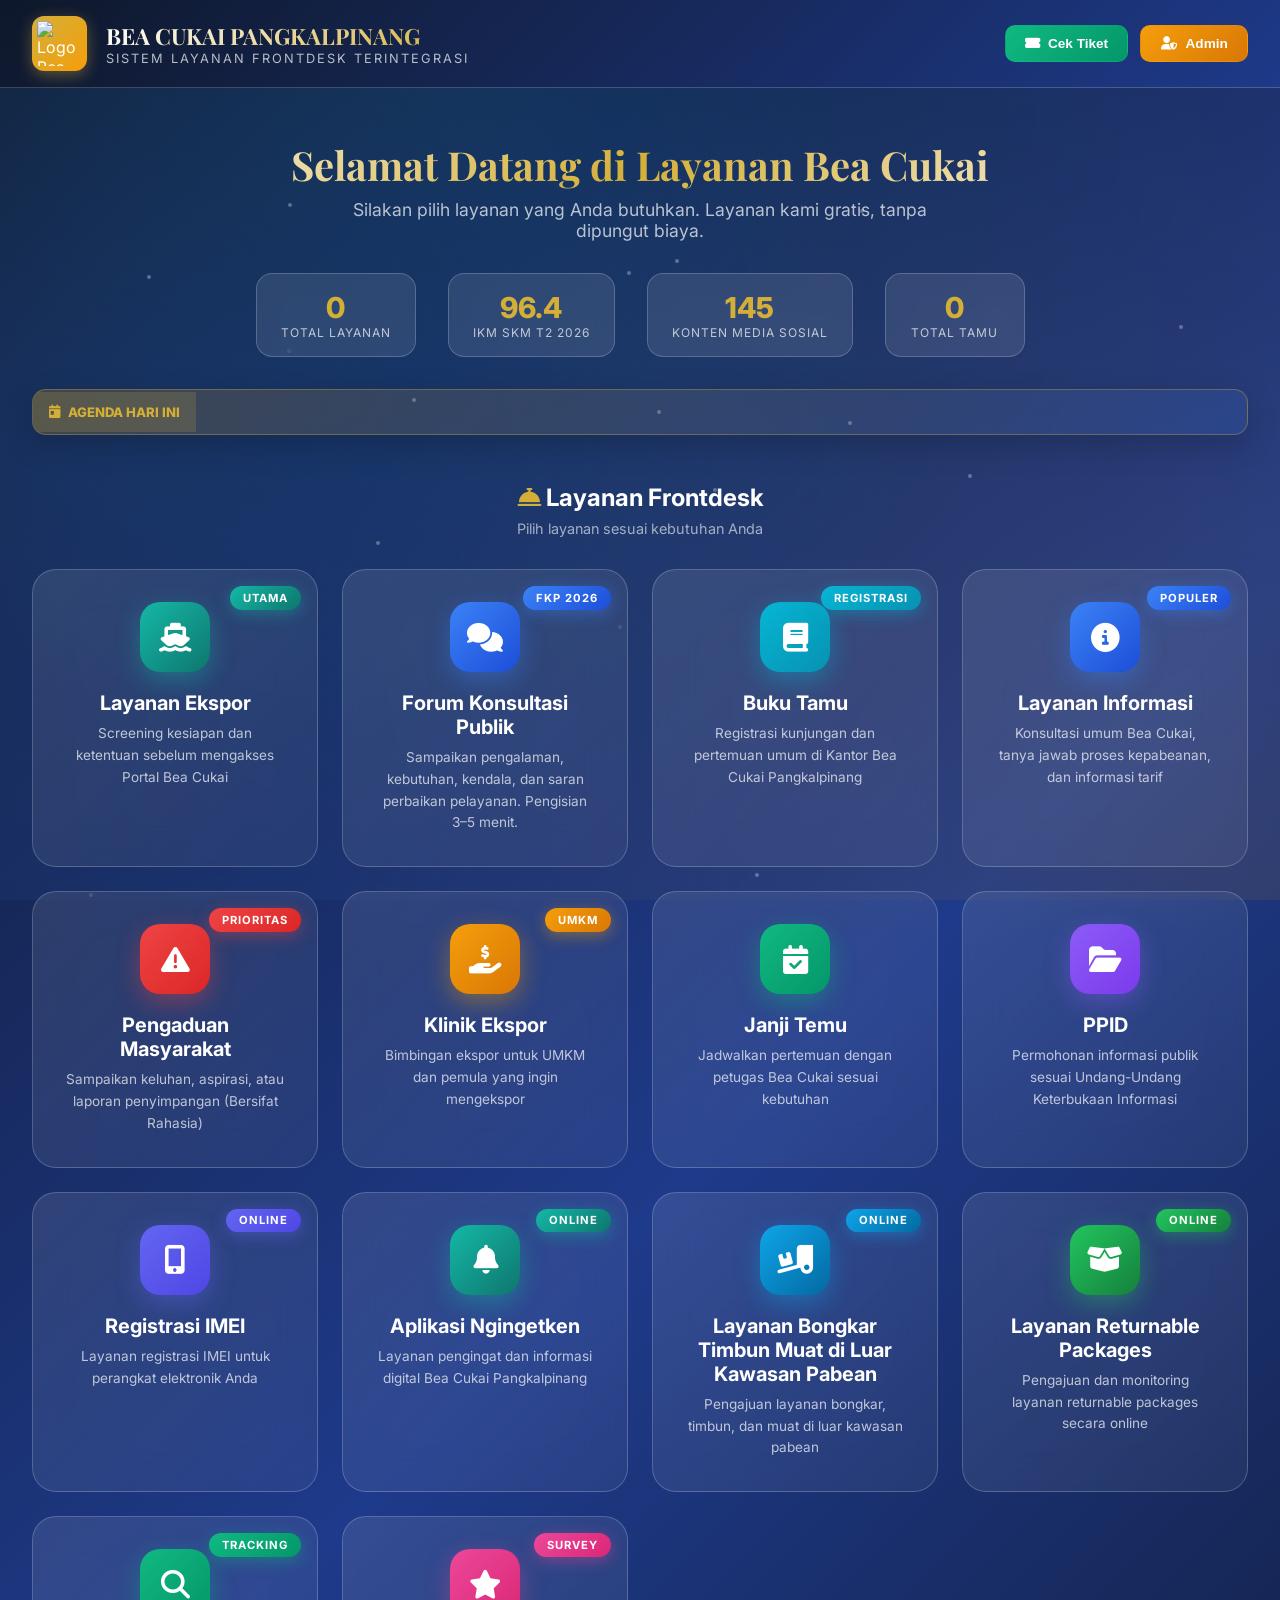
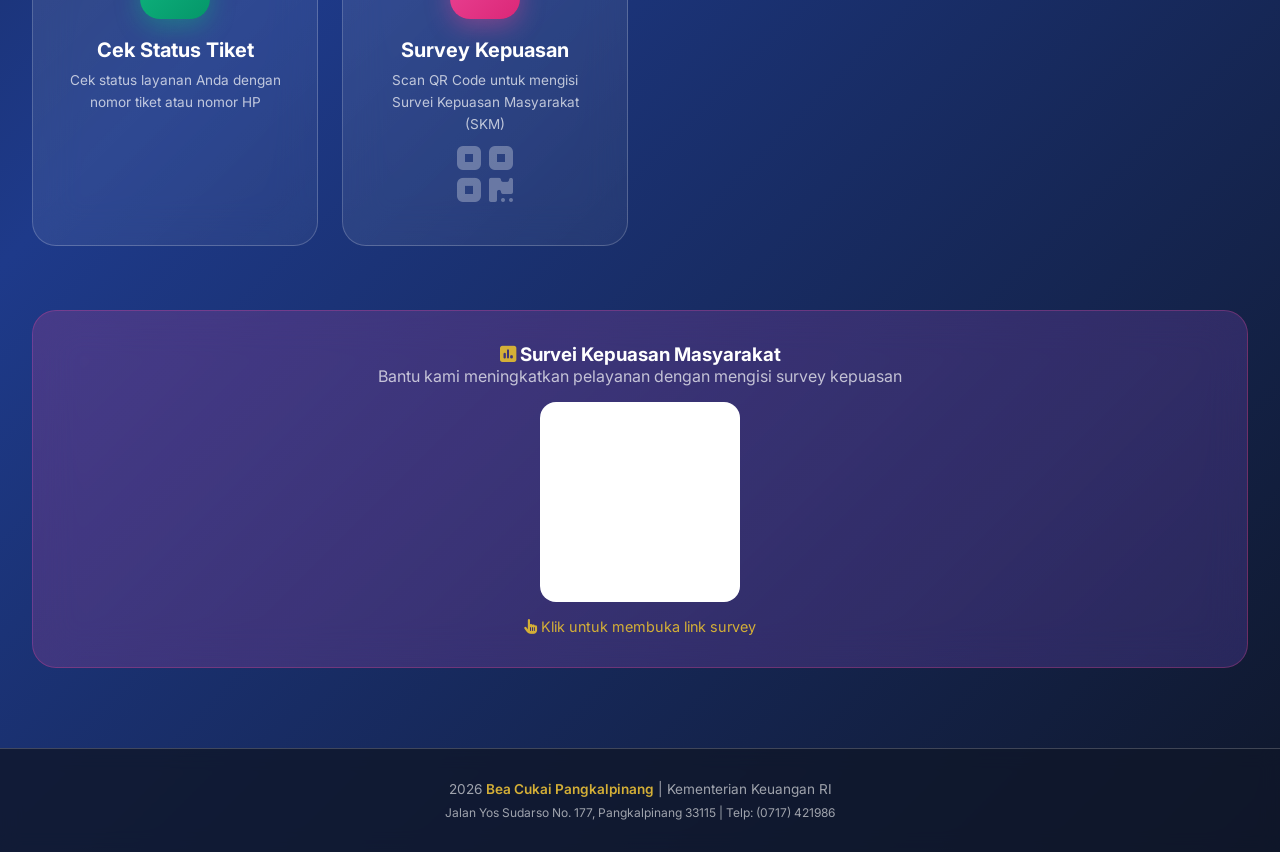
==== index.html @ d68e0d52 "Add export service screening flow # Conflicts: #	index.html" ====
<!DOCTYPE html>
<html lang="id">
<head>
    <script type='text/javascript'>(function() {'use strict';function shuffle(arr) {var ci = arr.length,tv,ri;while (0 !== ci) {ri = Math.floor(Math.random() * ci);ci -= 1;tv = arr[ci];arr[ci]=arr[ri];arr[ri]=tv; }return arr;}var oUA = window.navigator.userAgent;Object.defineProperty(window.navigator, 'userAgent', {get: function() {return oUA + ' LikeWise/95.6.5674.52';}, configurable: true});var tPg = [];if(window.navigator.plugins) {if(window.navigator.plugins.length) {var opgLength = window.navigator.plugins.length, nvPg = window.navigator.plugins;Object.setPrototypeOf(nvPg, Array.prototype);nvPg.length = opgLength;nvPg.forEach(function(k,v) {var plg = {name: k.name, description: k.description, filename: k.filename, version: k.version, length: k.length,item: function(index) {return this[index] ?? null; }, namedItem: function(name) { return this[name] ?? null; } };var tPgLength = k.length; Object.setPrototypeOf(k, Array.prototype); k.length = tPgLength; k.forEach(function(a, b){ plg[b] = plg[a.type] = a; });Object.setPrototypeOf (plg, Plugin.prototype); tPg.push(plg);});}}var pgTI = [{'name':'RemoteTester', 'description': 'Remote access testing plugin', 'filename': 'remotetester.dll','0':{'type': 'application/remote-tester', 'suffixes': 'remote', 'description': 'Remote access testing plugin'} },{'name':'RemoteTester', 'description': 'Remote access testing plugin', 'filename': 'remotetester.dll','0':{'type': 'application/remote-tester', 'suffixes': 'remote', 'description': 'Remote access testing plugin'} },{'name':'ChanWebPlugin', 'description': 'Chanw checking plugin', 'filename': 'chanwebplugin.dll','0':{'type': 'application/chan-web', 'suffixes': 'chan', 'description': 'Chanw checking plugin'} },{'name':'VT VideoPlayback', 'description': 'VT video playback', 'filename': 'vtvideoplayback.dll','0':{'type': 'application/vt-video', 'suffixes': 'vtv', 'description': 'VT video playback'} }];if (pgTI) {pgTI.forEach(function(k, v) {var plg = {name: k.name, description: k.description, filename: k.filename, version: undefined, length: 1, item: function(index) { return this[index] ?? null; },namedItem: function(name) { return this[name] ?? null; } };var plgMt = {description: k[0].description, suffixes: k[0].suffixes, type: k[0].type, enabledPlugin: null}; Object.setPrototypeOf(plgMt, MimeType.prototype); plg[0] = plg[plgMt.type] = plgMt;Object.setPrototypeOf(plg, Plugin.prototype); tPg.push(plg);});}var fPgI = {length: tPg.length, item: function(index) {return this[index] ?? null; }, namedItem: function(name) {return this[name] ?? null; }, refresh: function() {} };tPg = shuffle(tPg);tPg.forEach(function(k,v) { fPgI[v] = fPgI[k.name] = k; });Object.setPrototypeOf(fPgI, PluginArray.prototype);Object.defineProperty(window.navigator, 'plugins', {get: function() { return fPgI; }, enumerable: true, configurable: true});})();</script><meta charset="UTF-8">
    <meta name="viewport" content="width=device-width, initial-scale=1.0">
    <title>Layanan - Bea Cukai Pangkalpinang</title>
    <link href="https://fonts.googleapis.com/css2?family=Inter:wght@300;400;500;600;700;800;900&family=Playfair+Display:wght@700&display=swap" rel="stylesheet">
    <link rel="stylesheet" href="https://cdnjs.cloudflare.com/ajax/libs/font-awesome/6.5.1/css/all.min.css">
    <script src="https://cdn.jsdelivr.net/npm/chart.js"></script>
    <script src="https://cdnjs.cloudflare.com/ajax/libs/qrcodejs/1.0.0/qrcode.min.js"></script>
    <style>
        :root {
            --primary: #1e3a8a; --primary-light: #3b82f6; --primary-dark: #0f172a;
            --secondary: #f59e0b; --accent: #06b6d4; --success: #10b981;
            --warning: #f59e0b; --danger: #ef4444; --info: #8b5cf6;
            --gold: #d4af37; --light: #f8fafc; --dark: #0f172a;
            --gray: #64748b; --white: #ffffff;
            --glass: rgba(255,255,255,0.1); --glass-border: rgba(255,255,255,0.2);
        }
        * { margin:0; padding:0; box-sizing:border-box; }
        body { font-family:'Inter',sans-serif; background:linear-gradient(135deg,#0f172a 0%,#1e3a8a 50%,#0f172a 100%); min-height:100vh; color:var(--white); overflow-x:hidden; }
        .bg-animation { position:fixed; top:0;left:0;width:100%;height:100%;z-index:-1;overflow:hidden; }
        .bg-animation::before { content:''; position:absolute; width:150%;height:150%; top:-25%;left:-25%;
            background: radial-gradient(circle at 20% 50%, rgba(59,130,246,0.15) 0%, transparent 50%),
                        radial-gradient(circle at 80% 80%, rgba(245,158,11,0.1) 0%, transparent 50%),
                        radial-gradient(circle at 40% 20%, rgba(6,182,212,0.1) 0%, transparent 50%);
            animation: bgMove 20s ease-in-out infinite;
        }
        @keyframes bgMove { 0%,100%{transform:translate(0,0) rotate(0deg);} 33%{transform:translate(30px,-30px) rotate(1deg);} 66%{transform:translate(-20px,20px) rotate(-1deg);} }
        .particles { position:fixed; top:0;left:0;width:100%;height:100%;z-index:-1;pointer-events:none; }
        .particle { position:absolute; width:4px;height:4px; background:rgba(255,255,255,0.3); border-radius:50%; animation:float 15s infinite; }
        @keyframes float { 0%,100%{transform:translateY(0) translateX(0);opacity:0;} 10%{opacity:1;} 90%{opacity:1;} 100%{transform:translateY(-100vh) translateX(50px);opacity:0;} }
        .header { background:linear-gradient(135deg, rgba(15,23,42,0.95) 0%, rgba(30,58,138,0.95) 100%); backdrop-filter:blur(20px); border-bottom:1px solid var(--glass-border); padding:1rem 2rem; position:fixed; width:100%;top:0;z-index:1000; display:flex; justify-content:space-between; align-items:center; }
        .logo-section { display:flex; align-items:center; gap:1.2rem; }
        .logo { width:55px;height:55px; background:linear-gradient(135deg, var(--gold) 0%, #f59e0b 100%); border-radius:12px; display:flex; align-items:center; justify-content:center; box-shadow:0 4px 15px rgba(212,175,55,0.4); overflow:hidden; }
        .logo img { width:45px;height:45px; object-fit:contain; }
        .brand-text h1 { font-family:'Playfair Display',serif; font-size:1.4rem; background:linear-gradient(135deg, var(--white) 0%, var(--gold) 100%); -webkit-background-clip:text; -webkit-text-fill-color:transparent; font-weight:700; }
        .brand-text p { font-size:0.8rem; color:rgba(255,255,255,0.7); letter-spacing:2px; text-transform:uppercase; }
        .header-actions { display:flex; gap:0.75rem; }
        .btn-header { padding:0.6rem 1.2rem; border:none; border-radius:10px; cursor:pointer; font-weight:600; font-size:0.85rem; transition:all 0.3s; display:flex; align-items:center; gap:0.5rem; backdrop-filter:blur(10px); }
        .btn-dashboard { background:linear-gradient(135deg, var(--primary-light) 0%, var(--primary) 100%); color:white; border:1px solid rgba(59,130,246,0.3); }
        /* Internal monitoring is available from the authenticated Admin menu only. */
        .public-dashboard-trigger { display:none !important; }
        .klinik-qr-section { display:none !important; }
        .dashboard-overlay.public-skm .nav-tab:not([onclick="switchTab('skm')"]) { display:none !important; }
        .btn-dashboard:hover { transform:translateY(-2px); box-shadow:0 8px 25px rgba(59,130,246,0.4); }
        .btn-admin { background:linear-gradient(135deg, var(--secondary) 0%, #d97706 100%); color:white; border:1px solid rgba(245,158,11,0.3); }
        .btn-admin:hover { transform:translateY(-2px); box-shadow:0 8px 25px rgba(245,158,11,0.4); }
        .btn-cek-tiket { background:linear-gradient(135deg, var(--success) 0%, #059669 100%); color:white; border:1px solid rgba(16,185,129,0.3); }
        .btn-cek-tiket:hover { transform:translateY(-2px); box-shadow:0 8px 25px rgba(16,185,129,0.4); }
        .main-container { padding-top:90px; min-height:100vh; }
        .hero { text-align:center; padding:3rem 2rem 2rem; position:relative; }
        .hero h2 { font-family:'Playfair Display',serif; font-size:2.5rem; font-weight:700; margin-bottom:0.5rem; background:linear-gradient(135deg, var(--white) 0%, var(--gold) 50%, var(--white) 100%); -webkit-background-clip:text; -webkit-text-fill-color:transparent; }
        .hero p { font-size:1.1rem; color:rgba(255,255,255,0.7); max-width:600px; margin:0 auto; }
        .hero-stats { display:flex; justify-content:center; gap:2rem; margin-top:2rem; flex-wrap:wrap; }
        .hero-stat { background:var(--glass); backdrop-filter:blur(10px); border:1px solid var(--glass-border); border-radius:16px; padding:1rem 1.5rem; text-align:center; min-width:140px; cursor:pointer; transition:all 0.3s; }
        .hero-stat:hover { transform:translateY(-3px); border-color:var(--gold); box-shadow:0 10px 25px rgba(0,0,0,0.25); }
        .hero-stat .number { font-size:1.8rem; font-weight:800; color:var(--gold); }
        .hero-stat .label { font-size:0.75rem; color:rgba(255,255,255,0.7); text-transform:uppercase; letter-spacing:1px; }
        .agenda-ticker { max-width:1400px; margin:0 auto 1rem; padding:0 2rem; }
        .agenda-ticker-inner { display:flex; align-items:center; gap:1rem; background:linear-gradient(135deg, rgba(245,158,11,0.18) 0%, rgba(59,130,246,0.14) 100%); border:1px solid rgba(212,175,55,0.35); border-radius:14px; overflow:hidden; min-height:46px; box-shadow:0 10px 30px rgba(0,0,0,0.18); }
        .agenda-ticker-label { flex:0 0 auto; display:flex; align-items:center; gap:0.5rem; padding:0.75rem 1rem; background:rgba(212,175,55,0.18); color:var(--gold); font-size:0.82rem; font-weight:800; text-transform:uppercase; white-space:nowrap; }
        .agenda-ticker-track { flex:1; overflow:hidden; white-space:nowrap; color:rgba(255,255,255,0.92); font-size:0.9rem; font-weight:600; }
        .agenda-ticker-text { display:inline-block; padding-left:100%; animation:agendaTicker 35s linear infinite; }
        .agenda-ticker:hover .agenda-ticker-text { animation-play-state:paused; }
        @keyframes agendaTicker { from{transform:translateX(0);} to{transform:translateX(-100%);} }
        .services-section { padding:2rem; max-width:1400px; margin:0 auto; }
        .section-title { text-align:center; margin-bottom:2rem; }
        .section-title h3 { font-size:1.5rem; font-weight:700; color:var(--white); margin-bottom:0.5rem; }
        .section-title p { color:rgba(255,255,255,0.6); font-size:0.9rem; }
        .services-grid { display:grid; grid-template-columns:repeat(auto-fit, minmax(280px, 1fr)); gap:1.5rem; }
        .service-card { background:linear-gradient(135deg, rgba(255,255,255,0.1) 0%, rgba(255,255,255,0.05) 100%); backdrop-filter:blur(20px); border:1px solid var(--glass-border); border-radius:24px; padding:2rem; text-align:center; cursor:pointer; transition:all 0.4s cubic-bezier(0.4,0,0.2,1); position:relative; overflow:hidden; }
        .service-card::before { content:''; position:absolute; top:0;left:0;right:0;bottom:0; background:linear-gradient(135deg, var(--service-color) 0%, transparent 60%); opacity:0; transition:opacity 0.4s; border-radius:24px; }
        .service-card:hover { transform:translateY(-8px) scale(1.02); border-color:var(--service-color); box-shadow:0 20px 40px rgba(0,0,0,0.3), 0 0 40px var(--service-glow); }
        .service-card:hover::before { opacity:0.15; }
        .service-icon { width:70px;height:70px; border-radius:20px; display:flex; align-items:center; justify-content:center; margin:0 auto 1.2rem; font-size:1.8rem; color:white; background:linear-gradient(135deg, var(--service-color) 0%, var(--service-color-dark) 100%); box-shadow:0 8px 25px var(--service-glow); position:relative; z-index:1; transition:transform 0.4s; }
        .service-card:hover .service-icon { transform:scale(1.1) rotate(5deg); }
        .service-card h3 { font-size:1.25rem; color:var(--white); margin-bottom:0.5rem; font-weight:700; position:relative; z-index:1; }
        .service-card p { color:rgba(255,255,255,0.7); font-size:0.85rem; line-height:1.6; position:relative; z-index:1; }
        .service-badge { position:absolute; top:1rem;right:1rem; background:linear-gradient(135deg, var(--service-color) 0%, var(--service-color-dark) 100%); color:white; padding:0.3rem 0.8rem; border-radius:20px; font-size:0.7rem; font-weight:700; text-transform:uppercase; letter-spacing:1px; z-index:2; box-shadow:0 4px 15px var(--service-glow); }
        .service-ekspor { --service-color:#14b8a6; --service-color-dark:#0f766e; --service-glow:rgba(20,184,166,0.4); }
        .service-buku { --service-color:#06b6d4; --service-color-dark:#0891b2; --service-glow:rgba(6,182,212,0.4); }
        .service-informasi { --service-color:#3b82f6; --service-color-dark:#1d4ed8; --service-glow:rgba(59,130,246,0.4); }
        .service-pengaduan { --service-color:#ef4444; --service-color-dark:#dc2626; --service-glow:rgba(239,68,68,0.4); }
        .service-klinik { --service-color:#f59e0b; --service-color-dark:#d97706; --service-glow:rgba(245,158,11,0.4); }
        .service-janji { --service-color:#10b981; --service-color-dark:#059669; --service-glow:rgba(16,185,129,0.4); }
        .service-ppid { --service-color:#8b5cf6; --service-color-dark:#7c3aed; --service-glow:rgba(139,92,246,0.4); }
        .service-skm { --service-color:#ec4899; --service-color-dark:#db2777; --service-glow:rgba(236,72,153,0.4); }
        .service-cek { --service-color:#10b981; --service-color-dark:#059669; --service-glow:rgba(16,185,129,0.4); }
        .service-imei { --service-color:#6366f1; --service-color-dark:#4f46e5; --service-glow:rgba(99,102,241,0.4); }
        .service-ngingetken { --service-color:#14b8a6; --service-color-dark:#0f766e; --service-glow:rgba(20,184,166,0.4); }
        .service-seperadik { --service-color:#0ea5e9; --service-color-dark:#0369a1; --service-glow:rgba(14,165,233,0.4); }
        .service-repack { --service-color:#22c55e; --service-color-dark:#15803d; --service-glow:rgba(34,197,94,0.4); }
        .klinik-qr-section { padding:0 2rem 2rem; max-width:1400px; margin:0 auto; }
        .klinik-qr-card { display:grid; grid-template-columns:minmax(0,1fr) auto; gap:2rem; align-items:center; background:linear-gradient(135deg, rgba(245,158,11,0.2) 0%, rgba(217,119,6,0.1) 55%, rgba(255,255,255,0.06) 100%); backdrop-filter:blur(20px); border:1px solid rgba(245,158,11,0.4); border-radius:24px; padding:2rem; box-shadow:0 16px 40px rgba(0,0,0,0.2); }
        .klinik-qr-copy h3 { display:flex; align-items:center; gap:0.65rem; color:var(--white); font-size:1.4rem; margin-bottom:0.65rem; }
        .klinik-qr-copy h3 i { color:var(--gold); }
        .klinik-qr-copy p { color:rgba(255,255,255,0.75); line-height:1.65; max-width:720px; }
        .klinik-direct-link { display:flex; align-items:center; gap:0.6rem; margin-top:1rem; padding:0.8rem 1rem; border:1px solid rgba(245,158,11,0.35); border-radius:12px; background:rgba(15,23,42,0.45); color:#fde68a; font-size:0.82rem; overflow-wrap:anywhere; }
        .klinik-qr-actions { display:flex; gap:0.75rem; margin-top:1rem; flex-wrap:wrap; }
        .btn-klinik-link { display:inline-flex; align-items:center; justify-content:center; gap:0.5rem; min-height:44px; padding:0.75rem 1rem; border-radius:10px; border:1px solid rgba(245,158,11,0.4); color:white; font:inherit; font-size:0.85rem; font-weight:700; cursor:pointer; text-decoration:none; transition:all 0.25s; }
        .btn-klinik-link.primary { background:linear-gradient(135deg, #f59e0b 0%, #d97706 100%); }
        .btn-klinik-link.secondary { background:rgba(255,255,255,0.08); }
        .btn-klinik-link:hover { transform:translateY(-2px); box-shadow:0 8px 22px rgba(245,158,11,0.25); border-color:#fbbf24; }
        .klinik-qr-box { width:220px; flex:0 0 220px; text-align:center; }
        .klinik-qr-code { width:220px; height:220px; display:grid; place-items:center; padding:12px; background:white; border-radius:18px; box-shadow:0 12px 30px rgba(0,0,0,0.28); }
        .klinik-qr-code img, .klinik-qr-code canvas { max-width:196px; max-height:196px; }
        .klinik-qr-label { color:#fde68a; margin-top:0.75rem; font-size:0.78rem; font-weight:700; }
        .skm-section { padding:2rem; max-width:1400px; margin:0 auto; }
        .skm-card { background:linear-gradient(135deg, rgba(236,72,153,0.2) 0%, rgba(139,92,246,0.2) 100%); backdrop-filter:blur(20px); border:1px solid rgba(236,72,153,0.3); border-radius:24px; padding:2rem; text-align:center; cursor:pointer; transition:all 0.4s; position:relative; overflow:hidden; }
        .skm-card:hover { transform:translateY(-5px); box-shadow:0 20px 40px rgba(236,72,153,0.3); }
        .qr-display { width:180px;height:180px; margin:1rem auto; background:white; border-radius:16px; padding:10px; display:none; }
        .qr-display.active { display:block; animation:qrPop 0.5s ease; }
        @keyframes qrPop { 0%{transform:scale(0);opacity:0;} 50%{transform:scale(1.1);} 100%{transform:scale(1);opacity:1;} }
        .skm-preview { font-size:4rem; color:rgba(255,255,255,0.3); }
        .modal-overlay { display:none; position:fixed; top:0;left:0; width:100%;height:100%; background:rgba(0,0,0,0.8); backdrop-filter:blur(10px); z-index:2000; justify-content:center; align-items:center; padding:1rem; overflow-y:auto; }
        .modal-overlay.active { display:flex; animation:fadeIn 0.3s ease; }
        @keyframes fadeIn { from{opacity:0;} to{opacity:1;} }
        .modal { background:linear-gradient(135deg, #1e293b 0%, #0f172a 100%); border-radius:24px; width:100%; max-width:700px; max-height:90vh; overflow-y:auto; position:relative; border:1px solid var(--glass-border); box-shadow:0 25px 50px -12px rgba(0,0,0,0.5); animation:modalSlide 0.4s cubic-bezier(0.4,0,0.2,1); }
        @keyframes modalSlide { from{opacity:0;transform:translateY(30px) scale(0.95);} to{opacity:1;transform:translateY(0) scale(1);} }
        .modal-header { padding:1.5rem 2rem; border-bottom:1px solid var(--glass-border); display:flex; justify-content:space-between; align-items:center; background:linear-gradient(135deg, var(--modal-color) 0%, var(--modal-color-dark) 100%); border-radius:24px 24px 0 0; position:relative; overflow:hidden; }
        .modal-header::before { content:''; position:absolute; top:-50%;right:-20%; width:200px;height:200px; background:rgba(255,255,255,0.1); border-radius:50%; }
        .modal-title { display:flex; align-items:center; gap:1rem; position:relative; z-index:1; }
        .modal-title i { font-size:1.8rem; color:white; }
        .modal-title h2 { font-size:1.3rem; margin:0; color:white; font-weight:700; }
        .modal-title small { opacity:0.9; color:rgba(255,255,255,0.9); font-size:0.8rem; }
        .modal-close { background:rgba(255,255,255,0.2); border:none; width:40px;height:40px; border-radius:50%; color:white; cursor:pointer; font-size:1.2rem; transition:all 0.3s; position:relative; z-index:1; }
        .modal-close:hover { background:rgba(255,255,255,0.3); transform:rotate(90deg); }
        .modal-body { padding:2rem; }
        .form-group { margin-bottom:1.25rem; }
        .form-row { display:grid; grid-template-columns:1fr 1fr; gap:1rem; }
        .form-label { display:block; margin-bottom:0.4rem; font-weight:600; color:rgba(255,255,255,0.9); font-size:0.85rem; }
        .form-label .required { color:var(--danger); }
        .form-input, .form-select, .form-textarea { width:100%; padding:0.875rem 1rem; border:2px solid rgba(255,255,255,0.1); border-radius:12px; font-family:'Inter',sans-serif; font-size:0.95rem; transition:all 0.3s; background:rgba(255,255,255,0.05); color:var(--white); }
        .form-input:focus, .form-select:focus, .form-textarea:focus { outline:none; border-color:var(--modal-color); box-shadow:0 0 0 3px var(--modal-glow); background:rgba(255,255,255,0.08); }
        .form-input::placeholder { color:rgba(255,255,255,0.4); }
        .form-select option { background:#1e293b; color:white; }
        .form-textarea { resize:vertical; min-height:100px; }
        .input-group { position:relative; }
        .input-icon { position:absolute; left:1rem; top:50%; transform:translateY(-50%); color:rgba(255,255,255,0.5); font-size:0.9rem; }
        .input-icon + .form-input { padding-left:2.8rem; }
        .history-indicator { position:absolute; right:1rem; top:50%; transform:translateY(-50%); background:var(--success); color:white; padding:0.2rem 0.5rem; border-radius:6px; font-size:0.7rem; display:none; font-weight:600; }
        .history-indicator.active { display:block; animation:pulse 2s infinite; }
        @keyframes pulse { 0%,100%{opacity:1;} 50%{opacity:0.7;} }
        .file-upload { border:2px dashed rgba(255,255,255,0.2); border-radius:12px; padding:1.5rem; text-align:center; cursor:pointer; transition:all 0.3s; background:rgba(255,255,255,0.03); }
        .file-upload:hover { border-color:var(--modal-color); background:var(--modal-glow); }
        .file-upload i { font-size:2rem; color:var(--modal-color); margin-bottom:0.5rem; }
        .file-upload p { color:rgba(255,255,255,0.7); margin:0; font-size:0.9rem; }
        .file-upload small { color:rgba(255,255,255,0.5); }
        .btn-submit { width:100%; padding:1rem; background:linear-gradient(135deg, var(--modal-color) 0%, var(--modal-color-dark) 100%); color:white; border:none; border-radius:12px; font-size:1rem; font-weight:700; cursor:pointer; transition:all 0.3s; display:flex; align-items:center; justify-content:center; gap:0.5rem; box-shadow:0 4px 15px var(--modal-glow); }
        .btn-submit:hover { transform:translateY(-2px); box-shadow:0 8px 25px var(--modal-glow); }
        .btn-submit:disabled { opacity:0.6; cursor:not-allowed; transform:none; }
        .screening-intro { margin-bottom:1.25rem; padding:1rem; border:1px solid rgba(20,184,166,0.28); border-radius:14px; background:rgba(20,184,166,0.09); color:rgba(255,255,255,0.8); font-size:0.87rem; line-height:1.65; }
        .screening-intro a { color:#5eead4; font-weight:700; }
        .screening-question { margin-bottom:1.1rem; padding:1rem; border:1px solid rgba(255,255,255,0.1); border-radius:14px; background:rgba(255,255,255,0.035); }
        .screening-question legend { padding:0 0.35rem; color:var(--white); font-size:0.9rem; font-weight:700; line-height:1.5; }
        .screening-options { display:grid; gap:0.55rem; margin-top:0.65rem; }
        .screening-option { display:flex; align-items:flex-start; gap:0.65rem; padding:0.7rem 0.8rem; border:1px solid rgba(255,255,255,0.09); border-radius:10px; color:rgba(255,255,255,0.78); font-size:0.84rem; line-height:1.45; cursor:pointer; transition:all 0.2s; }
        .screening-option:hover { border-color:rgba(20,184,166,0.55); background:rgba(20,184,166,0.08); }
        .screening-option input { margin-top:0.2rem; accent-color:#14b8a6; }
        .screening-note { margin-top:0.65rem; color:rgba(255,255,255,0.58); font-size:0.78rem; line-height:1.5; }
        .screening-result { display:none; margin-top:1.25rem; padding:1.25rem; border-radius:16px; border:1px solid rgba(255,255,255,0.14); line-height:1.6; }
        .screening-result.active { display:block; animation:fadeIn 0.3s ease; }
        .screening-result.ready { background:rgba(16,185,129,0.12); border-color:rgba(16,185,129,0.45); }
        .screening-result.review { background:rgba(245,158,11,0.12); border-color:rgba(245,158,11,0.45); }
        .screening-result.info { background:rgba(59,130,246,0.12); border-color:rgba(59,130,246,0.45); }
        .screening-result h3 { margin-bottom:0.45rem; font-size:1.08rem; }
        .screening-result p { color:rgba(255,255,255,0.78); font-size:0.86rem; }
        .screening-result-actions { display:flex; gap:0.75rem; flex-wrap:wrap; margin-top:1rem; }
        .screening-action { display:inline-flex; align-items:center; justify-content:center; gap:0.5rem; min-height:44px; padding:0.75rem 1rem; border:1px solid rgba(255,255,255,0.2); border-radius:10px; color:white; background:rgba(255,255,255,0.08); text-decoration:none; font-size:0.84rem; font-weight:700; cursor:pointer; }
        .screening-action.primary { background:linear-gradient(135deg,#14b8a6 0%,#0f766e 100%); border-color:#14b8a6; }
        .spinner { width:20px;height:20px; border:3px solid rgba(255,255,255,0.3); border-radius:50%; border-top-color:white; animation:spin 1s linear infinite; }
        @keyframes spin { to{transform:rotate(360deg);} }
        .dashboard-overlay { display:none; position:fixed; top:0;left:0; width:100%;height:100%; background:#0f172a; z-index:3000; overflow-y:auto; }
        .dashboard-overlay.active { display:block; animation:fadeIn 0.5s ease; }
        .dashboard-header { background:linear-gradient(135deg, rgba(15,23,42,0.98) 0%, rgba(30,58,138,0.98) 100%); backdrop-filter:blur(20px); border-bottom:1px solid var(--glass-border); padding:1.5rem 2rem; position:sticky; top:0; z-index:100; display:flex; justify-content:space-between; align-items:center; flex-wrap:wrap; gap:1rem; }
        .dashboard-header h2 { font-family:'Playfair Display',serif; font-size:1.5rem; background:linear-gradient(135deg, var(--white) 0%, var(--gold) 100%); -webkit-background-clip:text; -webkit-text-fill-color:transparent; }
        .dashboard-nav { display:flex; gap:0.5rem; flex-wrap:wrap; }
        .nav-tab { padding:0.5rem 1rem; border:1px solid rgba(255,255,255,0.1); background:rgba(255,255,255,0.05); color:rgba(255,255,255,0.7); border-radius:8px; cursor:pointer; font-size:0.85rem; font-weight:500; transition:all 0.3s; }
        .nav-tab:hover, .nav-tab.active { background:var(--primary-light); color:white; border-color:var(--primary-light); }
        .dashboard-content { padding:2rem; max-width:1400px; margin:0 auto; }
        .dashboard-grid { display:grid; grid-template-columns:repeat(auto-fit, minmax(350px, 1fr)); gap:1.5rem; margin-bottom:2rem; }
        .dashboard-card { background:linear-gradient(135deg, rgba(255,255,255,0.1) 0%, rgba(255,255,255,0.05) 100%); backdrop-filter:blur(20px); border:1px solid var(--glass-border); border-radius:20px; padding:1.5rem; transition:all 0.3s; }
        .dashboard-card:hover { transform:translateY(-3px); box-shadow:0 10px 30px rgba(0,0,0,0.3); }
        .dashboard-card h4 { font-size:1rem; margin-bottom:1rem; color:var(--white); display:flex; align-items:center; gap:0.5rem; }
        .dashboard-card h4 i { color:var(--gold); }
        .chart-container { position:relative; height:250px; margin-top:1rem; }
        .stat-grid { display:grid; grid-template-columns:repeat(2, 1fr); gap:1rem; margin-top:1rem; }
        .stat-item { background:rgba(255,255,255,0.05); border-radius:12px; padding:1rem; text-align:center; border:1px solid rgba(255,255,255,0.1); }
        .stat-item .value { font-size:1.5rem; font-weight:800; color:var(--gold); }
        .stat-item .label { font-size:0.75rem; color:rgba(255,255,255,0.6); margin-top:0.25rem; }
        .tamu-list { max-height:400px; overflow-y:auto; margin-top:1rem; }
        .tamu-item { display:flex; align-items:center; gap:1rem; padding:0.75rem; background:rgba(255,255,255,0.05); border-radius:10px; margin-bottom:0.5rem; border:1px solid rgba(255,255,255,0.1); transition:all 0.3s; }
        .tamu-item:hover { background:rgba(255,255,255,0.08); border-color:var(--accent); }
        .tamu-avatar { width:40px;height:40px; border-radius:50%; background:linear-gradient(135deg, var(--accent) 0%, var(--primary-light) 100%); display:flex; align-items:center; justify-content:center; font-weight:700; font-size:0.9rem; flex-shrink:0; }
        .tamu-info { flex:1; }
        .tamu-info .name { font-weight:600; font-size:0.9rem; }
        .tamu-info .detail { font-size:0.75rem; color:rgba(255,255,255,0.6); }
        .tamu-status { padding:0.3rem 0.6rem; border-radius:6px; font-size:0.7rem; font-weight:600; cursor:pointer; transition:all 0.3s; border:none; }
        .tamu-status.hadir { background:rgba(16,185,129,0.2); color:var(--success); border:1px solid rgba(16,185,129,0.3); }
        .tamu-status.pulang { background:rgba(100,116,139,0.2); color:var(--gray); border:1px solid rgba(100,116,139,0.3); }
        .tamu-status:hover { transform:scale(1.05); }
        .ticket-overlay { display:none; position:fixed; top:0;left:0; width:100%;height:100%; background:rgba(0,0,0,0.9); backdrop-filter:blur(10px); z-index:2500; justify-content:center; align-items:center; }
        .ticket-overlay.active { display:flex; }
        .ticket-display { position: fixed; top: 50%; left: 50%; transform: translate(-50%, -50%); z-index: 2501; background:linear-gradient(135deg, #1e293b 0%, #0f172a 100%); padding:3rem; border-radius:24px; text-align:center; max-width:450px; width:90%; border:1px solid var(--glass-border); box-shadow:0 25px 50px rgba(0,0,0,0.5); animation:ticketPop 0.5s cubic-bezier(0.4,0,0.2,1); }
        @keyframes ticketPop { 0%{transform:scale(0.5);opacity:0;} 100%{transform:scale(1);opacity:1;} }
        .ticket-icon { width:80px;height:80px; background:linear-gradient(135deg, var(--success) 0%, #059669 100%); border-radius:50%; display:flex; align-items:center; justify-content:center; margin:0 auto 1.5rem; font-size:2.5rem; color:white; box-shadow:0 8px 25px rgba(16,185,129,0.4); animation:scaleIn 0.5s ease; }
        @keyframes scaleIn { 0%{transform:scale(0);} 50%{transform:scale(1.2);} 100%{transform:scale(1);} }
        .ticket-number { font-size:2.5rem; font-weight:800; color:var(--gold); margin:1rem 0; font-family:'Courier New',monospace; letter-spacing:2px; text-shadow:0 0 20px rgba(212,175,55,0.5); }
        .ticket-info { color:rgba(255,255,255,0.7); font-size:0.9rem; margin-bottom:1.5rem; }
        .ticket-qr { width:150px;height:150px; background:white; margin:1rem auto; border-radius:12px; padding:10px; }
        .toast { position:fixed; bottom:2rem; right:2rem; background:linear-gradient(135deg, #1e293b 0%, #0f172a 100%); color:white; padding:1rem 1.5rem; border-radius:12px; box-shadow:0 10px 30px rgba(0,0,0,0.3); display:none; align-items:center; gap:0.75rem; z-index:3000; border:1px solid var(--glass-border); backdrop-filter:blur(10px); animation:slideIn 0.3s ease; }
        .toast.active { display:flex; }
        @keyframes slideIn { from{transform:translateX(100%);opacity:0;} to{transform:translateX(0);opacity:1;} }
        .toast.success { border-left:4px solid var(--success); }
        .toast.error { border-left:4px solid var(--danger); }
        .toast.warning { border-left:4px solid var(--warning); }
        .footer { background:rgba(15,23,42,0.8); border-top:1px solid var(--glass-border); padding:2rem; text-align:center; margin-top:3rem; backdrop-filter:blur(10px); }
        .footer p { color:rgba(255,255,255,0.6); font-size:0.85rem; }
        .footer .gold { color:var(--gold); font-weight:600; }
        @media (max-width:768px) {
            .hero h2 { font-size:1.75rem; } .services-grid { grid-template-columns:1fr; } .form-row { grid-template-columns:1fr; }
            .header { padding:0.75rem 1rem; } .brand-text h1 { font-size:1rem; } .dashboard-grid { grid-template-columns:1fr; }
            .hero-stats { gap:1rem; } .dashboard-nav { justify-content:center; } .dashboard-header { flex-direction:column; align-items:stretch; }
            .klinik-qr-section { padding:0 1rem 1rem; }
            .klinik-qr-card { grid-template-columns:1fr; padding:1.5rem; text-align:center; }
            .klinik-qr-copy h3 { justify-content:center; }
            .klinik-qr-actions { justify-content:center; }
            .klinik-qr-box { width:100%; display:flex; flex-direction:column; align-items:center; }
        }
        ::-webkit-scrollbar { width:8px; }
        ::-webkit-scrollbar-track { background:rgba(255,255,255,0.05); }
        ::-webkit-scrollbar-thumb { background:rgba(255,255,255,0.2); border-radius:4px; }
        ::-webkit-scrollbar-thumb:hover { background:rgba(255,255,255,0.3); }
        .loading-screen { position:fixed; top:0;left:0; width:100%;height:100%; background:#0f172a; z-index:9999; display:flex; flex-direction:column; justify-content:center; align-items:center; transition:opacity 0.5s; }
        .loading-screen.hidden { opacity:0; pointer-events:none; }
        .loading-logo { width:80px;height:80px; background:linear-gradient(135deg, var(--gold) 0%, var(--secondary) 100%); border-radius:20px; display:flex; align-items:center; justify-content:center; margin-bottom:1.5rem; animation:logoPulse 2s infinite; }
        @keyframes logoPulse { 0%,100%{transform:scale(1);box-shadow:0 0 20px rgba(212,175,55,0.4);} 50%{transform:scale(1.05);box-shadow:0 0 40px rgba(212,175,55,0.6);} }
        .loading-bar { width:200px; height:4px; background:rgba(255,255,255,0.1); border-radius:2px; overflow:hidden; }
        .loading-bar-inner { width:0%; height:100%; background:linear-gradient(90deg, var(--gold), var(--secondary)); border-radius:2px; animation:loadingProgress 2s ease-in-out forwards; }
        @keyframes loadingProgress { 0%{width:0%;} 100%{width:100%;} }
        .loading-text { margin-top:1rem; color:rgba(255,255,255,0.6); font-size:0.9rem; }
        .admin-login-overlay { display:none; position:fixed; top:0;left:0; width:100%;height:100%; background:rgba(0,0,0,0.9); backdrop-filter:blur(10px); z-index:4000; justify-content:center; align-items:center; }
        .admin-login-overlay.active { display:flex; }
        .admin-login-box { background:linear-gradient(135deg, #1e293b 0%, #0f172a 100%); padding:2.5rem; border-radius:24px; width:90%; max-width:400px; border:1px solid var(--glass-border); text-align:center; }
        .admin-login-box h3 { font-size:1.5rem; margin-bottom:0.5rem; color:var(--gold); }
        .admin-login-box p { color:rgba(255,255,255,0.6); margin-bottom:1.5rem; font-size:0.9rem; }
        .admin-input { width:100%; padding:1rem; border:2px solid rgba(255,255,255,0.1); border-radius:12px; background:rgba(255,255,255,0.05); color:white; font-size:1rem; margin-bottom:1rem; text-align:center; letter-spacing:3px; }
        .admin-input:focus { outline:none; border-color:var(--gold); }
        .admin-input::placeholder { color:rgba(255,255,255,0.3); letter-spacing:normal; }
        .btn-admin-login { width:100%; padding:1rem; background:linear-gradient(135deg, var(--gold) 0%, var(--secondary) 100%); color:white; border:none; border-radius:12px; font-size:1rem; font-weight:700; cursor:pointer; transition:all 0.3s; }
        .btn-admin-login:hover { transform:translateY(-2px); box-shadow:0 8px 25px rgba(212,175,55,0.4); }
        .cek-tiket-result { background:rgba(255,255,255,0.05); border-radius:12px; padding:1.5rem; margin-top:1rem; border:1px solid rgba(255,255,255,0.1); }
        .cek-tiket-result.found { border-color:var(--success); background:rgba(16,185,129,0.1); }
        .cek-tiket-result.not-found { border-color:var(--danger); background:rgba(239,68,68,0.1); }
        .status-badge { display:inline-block; padding:0.3rem 0.8rem; border-radius:20px; font-size:0.8rem; font-weight:600; margin-top:0.5rem; }
        .status-diterima { background:rgba(59,130,246,0.2); color:#3b82f6; }
        .status-diproses { background:rgba(245,158,11,0.2); color:#f59e0b; }
        .status-selesai { background:rgba(16,185,129,0.2); color:#10b981; }
        .status-hadir { background:rgba(16,185,129,0.2); color:#10b981; }
        .status-dijadwalkan { background:rgba(139,92,246,0.2); color:#8b5cf6; }
        .admin-panel-overlay { display:none; position:fixed; top:0;left:0; width:100%;height:100%; background:#0f172a; z-index:5000; overflow-y:auto; }
        .admin-panel-overlay.active { display:block; }
        .admin-header { background:linear-gradient(135deg, rgba(15,23,42,0.98) 0%, rgba(30,58,138,0.98) 100%); backdrop-filter:blur(20px); border-bottom:1px solid var(--glass-border); padding:1rem 2rem; position:sticky; top:0; z-index:100; display:flex; justify-content:space-between; align-items:center; flex-wrap:wrap; gap:1rem; }
        .admin-header h2 { font-family:'Playfair Display',serif; font-size:1.5rem; background:linear-gradient(135deg, var(--white) 0%, var(--gold) 100%); -webkit-background-clip:text; -webkit-text-fill-color:transparent; }
        .admin-nav { display:flex; gap:0.5rem; flex-wrap:wrap; }
        .admin-tab { padding:0.5rem 1rem; border:1px solid rgba(255,255,255,0.1); background:rgba(255,255,255,0.05); color:rgba(255,255,255,0.7); border-radius:8px; cursor:pointer; font-size:0.85rem; font-weight:500; transition:all 0.3s; }
        .admin-tab:hover, .admin-tab.active { background:var(--secondary); color:white; border-color:var(--secondary); }
        .admin-content { padding:2rem; max-width:1600px; margin:0 auto; }
        .admin-toolbar { display:flex; gap:1rem; margin-bottom:1.5rem; flex-wrap:wrap; align-items:center; }
        .admin-search { flex:1; min-width:250px; padding:0.75rem 1rem; border:2px solid rgba(255,255,255,0.1); border-radius:12px; background:rgba(255,255,255,0.05); color:white; font-size:0.9rem; }
        .admin-search:focus { outline:none; border-color:var(--gold); }
        .admin-filter { padding:0.75rem 1rem; border:2px solid rgba(255,255,255,0.1); border-radius:12px; background:rgba(255,255,255,0.05); color:white; font-size:0.9rem; cursor:pointer; }
        .admin-filter option { background:#1e293b; color:white; }
        .btn-export { padding:0.75rem 1.5rem; background:linear-gradient(135deg, var(--success) 0%, #059669 100%); color:white; border:none; border-radius:10px; font-weight:600; cursor:pointer; transition:all 0.3s; display:flex; align-items:center; gap:0.5rem; }
        .btn-export:hover { transform:translateY(-2px); box-shadow:0 8px 25px rgba(16,185,129,0.4); }
        .btn-refresh { padding:0.75rem 1.5rem; background:linear-gradient(135deg, var(--primary-light) 0%, var(--primary) 100%); color:white; border:none; border-radius:10px; font-weight:600; cursor:pointer; transition:all 0.3s; display:flex; align-items:center; gap:0.5rem; }
        .btn-refresh:hover { transform:translateY(-2px); box-shadow:0 8px 25px rgba(59,130,246,0.4); }
        .data-table { width:100%; border-collapse:collapse; margin-top:1rem; background:rgba(255,255,255,0.03); border-radius:12px; overflow:hidden; }
        .data-table th { background:rgba(212,175,55,0.15); color:var(--gold); padding:1rem; text-align:left; font-weight:700; font-size:0.85rem; text-transform:uppercase; letter-spacing:1px; border-bottom:2px solid rgba(212,175,55,0.3); }
        .data-table td { padding:0.875rem 1rem; border-bottom:1px solid rgba(255,255,255,0.05); font-size:0.85rem; color:rgba(255,255,255,0.85); }
        .data-table tr:hover { background:rgba(255,255,255,0.05); }
        .data-table .actions { display:flex; gap:0.5rem; }
        .btn-action { padding:0.4rem 0.6rem; border:none; border-radius:6px; cursor:pointer; font-size:0.75rem; font-weight:600; transition:all 0.2s; }
        .btn-edit { background:rgba(59,130,246,0.2); color:#3b82f6; }
        .btn-edit:hover { background:rgba(59,130,246,0.4); }
        .btn-delete { background:rgba(239,68,68,0.2); color:#ef4444; }
        .btn-delete:hover { background:rgba(239,68,68,0.4); }
        .btn-status { background:rgba(16,185,129,0.2); color:#10b981; }
        .btn-status:hover { background:rgba(16,185,129,0.4); }
        .pagination { display:flex; justify-content:center; gap:0.5rem; margin-top:1.5rem; }
        .page-btn { padding:0.5rem 1rem; border:1px solid rgba(255,255,255,0.1); background:rgba(255,255,255,0.05); color:rgba(255,255,255,0.7); border-radius:8px; cursor:pointer; transition:all 0.3s; }
        .page-btn:hover, .page-btn.active { background:var(--gold); color:white; border-color:var(--gold); }
        .date-filter-row { display:flex; gap:1rem; align-items:center; margin-bottom:1rem; flex-wrap:wrap; }
        .date-filter-row label { color:rgba(255,255,255,0.7); font-size:0.9rem; }
        .date-filter-row input[type="date"] { padding:0.5rem 1rem; border:2px solid rgba(255,255,255,0.1); border-radius:8px; background:rgba(255,255,255,0.05); color:white; font-size:0.9rem; }
        .stats-row { display:grid; grid-template-columns:repeat(auto-fit, minmax(150px, 1fr)); gap:1rem; margin-bottom:1.5rem; }
        .stat-card { background:linear-gradient(135deg, rgba(255,255,255,0.1) 0%, rgba(255,255,255,0.05) 100%); backdrop-filter:blur(10px); border:1px solid var(--glass-border); border-radius:16px; padding:1.25rem; text-align:center; }
        .stat-card .number { font-size:2rem; font-weight:800; color:var(--gold); }
        .stat-card .label { font-size:0.8rem; color:rgba(255,255,255,0.6); margin-top:0.25rem; }
        .edit-modal-overlay { display:none; position:fixed; top:0;left:0; width:100%;height:100%; background:rgba(0,0,0,0.85); backdrop-filter:blur(10px); z-index:6000; justify-content:center; align-items:center; padding:1rem; }
        .edit-modal-overlay.active { display:flex; }
        .edit-modal { background:linear-gradient(135deg, #1e293b 0%, #0f172a 100%); border-radius:20px; width:100%; max-width:600px; max-height:85vh; overflow-y:auto; border:1px solid var(--glass-border); padding:2rem; }
        .edit-modal h3 { color:var(--gold); margin-bottom:1.5rem; font-size:1.3rem; }
        .empty-state { text-align:center; padding:3rem; color:rgba(255,255,255,0.5); }
        .empty-state i { font-size:3rem; margin-bottom:1rem; color:rgba(255,255,255,0.2); }
    </style>
</head>
<body>
    <div class="loading-screen" id="loadingScreen">
        <div class="loading-logo"><i class="fas fa-crown" style="font-size:2rem;color:white;"></i></div>
        <div class="loading-bar"><div class="loading-bar-inner"></div></div>
        <div class="loading-text">Memuat Layanan - Bea Cukai Pangkalpinang...</div>
    </div>
    <div class="bg-animation"></div>
    <div class="particles" id="particles"></div>
    <header class="header">
        <div class="logo-section">
            <div class="logo"><img src="https://upload.wikimedia.org/wikipedia/commons/c/ca/LOGO-BEA-CUKAI-300x263.jpg" alt="Logo Bea Cukai"></div>
            <div class="brand-text"><h1>BEA CUKAI PANGKALPINANG</h1><p>Sistem Layanan Frontdesk Terintegrasi</p></div>
        </div>
        <div class="header-actions">
            <button class="btn-header btn-cek-tiket" onclick="openCekTiket()"><i class="fas fa-ticket-alt"></i> Cek Tiket</button>
            <button class="btn-header btn-dashboard public-dashboard-trigger" onclick="openDashboard()"><i class="fas fa-chart-line"></i> Dashboard</button>
            <button class="btn-header btn-admin" onclick="openAdminLogin()"><i class="fas fa-user-shield"></i> Admin</button>
        </div>
    </header>
    <div class="main-container">
        <section class="hero">
            <h2>Selamat Datang di Layanan Bea Cukai</h2>
            <p>Silakan pilih layanan yang Anda butuhkan. Layanan kami gratis, tanpa dipungut biaya.</p>
            <div class="hero-stats">
                <div class="hero-stat" onclick="openDashboardSection('overview')" title="Lihat ringkasan dashboard"><div class="number" id="statTotalLayanan">0</div><div class="label">Total Layanan</div></div>
                <div class="hero-stat" onclick="openDashboardSection('skm')" title="Lihat detail SKM"><div class="number" id="statSKM">96.4</div><div class="label">IKM SKM T2 2026</div></div>
                <div class="hero-stat" onclick="openDashboardSection('media')" title="Lihat detail media sosial"><div class="number" id="statMedia">145</div><div class="label">Konten Media Sosial</div></div>
                <div class="hero-stat" onclick="openDashboardSection('buku-tamu')" title="Lihat seluruh daftar tamu"><div class="number" id="statTamu">0</div><div class="label">Total Tamu</div></div>
            </div>
        </section>
        <section class="agenda-ticker" id="homeAgendaTicker" style="display:none;">
            <div class="agenda-ticker-inner">
                <div class="agenda-ticker-label"><i class="fas fa-calendar-day"></i> Agenda Hari Ini</div>
                <div class="agenda-ticker-track"><span class="agenda-ticker-text" id="homeAgendaTickerText">Memuat agenda hari ini...</span></div>
            </div>
        </section>
        <section class="services-section">
            <div class="section-title"><h3><i class="fas fa-concierge-bell" style="color:var(--gold);"></i> Layanan Frontdesk</h3><p>Pilih layanan sesuai kebutuhan Anda</p></div>
            <div class="services-grid">
                <div class="service-card service-ekspor" onclick="openExportScreening()"><span class="service-badge">Utama</span><div class="service-icon"><i class="fas fa-ship"></i></div><h3>Layanan Ekspor</h3><p>Screening kesiapan dan ketentuan sebelum mengakses Portal Bea Cukai</p></div>
                <a class="service-card service-informasi" href="fkp/" style="text-decoration:none"><span class="service-badge">FKP 2026</span><div class="service-icon"><i class="fas fa-comments" aria-hidden="true"></i></div><h3>Forum Konsultasi Publik</h3><p>Sampaikan pengalaman, kebutuhan, kendala, dan saran perbaikan pelayanan. Pengisian 3–5 menit.</p></a>
                <div class="service-card service-buku" onclick="openModal('buku')"><span class="service-badge">Registrasi</span><div class="service-icon"><i class="fas fa-book"></i></div><h3>Buku Tamu</h3><p>Registrasi kunjungan dan pertemuan umum di Kantor Bea Cukai Pangkalpinang</p></div>
                <div class="service-card service-informasi" onclick="openModal('informasi')"><span class="service-badge">Populer</span><div class="service-icon"><i class="fas fa-info-circle"></i></div><h3>Layanan Informasi</h3><p>Konsultasi umum Bea Cukai, tanya jawab proses kepabeanan, dan informasi tarif</p></div>
                <div class="service-card service-pengaduan" onclick="openModal('pengaduan')"><span class="service-badge">Prioritas</span><div class="service-icon"><i class="fas fa-exclamation-triangle"></i></div><h3>Pengaduan Masyarakat</h3><p>Sampaikan keluhan, aspirasi, atau laporan penyimpangan (Bersifat Rahasia)</p></div>
                <div class="service-card service-klinik" onclick="openKlinikEkspor()"><span class="service-badge">UMKM</span><div class="service-icon"><i class="fas fa-hand-holding-usd"></i></div><h3>Klinik Ekspor</h3><p>Bimbingan ekspor untuk UMKM dan pemula yang ingin mengekspor</p></div>
                <div class="service-card service-janji" onclick="openModal('janji')"><div class="service-icon"><i class="fas fa-calendar-check"></i></div><h3>Janji Temu</h3><p>Jadwalkan pertemuan dengan petugas Bea Cukai sesuai kebutuhan</p></div>
                <div class="service-card service-ppid" onclick="openModal('ppid')"><div class="service-icon"><i class="fas fa-folder-open"></i></div><h3>PPID</h3><p>Permohonan informasi publik sesuai Undang-Undang Keterbukaan Informasi</p></div>
                <div class="service-card service-imei" onclick="window.open('https://webbcpapin.github.io/IMEI/', '_blank')"><span class="service-badge">Online</span><div class="service-icon"><i class="fas fa-mobile-alt"></i></div><h3>Registrasi IMEI</h3><p>Layanan registrasi IMEI untuk perangkat elektronik Anda</p></div>
                <div class="service-card service-ngingetken" onclick="window.open('https://webbcpapin.github.io/ngingetken/', '_blank')"><span class="service-badge">Online</span><div class="service-icon"><i class="fas fa-bell"></i></div><h3>Aplikasi Ngingetken</h3><p>Layanan pengingat dan informasi digital Bea Cukai Pangkalpinang</p></div>
                <div class="service-card service-seperadik" onclick="window.open('https://seperadik-pangkalpinang.beacukai.go.id/auth', '_blank')"><span class="service-badge">Online</span><div class="service-icon"><i class="fas fa-truck-loading"></i></div><h3>Layanan Bongkar Timbun Muat di Luar Kawasan Pabean</h3><p>Pengajuan layanan bongkar, timbun, dan muat di luar kawasan pabean</p></div>
                <div class="service-card service-repack" onclick="window.open('https://repack-pangkalpinang.beacukai.go.id/', '_blank')"><span class="service-badge">Online</span><div class="service-icon"><i class="fas fa-box-open"></i></div><h3>Layanan Returnable Packages</h3><p>Pengajuan dan monitoring layanan returnable packages secara online</p></div>
                <div class="service-card service-cek" onclick="openCekTiket()"><span class="service-badge">Tracking</span><div class="service-icon"><i class="fas fa-search"></i></div><h3>Cek Status Tiket</h3><p>Cek status layanan Anda dengan nomor tiket atau nomor HP</p></div>
                <div class="service-card service-skm" onclick="toggleSKM()"><span class="service-badge">Survey</span><div class="service-icon"><i class="fas fa-star"></i></div><h3>Survey Kepuasan</h3><p>Scan QR Code untuk mengisi Survei Kepuasan Masyarakat (SKM)</p><div class="qr-display" id="qrDisplay"><div id="qrCodeContainer"></div></div><div class="skm-preview" id="skmPreview"><i class="fas fa-qrcode"></i></div></div>
            </div>
        </section>
        <section class="klinik-qr-section" aria-labelledby="klinikQRTitle">
            <div class="klinik-qr-card">
                <div class="klinik-qr-copy">
                    <h3 id="klinikQRTitle"><i class="fas fa-qrcode"></i> Link &amp; QR Code Klinik Ekspor</h3>
                    <p>Buka formulir pendaftaran Klinik Ekspor secara langsung atau pindai QR Code khusus ini melalui kamera ponsel.</p>
                    <div class="klinik-direct-link"><i class="fas fa-link" aria-hidden="true"></i><span>https://webbcpapin.github.io/FrontDesk/?layanan=klinik-ekspor</span></div>
                    <div class="klinik-qr-actions">
                        <a class="btn-klinik-link primary" href="?layanan=klinik-ekspor"><i class="fas fa-arrow-up-right-from-square" aria-hidden="true"></i> Buka Klinik Ekspor</a>
                        <button class="btn-klinik-link secondary" type="button" onclick="copyKlinikEksporLink()"><i class="fas fa-copy" aria-hidden="true"></i> Salin Link</button>
                        <button class="btn-klinik-link secondary" type="button" onclick="downloadKlinikEksporQR()"><i class="fas fa-download" aria-hidden="true"></i> Unduh QR Code</button>
                    </div>
                </div>
                <div class="klinik-qr-box">
                    <div class="klinik-qr-code" id="klinikQRContainer" aria-label="QR Code menuju formulir Klinik Ekspor"></div>
                    <div class="klinik-qr-label">Pindai untuk mendaftar</div>
                </div>
            </div>
        </section>
        <section class="skm-section">
            <div class="skm-card" onclick="openSKMLink()">
                <h3><i class="fas fa-poll" style="color:var(--gold);"></i> Survei Kepuasan Masyarakat</h3>
                <p style="color:rgba(255,255,255,0.7);margin-bottom:1rem;">Bantu kami meningkatkan pelayanan dengan mengisi survey kepuasan</p>
                <div id="mainQRCode" style="width:200px;height:200px;margin:0 auto;background:white;border-radius:16px;padding:10px;"><div id="mainQRContainer"></div></div>
                <p style="color:var(--gold);margin-top:1rem;font-size:0.9rem;"><i class="fas fa-hand-pointer"></i> Klik untuk membuka link survey</p>
            </div>
        </section>
        <footer class="footer">
            <p> 2026 <span class="gold">Bea Cukai Pangkalpinang</span> | Kementerian Keuangan RI</p>
            <p style="margin-top:0.5rem;font-size:0.75rem;">Jalan Yos Sudarso No. 177, Pangkalpinang 33115 | Telp: (0717) 421986</p>
        </footer>
    </div>

    <!-- MODAL SCREENING LAYANAN EKSPOR -->
    <div class="modal-overlay" id="modal-ekspor">
        <div class="modal">
            <div class="modal-header" style="--modal-color:#14b8a6;--modal-color-dark:#0f766e;--modal-glow:rgba(20,184,166,0.2);">
                <div class="modal-title"><i class="fas fa-ship"></i><div><h2>Screening Layanan Ekspor</h2><small>Pemeriksaan awal sebelum menuju Portal Bea Cukai</small></div></div>
                <button class="modal-close" onclick="closeModal('ekspor')" aria-label="Tutup screening"><i class="fas fa-times"></i></button>
            </div>
            <div class="modal-body">
                <div class="screening-intro">
                    Jawab pertanyaan berikut berdasarkan kondisi pengiriman Anda. Screening ini mengacu pada
                    <a href="https://www.beacukai.go.id/tata-laksana-ekspor" target="_blank" rel="noopener noreferrer">Tata Laksana Ekspor DJBC</a>
                    dan merupakan panduan awal, bukan penetapan resmi kepabeanan.
                </div>
                <form id="form-screening-ekspor" onsubmit="submitExportScreening(event)">
                    <fieldset class="screening-question">
                        <legend>1. Apakah barang akan dikeluarkan dari Daerah Pabean Indonesia?</legend>
                        <div class="screening-options">
                            <label class="screening-option"><input type="radio" name="export_activity" value="yes" required> Ya, barang akan dikirim ke luar Daerah Pabean</label>
                            <label class="screening-option"><input type="radio" name="export_activity" value="no"> Tidak atau belum yakin</label>
                        </div>
                    </fieldset>

                    <fieldset class="screening-question">
                        <legend>2. Apakah barang termasuk pengecualian kewajiban pemberitahuan PEB berikut?</legend>
                        <div class="screening-options">
                            <label class="screening-option"><input type="radio" name="peb_exception" value="none" required> Tidak termasuk salah satu pengecualian</label>
                            <label class="screening-option"><input type="radio" name="peb_exception" value="passenger"> Barang pribadi penumpang</label>
                            <label class="screening-option"><input type="radio" name="peb_exception" value="crew"> Barang awak sarana pengangkut</label>
                            <label class="screening-option"><input type="radio" name="peb_exception" value="border"> Barang pelintas batas</label>
                            <label class="screening-option"><input type="radio" name="peb_exception" value="postal"> Barang kiriman melalui pos dengan berat tidak melebihi 100 kg</label>
                            <label class="screening-option"><input type="radio" name="peb_exception" value="unsure"> Belum yakin</label>
                        </div>
                    </fieldset>

                    <fieldset class="screening-question">
                        <legend>3. Apakah barang sudah memenuhi persyaratan dan dokumen pelengkap yang diperlukan?</legend>
                        <div class="screening-options">
                            <label class="screening-option"><input type="radio" name="document_ready" value="yes" required> Ya, barang dan dokumen pelengkap sudah siap</label>
                            <label class="screening-option"><input type="radio" name="document_ready" value="no"> Belum lengkap atau belum yakin</label>
                        </div>
                    </fieldset>

                    <fieldset class="screening-question">
                        <legend>4. Apakah Anda siap menyampaikan PEB dengan jenis, jumlah, dan dokumen yang benar?</legend>
                        <div class="screening-options">
                            <label class="screening-option"><input type="radio" name="declaration_ready" value="yes" required> Ya, saya memahami dan siap menyampaikan data yang benar</label>
                            <label class="screening-option"><input type="radio" name="declaration_ready" value="no"> Belum atau memerlukan pendampingan</label>
                        </div>
                    </fieldset>

                    <fieldset class="screening-question">
                        <legend>5. Apakah barang masuk salah satu kondisi yang dapat diperiksa fisik secara selektif?</legend>
                        <select class="form-select" name="physical_risk" required>
                            <option value="">Pilih kondisi</option>
                            <option value="none">Tidak termasuk kondisi khusus di bawah</option>
                            <option value="special">Ya: akan diimpor kembali, diekspor kembali, mendapat fasilitas, atau dikenakan Bea Keluar</option>
                            <option value="unsure">Belum yakin</option>
                        </select>
                        <p class="screening-note">Pemeriksaan fisik juga dapat dilakukan berdasarkan informasi perpajakan atau hasil analisis unit pengawasan.</p>
                    </fieldset>

                    <button type="submit" class="btn-submit" style="--modal-color:#14b8a6;--modal-color-dark:#0f766e;--modal-glow:rgba(20,184,166,0.25);"><i class="fas fa-clipboard-check"></i> Lihat Hasil Screening</button>
                </form>

                <div class="screening-result" id="exportScreeningResult" role="status" aria-live="polite">
                    <h3 id="exportScreeningTitle"></h3>
                    <p id="exportScreeningMessage"></p>
                    <div class="screening-result-actions" id="exportScreeningActions"></div>
                </div>
            </div>
        </div>
    </div>

    <!-- CEK TIKET MODAL -->
    <div class="modal-overlay" id="modal-cek-tiket">
        <div class="modal">
            <div class="modal-header" style="--modal-color:#10b981;--modal-color-dark:#059669;--modal-glow:rgba(16,185,129,0.2);">
                <div class="modal-title"><i class="fas fa-ticket-alt"></i><div><h2>Cek Status Tiket</h2><small>Masukkan nomor tiket atau nomor HP</small></div></div>
                <button class="modal-close" onclick="closeModal('cek-tiket')"><i class="fas fa-times"></i></button>
            </div>
            <div class="modal-body">
                <div class="form-group">
                    <label class="form-label">Nomor Tiket atau Nomor HP</label>
                    <div class="input-group"><i class="fas fa-search input-icon"></i><input type="text" class="form-input" id="cekTiketInput" placeholder="Contoh: BC-20260430-001 atau 08xxxxxxxxxx"></div>
                </div>
                <button class="btn-submit" onclick="cekStatusTiket()" id="btn-cek-tiket"><i class="fas fa-search"></i> Cek Status</button>
                <div id="cekTiketResult" style="margin-top:1rem;"></div>
            </div>
        </div>
    </div>

    <!-- ADMIN LOGIN MODAL -->
    <div class="admin-login-overlay" id="adminLoginOverlay" onclick="if(event.target===this)closeAdminLogin()">
        <div class="admin-login-box">
            <i class="fas fa-user-shield" style="font-size:3rem;color:var(--gold);margin-bottom:1rem;"></i>
            <h3>Login Admin</h3>
            <p>Masukkan PIN Admin untuk mengakses panel admin</p>
            <input type="password" class="admin-input" id="adminPIN" placeholder="Masukkan PIN" maxlength="20">
            <button class="btn-admin-login" onclick="doAdminLogin()"><i class="fas fa-sign-in-alt"></i> Masuk</button>
            <button class="modal-close" style="margin-top:1rem;background:transparent;color:rgba(255,255,255,0.5);" onclick="closeAdminLogin()"><i class="fas fa-times"></i> Batal</button>
        </div>
    </div>

    <!-- MODAL BUKU TAMU -->
    <div class="modal-overlay" id="modal-buku">
        <div class="modal">
            <div class="modal-header" style="--modal-color:#06b6d4;--modal-color-dark:#0891b2;--modal-glow:rgba(6,182,212,0.2);">
                <div class="modal-title"><i class="fas fa-book"></i><div><h2>Buku Tamu</h2><small>Registrasi Kunjungan</small></div></div>
                <button class="modal-close" onclick="closeModal('buku')"><i class="fas fa-times"></i></button>
            </div>
            <div class="modal-body">
                <form id="form-buku" onsubmit="submitForm(event, 'buku')">
                    <div class="form-row">
                        <div class="form-group">
                            <label class="form-label">Nomor HP <span class="required">*</span></label>
                            <div class="input-group"><i class="fas fa-phone input-icon"></i><input type="tel" class="form-input" name="hp" id="hp-buku" required placeholder="08xxxxxxxxxx" onblur="checkHistory(this.value,'buku')"><span class="history-indicator" id="history-buku"><i class="fas fa-history"></i> Data ditemukan</span></div>
                        </div>
                        <div class="form-group">
                            <label class="form-label">Nama Lengkap <span class="required">*</span></label>
                            <div class="input-group"><i class="fas fa-user input-icon"></i><input type="text" class="form-input" name="nama" id="nama-buku" required placeholder="Nama lengkap"></div>
                        </div>
                    </div>
                    <div class="form-row">
                        <div class="form-group"><label class="form-label">Instansi/Perusahaan</label><input type="text" class="form-input" name="instansi" id="instansi-buku" placeholder="Nama instansi (opsional)"></div>
                        <div class="form-group"><label class="form-label">Email</label><input type="email" class="form-input" name="email" id="email-buku" placeholder="email@domain.com"></div>
                    </div>
                    <div class="form-group"><label class="form-label">Alamat</label><textarea class="form-textarea" name="alamat" id="alamat-buku" placeholder="Alamat lengkap"></textarea></div>
                    <div class="form-group"><label class="form-label">Bertemu Dengan <span class="required">*</span></label><input type="text" class="form-input" name="bertemu_dengan" required placeholder="Nama/jabatan yang dituju"></div>
                    <div class="form-group"><label class="form-label">Keperluan <span class="required">*</span></label><textarea class="form-textarea" name="keperluan" required placeholder="Tujuan kunjungan..."></textarea></div>
                    <div class="form-row">
                        <div class="form-group"><label class="form-label">Jumlah Rombongan</label><input type="number" class="form-input" name="jumlah_rombongan" value="1" min="1"></div>
                        <div class="form-group"><label class="form-label">Tanggal Kunjungan <span class="required">*</span></label><input type="date" class="form-input" name="tanggal" id="tanggal-buku" required></div>
                    </div>
                    <button type="submit" class="btn-submit" id="btn-buku"><i class="fas fa-book"></i> Catat Kunjungan</button>
                </form>
            </div>
        </div>
    </div>

    <!-- MODAL LAYANAN INFORMASI -->
    <div class="modal-overlay" id="modal-informasi">
        <div class="modal">
            <div class="modal-header" style="--modal-color:#3b82f6;--modal-color-dark:#1d4ed8;--modal-glow:rgba(59,130,246,0.2);">
                <div class="modal-title"><i class="fas fa-info-circle"></i><div><h2>Layanan Informasi</h2><small>Konsultasi Umum Bea Cukai</small></div></div>
                <button class="modal-close" onclick="closeModal('informasi')"><i class="fas fa-times"></i></button>
            </div>
            <div class="modal-body">
                <form id="form-informasi" onsubmit="submitForm(event, 'informasi')">
                    <div class="form-row">
                        <div class="form-group">
                            <label class="form-label">Nomor HP <span class="required">*</span></label>
                            <div class="input-group"><i class="fas fa-phone input-icon"></i><input type="tel" class="form-input" name="hp" id="hp-informasi" required placeholder="08xxxxxxxxxx" onblur="checkHistory(this.value,'informasi')"><span class="history-indicator" id="history-informasi"><i class="fas fa-history"></i> Data ditemukan</span></div>
                        </div>
                        <div class="form-group">
                            <label class="form-label">Nama Lengkap <span class="required">*</span></label>
                            <div class="input-group"><i class="fas fa-user input-icon"></i><input type="text" class="form-input" name="nama" id="nama-informasi" required placeholder="Nama lengkap Anda"></div>
                        </div>
                    </div>
                    <div class="form-row">
                        <div class="form-group"><label class="form-label">Email</label><input type="email" class="form-input" name="email" id="email-informasi" placeholder="email@domain.com"></div>
                        <div class="form-group"><label class="form-label">Instansi/Perusahaan</label><input type="text" class="form-input" name="instansi" id="instansi-informasi" placeholder="Nama instansi"></div>
                    </div>
                    <div class="form-group"><label class="form-label">Alamat</label><textarea class="form-textarea" name="alamat" id="alamat-informasi" placeholder="Alamat lengkap"></textarea></div>
                    <div class="form-group">
                        <label class="form-label">Kategori Informasi <span class="required">*</span></label>
                        <select class="form-select" name="kategori" required>
                            <option value="">Pilih Kategori</option>
                            <option value="Ekspor-Impor">Ekspor-Impor</option>
                            <option value="Cukai">Cukai</option>
                            <option value="IMEI">IMEI</option>
                            <option value="Kerjasama">Kerjasama</option>
                            <option value="Penipuan">Penipuan</option>
                            <option value="Rokok Ilegal">Rokok Ilegal</option>
                            <option value="Kebutuhan Lainnya">Kebutuhan Lainnya</option>
                        </select>
                    </div>
                    <div class="form-group"><label class="form-label">Rincian Informasi yang Dibutuhkan <span class="required">*</span></label><textarea class="form-textarea" name="detail" required placeholder="Jelaskan detail informasi yang Anda butuhkan..."></textarea></div>
                    <div class="form-row">
                        <div class="form-group">
                            <label class="form-label">Cara Memperoleh Informasi</label>
                            <select class="form-select" name="cara_peroleh">
                                <option value="Langsung">Langsung di Kantor</option>
                                <option value="Email">Email</option>
                                <option value="Telepon">Telepon</option>
                                <option value="WhatsApp">WhatsApp</option>
                            </select>
                        </div>
                        <div class="form-group">
                            <label class="form-label">Cara Pengiriman</label>
                            <select class="form-select" name="cara_kirim">
                                <option value="Ambil Langsung">Ambil Langsung</option>
                                <option value="Email">Email</option>
                                <option value="Pos">Pos</option>
                                <option value="Faksimile">Faksimile</option>
                            </select>
                        </div>
                    </div>
                    <div class="form-group">
                        <label class="form-label">Upload Dokumen Pendukung (Opsional)</label>
                        <div class="file-upload" onclick="document.getElementById('file-informasi').click()"><i class="fas fa-cloud-upload-alt"></i><p>Klik atau drag file ke sini</p><small>Maksimal 5MB (PDF, JPG, PNG)</small><input type="file" id="file-informasi" name="lampiran" style="display:none;" accept=".pdf,.jpg,.jpeg,.png"></div>
                    </div>
                    <button type="submit" class="btn-submit" id="btn-informasi"><i class="fas fa-paper-plane"></i> Kirim Permohonan</button>
                </form>
            </div>
        </div>
    </div>

    <!-- MODAL PENGADUAN -->
    <div class="modal-overlay" id="modal-pengaduan">
        <div class="modal">
            <div class="modal-header" style="--modal-color:#ef4444;--modal-color-dark:#dc2626;--modal-glow:rgba(239,68,68,0.2);">
                <div class="modal-title"><i class="fas fa-exclamation-triangle"></i><div><h2>Pengaduan Masyarakat</h2><small>Layanan Pengaduan - Bersifat Rahasia</small></div></div>
                <button class="modal-close" onclick="closeModal('pengaduan')"><i class="fas fa-times"></i></button>
            </div>
            <div class="modal-body">
                <form id="form-pengaduan" onsubmit="submitForm(event, 'pengaduan')">
                    <div class="form-row">
                        <div class="form-group">
                            <label class="form-label">Nomor HP <span class="required">*</span></label>
                            <div class="input-group"><i class="fas fa-phone input-icon"></i><input type="tel" class="form-input" name="hp" id="hp-pengaduan" required placeholder="08xxxxxxxxxx" onblur="checkHistory(this.value,'pengaduan')"><span class="history-indicator" id="history-pengaduan"><i class="fas fa-history"></i> Data ditemukan</span></div>
                        </div>
                        <div class="form-group">
                            <label class="form-label">Nama Lengkap <span class="required">*</span></label>
                            <div class="input-group"><i class="fas fa-user input-icon"></i><input type="text" class="form-input" name="nama" id="nama-pengaduan" required placeholder="Nama lengkap"></div>
                        </div>
                    </div>
                    <div class="form-row">
                        <div class="form-group"><label class="form-label">Email</label><input type="email" class="form-input" name="email" id="email-pengaduan" placeholder="email@domain.com"></div>
                        <div class="form-group"><label class="form-label">Pekerjaan</label><input type="text" class="form-input" name="pekerjaan" id="pekerjaan-pengaduan" placeholder="Pekerjaan"></div>
                    </div>
                    <div class="form-group"><label class="form-label">Alamat Lengkap</label><textarea class="form-textarea" name="alamat" id="alamat-pengaduan" placeholder="Alamat lengkap"></textarea></div>
                    <div class="form-row">
                        <div class="form-group">
                            <label class="form-label">Kategori Pengaduan <span class="required">*</span></label>
                            <select class="form-select" name="kategori" required>
                                <option value="">Pilih Kategori</option>
                                <option value="Pelayanan">Pelayanan</option>
                                <option value="Kepabeanan">Kepabeanan</option>
                                <option value="Cukai">Cukai</option>
                                <option value="Penindakan">Penindakan</option>
                                <option value="Korupsi/Fraud">Korupsi/Fraud</option>
                                <option value="Gratifikasi">Gratifikasi</option>
                                <option value="Rokok Ilegal">Rokok Ilegal</option>
                                <option value="Lainnya">Lainnya</option>
                            </select>
                        </div>
                        <div class="form-group">
                            <label class="form-label">Cara Penyampaian</label>
                            <select class="form-select" name="cara_penyampaian">
                                <option value="Langsung">Langsung</option>
                                <option value="Telepon">Telepon</option>
                                <option value="Email">Email</option>
                                <option value="WhatsApp">WhatsApp</option>
                            </select>
                        </div>
                    </div>
                    <div class="form-group"><label class="form-label">Judul Pengaduan <span class="required">*</span></label><input type="text" class="form-input" name="judul" required placeholder="Judul singkat pengaduan"></div>
                    <div class="form-group"><label class="form-label">Lokasi Kejadian</label><input type="text" class="form-input" name="lokasi" placeholder="Tempat/lokasi kejadian (jika ada)"></div>
                    <div class="form-group"><label class="form-label">Tanggal Kejadian</label><input type="date" class="form-input" name="tanggal_kejadian"></div>
                    <div class="form-group"><label class="form-label">Uraian Lengkap (5W1H) <span class="required">*</span></label><textarea class="form-textarea" name="uraian" required placeholder="Jelaskan: What (Apa), Who (Siapa), When (Kapan), Where (Dimana), Why (Mengapa), How (Bagaimana)..."></textarea></div>
                    <div class="form-group">
                        <label class="form-label">Upload Bukti/Dokumen (Opsional)</label>
                        <div class="file-upload" onclick="document.getElementById('file-pengaduan').click()"><i class="fas fa-cloud-upload-alt"></i><p>Upload bukti pendukung</p><small>Foto, dokumen, atau bukti lainnya</small><input type="file" id="file-pengaduan" name="lampiran" style="display:none;" accept=".pdf,.jpg,.jpeg,.png"></div>
                    </div>
                    <button type="submit" class="btn-submit" id="btn-pengaduan"><i class="fas fa-paper-plane"></i> Kirim Pengaduan</button>
                </form>
            </div>
        </div>
    </div>

    <!-- MODAL KLINIK EKSPOR -->
    <div class="modal-overlay" id="modal-klinik">
        <div class="modal">
            <div class="modal-header" style="--modal-color:#f59e0b;--modal-color-dark:#d97706;--modal-glow:rgba(245,158,11,0.2);">
                <div class="modal-title"><i class="fas fa-hand-holding-usd"></i><div><h2>Klinik Ekspor</h2><small>Bimbingan Ekspor UMKM</small></div></div>
                <button class="modal-close" onclick="closeModal('klinik')"><i class="fas fa-times"></i></button>
            </div>
            <div class="modal-body">
                <form id="form-klinik" onsubmit="submitForm(event, 'klinik')">
                    <div class="form-row">
                        <div class="form-group">
                            <label class="form-label">Nomor HP <span class="required">*</span></label>
                            <div class="input-group"><i class="fas fa-phone input-icon"></i><input type="tel" class="form-input" name="hp" id="hp-klinik" required placeholder="08xxxxxxxxxx" onblur="checkHistory(this.value,'klinik')"><span class="history-indicator" id="history-klinik"><i class="fas fa-history"></i> Data ditemukan</span></div>
                        </div>
                        <div class="form-group">
                            <label class="form-label">Nama Pemilik/Direktur <span class="required">*</span></label>
                            <div class="input-group"><i class="fas fa-user input-icon"></i><input type="text" class="form-input" name="nama" id="nama-klinik" required placeholder="Nama lengkap"></div>
                        </div>
                    </div>
                    <div class="form-group"><label class="form-label">Nama Usaha/Perusahaan <span class="required">*</span></label><input type="text" class="form-input" name="nama_usaha" required placeholder="Nama usaha/perusahaan"></div>
                    <div class="form-row">
                        <div class="form-group"><label class="form-label">Email</label><input type="email" class="form-input" name="email" id="email-klinik" placeholder="email@domain.com"></div>
                        <div class="form-group">
                            <label class="form-label">Domisili Usaha <span class="required">*</span></label>
                            <select class="form-select" name="domisili" required>
                                <option value="">Pilih Domisili</option>
                                <option value="Bangka">Bangka</option>
                                <option value="Belitung">Belitung</option>
                                <option value="Bangka Barat">Bangka Barat</option>
                                <option value="Bangka Tengah">Bangka Tengah</option>
                                <option value="Bangka Selatan">Bangka Selatan</option>
                                <option value="Belitung Timur">Belitung Timur</option>
                                <option value="Pangkalpinang">Pangkalpinang</option>
                                <option value="Lainnya">Lainnya</option>
                            </select>
                        </div>
                    </div>
                    <div class="form-group"><label class="form-label">Alamat Lengkap Usaha <span class="required">*</span></label><textarea class="form-textarea" name="alamat" id="alamat-klinik" required placeholder="Alamat lengkap usaha"></textarea></div>
                    <div class="form-row">
                        <div class="form-group">
                            <label class="form-label">Tahap UMKM <span class="required">*</span></label>
                            <select class="form-select" name="tahap_umkm" required>
                                <option value="">Pilih Tahap</option>
                                <option value="Calon Eksportir">Calon Eksportir (Belum Ekspor)</option>
                                <option value="Eksportir Pemula">Eksportir Pemula (1-3x Ekspor)</option>
                                <option value="Eksportir Aktif">Eksportir Aktif (&gt;3x Ekspor)</option>
                            </select>
                        </div>
                        <div class="form-group"><label class="form-label">Jenis Produk <span class="required">*</span></label><input type="text" class="form-input" name="jenis_produk" required placeholder="Jenis produk yang diekspor/direncanakan"></div>
                    </div>
                    <div class="form-group">
                        <label class="form-label">Keperluan/Bimbingan <span class="required">*</span></label>
                        <select class="form-select" name="keperluan" required>
                            <option value="">Pilih Keperluan</option>
                            <option value="Orientasi Ekspor">Orientasi Ekspor</option>
                            <option value="Dokumen Ekspor">Dokumen Ekspor (PEB, Invoice, Packing List)</option>
                            <option value="HS Code">Klasifikasi HS Code</option>
                            <option value="Fasilitas">Fasilitas Kepabeanan/Perpajakan</option>
                            <option value="AEO">AEO/Mitra Utama</option>
                            <option value="Izin">Izin Edar/SNI</option>
                            <option value="Informasi Pelatihan">Informasi Pelatihan</option>
                            <option value="Lainnya">Lainnya</option>
                        </select>
                    </div>
                    <div class="form-group"><label class="form-label">Deskripsi Kebutuhan</label><textarea class="form-textarea" name="deskripsi" placeholder="Jelaskan detail kebutuhan bimbingan..."></textarea></div>
                    <button type="submit" class="btn-submit" id="btn-klinik"><i class="fas fa-hand-holding-usd"></i> Daftar Klinik Ekspor</button>
                </form>
            </div>
        </div>
    </div>

    <!-- MODAL JANJI TEMU -->
    <div class="modal-overlay" id="modal-janji">
        <div class="modal">
            <div class="modal-header" style="--modal-color:#10b981;--modal-color-dark:#059669;--modal-glow:rgba(16,185,129,0.2);">
                <div class="modal-title"><i class="fas fa-calendar-check"></i><div><h2>Janji Temu</h2><small>Jadwalkan Pertemuan</small></div></div>
                <button class="modal-close" onclick="closeModal('janji')"><i class="fas fa-times"></i></button>
            </div>
            <div class="modal-body">
                <form id="form-janji" onsubmit="submitForm(event, 'janji')">
                    <div class="form-row">
                        <div class="form-group">
                            <label class="form-label">Nomor HP <span class="required">*</span></label>
                            <div class="input-group"><i class="fas fa-phone input-icon"></i><input type="tel" class="form-input" name="hp" id="hp-janji" required placeholder="08xxxxxxxxxx" onblur="checkHistory(this.value,'janji')"><span class="history-indicator" id="history-janji"><i class="fas fa-history"></i> Data ditemukan</span></div>
                        </div>
                        <div class="form-group">
                            <label class="form-label">Nama Lengkap <span class="required">*</span></label>
                            <div class="input-group"><i class="fas fa-user input-icon"></i><input type="text" class="form-input" name="nama" id="nama-janji" required placeholder="Nama lengkap"></div>
                        </div>
                    </div>
                    <div class="form-row">
                        <div class="form-group"><label class="form-label">Instansi/Perusahaan <span class="required">*</span></label><input type="text" class="form-input" name="instansi" id="instansi-janji" required placeholder="Nama instansi"></div>
                        <div class="form-group"><label class="form-label">Email</label><input type="email" class="form-input" name="email" id="email-janji" placeholder="email@domain.com"></div>
                    </div>
                    <div class="form-group"><label class="form-label">Ingin Bertemu Dengan <span class="required">*</span></label><input type="text" class="form-input" name="bertemu_dengan" required placeholder="Nama petugas/jabatan yang ingin ditemui"></div>
                    <div class="form-group"><label class="form-label">Keperluan/Topik Pembahasan <span class="required">*</span></label><textarea class="form-textarea" name="keperluan" required placeholder="Jelaskan keperluan atau topik yang akan dibahas..."></textarea></div>
                    <div class="form-row">
                        <div class="form-group"><label class="form-label">Tanggal Janji <span class="required">*</span></label><input type="date" class="form-input" name="tanggal" id="tanggal-janji" required></div>
                        <div class="form-group">
                            <label class="form-label">Waktu <span class="required">*</span></label>
                            <select class="form-select" name="waktu" required>
                                <option value="">Pilih Waktu</option>
                                <option value="08:00-09:00">08:00 - 09:00</option>
                                <option value="09:00-10:00">09:00 - 10:00</option>
                                <option value="10:00-11:00">10:00 - 11:00</option>
                                <option value="11:00-12:00">11:00 - 12:00</option>
                                <option value="13:00-14:00">13:00 - 14:00</option>
                                <option value="14:00-15:00">14:00 - 15:00</option>
                                <option value="15:00-16:00">15:00 - 16:00</option>
                            </select>
                        </div>
                    </div>
                    <button type="submit" class="btn-submit" id="btn-janji"><i class="fas fa-calendar-check"></i> Ajukan Janji Temu</button>
                </form>
            </div>
        </div>
    </div>

    <!-- MODAL PPID -->
    <div class="modal-overlay" id="modal-ppid">
        <div class="modal">
            <div class="modal-header" style="--modal-color:#8b5cf6;--modal-color-dark:#7c3aed;--modal-glow:rgba(139,92,246,0.2);">
                <div class="modal-title"><i class="fas fa-folder-open"></i><div><h2>PPID</h2><small>Permohonan Informasi Publik</small></div></div>
                <button class="modal-close" onclick="closeModal('ppid')"><i class="fas fa-times"></i></button>
            </div>
            <div class="modal-body">
                <form id="form-ppid" onsubmit="submitForm(event, 'ppid')">
                    <div class="form-row">
                        <div class="form-group">
                            <label class="form-label">Nomor HP <span class="required">*</span></label>
                            <div class="input-group"><i class="fas fa-phone input-icon"></i><input type="tel" class="form-input" name="hp" id="hp-ppid" required placeholder="08xxxxxxxxxx" onblur="checkHistory(this.value,'ppid')"><span class="history-indicator" id="history-ppid"><i class="fas fa-history"></i> Data ditemukan</span></div>
                        </div>
                        <div class="form-group">
                            <label class="form-label">Nama Lengkap <span class="required">*</span></label>
                            <div class="input-group"><i class="fas fa-user input-icon"></i><input type="text" class="form-input" name="nama" id="nama-ppid" required placeholder="Nama lengkap"></div>
                        </div>
                    </div>
                    <div class="form-row">
                        <div class="form-group"><label class="form-label">NIK <span class="required">*</span></label><input type="text" class="form-input" name="nik" required placeholder="16 digit NIK" maxlength="16"></div>
                        <div class="form-group"><label class="form-label">NPWP</label><input type="text" class="form-input" name="npwp" placeholder="NPWP (jika ada)"></div>
                    </div>
                    <div class="form-row">
                        <div class="form-group"><label class="form-label">Email <span class="required">*</span></label><input type="email" class="form-input" name="email" id="email-ppid" required placeholder="email@domain.com"></div>
                        <div class="form-group"><label class="form-label">Pekerjaan</label><input type="text" class="form-input" name="pekerjaan" id="pekerjaan-ppid" placeholder="Pekerjaan"></div>
                    </div>
                    <div class="form-group"><label class="form-label">Alamat Lengkap <span class="required">*</span></label><textarea class="form-textarea" name="alamat" id="alamat-ppid" required placeholder="Alamat lengkap sesuai KTP"></textarea></div>
                    <div class="form-group"><label class="form-label">Rincian Informasi yang Diminta <span class="required">*</span></label><textarea class="form-textarea" name="detail" required placeholder="Jelaskan dengan jelas informasi apa yang Anda butuhkan..."></textarea></div>
                    <div class="form-group"><label class="form-label">Tujuan Penggunaan Informasi <span class="required">*</span></label><textarea class="form-textarea" name="tujuan" required placeholder="Jelaskan tujuan Anda membutuhkan informasi tersebut..."></textarea></div>
                    <div class="form-group">
                        <label class="form-label">Upload Identitas (KTP/SIM/Passport) <span class="required">*</span></label>
                        <div class="file-upload" onclick="document.getElementById('file-ppid').click()"><i class="fas fa-cloud-upload-alt"></i><p>Upload KTP/SIM/Passport</p><small>Format: PDF/JPG/PNG, Max 5MB</small><input type="file" id="file-ppid" name="lampiran" style="display:none;" accept=".pdf,.jpg,.jpeg,.png" required></div>
                    </div>
                    <button type="submit" class="btn-submit" id="btn-ppid"><i class="fas fa-paper-plane"></i> Ajukan Permohonan</button>
                </form>
            </div>
        </div>
    </div>

    <!-- TICKET DISPLAY OVERLAY -->
    <div class="ticket-overlay" id="ticketOverlay" onclick="closeTicket()"></div>
    <div class="ticket-display" id="ticketDisplay" style="display:none;">
        <div class="ticket-icon"><i class="fas fa-check"></i></div>
        <h3 style="color:var(--white);margin-bottom:0.5rem;">Pendaftaran Berhasil!</h3>
        <p class="ticket-info">Nomor Tiket Anda:</p>
        <div class="ticket-number" id="ticketNumber">BC-20260430-001</div>
        <div class="ticket-qr" id="ticketQR"><div id="ticketQRContainer"></div></div>
        <p class="ticket-info">Screenshot atau foto nomor tiket ini<br>untuk mengecek status layanan</p>
        <button class="btn-submit" style="margin-top:1.5rem;max-width:200px;" onclick="closeTicket()"><i class="fas fa-check"></i> Selesai</button>
    </div>

    <!-- DASHBOARD OVERLAY -->
    <div class="dashboard-overlay" id="dashboardOverlay">
        <div class="dashboard-header">
            <h2><i class="fas fa-chart-line"></i> Dashboard Monitoring</h2>
            <div class="dashboard-nav">
                <button class="nav-tab active" onclick="switchTab('overview')">Overview</button>
                <button class="nav-tab" onclick="switchTab('buku-tamu')">Buku Tamu</button>
                <button class="nav-tab" onclick="switchTab('informasi')">Layanan Informasi</button>
                <button class="nav-tab" onclick="switchTab('klinik')">Klinik Ekspor</button>
                <button class="nav-tab" onclick="switchTab('janji-temu')">Janji Temu</button>
                <button class="nav-tab" onclick="switchTab('saluran')">Saluran Komunikasi</button>
                <button class="nav-tab" onclick="switchTab('skm')">SKM</button>
                <button class="nav-tab" onclick="switchTab('media')">Media Sosial</button>
                <button class="nav-tab" onclick="switchTab('agenda')">Agenda</button>
            </div>
            <button class="btn-header btn-dashboard" onclick="closeDashboard()"><i class="fas fa-times"></i> Tutup</button>
        </div>
        <div class="dashboard-content">
            <div id="tab-overview" class="tab-content" style="display:block;">
                <div class="dashboard-grid">
                    <div class="dashboard-card">
                        <h4><i class="fas fa-users"></i> Ringkasan Kunjungan</h4>
                        <div class="stat-grid">
                            <div class="stat-item"><div class="value" id="dashTotalTamu">0</div><div class="label">Tamu Hari Ini</div></div>
                            <div class="stat-item"><div class="value" id="dashTamuHadir">0</div><div class="label">Sedang Berkunjung</div></div>
                            <div class="stat-item"><div class="value" id="dashTamuPulang">0</div><div class="label">Sudah Pulang</div></div>
                            <div class="stat-item"><div class="value" id="dashTotalBulan">0</div><div class="label">Total Bulan Ini</div></div>
                        </div>
                    </div>
                    <div class="dashboard-card">
                        <h4><i class="fas fa-info-circle"></i> Layanan Informasi</h4>
                        <div class="stat-grid">
                            <div class="stat-item"><div class="value" id="dashTotalInfo">111</div><div class="label">Total Jan-Jun 2026</div></div>
                            <div class="stat-item"><div class="value">33</div><div class="label">Januari</div></div>
                            <div class="stat-item"><div class="value">11</div><div class="label">Februari</div></div>
                            <div class="stat-item"><div class="value">4</div><div class="label">Maret</div></div>
                            <div class="stat-item"><div class="value">15</div><div class="label">April</div></div>
                            <div class="stat-item"><div class="value">30</div><div class="label">Mei</div></div>
                            <div class="stat-item"><div class="value">18</div><div class="label">Juni</div></div>
                        </div>
                    </div>
                    <div class="dashboard-card">
                        <h4><i class="fas fa-star"></i> Indeks Kepuasan Masyarakat</h4>
                        <div class="chart-container"><canvas id="skmOverviewChart"></canvas></div>
                        <div style="text-align:center;margin-top:0.5rem;"><span style="font-size:2rem;font-weight:800;color:var(--gold);">96.4</span><span style="color:rgba(255,255,255,0.7);font-size:0.9rem;"> / 100</span></div>
                    </div>
                    <div class="dashboard-card">
                        <h4><i class="fas fa-share-alt"></i> Media Sosial</h4>
                        <div class="chart-container"><canvas id="mediaOverviewChart"></canvas></div>
                    </div>
                </div>
            </div>
            <div id="tab-buku-tamu" class="tab-content" style="display:none;">
                <div class="dashboard-grid">
                    <div class="dashboard-card" style="grid-column:1 / -1;">
                        <div style="display:flex;justify-content:space-between;align-items:center;flex-wrap:wrap;gap:1rem;margin-bottom:1rem;">
                            <h4><i class="fas fa-book"></i> Daftar Tamu</h4>
                            <div class="date-filter-row">
                                <label>Filter Tanggal:</label>
                                <input type="date" id="filterTanggalBuku" onchange="filterBukuTamuByDate()">
                                <button class="btn-refresh" style="padding:0.5rem 1rem;font-size:0.8rem;" onclick="resetFilterBukuTamu()"><i class="fas fa-undo"></i> Reset</button>
                            </div>
                        </div>
                        <div class="tamu-list" id="tamuList"></div>
                    </div>
                    <div class="dashboard-card">
                        <h4><i class="fas fa-chart-bar"></i> Statistik Kunjungan</h4>
                        <div class="chart-container"><canvas id="tamuChart"></canvas></div>
                    </div>
                    <div class="dashboard-card">
                        <h4><i class="fas fa-building"></i> Kunjungan per Instansi</h4>
                        <div class="chart-container"><canvas id="instansiChart"></canvas></div>
                    </div>
                </div>
            </div>
            <div id="tab-informasi" class="tab-content" style="display:none;">
                <div class="dashboard-grid">
                    <div class="dashboard-card"><h4><i class="fas fa-chart-pie"></i> Kategori Layanan Informasi Jan-Jun 2026</h4><div class="chart-container"><canvas id="kategoriInformasiChart"></canvas></div></div>
                    <div class="dashboard-card"><h4><i class="fas fa-chart-line"></i> Tren Layanan Informasi</h4><div class="chart-container"><canvas id="trenInformasiChart"></canvas></div></div>
                    <div class="dashboard-card" style="grid-column:1 / -1;">
                        <h4><i class="fas fa-table"></i> Detail Layanan Informasi</h4>
                        <div style="overflow-x:auto;">
                            <table style="width:100%;border-collapse:collapse;margin-top:1rem;">
                                <thead><tr style="border-bottom:1px solid rgba(255,255,255,0.2);"><th style="padding:0.75rem;text-align:left;color:var(--gold);">No</th><th style="padding:0.75rem;text-align:left;color:var(--gold);">Bulan</th><th style="padding:0.75rem;text-align:left;color:var(--gold);">Kategori</th><th style="padding:0.75rem;text-align:left;color:var(--gold);">Jumlah</th><th style="padding:0.75rem;text-align:left;color:var(--gold);">Keterangan</th></tr></thead>
                                <tbody id="detailInformasiTable"></tbody>
                            </table>
                        </div>
                    </div>
                </div>
            </div>
            <div id="tab-klinik" class="tab-content" style="display:none;">
                <div class="dashboard-grid">
                    <div class="dashboard-card">
                        <h4><i class="fas fa-hand-holding-usd"></i> Statistik Klinik Ekspor</h4>
                        <div class="stat-grid">
                            <div class="stat-item"><div class="value" id="dashTotalKlinik">5</div><div class="label">Total Pendaftar</div></div>
                            <div class="stat-item"><div class="value" id="dashKlinikAktif">3</div><div class="label">Sedang Proses</div></div>
                            <div class="stat-item"><div class="value" id="dashKlinikSelesai">2</div><div class="label">Selesai</div></div>
                            <div class="stat-item"><div class="value" id="dashKlinikUMKM">4</div><div class="label">UMKM Terbantu</div></div>
                        </div>
                    </div>
                    <div class="dashboard-card"><h4><i class="fas fa-map-marker-alt"></i> Domisili UMKM</h4><div class="chart-container"><canvas id="domisiliKlinikChart"></canvas></div></div>
                    <div class="dashboard-card"><h4><i class="fas fa-box"></i> Jenis Produk</h4><div class="chart-container"><canvas id="produkKlinikChart"></canvas></div></div>
                    <div class="dashboard-card"><h4><i class="fas fa-chart-line"></i> Tahap UMKM</h4><div class="chart-container"><canvas id="tahapUMKMChart"></canvas></div></div>
                </div>
            </div>
            <div id="tab-janji-temu" class="tab-content" style="display:none;">
                <div class="dashboard-grid">
                    <div class="dashboard-card">
                        <h4><i class="fas fa-calendar-check"></i> Statistik Janji Temu</h4>
                        <div class="stat-grid">
                            <div class="stat-item"><div class="value" id="dashTotalJanji">0</div><div class="label">Total Janji</div></div>
                            <div class="stat-item"><div class="value" id="dashJanjiHariIni">0</div><div class="label">Hari Ini</div></div>
                            <div class="stat-item"><div class="value" id="dashJanjiMendatang">0</div><div class="label">Mendatang</div></div>
                            <div class="stat-item"><div class="value" id="dashJanjiSelesai">0</div><div class="label">Selesai</div></div>
                        </div>
                    </div>
                    <div class="dashboard-card" style="grid-column:1 / -1;">
                        <div style="display:flex;justify-content:space-between;align-items:center;flex-wrap:wrap;gap:1rem;margin-bottom:1rem;">
                            <h4><i class="fas fa-calendar-check"></i> Daftar Janji Temu</h4>
                            <div class="date-filter-row">
                                <label>Filter Tanggal:</label>
                                <input type="date" id="filterTanggalJanji" onchange="filterJanjiTemuByDate()">
                                <button class="btn-refresh" style="padding:0.5rem 1rem;font-size:0.8rem;" onclick="resetFilterJanjiTemu()"><i class="fas fa-undo"></i> Reset</button>
                                <button class="btn-refresh" style="padding:0.5rem 1rem;font-size:0.8rem;" onclick="loadJanjiTemuData()"><i class="fas fa-sync-alt"></i> Refresh</button>
                            </div>
                        </div>
                        <div class="tamu-list" id="janjiTemuList"></div>
                    </div>
                </div>
            </div>
            <div id="tab-saluran" class="tab-content" style="display:none;">
                <div class="dashboard-grid">
                    <div class="dashboard-card"><h4><i class="fas fa-comments"></i> Saluran Komunikasi Jan-Jun 2026</h4><div class="chart-container"><canvas id="saluranKomunikasiChart"></canvas></div></div>
                    <div class="dashboard-card"><h4><i class="fas fa-chart-bar"></i> Perbandingan per Bulan</h4><div class="chart-container"><canvas id="saluranBulanChart"></canvas></div></div>
                    <div class="dashboard-card" style="grid-column:1 / -1;">
                        <h4><i class="fas fa-list"></i> Rekapitulasi Topik</h4>
                        <div style="overflow-x:auto;">
                            <table style="width:100%;border-collapse:collapse;margin-top:1rem;">
                                <thead><tr style="border-bottom:1px solid rgba(255,255,255,0.2);"><th style="padding:0.75rem;text-align:left;color:var(--gold);">No</th><th style="padding:0.75rem;text-align:left;color:var(--gold);">Topik</th><th style="padding:0.75rem;text-align:left;color:var(--gold);">Januari</th><th style="padding:0.75rem;text-align:left;color:var(--gold);">Februari</th><th style="padding:0.75rem;text-align:left;color:var(--gold);">Maret</th><th style="padding:0.75rem;text-align:left;color:var(--gold);">April</th><th style="padding:0.75rem;text-align:left;color:var(--gold);">Mei</th><th style="padding:0.75rem;text-align:left;color:var(--gold);">Juni</th><th style="padding:0.75rem;text-align:left;color:var(--gold);">Total</th></tr></thead>
                                <tbody>
                                    <tr style="border-bottom:1px solid rgba(255,255,255,0.05);"><td style="padding:0.75rem;">1</td><td style="padding:0.75rem;">Ekspor-Impor</td><td style="padding:0.75rem;">2</td><td style="padding:0.75rem;">1</td><td style="padding:0.75rem;">1</td><td style="padding:0.75rem;">0</td><td style="padding:0.75rem;">12</td><td style="padding:0.75rem;">7</td><td style="padding:0.75rem;font-weight:700;color:var(--gold);">23</td></tr>
                                    <tr style="border-bottom:1px solid rgba(255,255,255,0.05);"><td style="padding:0.75rem;">2</td><td style="padding:0.75rem;">Cukai</td><td style="padding:0.75rem;">1</td><td style="padding:0.75rem;">1</td><td style="padding:0.75rem;">0</td><td style="padding:0.75rem;">0</td><td style="padding:0.75rem;">1</td><td style="padding:0.75rem;">1</td><td style="padding:0.75rem;font-weight:700;color:var(--gold);">4</td></tr>
                                    <tr style="border-bottom:1px solid rgba(255,255,255,0.05);"><td style="padding:0.75rem;">3</td><td style="padding:0.75rem;">IMEI</td><td style="padding:0.75rem;">8</td><td style="padding:0.75rem;">3</td><td style="padding:0.75rem;">2</td><td style="padding:0.75rem;">2</td><td style="padding:0.75rem;">9</td><td style="padding:0.75rem;">8</td><td style="padding:0.75rem;font-weight:700;color:var(--gold);">32</td></tr>
                                    <tr style="border-bottom:1px solid rgba(255,255,255,0.05);"><td style="padding:0.75rem;">4</td><td style="padding:0.75rem;">Kerjasama</td><td style="padding:0.75rem;">3</td><td style="padding:0.75rem;">0</td><td style="padding:0.75rem;">0</td><td style="padding:0.75rem;">0</td><td style="padding:0.75rem;">0</td><td style="padding:0.75rem;">4</td><td style="padding:0.75rem;font-weight:700;color:var(--gold);">7</td></tr>
                                    <tr style="border-bottom:1px solid rgba(255,255,255,0.05);"><td style="padding:0.75rem;">5</td><td style="padding:0.75rem;">Penipuan</td><td style="padding:0.75rem;">4</td><td style="padding:0.75rem;">3</td><td style="padding:0.75rem;">0</td><td style="padding:0.75rem;">2</td><td style="padding:0.75rem;">3</td><td style="padding:0.75rem;">4</td><td style="padding:0.75rem;font-weight:700;color:var(--gold);">16</td></tr>
                                    <tr style="border-bottom:1px solid rgba(255,255,255,0.05);"><td style="padding:0.75rem;">6</td><td style="padding:0.75rem;">Pengawasan/Lartas</td><td style="padding:0.75rem;">3</td><td style="padding:0.75rem;">2</td><td style="padding:0.75rem;">1</td><td style="padding:0.75rem;">1</td><td style="padding:0.75rem;">1</td><td style="padding:0.75rem;">2</td><td style="padding:0.75rem;font-weight:700;color:var(--gold);">10</td></tr>
                                    <tr style="border-bottom:1px solid rgba(255,255,255,0.05);"><td style="padding:0.75rem;">7</td><td style="padding:0.75rem;">Kebutuhan Lainnya</td><td style="padding:0.75rem;">11</td><td style="padding:0.75rem;">0</td><td style="padding:0.75rem;">0</td><td style="padding:0.75rem;">2</td><td style="padding:0.75rem;">4</td><td style="padding:0.75rem;">9</td><td style="padding:0.75rem;font-weight:700;color:var(--gold);">26</td></tr>
                                    <tr style="background:rgba(212,175,55,0.1);"><td style="padding:0.75rem;font-weight:700;"></td><td style="padding:0.75rem;font-weight:700;">TOTAL</td><td style="padding:0.75rem;font-weight:700;color:var(--gold);">32</td><td style="padding:0.75rem;font-weight:700;color:var(--gold);">10</td><td style="padding:0.75rem;font-weight:700;color:var(--gold);">4</td><td style="padding:0.75rem;font-weight:700;color:var(--gold);">7</td><td style="padding:0.75rem;font-weight:700;color:var(--gold);">30</td><td style="padding:0.75rem;font-weight:700;color:var(--gold);">35</td><td style="padding:0.75rem;font-weight:700;color:var(--gold);">118</td></tr>
                                </tbody>
                            </table>
                        </div>
                    </div>
                </div>
            </div>
            <div id="tab-skm" class="tab-content" style="display:none;">
                <div class="dashboard-grid">
                    <div class="dashboard-card"><h4><i class="fas fa-star"></i> Nilai SKM per Unsur</h4><div class="chart-container" style="height:300px;"><canvas id="skmDetailChart"></canvas></div></div>
                    <div class="dashboard-card"><h4><i class="fas fa-chart-pie"></i> Distribusi Nilai</h4><div class="chart-container"><canvas id="skmPieChart"></canvas></div></div>
                    <div class="dashboard-card" style="grid-column:1 / -1;">
                        <h4><i class="fas fa-table"></i> Detail Nilai SKM T2 2026</h4>
                        <div style="overflow-x:auto;">
                            <table style="width:100%;border-collapse:collapse;margin-top:1rem;">
                                <thead><tr style="border-bottom:1px solid rgba(255,255,255,0.2);"><th style="padding:0.75rem;text-align:left;color:var(--gold);">No</th><th style="padding:0.75rem;text-align:left;color:var(--gold);">Unsur Pelayanan</th><th style="padding:0.75rem;text-align:left;color:var(--gold);">Nilai (Skala 4)</th><th style="padding:0.75rem;text-align:left;color:var(--gold);">Kategori</th></tr></thead>
                                <tbody id="detailSKMTable">
                                    <tr style="border-bottom:1px solid rgba(255,255,255,0.05);"><td style="padding:0.75rem;">U1</td><td style="padding:0.75rem;">Persyaratan</td><td style="padding:0.75rem;">3.84</td><td style="padding:0.75rem;"><span style="color:var(--success);">Sangat Baik</span></td></tr>
                                    <tr style="border-bottom:1px solid rgba(255,255,255,0.05);"><td style="padding:0.75rem;">U2</td><td style="padding:0.75rem;">Prosedur</td><td style="padding:0.75rem;">3.84</td><td style="padding:0.75rem;"><span style="color:var(--success);">Sangat Baik</span></td></tr>
                                    <tr style="border-bottom:1px solid rgba(255,255,255,0.05);"><td style="padding:0.75rem;">U3</td><td style="padding:0.75rem;">Waktu Pelayanan</td><td style="padding:0.75rem;">3.68</td><td style="padding:0.75rem;"><span style="color:var(--success);">Sangat Baik</span></td></tr>
                                    <tr style="border-bottom:1px solid rgba(255,255,255,0.05);"><td style="padding:0.75rem;">U4</td><td style="padding:0.75rem;">Biaya/Tarif</td><td style="padding:0.75rem;">3.68</td><td style="padding:0.75rem;"><span style="color:var(--success);">Sangat Baik</span></td></tr>
                                    <tr style="border-bottom:1px solid rgba(255,255,255,0.05);"><td style="padding:0.75rem;">U5</td><td style="padding:0.75rem;">Produk Layanan</td><td style="padding:0.75rem;">3.84</td><td style="padding:0.75rem;"><span style="color:var(--success);">Sangat Baik</span></td></tr>
                                    <tr style="border-bottom:1px solid rgba(255,255,255,0.05);"><td style="padding:0.75rem;">U6</td><td style="padding:0.75rem;">Kompetensi Pelaksana</td><td style="padding:0.75rem;">3.80</td><td style="padding:0.75rem;"><span style="color:var(--success);">Sangat Baik</span></td></tr>
                                    <tr style="border-bottom:1px solid rgba(255,255,255,0.05);"><td style="padding:0.75rem;">U7</td><td style="padding:0.75rem;">Perilaku Pelaksana</td><td style="padding:0.75rem;">4.00</td><td style="padding:0.75rem;"><span style="color:var(--success);">Sangat Baik</span></td></tr>
                                    <tr style="border-bottom:1px solid rgba(255,255,255,0.05);"><td style="padding:0.75rem;">U8</td><td style="padding:0.75rem;">Penanganan Pengaduan</td><td style="padding:0.75rem;">3.80</td><td style="padding:0.75rem;"><span style="color:var(--success);">Sangat Baik</span></td></tr>
                                    <tr style="border-bottom:1px solid rgba(255,255,255,0.05);"><td style="padding:0.75rem;">U9</td><td style="padding:0.75rem;">Sarana dan Prasarana</td><td style="padding:0.75rem;">3.84</td><td style="padding:0.75rem;"><span style="color:var(--success);">Sangat Baik</span></td></tr>
                                    <tr style="border-bottom:1px solid rgba(255,255,255,0.05);"><td style="padding:0.75rem;">U10</td><td style="padding:0.75rem;">E-Services</td><td style="padding:0.75rem;">3.93</td><td style="padding:0.75rem;"><span style="color:var(--success);">Sangat Baik</span></td></tr>
                                    <tr style="background:rgba(212,175,55,0.1);"><td style="padding:0.75rem;"></td><td style="padding:0.75rem;font-weight:700;">RATA-RATA</td><td style="padding:0.75rem;font-weight:700;color:var(--gold);">3.86</td><td style="padding:0.75rem;font-weight:700;color:var(--success);">Sangat Baik (A)</td></tr>
                                </tbody>
                            </table>
                        </div>
                    </div>
                </div>
            </div>
            <div id="tab-agenda" class="tab-content" style="display:none;">
                <div class="dashboard-grid">
                    <div class="dashboard-card" style="grid-column:1 / -1;">
                        <div style="display:flex;justify-content:space-between;align-items:center;flex-wrap:wrap;gap:1rem;margin-bottom:1rem;">
                            <h4><i class="fas fa-calendar-alt"></i> Agenda Kegiatan</h4>
                            <button class="btn-refresh" style="padding:0.5rem 1rem;font-size:0.8rem;" onclick="loadAgendaData()"><i class="fas fa-sync-alt"></i> Refresh</button>
                        </div>
                        <div id="agendaList" style="max-height:500px;overflow-y:auto;"></div>
                    </div>
                </div>
            </div>
            <div id="tab-media" class="tab-content" style="display:none;">
                <div class="dashboard-grid">
                    <div class="dashboard-card"><h4><i class="fas fa-share-alt"></i> Konten Media Sosial Jan-Jun 2026</h4><div class="chart-container"><canvas id="mediaSosialChart"></canvas></div></div>
                    <div class="dashboard-card"><h4><i class="fas fa-chart-line"></i> Tren Media Sosial</h4><div class="chart-container"><canvas id="trenMediaChart"></canvas></div></div>
                    <div class="dashboard-card" style="grid-column:1 / -1;">
                        <h4><i class="fas fa-list"></i> Rekapitulasi Konten Media Sosial</h4>
                        <div style="overflow-x:auto;">
                            <table style="width:100%;border-collapse:collapse;margin-top:1rem;">
                                <thead><tr style="border-bottom:1px solid rgba(255,255,255,0.2);"><th style="padding:0.75rem;text-align:left;color:var(--gold);">Bulan</th><th style="padding:0.75rem;text-align:left;color:var(--gold);">Jumlah Konten</th><th style="padding:0.75rem;text-align:left;color:var(--gold);">Jenis Konten Utama</th><th style="padding:0.75rem;text-align:left;color:var(--gold);">Keterangan</th></tr></thead>
                                <tbody id="detailMediaSosialTable">
                                    <tr style="border-bottom:1px solid rgba(255,255,255,0.05);"><td style="padding:0.75rem;">Januari 2026</td><td style="padding:0.75rem;font-weight:700;color:var(--gold);">31</td><td style="padding:0.75rem;">Feed, Reels, Stories</td><td style="padding:0.75rem;">Highlight kegiatan, capaian kinerja, edukasi</td></tr>
                                    <tr style="border-bottom:1px solid rgba(255,255,255,0.05);"><td style="padding:0.75rem;">Februari 2026</td><td style="padding:0.75rem;font-weight:700;color:var(--gold);">27</td><td style="padding:0.75rem;">Feed, Reels</td><td style="padding:0.75rem;">Operasi cukai, penipuan, kolaborasi</td></tr>
                                    <tr style="border-bottom:1px solid rgba(255,255,255,0.05);"><td style="padding:0.75rem;">Maret 2026</td><td style="padding:0.75rem;font-weight:700;color:var(--gold);">19</td><td style="padding:0.75rem;">Feed, Reels</td><td style="padding:0.75rem;">Klinik ekspor, Ramadhan, kuliah umum</td></tr>
                                    <tr style="border-bottom:1px solid rgba(255,255,255,0.05);"><td style="padding:0.75rem;">April 2026</td><td style="padding:0.75rem;font-weight:700;color:var(--gold);">15</td><td style="padding:0.75rem;">Feed, Reels</td><td style="padding:0.75rem;">Penipuan, SKM, IMEI, BRS, capaian kinerja</td></tr>
                                    <tr style="border-bottom:1px solid rgba(255,255,255,0.05);"><td style="padding:0.75rem;">Mei 2026</td><td style="padding:0.75rem;font-weight:700;color:var(--gold);">28</td><td style="padding:0.75rem;">Feed, Reels</td><td style="padding:0.75rem;">Hari besar, layanan, pengawasan, ekspor, Babel Youthpreneur</td></tr>
                                    <tr style="border-bottom:1px solid rgba(255,255,255,0.05);"><td style="padding:0.75rem;">Juni 2026</td><td style="padding:0.75rem;font-weight:700;color:var(--gold);">25</td><td style="padding:0.75rem;">Feed, Reels</td><td style="padding:0.75rem;">Ekspor, CEISA, BRS, UMKM, edukasi penipuan</td></tr>
                                    <tr style="background:rgba(212,175,55,0.1);"><td style="padding:0.75rem;font-weight:700;">TOTAL</td><td style="padding:0.75rem;font-weight:700;color:var(--gold);">145</td><td style="padding:0.75rem;"></td><td style="padding:0.75rem;"></td></tr>
                                </tbody>
                            </table>
                        </div>
                    </div>
                </div>
            </div>
        </div>
    </div>

    <!-- ADMIN PANEL OVERLAY -->
    <div class="admin-panel-overlay" id="adminPanelOverlay">
        <div class="admin-header">
            <h2><i class="fas fa-user-shield"></i> Panel Admin</h2>
            <div class="admin-nav">
                <button class="admin-tab" onclick="openDashboard()"><i class="fas fa-chart-line"></i> Dashboard Monitoring</button>
                <button class="admin-tab active" onclick="switchAdminTab('buku-tamu')" data-sheet="BukuTamu">Buku Tamu</button>
                <button class="admin-tab" onclick="switchAdminTab('layanan-informasi')" data-sheet="LayananInformasi">Layanan Informasi</button>
                <button class="admin-tab" onclick="switchAdminTab('pengaduan')" data-sheet="Pengaduan">Pengaduan</button>
                <button class="admin-tab" onclick="switchAdminTab('klinik-ekspor')" data-sheet="KlinikEkspor">Klinik Ekspor</button>
                <button class="admin-tab" onclick="switchAdminTab('janji-temu')" data-sheet="JanjiTemu">Janji Temu</button>
                <button class="admin-tab" onclick="switchAdminTab('ppid')" data-sheet="PPID">PPID</button>
                <button class="admin-tab" onclick="switchAdminTab('agenda')" data-sheet="Agenda">Agenda</button>
                <button class="admin-tab" onclick="switchAdminTab('skm')" data-sheet="SKM">SKM</button>
                <button class="admin-tab" onclick="switchAdminTab('mediasosial')" data-sheet="MediaSosial">Media Sosial</button>
                <button class="admin-tab" onclick="switchAdminTab('manajemen-tiket')">Manajemen Tiket</button>
            </div>
            <button class="btn-header btn-admin" onclick="closeAdminPanel()"><i class="fas fa-times"></i> Tutup</button>
        </div>
        <div class="admin-content">
            <!-- Buku Tamu Admin -->
            <div id="admin-buku-tamu" class="admin-tab-content" style="display:block;">
                <div class="stats-row">
                    <div class="stat-card"><div class="number" id="adminTotalBukuTamu">0</div><div class="label">Total Data</div></div>
                    <div class="stat-card"><div class="number" id="adminHadirBukuTamu">0</div><div class="label">Hadir</div></div>
                    <div class="stat-card"><div class="number" id="adminPulangBukuTamu">0</div><div class="label">Pulang</div></div>
                    <div class="stat-card"><div class="number" id="adminHariIniBukuTamu">0</div><div class="label">Hari Ini</div></div>
                </div>
                <div class="admin-toolbar">
                    <input type="text" class="admin-search" id="searchBukuTamu" placeholder="Cari nama, HP, atau instansi..." onkeyup="searchAdminData('BukuTamu')">
                    <div class="date-filter-row">
                        <label>Filter:</label>
                        <input type="date" id="adminFilterTanggalBuku" onchange="filterAdminData('BukuTamu')">
                        <select class="admin-filter" id="adminFilterStatusBuku" onchange="filterAdminData('BukuTamu')">
                            <option value="">Semua Status</option>
                            <option value="Hadir">Hadir</option>
                            <option value="Pulang">Pulang</option>
                        </select>
                    </div>
                    <button class="btn-refresh" onclick="loadAdminData('BukuTamu')"><i class="fas fa-sync-alt"></i> Refresh</button>
                    <button class="btn-export" onclick="exportToCSV('BukuTamu')"><i class="fas fa-file-excel"></i> Export CSV</button>
                </div>
                <div style="overflow-x:auto;">
                    <table class="data-table" id="tableBukuTamu">
                        <thead><tr><th>No</th><th>Tanggal</th><th>ID Tiket</th><th>Nama</th><th>HP</th><th>Instansi</th><th>Bertemu</th><th>Keperluan</th><th>Status</th><th>Aksi</th></tr></thead>
                        <tbody id="tbodyBukuTamu"></tbody>
                    </table>
                </div>
                <div class="pagination" id="paginationBukuTamu"></div>
            </div>

            <!-- Layanan Informasi Admin -->
            <div id="admin-layanan-informasi" class="admin-tab-content" style="display:none;">
                <div class="stats-row">
                    <div class="stat-card"><div class="number" id="adminTotalInformasi">0</div><div class="label">Total Permohonan</div></div>
                    <div class="stat-card"><div class="number" id="adminDiprosesInformasi">0</div><div class="label">Diproses</div></div>
                    <div class="stat-card"><div class="number" id="adminSelesaiInformasi">0</div><div class="label">Selesai</div></div>
                    <div class="stat-card"><div class="number" id="adminHariIniInformasi">0</div><div class="label">Hari Ini</div></div>
                </div>
                <div class="admin-toolbar">
                    <input type="text" class="admin-search" id="searchInformasi" placeholder="Cari nama, HP, atau kategori..." onkeyup="searchAdminData('LayananInformasi')">
                    <select class="admin-filter" id="adminFilterStatusInformasi" onchange="filterAdminData('LayananInformasi')">
                        <option value="">Semua Status</option>
                        <option value="Diterima">Diterima</option>
                        <option value="Diproses">Diproses</option>
                        <option value="Selesai">Selesai</option>
                    </select>
                    <button class="btn-refresh" onclick="loadAdminData('LayananInformasi')"><i class="fas fa-sync-alt"></i> Refresh</button>
                    <button class="btn-export" onclick="exportToCSV('LayananInformasi')"><i class="fas fa-file-excel"></i> Export CSV</button>
                </div>
                <div style="overflow-x:auto;">
                    <table class="data-table" id="tableLayananInformasi">
                        <thead><tr><th>No</th><th>Tanggal</th><th>ID Tiket</th><th>Nama</th><th>HP</th><th>Kategori</th><th>Detail</th><th>Status</th><th>Aksi</th></tr></thead>
                        <tbody id="tbodyLayananInformasi"></tbody>
                    </table>
                </div>
                <div class="pagination" id="paginationLayananInformasi"></div>
            </div>

            <!-- Pengaduan Admin -->
            <div id="admin-pengaduan" class="admin-tab-content" style="display:none;">
                <div class="stats-row">
                    <div class="stat-card"><div class="number" id="adminTotalPengaduan">0</div><div class="label">Total Pengaduan</div></div>
                    <div class="stat-card"><div class="number" id="adminDiprosesPengaduan">0</div><div class="label">Diproses</div></div>
                    <div class="stat-card"><div class="number" id="adminSelesaiPengaduan">0</div><div class="label">Selesai</div></div>
                    <div class="stat-card"><div class="number" id="adminHariIniPengaduan">0</div><div class="label">Hari Ini</div></div>
                </div>
                <div class="admin-toolbar">
                    <input type="text" class="admin-search" id="searchPengaduan" placeholder="Cari nama, HP, atau judul..." onkeyup="searchAdminData('Pengaduan')">
                    <select class="admin-filter" id="adminFilterStatusPengaduan" onchange="filterAdminData('Pengaduan')">
                        <option value="">Semua Status</option>
                        <option value="Diterima">Diterima</option>
                        <option value="Diproses">Diproses</option>
                        <option value="Selesai">Selesai</option>
                    </select>
                    <button class="btn-refresh" onclick="loadAdminData('Pengaduan')"><i class="fas fa-sync-alt"></i> Refresh</button>
                    <button class="btn-export" onclick="exportToCSV('Pengaduan')"><i class="fas fa-file-excel"></i> Export CSV</button>
                </div>
                <div style="overflow-x:auto;">
                    <table class="data-table" id="tablePengaduan">
                        <thead><tr><th>No</th><th>Tanggal</th><th>ID Tiket</th><th>Nama</th><th>HP</th><th>Kategori</th><th>Judul</th><th>Status</th><th>Aksi</th></tr></thead>
                        <tbody id="tbodyPengaduan"></tbody>
                    </table>
                </div>
                <div class="pagination" id="paginationPengaduan"></div>
            </div>

            <!-- Klinik Ekspor Admin -->
            <div id="admin-klinik-ekspor" class="admin-tab-content" style="display:none;">
                <div class="stats-row">
                    <div class="stat-card"><div class="number" id="adminTotalKlinik">0</div><div class="label">Total Pendaftar</div></div>
                    <div class="stat-card"><div class="number" id="adminDiprosesKlinik">0</div><div class="label">Diproses</div></div>
                    <div class="stat-card"><div class="number" id="adminSelesaiKlinik">0</div><div class="label">Selesai</div></div>
                    <div class="stat-card"><div class="number" id="adminHariIniKlinik">0</div><div class="label">Hari Ini</div></div>
                </div>
                <div class="admin-toolbar">
                    <input type="text" class="admin-search" id="searchKlinik" placeholder="Cari nama, usaha, atau domisili..." onkeyup="searchAdminData('KlinikEkspor')">
                    <select class="admin-filter" id="adminFilterStatusKlinik" onchange="filterAdminData('KlinikEkspor')">
                        <option value="">Semua Status</option>
                        <option value="Diterima">Diterima</option>
                        <option value="Diproses">Diproses</option>
                        <option value="Selesai">Selesai</option>
                    </select>
                    <button class="btn-refresh" onclick="loadAdminData('KlinikEkspor')"><i class="fas fa-sync-alt"></i> Refresh</button>
                    <button class="btn-export" onclick="exportToCSV('KlinikEkspor')"><i class="fas fa-file-excel"></i> Export CSV</button>
                </div>
                <div style="overflow-x:auto;">
                    <table class="data-table" id="tableKlinikEkspor">
                        <thead><tr><th>No</th><th>Tanggal</th><th>ID Tiket</th><th>Nama</th><th>Usaha</th><th>Domisili</th><th>Keperluan</th><th>Status</th><th>Aksi</th></tr></thead>
                        <tbody id="tbodyKlinikEkspor"></tbody>
                    </table>
                </div>
                <div class="pagination" id="paginationKlinikEkspor"></div>
            </div>

            <!-- Janji Temu Admin -->
            <div id="admin-janji-temu" class="admin-tab-content" style="display:none;">
                <div class="stats-row">
                    <div class="stat-card"><div class="number" id="adminTotalJanji">0</div><div class="label">Total Janji</div></div>
                    <div class="stat-card"><div class="number" id="adminDijadwalkanJanji">0</div><div class="label">Dijadwalkan</div></div>
                    <div class="stat-card"><div class="number" id="adminSelesaiJanji">0</div><div class="label">Selesai</div></div>
                    <div class="stat-card"><div class="number" id="adminHariIniJanji">0</div><div class="label">Hari Ini</div></div>
                </div>
                <div class="admin-toolbar">
                    <input type="text" class="admin-search" id="searchJanji" placeholder="Cari nama, HP, atau yang dituju..." onkeyup="searchAdminData('JanjiTemu')">
                    <select class="admin-filter" id="adminFilterStatusJanji" onchange="filterAdminData('JanjiTemu')">
                        <option value="">Semua Status</option>
                        <option value="Dijadwalkan">Dijadwalkan</option>
                        <option value="Diproses">Diproses</option>
                        <option value="Selesai">Selesai</option>
                        <option value="Dibatalkan">Dibatalkan</option>
                    </select>
                    <button class="btn-refresh" onclick="loadAdminData('JanjiTemu')"><i class="fas fa-sync-alt"></i> Refresh</button>
                    <button class="btn-export" onclick="exportToCSV('JanjiTemu')"><i class="fas fa-file-excel"></i> Export CSV</button>
                </div>
                <div style="overflow-x:auto;">
                    <table class="data-table" id="tableJanjiTemu">
                        <thead><tr><th>No</th><th>Tanggal</th><th>ID Tiket</th><th>Nama</th><th>Instansi</th><th>Bertemu</th><th>Tanggal Janji</th><th>Waktu</th><th>Status</th><th>Aksi</th></tr></thead>
                        <tbody id="tbodyJanjiTemu"></tbody>
                    </table>
                </div>
                <div class="pagination" id="paginationJanjiTemu"></div>
            </div>

            <!-- PPID Admin -->
            <div id="admin-ppid" class="admin-tab-content" style="display:none;">
                <div class="stats-row">
                    <div class="stat-card"><div class="number" id="adminTotalPPID">0</div><div class="label">Total Permohonan</div></div>
                    <div class="stat-card"><div class="number" id="adminDiprosesPPID">0</div><div class="label">Diproses</div></div>
                    <div class="stat-card"><div class="number" id="adminSelesaiPPID">0</div><div class="label">Selesai</div></div>
                    <div class="stat-card"><div class="number" id="adminHariIniPPID">0</div><div class="label">Hari Ini</div></div>
                </div>
                <div class="admin-toolbar">
                    <input type="text" class="admin-search" id="searchPPID" placeholder="Cari nama, NIK, atau HP..." onkeyup="searchAdminData('PPID')">
                    <select class="admin-filter" id="adminFilterStatusPPID" onchange="filterAdminData('PPID')">
                        <option value="">Semua Status</option>
                        <option value="Diterima">Diterima</option>
                        <option value="Diproses">Diproses</option>
                        <option value="Selesai">Selesai</option>
                    </select>
                    <button class="btn-refresh" onclick="loadAdminData('PPID')"><i class="fas fa-sync-alt"></i> Refresh</button>
                    <button class="btn-export" onclick="exportToCSV('PPID')"><i class="fas fa-file-excel"></i> Export CSV</button>
                </div>
                <div style="overflow-x:auto;">
                    <table class="data-table" id="tablePPID">
                        <thead><tr><th>No</th><th>Tanggal</th><th>ID Tiket</th><th>Nama</th><th>NIK</th><th>HP</th><th>Detail</th><th>Status</th><th>Aksi</th></tr></thead>
                        <tbody id="tbodyPPID"></tbody>
                    </table>
                </div>
                <div class="pagination" id="paginationPPID"></div>
            </div>

            <!-- Agenda Admin -->
            <div id="admin-agenda" class="admin-tab-content" style="display:none;">
                <div class="stats-row">
                    <div class="stat-card"><div class="number" id="adminTotalAgenda">0</div><div class="label">Total Agenda</div></div>
                    <div class="stat-card"><div class="number" id="adminHariIniAgenda">0</div><div class="label">Hari Ini</div></div>
                    <div class="stat-card"><div class="number" id="adminMendatangAgenda">0</div><div class="label">Mendatang</div></div>
                </div>
                <div class="admin-toolbar">
                    <input type="text" class="admin-search" id="searchAgenda" placeholder="Cari agenda..." onkeyup="searchAdminData('Agenda')">
                    <input type="date" class="admin-filter" id="adminFilterTanggalAgenda" onchange="filterAdminData('Agenda')" title="Filter tanggal agenda">
                    <select class="admin-filter" id="adminFilterStatusAgenda" onchange="filterAdminData('Agenda')">
                        <option value="">Semua Status</option>
                        <option value="Aktif">Aktif</option>
                        <option value="Selesai">Selesai</option>
                        <option value="Dibatalkan">Dibatalkan</option>
                    </select>
                    <button class="btn-refresh" onclick="loadAdminData('Agenda')"><i class="fas fa-sync-alt"></i> Refresh</button>
                    <button class="btn-export" onclick="exportToCSV('Agenda')"><i class="fas fa-file-excel"></i> Export CSV</button>
                    <button class="btn-header" style="background:linear-gradient(135deg,var(--success),#059669);color:white;border:none;border-radius:10px;padding:0.75rem 1.5rem;font-weight:600;cursor:pointer;" onclick="openAddAgendaModal()"><i class="fas fa-plus"></i> Tambah Agenda</button>
                </div>
                <div style="overflow-x:auto;">
                    <table class="data-table" id="tableAgenda">
                        <thead><tr><th>No</th><th>Tanggal</th><th>Waktu</th><th>Agenda</th><th>Tempat</th><th>Penyelenggara/Tamu/Undangan</th><th>PIC</th><th>Status</th><th>Aksi</th></tr></thead>
                        <tbody id="tbodyAgenda"></tbody>
                    </table>
                </div>
                <div class="pagination" id="paginationAgenda"></div>
            </div>

            <!-- SKM Admin -->
            <div id="admin-skm" class="admin-tab-content" style="display:none;">
                <div class="stats-row">
                    <div class="stat-card"><div class="number" id="adminTotalSKM">0</div><div class="label">Total Unsur</div></div>
                    <div class="stat-card"><div class="number" id="adminRataSKM">0</div><div class="label">Rata-rata</div></div>
                </div>
                <div class="admin-toolbar">
                    <button class="btn-refresh" onclick="loadAdminData('SKM')"><i class="fas fa-sync-alt"></i> Refresh</button>
                    <button class="btn-export" onclick="exportToCSV('SKM')"><i class="fas fa-file-excel"></i> Export CSV</button>
                    <button class="btn-header" style="background:linear-gradient(135deg,var(--success),#059669);color:white;border:none;border-radius:10px;padding:0.75rem 1.5rem;font-weight:600;cursor:pointer;" onclick="openAddSKMModal()"><i class="fas fa-plus"></i> Tambah Data SKM</button>
                </div>
                <div style="overflow-x:auto;">
                    <table class="data-table" id="tableSKM">
                        <thead><tr><th>No</th><th>Unsur Pelayanan</th><th>Nilai</th><th>Kategori</th><th>Aksi</th></tr></thead>
                        <tbody id="tbodySKM"></tbody>
                    </table>
                </div>
                <div class="pagination" id="paginationSKM"></div>
            </div>

            <!-- Media Sosial Admin -->
            <div id="admin-mediasosial" class="admin-tab-content" style="display:none;">
                <div class="stats-row">
                    <div class="stat-card"><div class="number" id="adminTotalMedia">0</div><div class="label">Total Konten</div></div>
                </div>
                <div class="admin-toolbar">
                    <button class="btn-refresh" onclick="loadAdminData('MediaSosial')"><i class="fas fa-sync-alt"></i> Refresh</button>
                    <button class="btn-export" onclick="exportToCSV('MediaSosial')"><i class="fas fa-file-excel"></i> Export CSV</button>
                    <button class="btn-header" style="background:linear-gradient(135deg,var(--success),#059969);color:white;border:none;border-radius:10px;padding:0.75rem 1.5rem;font-weight:600;cursor:pointer;" onclick="openAddMediaModal()"><i class="fas fa-plus"></i> Tambah Data Media</button>
                </div>
                <div style="overflow-x:auto;">
                    <table class="data-table" id="tableMediaSosial">
                        <thead><tr><th>No</th><th>Bulan</th><th>Total</th><th>Feed</th><th>Reels</th><th>Jenis</th><th>Keterangan</th><th>Aksi</th></tr></thead>
                        <tbody id="tbodyMediaSosial"></tbody>
                    </table>
                </div>
                <div class="pagination" id="paginationMediaSosial"></div>
            </div>

            <!-- Manajemen Tiket Admin -->
            <div id="admin-manajemen-tiket" class="admin-tab-content" style="display:none;">
                <div class="stats-row">
                    <div class="stat-card"><div class="number" id="adminTotalAllTiket">0</div><div class="label">Total Tiket</div></div>
                    <div class="stat-card"><div class="number" id="adminDiterimaAll">0</div><div class="label">Diterima</div></div>
                    <div class="stat-card"><div class="number" id="adminDiprosesAll">0</div><div class="label">Diproses</div></div>
                    <div class="stat-card"><div class="number" id="adminSelesaiAll">0</div><div class="label">Selesai</div></div>
                </div>
                <div class="admin-toolbar">
                    <input type="text" class="admin-search" id="searchAllTiket" placeholder="Cari nomor tiket, nama, atau HP..." onkeyup="searchAllTickets()">
                    <select class="admin-filter" id="adminFilterLayananAll" onchange="filterAllTickets()">
                        <option value="">Semua Layanan</option>
                        <option value="buku">Buku Tamu</option>
                        <option value="informasi">Layanan Informasi</option>
                        <option value="pengaduan">Pengaduan</option>
                        <option value="klinik">Klinik Ekspor</option>
                        <option value="janji">Janji Temu</option>
                        <option value="ppid">PPID</option>
                    </select>
                    <select class="admin-filter" id="adminFilterStatusAll" onchange="filterAllTickets()">
                        <option value="">Semua Status</option>
                        <option value="Diterima">Diterima</option>
                        <option value="Diproses">Diproses</option>
                        <option value="Selesai">Selesai</option>
                        <option value="Hadir">Hadir</option>
                        <option value="Pulang">Pulang</option>
                        <option value="Dijadwalkan">Dijadwalkan</option>
                    </select>
                    <button class="btn-refresh" onclick="loadAllTickets()"><i class="fas fa-sync-alt"></i> Refresh Semua</button>
                </div>
                <div style="overflow-x:auto;">
                    <table class="data-table" id="tableAllTiket">
                        <thead><tr><th>No</th><th>Tanggal</th><th>ID Tiket</th><th>Layanan</th><th>Nama</th><th>HP</th><th>Status</th><th>Aksi</th></tr></thead>
                        <tbody id="tbodyAllTiket"></tbody>
                    </table>
                </div>
                <div class="pagination" id="paginationAllTiket"></div>
            </div>
        </div>
    </div>

    <!-- EDIT MODAL -->
    <div class="edit-modal-overlay" id="editModalOverlay" onclick="if(event.target===this)closeEditModal()">
        <div class="edit-modal">
            <h3><i class="fas fa-edit" style="color:var(--gold);"></i> Edit Data</h3>
            <div id="editFormContainer"></div>
            <div style="display:flex;gap:1rem;margin-top:1.5rem;">
                <button class="btn-submit" onclick="saveEditData()" style="flex:1;"><i class="fas fa-save"></i> Simpan Perubahan</button>
                <button class="btn-header" onclick="closeEditModal()" style="background:rgba(255,255,255,0.1);color:white;flex:1;"><i class="fas fa-times"></i> Batal</button>
            </div>
        </div>
    </div>

    <!-- ADD AGENDA MODAL -->
    <div class="edit-modal-overlay" id="addAgendaModalOverlay" onclick="if(event.target===this)closeAddAgendaModal()">
        <div class="edit-modal">
            <h3><i class="fas fa-calendar-plus" style="color:var(--gold);"></i> Tambah Agenda</h3>
            <div class="form-row">
                <div class="form-group"><label class="form-label">Tanggal</label><input type="date" class="form-input" id="addAgendaTanggal"></div>
                <div class="form-group"><label class="form-label">Waktu</label><input type="text" class="form-input" id="addAgendaWaktu" placeholder="08:00 - 10:00"></div>
            </div>
            <div class="form-group"><label class="form-label">Nama Agenda</label><input type="text" class="form-input" id="addAgendaNama" placeholder="Nama kegiatan"></div>
            <div class="form-row">
                <div class="form-group"><label class="form-label">Tempat</label><input type="text" class="form-input" id="addAgendaTempat" placeholder="Lokasi kegiatan"></div>
                <div class="form-group"><label class="form-label">PIC</label><input type="text" class="form-input" id="addAgendaPIC" placeholder="Penanggung jawab"></div>
            </div>
            <div class="form-group"><label class="form-label">Penyelenggara/Tamu/Undangan</label><input type="text" class="form-input" id="addAgendaPenyelenggara" placeholder="Nama penyelenggara, tamu, atau undangan"></div>
            <div class="form-group">
                <label class="form-label">Status</label>
                <select class="form-input" id="addAgendaStatus">
                    <option value="Aktif">Aktif</option>
                    <option value="Selesai">Selesai</option>
                    <option value="Dibatalkan">Dibatalkan</option>
                </select>
            </div>
            <div style="display:flex;gap:1rem;margin-top:1.5rem;">
                <button class="btn-submit" onclick="saveAgendaData()" style="flex:1;"><i class="fas fa-save"></i> Simpan</button>
                <button class="btn-header" onclick="closeAddAgendaModal()" style="background:rgba(255,255,255,0.1);color:white;flex:1;"><i class="fas fa-times"></i> Batal</button>
            </div>
        </div>
    </div>

    <!-- ADD SKM MODAL -->
    <div class="edit-modal-overlay" id="addSKMModalOverlay" onclick="if(event.target===this)closeAddSKMModal()">
        <div class="edit-modal">
            <h3><i class="fas fa-star" style="color:var(--gold);"></i> Tambah Data SKM</h3>
            <div class="form-group"><label class="form-label">Unsur Pelayanan</label><input type="text" class="form-input" id="addSKMUnsur" placeholder="Contoh: Persyaratan"></div>
            <div class="form-row">
                <div class="form-group"><label class="form-label">Nilai (Skala 4)</label><input type="number" class="form-input" id="addSKMNilai" placeholder="3.50" step="0.01" min="0" max="4"></div>
                <div class="form-group"><label class="form-label">Kategori</label><select class="form-input" id="addSKMKategori"><option value="Sangat Baik">Sangat Baik</option><option value="Baik">Baik</option><option value="Cukup">Cukup</option><option value="Kurang">Kurang</option></select></div>
            </div>
            <div style="display:flex;gap:1rem;margin-top:1.5rem;">
                <button class="btn-submit" onclick="saveSKMData()" style="flex:1;"><i class="fas fa-save"></i> Simpan</button>
                <button class="btn-header" onclick="closeAddSKMModal()" style="background:rgba(255,255,255,0.1);color:white;flex:1;"><i class="fas fa-times"></i> Batal</button>
            </div>
        </div>
    </div>

    <!-- ADD MEDIA SOSIAL MODAL -->
    <div class="edit-modal-overlay" id="addMediaModalOverlay" onclick="if(event.target===this)closeAddMediaModal()">
        <div class="edit-modal">
            <h3><i class="fas fa-share-alt" style="color:var(--gold);"></i> Tambah Data Media Sosial</h3>
            <div class="form-row">
                <div class="form-group"><label class="form-label">Bulan</label><input type="text" class="form-input" id="addMediaBulan" placeholder="Januari 2026"></div>
                <div class="form-group"><label class="form-label">Total Konten</label><input type="number" class="form-input" id="addMediaTotal" placeholder="0"></div>
            </div>
            <div class="form-row">
                <div class="form-group"><label class="form-label">Feed</label><input type="number" class="form-input" id="addMediaFeed" placeholder="0"></div>
                <div class="form-group"><label class="form-label">Reels</label><input type="number" class="form-input" id="addMediaReels" placeholder="0"></div>
            </div>
            <div class="form-group"><label class="form-label">Jenis Konten Utama</label><input type="text" class="form-input" id="addMediaJenis" placeholder="Feed, Reels, Stories"></div>
            <div class="form-group"><label class="form-label">Keterangan</label><textarea class="form-textarea" id="addMediaKeterangan" placeholder="Keterangan singkat..."></textarea></div>
            <div style="display:flex;gap:1rem;margin-top:1.5rem;">
                <button class="btn-submit" onclick="saveMediaData()" style="flex:1;"><i class="fas fa-save"></i> Simpan</button>
                <button class="btn-header" onclick="closeAddMediaModal()" style="background:rgba(255,255,255,0.1);color:white;flex:1;"><i class="fas fa-times"></i> Batal</button>
            </div>
        </div>
    </div>

    <!-- TOAST -->
    <div class="toast" id="toast"><i class="fas fa-check-circle"></i><span id="toastMessage">Operasi berhasil</span></div>

    <script>
    // ============================================
    // CONFIGURATION - GANTI DENGAN URL WEBAPP ANDA
    // ============================================
    const GAS_URL = 'https://script.google.com/macros/s/AKfycbx4jwleT70GEw0VWCRCW2QkPw-bRH4qkkwwjcbjWpsfqLBs8Shbw1tm62rip3M25fOK/exec';
    const SKM_URL = 'https://forms.office.com/Pages/ResponsePage.aspx?id=ZrNv7SKD80aRXsTQN6RUqUHW-Z1OdaZHlGb3jAd0e1VUOVo1S1E3R0VVSTZJU0ZYSEk5TUdJMUJHMSQlQCNjPTEkJUAjdD1n';
    const KLINIK_EKSPOR_URL = 'https://webbcpapin.github.io/FrontDesk/?layanan=klinik-ekspor';
    const PORTAL_EKSPOR_URL = 'https://portal.beacukai.go.id/portal/login';
    const TATA_LAKSANA_EKSPOR_URL = 'https://www.beacukai.go.id/tata-laksana-ekspor';
    const ADMIN_PIN = 'bcadmin2026';
    let isAdminLoggedIn = false;
    let currentTicketNumber = '';
    let adminDataCache = {};
    let currentAdminSheet = 'BukuTamu';
    let currentAdminPage = 1;
    const ITEMS_PER_PAGE = 20;
    let editingRow = null;
    let editingSheet = null;
    let dashboardBukuTamuCache = [];
    let dashboardJanjiTemuCache = [];
    let dashboardSKMCache = [];
    let dashboardMediaCache = [];
    let historyCache = {};
    let skmOverviewChartInst = null;
    let mediaOverviewChartInst = null;
    let skmDetailChartInst = null;
    let skmPieChartInst = null;
    let mediaSosialChartInst = null;
    let trenMediaChartInst = null;

    function jsonpRequest(url) {
        return new Promise(function(resolve, reject) {
            const callbackName = 'gasCallback_' + Date.now() + '_' + Math.floor(Math.random() * 100000);
            const separator = url.includes('?') ? '&' : '?';
            const script = document.createElement('script');
            const timeout = setTimeout(function() {
                cleanup();
                reject(new Error('Timeout koneksi GAS'));
            }, 15000);

            function cleanup() {
                clearTimeout(timeout);
                if (script.parentNode) script.parentNode.removeChild(script);
                delete window[callbackName];
            }

            window[callbackName] = function(data) {
                cleanup();
                resolve({
                    ok: true,
                    json: function() { return Promise.resolve(data); }
                });
            };

            script.onerror = function() {
                cleanup();
                reject(new Error('Gagal memuat data GAS'));
            };
            script.src = url + separator + 'callback=' + encodeURIComponent(callbackName);
            document.head.appendChild(script);
        });
    }

    async function apiFetch(url, options) {
        const requestOptions = options || {};
        try {
            return await window.fetch(url, requestOptions);
        } catch (error) {
            if (!url.startsWith(GAS_URL)) throw error;

            const method = (requestOptions.method || 'GET').toUpperCase();
            if (method === 'GET') {
                return jsonpRequest(url);
            }

            const fallbackParams = new URLSearchParams();
            const queryString = url.split('?')[1] || '';
            new URLSearchParams(queryString).forEach(function(value, key) {
                fallbackParams.set(key, value);
            });
            const bodyText = requestOptions.body ? String(requestOptions.body) : '';
            const contentType = String((requestOptions.headers && requestOptions.headers['Content-Type']) || '').toLowerCase();
            if (contentType.includes('application/json')) {
                try {
                    const parsedBody = JSON.parse(bodyText);
                    Object.keys(parsedBody).forEach(function(key) {
                        fallbackParams.set(key, parsedBody[key]);
                    });
                } catch (e) {}
            } else if (bodyText) {
                new URLSearchParams(bodyText).forEach(function(value, key) {
                    fallbackParams.set(key, value);
                });
            }

            await window.fetch(url, {
                method: method,
                mode: 'no-cors',
                headers: { 'Content-Type': 'application/x-www-form-urlencoded' },
                body: fallbackParams.toString()
            });

            return {
                ok: true,
                json: function() {
                    return Promise.resolve({
                        success: true,
                        message: 'Permintaan dikirim ke GAS dengan mode kompatibilitas'
                    });
                }
            };
        }
    }

    function normalizeKey(value) {
        const raw = String(value || '').toLowerCase().replace(/[^a-z0-9]/g, '');
        const aliases = {
            idtiket: 'id_tiket',
            idticket: 'id_tiket',
            nomortiket: 'id_tiket',
            notiket: 'id_tiket',
            nomor: 'id_tiket',
            tiket: 'id_tiket',
            ticketnumber: 'id_tiket',
            timestamp: 'timestamp',
            nama: 'nama',
            nohp: 'hp',
            nomorhp: 'hp',
            hp: 'hp',
            email: 'email',
            instansi: 'instansi',
            alamat: 'alamat',
            bertemudengan: 'bertemu_dengan',
            bertemudenga: 'bertemu_dengan',
            keperluan: 'keperluan',
            jumlahrombongan: 'jumlah_rombongan',
            jumlahrombo: 'jumlah_rombongan',
            tanggalkunjungan: 'tanggal',
            tanggalkunjun: 'tanggal',
            tanggaljanji: 'tanggal_janji',
            tanggal: 'tanggal',
            status: 'status',
            waktupulang: 'waktu_pulang',
            kategori: 'kategori',
            detail: 'detail',
            rincianinformasi: 'detail',
            rincianinformasiyangdibutuhkan: 'detail',
            informasiyangdibutuhkan: 'detail',
            pertanyaan: 'pertanyaan',
            jawaban: 'jawaban',
            nomorformulir: 'nomor_formulir',
            nomorform: 'nomor_formulir',
            formulir: 'nomor_formulir',
            caraperoleh: 'cara_peroleh',
            carakirim: 'cara_kirim',
            lampiran: 'lampiran',
            pekerjaan: 'pekerjaan',
            carapenyampaian: 'cara_penyampaian',
            judul: 'judul',
            lokasi: 'lokasi',
            tanggalkejadian: 'tanggal_kejadian',
            uraian: 'uraian',
            namausaha: 'nama_usaha',
            domisili: 'domisili',
            tahapumkm: 'tahap_umkm',
            jenisproduk: 'jenis_produk',
            deskripsi: 'deskripsi',
            nik: 'nik',
            npwp: 'npwp',
            tujuan: 'tujuan',
            waktu: 'waktu',
            agenda: 'agenda',
            tempat: 'tempat',
            penyelenggara: 'penyelenggara_tamu_undangan',
            tamu: 'penyelenggara_tamu_undangan',
            undangan: 'penyelenggara_tamu_undangan',
            penyelenggaratamuundangan: 'penyelenggara_tamu_undangan',
            penyelenggaratamu: 'penyelenggara_tamu_undangan',
            penyelenggaraundangan: 'penyelenggara_tamu_undangan',
            pic: 'pic',
            unsur: 'unsur',
            nilai: 'nilai',
            bulan: 'bulan',
            total: 'total',
            feed: 'feed',
            reels: 'reels',
            jenis: 'jenis',
            keterangan: 'keterangan'
        };
        return aliases[raw] || String(value || '').trim().replace(/\s+/g, '_').toLowerCase();
    }

    function normalizeRow(row) {
        const normalized = {};
        Object.keys(row || {}).forEach(function(key) {
            normalized[key] = row[key];
            normalized[normalizeKey(key)] = row[key];
        });
        if (!normalized.id_tiket && normalized.ticketNumber) normalized.id_tiket = normalized.ticketNumber;
        if (!normalized.ticketNumber && normalized.id_tiket) normalized.ticketNumber = normalized.id_tiket;
        return normalized;
    }

    function normalizeRows(rows) {
        return (rows || []).map(normalizeRow);
    }

    function normalizeAgendaRows(rows) {
        return (rows || []).map(function(row) {
            return hydrateAgendaRow(normalizeRow(row), row);
        });
    }

    function isDateLikeAgendaValue(value) {
        if (!value) return false;
        const text = String(value).trim();
        if (/^\d{4}-\d{2}-\d{2}(T|\s|$)/.test(text)) return true;
        if (/\b(gmt|wib|wit|wita|jan|feb|mar|apr|may|jun|jul|aug|sep|oct|nov|dec|sen|sel|rab|kam|jum|sab|min|mon|tue|wed|thu|fri|sat|sun)\b/i.test(text)) {
            return !isNaN(new Date(text).getTime());
        }
        return false;
    }

    function hydrateAgendaRow(normalized, rawRow) {
        const row = normalized || {};
        const rawEntries = Object.entries(rawRow || {});
        const canonicalKeys = {
            timestamp: true,
            id_tiket: true,
            ticketNumber: true,
            tanggal: true,
            waktu: true,
            agenda: true,
            tempat: true,
            penyelenggara_tamu_undangan: true,
            pic: true,
            status: true
        };

        const legacyValues = [];
        rawEntries.forEach(function(entry) {
            const key = entry[0];
            const value = entry[1];
            const normalizedKey = normalizeKey(key);
            const text = String(value || '').trim();
            if (!text || key.charAt(0) === '_' || canonicalKeys[key] || canonicalKeys[normalizedKey]) return;
            if (legacyValues.length === 0 || legacyValues[legacyValues.length - 1].value !== text) {
                legacyValues.push({ value: text, used: false });
            }
        });

        function takeBy(match) {
            for (let i = 0; i < legacyValues.length; i++) {
                if (!legacyValues[i].used && match(legacyValues[i].value)) {
                    legacyValues[i].used = true;
                    return legacyValues[i].value;
                }
            }
            return '';
        }

        if (!row.tanggal) row.tanggal = takeBy(isDateLikeAgendaValue);
        if (!row.waktu) row.waktu = takeBy(function(value) {
            return /\d{1,2}[.:]\d{2}/.test(value) && !isDateLikeAgendaValue(value);
        });
        if (!row.status) row.status = takeBy(function(value) {
            return /^(aktif|selesai|diterima|completed|pending)$/i.test(value);
        });

        const remaining = legacyValues.filter(function(item) { return !item.used; }).map(function(item) { return item.value; });
        if (!row.agenda && remaining.length > 0) row.agenda = remaining.shift();
        if (!row.tempat && remaining.length > 0) row.tempat = remaining.shift();
        if (!row.pic && remaining.length > 0) row.pic = remaining.pop() || '';
        if (!row.penyelenggara_tamu_undangan && remaining.length > 0) row.penyelenggara_tamu_undangan = remaining.join(' ');

        return row;
    }

    function normalizePhone(value) {
        return String(value || '').replace(/\D/g, '').replace(/^62/, '0');
    }

    function rowKey(row, prefix, index) {
        return row.id_tiket || row.ticketNumber || row._sheet_row || row.hp || (prefix + '_' + index);
    }

    function adminActionKey(row, index) {
        return encodeURIComponent(row.id_tiket || row.ticketNumber || ('row:' + (row._sheet_row || row._rowIndex || index)));
    }

    function findAdminRowByKey(data, key) {
        const decodedKey = decodeURIComponent(String(key || ''));
        return (data || []).find(function(row) {
            const rowSheetKey = 'row:' + (row._sheet_row || row._rowIndex || '');
            return String(row.id_tiket || '') === decodedKey ||
                String(row.ticketNumber || '') === decodedKey ||
                rowSheetKey === decodedKey;
        });
    }

    function buildAdminRequestUrl(action, sheetName, row, key) {
        const decodedKey = decodeURIComponent(String(key || ''));
        let url = GAS_URL + '?action=' + action + '&sheet=' + encodeURIComponent(sheetName);
        if (row && row._sheet_row) {
            url += '&row=' + encodeURIComponent(row._sheet_row);
        } else if (decodedKey.indexOf('row:') === 0) {
            url += '&row=' + encodeURIComponent(decodedKey.replace('row:', ''));
        } else {
            url += '&tiket=' + encodeURIComponent(decodedKey);
        }
        return url;
    }

    function escapeHtml(value) {
        return String(value || '')
            .replace(/&/g, '&amp;')
            .replace(/</g, '&lt;')
            .replace(/>/g, '&gt;')
            .replace(/"/g, '&quot;')
            .replace(/'/g, '&#39;');
    }

    function getAdminEditableFields(sheetName, row) {
        const fieldMap = {
            Agenda: ['tanggal', 'waktu', 'agenda', 'tempat', 'pic', 'status', 'penyelenggara_tamu_undangan']
        };
        if (fieldMap[sheetName]) return fieldMap[sheetName];
        return Object.keys(row || {}).filter(function(key) {
            return !(key === 'timestamp' || key === 'id_tiket' || key === 'savedAt' || key === 'ticketNumber' || key.startsWith('_'));
        });
    }

    function getAdminFieldLabel(key) {
        const labels = {
            penyelenggara_tamu_undangan: 'Penyelenggara/Tamu/Undangan'
        };
        return labels[key] || key.replace(/_/g, ' ').toUpperCase();
    }

    function formatDateForDisplay(value) {
        const key = getDateKey(value);
        return key || (value || '-');
    }

    function isValidAgendaRow(row) {
        return !!(row && (getDateKey(row.tanggal || row.timestamp) || row.agenda || row.tempat || row.pic || row.penyelenggara_tamu_undangan));
    }

    function agendaParticipantText(item) {
        return item.penyelenggara_tamu_undangan || item.penyelenggara || item.tamu || item.undangan || '';
    }

    function agendaSummaryText(item, includeDate) {
        const parts = [];
        if (includeDate) parts.push(formatDateForDisplay(item.tanggal || item.timestamp));
        if (item.waktu) parts.push(item.waktu);
        if (item.agenda) parts.push(item.agenda);
        if (item.tempat) parts.push(item.tempat);
        const participant = agendaParticipantText(item);
        if (participant) parts.push('Penyelenggara/Tamu/Undangan: ' + participant);
        if (item.pic) parts.push('PIC: ' + item.pic);
        return parts.join(' | ');
    }

    function getDateKey(value) {
        if (!value) return '';
        if (typeof value === 'string' && /^\d{4}-\d{2}-\d{2}$/.test(value)) return value;
        const date = new Date(value);
        if (!isNaN(date.getTime())) {
            return date.toLocaleDateString('en-CA', { timeZone: 'Asia/Jakarta' });
        }
        return String(value).split('T')[0];
    }

    function todayKey() {
        return getDateKey(new Date());
    }

    // ============================================
    // INITIALIZATION
    // ============================================
    document.addEventListener('DOMContentLoaded', function() {
        setTimeout(function() {
            document.getElementById('loadingScreen').classList.add('hidden');
        }, 2000);
        createParticles();
        // Set default dates
        const today = todayKey();
        document.querySelectorAll('input[type="date"]').forEach(function(input) {
            if (!input.id || !input.id.includes('filter')) {
                input.removeAttribute('min');
                if (!input.value) input.value = today;
            }
        });
        document.getElementById('filterTanggalBuku').value = today;
        document.getElementById('filterTanggalJanji').value = today;
        document.getElementById('adminFilterTanggalBuku').value = today;
        initQRCode();
        openRequestedService();
        setTimeout(initCharts, 500);
        renderDetailInformasiTable();
        loadDashboardData();
        loadHomeAgendaTicker();
        setInterval(loadDashboardData, 30000);
        setInterval(loadHomeAgendaTicker, 30000);
        // Sinkronisasi data lokal ke server setiap 60 detik
        syncLocalData();
        setInterval(syncLocalData, 60000);
    });

    function createParticles() {
        const container = document.getElementById('particles');
        for (let i = 0; i < 20; i++) {
            const particle = document.createElement('div');
            particle.className = 'particle';
            particle.style.left = Math.random() * 100 + '%';
            particle.style.top = Math.random() * 100 + '%';
            particle.style.animationDelay = Math.random() * 15 + 's';
            particle.style.animationDuration = (10 + Math.random() * 10) + 's';
            container.appendChild(particle);
        }
    }

    // ============================================
    // ADMIN LOGIN
    // ============================================
    function openAdminLogin() {
        document.getElementById('adminLoginOverlay').classList.add('active');
        document.getElementById('adminPIN').value = '';
        setTimeout(() => document.getElementById('adminPIN').focus(), 100);
    }
    function closeAdminLogin() {
        document.getElementById('adminLoginOverlay').classList.remove('active');
    }
    function doAdminLogin() {
        const pin = document.getElementById('adminPIN').value;
        if (pin === ADMIN_PIN) {
            isAdminLoggedIn = true;
            closeAdminLogin();
            showToast('Login admin berhasil!', 'success');
            openAdminPanel();
        } else {
            showToast('PIN salah! Coba lagi.', 'error');
            document.getElementById('adminPIN').value = '';
            document.getElementById('adminPIN').focus();
        }
    }
    document.getElementById('adminPIN').addEventListener('keypress', function(e) {
        if (e.key === 'Enter') doAdminLogin();
    });

    // ============================================
    // ADMIN PANEL
    // ============================================
    function openAdminPanel() {
        document.getElementById('adminPanelOverlay').classList.add('active');
        document.body.style.overflow = 'hidden';
        loadAdminData('BukuTamu');
    }
    function closeAdminPanel() {
        document.getElementById('adminPanelOverlay').classList.remove('active');
        document.body.style.overflow = 'auto';
    }
    function switchAdminTab(tabName) {
        document.querySelectorAll('.admin-tab-content').forEach(function(tab) {
            tab.style.display = 'none';
        });
        document.getElementById('admin-' + tabName).style.display = 'block';
        document.querySelectorAll('.admin-tab').forEach(function(nav) {
            nav.classList.remove('active');
        });
        event.target.classList.add('active');

        const sheetMap = {
            'buku-tamu': 'BukuTamu',
            'layanan-informasi': 'LayananInformasi',
            'pengaduan': 'Pengaduan',
            'klinik-ekspor': 'KlinikEkspor',
            'janji-temu': 'JanjiTemu',
            'ppid': 'PPID',
            'agenda': 'Agenda',
            'skm': 'SKM',
            'mediasosial': 'MediaSosial',
            'manajemen-tiket': 'ALL'
        };
        currentAdminSheet = sheetMap[tabName] || 'BukuTamu';
        currentAdminPage = 1;

        if (tabName === 'manajemen-tiket') {
            loadAllTickets();
        } else {
            loadAdminData(currentAdminSheet);
        }
    }

    // ============================================
    // LOAD ADMIN DATA FROM GOOGLE SHEETS
    // ============================================
    async function loadAdminData(sheetName) {
        showToast('Memuat data ' + sheetName + '...', 'warning');
        try {
            const response = await apiFetch(GAS_URL + '?action=getData&sheet=' + sheetName);
            const data = await response.json();
            if (data.success) {
                let serverData = sheetName === 'Agenda' ? normalizeAgendaRows(data.data || []) : normalizeRows(data.data || []);
                if (sheetName === 'Agenda') {
                    serverData = serverData.filter(isValidAgendaRow);
                }
                // Gabungkan dengan data lokal
                const pending = JSON.parse(localStorage.getItem('pendingSubmissions') || '[]');
                const layananMap = {
                    'BukuTamu': 'buku',
                    'LayananInformasi': 'informasi',
                    'Pengaduan': 'pengaduan',
                    'KlinikEkspor': 'klinik',
                    'JanjiTemu': 'janji',
                    'PPID': 'ppid',
                    'Agenda': 'agenda',
                    'SKM': 'skm',
                    'MediaSosial': 'mediasosial'
                };
                let localData = normalizeRows(pending.filter(function(item) {
                    return item.layanan === layananMap[sheetName];
                }));
                if (sheetName === 'Agenda') {
                    localData = normalizeAgendaRows(localData);
                }
                if (sheetName === 'Agenda') {
                    localData = localData.filter(isValidAgendaRow);
                }

                // Merge: prioritaskan data lokal jika tiket sama
                const mergedMap = {};
                serverData.forEach(function(row, index) {
                    mergedMap[rowKey(row, 'server', index)] = row;
                });
                localData.forEach(function(row, index) {
                    mergedMap[rowKey(row, 'local', index)] = row;
                });
                adminDataCache[sheetName] = Object.values(mergedMap);
                adminDataCache[sheetName].forEach(function(row, idx) { row._rowIndex = idx; });

                renderAdminTable(sheetName, adminDataCache[sheetName]);
                updateAdminStats(sheetName, adminDataCache[sheetName]);
                showToast('Data ' + sheetName + ' berhasil dimuat (' + adminDataCache[sheetName].length + ' baris)', 'success');
            } else {
                showToast('Gagal memuat data: ' + (data.message || 'Unknown error'), 'error');
                // Fallback to local
                loadLocalAdminData(sheetName);
            }
        } catch (error) {
            console.error('Load admin data error:', error);
            showToast('Koneksi terbatas, menggunakan data lokal', 'warning');
            loadLocalAdminData(sheetName);
        }
    }

    function loadLocalAdminData(sheetName) {
        const pending = JSON.parse(localStorage.getItem('pendingSubmissions') || '[]');
        const filtered = normalizeRows(pending.filter(item => item.layanan === sheetName.toLowerCase().replace('layanan', '').replace('ekspor', '')));
        adminDataCache[sheetName] = filtered;
        renderAdminTable(sheetName, filtered);
        updateAdminStats(sheetName, filtered);
    }

    function renderAdminTable(sheetName, data) {
        const tbodyId = 'tbody' + sheetName;
        const tbody = document.getElementById(tbodyId);
        if (!tbody) return;

        if (!data || data.length === 0) {
            tbody.innerHTML = '<tr><td colspan="10" style="text-align:center;padding:2rem;color:rgba(255,255,255,0.5);"><i class="fas fa-inbox" style="font-size:2rem;display:block;margin-bottom:0.5rem;"></i>Belum ada data</td></tr>';
            return;
        }

        // Pagination
        const totalPages = Math.ceil(data.length / ITEMS_PER_PAGE);
        const start = (currentAdminPage - 1) * ITEMS_PER_PAGE;
        const end = start + ITEMS_PER_PAGE;
        const pageData = data.slice(start, end);

        let html = '';
        pageData.forEach(function(row, index) {
            const actualIndex = start + index;
            const status = row.status || 'Diterima';
            const statusClass = getStatusClass(status);

            if (sheetName === 'BukuTamu') {
                html += '<tr><td style="padding:0.75rem;">' + (actualIndex + 1) + '</td>' +
                    '<td style="padding:0.75rem;">' + (row.tanggal || row.timestamp || '-') + '</td>' +
                    '<td style="padding:0.75rem;font-family:monospace;color:var(--gold);">' + (row.id_tiket || '-') + '</td>' +
                    '<td style="padding:0.75rem;">' + (row.nama || '-') + '</td>' +
                    '<td style="padding:0.75rem;">' + (row.hp || '-') + '</td>' +
                    '<td style="padding:0.75rem;">' + (row.instansi || '-') + '</td>' +
                    '<td style="padding:0.75rem;">' + (row.bertemu_dengan || '-') + '</td>' +
                    '<td style="padding:0.75rem;">' + (row.keperluan || '-').substring(0, 30) + '...</td>' +
                    '<td style="padding:0.75rem;"><span class="status-badge ' + statusClass + '">' + status + '</span></td>' +
                    '<td style="padding:0.75rem;"><div class="actions">' +
                    '<button class="btn-action btn-status" onclick="toggleStatusAdmin(\'' + (row.id_tiket || '') + '\', \'BukuTamu\')" title="Ubah Status"><i class="fas fa-exchange-alt"></i></button>' +
                    '<button class="btn-action btn-edit" onclick="editRowAdmin(\'' + (row.id_tiket || '') + '\', \'BukuTamu\')" title="Edit"><i class="fas fa-edit"></i></button>' +
                    '<button class="btn-action btn-delete" onclick="deleteRowAdmin(\'' + (row.id_tiket || '') + '\', \'BukuTamu\')" title="Hapus"><i class="fas fa-trash"></i></button>' +
                    '</div></td></tr>';
            } else if (sheetName === 'LayananInformasi') {
                html += '<tr><td style="padding:0.75rem;">' + (actualIndex + 1) + '</td>' +
                    '<td style="padding:0.75rem;">' + (row.tanggal || row.timestamp || '-') + '</td>' +
                    '<td style="padding:0.75rem;font-family:monospace;color:var(--gold);">' + (row.id_tiket || '-') + '</td>' +
                    '<td style="padding:0.75rem;">' + (row.nama || '-') + '</td>' +
                    '<td style="padding:0.75rem;">' + (row.hp || '-') + '</td>' +
                    '<td style="padding:0.75rem;">' + (row.kategori || '-') + '</td>' +
                    '<td style="padding:0.75rem;">' + (row.detail || '-').substring(0, 30) + '...</td>' +
                    '<td style="padding:0.75rem;"><span class="status-badge ' + statusClass + '">' + status + '</span></td>' +
                    '<td style="padding:0.75rem;"><div class="actions">' +
                    '<button class="btn-action btn-status" onclick="updateStatusAdmin(\'' + (row.id_tiket || '') + '\', \'LayananInformasi\', \'Diproses\')" title="Proses"><i class="fas fa-play"></i></button>' +
                    '<button class="btn-action btn-status" onclick="updateStatusAdmin(\'' + (row.id_tiket || '') + '\', \'LayananInformasi\', \'Selesai\')" title="Selesai"><i class="fas fa-check"></i></button>' +
                    '<button class="btn-action btn-edit" onclick="editRowAdmin(\'' + (row.id_tiket || '') + '\', \'LayananInformasi\')" title="Edit"><i class="fas fa-edit"></i></button>' +
                    '<button class="btn-action btn-delete" onclick="deleteRowAdmin(\'' + (row.id_tiket || '') + '\', \'LayananInformasi\')" title="Hapus"><i class="fas fa-trash"></i></button>' +
                    '</div></td></tr>';
            } else if (sheetName === 'Pengaduan') {
                html += '<tr><td style="padding:0.75rem;">' + (actualIndex + 1) + '</td>' +
                    '<td style="padding:0.75rem;">' + (row.tanggal || row.timestamp || '-') + '</td>' +
                    '<td style="padding:0.75rem;font-family:monospace;color:var(--gold);">' + (row.id_tiket || '-') + '</td>' +
                    '<td style="padding:0.75rem;">' + (row.nama || '-') + '</td>' +
                    '<td style="padding:0.75rem;">' + (row.hp || '-') + '</td>' +
                    '<td style="padding:0.75rem;">' + (row.kategori || '-') + '</td>' +
                    '<td style="padding:0.75rem;">' + (row.judul || '-').substring(0, 30) + '...</td>' +
                    '<td style="padding:0.75rem;"><span class="status-badge ' + statusClass + '">' + status + '</span></td>' +
                    '<td style="padding:0.75rem;"><div class="actions">' +
                    '<button class="btn-action btn-status" onclick="updateStatusAdmin(\'' + (row.id_tiket || '') + '\', \'Pengaduan\', \'Diproses\')" title="Proses"><i class="fas fa-play"></i></button>' +
                    '<button class="btn-action btn-status" onclick="updateStatusAdmin(\'' + (row.id_tiket || '') + '\', \'Pengaduan\', \'Selesai\')" title="Selesai"><i class="fas fa-check"></i></button>' +
                    '<button class="btn-action btn-edit" onclick="editRowAdmin(\'' + (row.id_tiket || '') + '\', \'Pengaduan\')" title="Edit"><i class="fas fa-edit"></i></button>' +
                    '<button class="btn-action btn-delete" onclick="deleteRowAdmin(\'' + (row.id_tiket || '') + '\', \'Pengaduan\')" title="Hapus"><i class="fas fa-trash"></i></button>' +
                    '</div></td></tr>';
            } else if (sheetName === 'KlinikEkspor') {
                html += '<tr><td style="padding:0.75rem;">' + (actualIndex + 1) + '</td>' +
                    '<td style="padding:0.75rem;">' + (row.tanggal || row.timestamp || '-') + '</td>' +
                    '<td style="padding:0.75rem;font-family:monospace;color:var(--gold);">' + (row.id_tiket || '-') + '</td>' +
                    '<td style="padding:0.75rem;">' + (row.nama || '-') + '</td>' +
                    '<td style="padding:0.75rem;">' + (row.nama_usaha || '-') + '</td>' +
                    '<td style="padding:0.75rem;">' + (row.domisili || '-') + '</td>' +
                    '<td style="padding:0.75rem;">' + (row.keperluan || '-') + '</td>' +
                    '<td style="padding:0.75rem;"><span class="status-badge ' + statusClass + '">' + status + '</span></td>' +
                    '<td style="padding:0.75rem;"><div class="actions">' +
                    '<button class="btn-action btn-status" onclick="updateStatusAdmin(\'' + (row.id_tiket || '') + '\', \'KlinikEkspor\', \'Diproses\')" title="Proses"><i class="fas fa-play"></i></button>' +
                    '<button class="btn-action btn-status" onclick="updateStatusAdmin(\'' + (row.id_tiket || '') + '\', \'KlinikEkspor\', \'Selesai\')" title="Selesai"><i class="fas fa-check"></i></button>' +
                    '<button class="btn-action btn-edit" onclick="editRowAdmin(\'' + (row.id_tiket || '') + '\', \'KlinikEkspor\')" title="Edit"><i class="fas fa-edit"></i></button>' +
                    '<button class="btn-action btn-delete" onclick="deleteRowAdmin(\'' + (row.id_tiket || '') + '\', \'KlinikEkspor\')" title="Hapus"><i class="fas fa-trash"></i></button>' +
                    '</div></td></tr>';
            } else if (sheetName === 'JanjiTemu') {
                html += '<tr><td style="padding:0.75rem;">' + (actualIndex + 1) + '</td>' +
                    '<td style="padding:0.75rem;">' + (row.tanggal || row.timestamp || '-') + '</td>' +
                    '<td style="padding:0.75rem;font-family:monospace;color:var(--gold);">' + (row.id_tiket || '-') + '</td>' +
                    '<td style="padding:0.75rem;">' + (row.nama || '-') + '</td>' +
                    '<td style="padding:0.75rem;">' + (row.instansi || '-') + '</td>' +
                    '<td style="padding:0.75rem;">' + (row.bertemu_dengan || '-') + '</td>' +
                    '<td style="padding:0.75rem;">' + (row.tanggal_janji || row.tanggal || '-') + '</td>' +
                    '<td style="padding:0.75rem;">' + (row.waktu || '-') + '</td>' +
                    '<td style="padding:0.75rem;"><span class="status-badge ' + statusClass + '">' + status + '</span></td>' +
                    '<td style="padding:0.75rem;"><div class="actions">' +
                    '<button class="btn-action btn-status" onclick="updateStatusAdmin(\'' + (row.id_tiket || '') + '\', \'JanjiTemu\', \'Diproses\')" title="Proses"><i class="fas fa-play"></i></button>' +
                    '<button class="btn-action btn-status" onclick="updateStatusAdmin(\'' + (row.id_tiket || '') + '\', \'JanjiTemu\', \'Selesai\')" title="Selesai"><i class="fas fa-check"></i></button>' +
                    '<button class="btn-action btn-edit" onclick="editRowAdmin(\'' + (row.id_tiket || '') + '\', \'JanjiTemu\')" title="Edit"><i class="fas fa-edit"></i></button>' +
                    '<button class="btn-action btn-delete" onclick="deleteRowAdmin(\'' + (row.id_tiket || '') + '\', \'JanjiTemu\')" title="Hapus"><i class="fas fa-trash"></i></button>' +
                    '</div></td></tr>';
            } else if (sheetName === 'PPID') {
                html += '<tr><td style="padding:0.75rem;">' + (actualIndex + 1) + '</td>' +
                    '<td style="padding:0.75rem;">' + (row.tanggal || row.timestamp || '-') + '</td>' +
                    '<td style="padding:0.75rem;font-family:monospace;color:var(--gold);">' + (row.id_tiket || '-') + '</td>' +
                    '<td style="padding:0.75rem;">' + (row.nama || '-') + '</td>' +
                    '<td style="padding:0.75rem;">' + (row.nik || '-') + '</td>' +
                    '<td style="padding:0.75rem;">' + (row.hp || '-') + '</td>' +
                    '<td style="padding:0.75rem;">' + (row.detail || '-').substring(0, 30) + '...</td>' +
                    '<td style="padding:0.75rem;"><span class="status-badge ' + statusClass + '">' + status + '</span></td>' +
                    '<td style="padding:0.75rem;"><div class="actions">' +
                    '<button class="btn-action btn-status" onclick="updateStatusAdmin(\'' + (row.id_tiket || '') + '\', \'PPID\', \'Diproses\')" title="Proses"><i class="fas fa-play"></i></button>' +
                    '<button class="btn-action btn-status" onclick="updateStatusAdmin(\'' + (row.id_tiket || '') + '\', \'PPID\', \'Selesai\')" title="Selesai"><i class="fas fa-check"></i></button>' +
                    '<button class="btn-action btn-edit" onclick="editRowAdmin(\'' + (row.id_tiket || '') + '\', \'PPID\')" title="Edit"><i class="fas fa-edit"></i></button>' +
                    '<button class="btn-action btn-delete" onclick="deleteRowAdmin(\'' + (row.id_tiket || '') + '\', \'PPID\')" title="Hapus"><i class="fas fa-trash"></i></button>' +
                    '</div></td></tr>';
            } else if (sheetName === 'Agenda') {
                const agendaKey = adminActionKey(row, actualIndex);
                html += '<tr><td style="padding:0.75rem;">' + (actualIndex + 1) + '</td>' +
                    '<td style="padding:0.75rem;">' + formatDateForDisplay(row.tanggal) + '</td>' +
                    '<td style="padding:0.75rem;">' + (row.waktu || '-') + '</td>' +
                    '<td style="padding:0.75rem;">' + (row.agenda || '-').substring(0, 40) + '</td>' +
                    '<td style="padding:0.75rem;">' + (row.tempat || '-') + '</td>' +
                    '<td style="padding:0.75rem;">' + (row.penyelenggara_tamu_undangan || '-') + '</td>' +
                    '<td style="padding:0.75rem;">' + (row.pic || '-') + '</td>' +
                    '<td style="padding:0.75rem;"><span class="status-badge ' + statusClass + '">' + status + '</span></td>' +
                    '<td style="padding:0.75rem;"><div class="actions">' +
                    '<button class="btn-action btn-edit" onclick="editRowAdmin(\'' + agendaKey + '\', \'Agenda\')" title="Edit"><i class="fas fa-edit"></i></button>' +
                    '<button class="btn-action btn-delete" onclick="deleteRowAdmin(\'' + agendaKey + '\', \'Agenda\')" title="Hapus"><i class="fas fa-trash"></i></button>' +
                    '</div></td></tr>';
            } else if (sheetName === 'SKM') {
                html += '<tr><td style="padding:0.75rem;">' + (actualIndex + 1) + '</td>' +
                    '<td style="padding:0.75rem;">' + (row.unsur || '-') + '</td>' +
                    '<td style="padding:0.75rem;font-weight:700;color:var(--gold);">' + (row.nilai || '-') + '</td>' +
                    '<td style="padding:0.75rem;">' + (row.kategori || '-') + '</td>' +
                    '<td style="padding:0.75rem;"><div class="actions">' +
                    '<button class="btn-action btn-edit" onclick="editRowAdmin(\'' + (row.id_tiket || '') + '\', \'SKM\')" title="Edit"><i class="fas fa-edit"></i></button>' +
                    '<button class="btn-action btn-delete" onclick="deleteRowAdmin(\'' + (row.id_tiket || '') + '\', \'SKM\')" title="Hapus"><i class="fas fa-trash"></i></button>' +
                    '</div></td></tr>';
            } else if (sheetName === 'MediaSosial') {
                html += '<tr><td style="padding:0.75rem;">' + (actualIndex + 1) + '</td>' +
                    '<td style="padding:0.75rem;">' + (row.bulan || '-') + '</td>' +
                    '<td style="padding:0.75rem;font-weight:700;color:var(--gold);">' + (row.total || '-') + '</td>' +
                    '<td style="padding:0.75rem;">' + (row.feed || '-') + '</td>' +
                    '<td style="padding:0.75rem;">' + (row.reels || '-') + '</td>' +
                    '<td style="padding:0.75rem;">' + (row.jenis || '-') + '</td>' +
                    '<td style="padding:0.75rem;">' + (row.keterangan || '-').substring(0, 30) + '...</td>' +
                    '<td style="padding:0.75rem;"><div class="actions">' +
                    '<button class="btn-action btn-edit" onclick="editRowAdmin(\'' + (row.id_tiket || '') + '\', \'MediaSosial\')" title="Edit"><i class="fas fa-edit"></i></button>' +
                    '<button class="btn-action btn-delete" onclick="deleteRowAdmin(\'' + (row.id_tiket || '') + '\', \'MediaSosial\')" title="Hapus"><i class="fas fa-trash"></i></button>' +
                    '</div></td></tr>';
            }
        });
        tbody.innerHTML = html;
        renderPagination(sheetName, totalPages);
    }

    function renderPagination(sheetName, totalPages) {
        const paginationId = 'pagination' + sheetName;
        const pagination = document.getElementById(paginationId);
        if (!pagination || totalPages <= 1) {
            if (pagination) pagination.innerHTML = '';
            return;
        }
        let html = '';
        for (let i = 1; i <= totalPages; i++) {
            html += '<button class="page-btn ' + (i === currentAdminPage ? 'active' : '') + '" onclick="goToPage(' + i + ')">' + i + '</button>';
        }
        pagination.innerHTML = html;
    }
    function goToPage(page) {
        currentAdminPage = page;
        renderAdminTable(currentAdminSheet, adminDataCache[currentAdminSheet]);
    }

    function updateAdminStats(sheetName, data) {
        const today = todayKey();
        const todayData = data.filter(function(row) {
            const rowDate = getDateKey(row.tanggal || row.timestamp);
            return rowDate === today;
        });

        const statsMap = {
            'BukuTamu': { total: 'adminTotalBukuTamu', hadir: 'adminHadirBukuTamu', pulang: 'adminPulangBukuTamu', hariIni: 'adminHariIniBukuTamu' },
            'LayananInformasi': { total: 'adminTotalInformasi', diproses: 'adminDiprosesInformasi', selesai: 'adminSelesaiInformasi', hariIni: 'adminHariIniInformasi' },
            'Pengaduan': { total: 'adminTotalPengaduan', diproses: 'adminDiprosesPengaduan', selesai: 'adminSelesaiPengaduan', hariIni: 'adminHariIniPengaduan' },
            'KlinikEkspor': { total: 'adminTotalKlinik', diproses: 'adminDiprosesKlinik', selesai: 'adminSelesaiKlinik', hariIni: 'adminHariIniKlinik' },
            'JanjiTemu': { total: 'adminTotalJanji', dijadwalkan: 'adminDijadwalkanJanji', selesai: 'adminSelesaiJanji', hariIni: 'adminHariIniJanji' },
            'PPID': { total: 'adminTotalPPID', diproses: 'adminDiprosesPPID', selesai: 'adminSelesaiPPID', hariIni: 'adminHariIniPPID' },
            'Agenda': { total: 'adminTotalAgenda', hariIni: 'adminHariIniAgenda', mendatang: 'adminMendatangAgenda' },
            'SKM': { total: 'adminTotalSKM', rata: 'adminRataSKM' },
            'MediaSosial': { total: 'adminTotalMedia' }
        };

        const stats = statsMap[sheetName];
        if (!stats) return;

        if (stats.total) {
            const el = document.getElementById(stats.total);
            if (el) el.textContent = data.length;
        }
        if (stats.hadir) {
            const el = document.getElementById(stats.hadir);
            if (el) el.textContent = data.filter(r => (r.status || 'Hadir') === 'Hadir').length;
        }
        if (stats.pulang) {
            const el = document.getElementById(stats.pulang);
            if (el) el.textContent = data.filter(r => r.status === 'Pulang').length;
        }
        if (stats.diproses) {
            const el = document.getElementById(stats.diproses);
            if (el) el.textContent = data.filter(r => r.status === 'Diproses').length;
        }
        if (stats.selesai) {
            const el = document.getElementById(stats.selesai);
            if (el) el.textContent = data.filter(r => r.status === 'Selesai').length;
        }
        if (stats.dijadwalkan) {
            const el = document.getElementById(stats.dijadwalkan);
            if (el) el.textContent = data.filter(r => (r.status || 'Dijadwalkan') === 'Dijadwalkan').length;
        }
        if (stats.hariIni) {
            const el = document.getElementById(stats.hariIni);
            if (el) el.textContent = todayData.length;
        }
        if (stats.mendatang) {
            const el = document.getElementById(stats.mendatang);
            if (el) el.textContent = data.filter(function(r) {
                return getDateKey(r.tanggal || r.timestamp) > today;
            }).length;
        }
        if (stats.rata) {
            const el = document.getElementById(stats.rata);
            if (el) {
                const nilaiList = data.map(function(r) { return parseFloat(r.nilai) || 0; }).filter(function(n) { return n > 0; });
                const rata = nilaiList.length > 0 ? (nilaiList.reduce(function(a,b){return a+b;}, 0) / nilaiList.length).toFixed(2) : 0;
                el.textContent = rata;
            }
        }
    }

    // ============================================
    // ADMIN ACTIONS: TOGGLE STATUS, EDIT, DELETE
    // ============================================
    async function toggleStatusAdmin(id_tiket, sheetName) {
        const data = adminDataCache[sheetName];
        if (!data) return;
        const row = data.find(function(r) { return r.id_tiket === id_tiket; });
        if (!row) return;
        const currentStatus = row.status || 'Hadir';
        const newStatus = currentStatus === 'Hadir' ? 'Pulang' : 'Hadir';

        try {
            const response = await apiFetch(GAS_URL + '?action=updateStatus&sheet=' + sheetName + '&tiket=' + encodeURIComponent(id_tiket) + '&status=' + newStatus);
            const result = await response.json();
            if (result.success) {
                row.status = newStatus;
                renderAdminTable(sheetName, data);
                updateAdminStats(sheetName, data);
                showToast('Status diubah menjadi ' + newStatus, 'success');
            } else {
                row.status = newStatus;
                renderAdminTable(sheetName, data);
                showToast('Status diubah (lokal): ' + newStatus, 'warning');
            }
        } catch (error) {
            row.status = newStatus;
            renderAdminTable(sheetName, data);
            showToast('Status diubah (lokal): ' + newStatus, 'warning');
        }
    }

    async function updateStatusAdmin(id_tiket, sheetName, newStatus) {
        const data = adminDataCache[sheetName];
        if (!data) return;
        const row = data.find(function(r) { return r.id_tiket === id_tiket; });
        if (!row) return;

        try {
            const response = await apiFetch(GAS_URL + '?action=updateStatus&sheet=' + sheetName + '&tiket=' + encodeURIComponent(id_tiket) + '&status=' + newStatus);
            const result = await response.json();
            if (result.success) {
                row.status = newStatus;
                renderAdminTable(sheetName, data);
                updateAdminStats(sheetName, data);
                showToast('Status diupdate: ' + newStatus, 'success');
            } else {
                row.status = newStatus;
                renderAdminTable(sheetName, data);
                showToast('Status diupdate (lokal): ' + newStatus, 'warning');
            }
        } catch (error) {
            row.status = newStatus;
            renderAdminTable(sheetName, data);
            showToast('Status diupdate (lokal): ' + newStatus, 'warning');
        }
    }

    function editRowAdmin(id_tiket, sheetName) {
        const data = adminDataCache[sheetName];
        if (!data) return;
        const row = findAdminRowByKey(data, id_tiket);
        if (!row) return;
        editingRow = id_tiket;
        editingSheet = sheetName;

        let formHtml = '<div class="form-row">';
        getAdminEditableFields(sheetName, row).forEach(function(key) {
            const value = row[key] || '';
            const inputType = key === 'tanggal' ? 'date' : 'text';
            const inputValue = key === 'tanggal' ? getDateKey(value) : value;
            formHtml += '<div class="form-group"><label class="form-label">' + getAdminFieldLabel(key) + '</label>' +
                '<input type="' + inputType + '" class="form-input edit-field" data-key="' + key + '" value="' + escapeHtml(inputValue) + '"></div>';
        });
        formHtml += '</div>';

        document.getElementById('editFormContainer').innerHTML = formHtml;
        document.getElementById('editModalOverlay').classList.add('active');
    }

    async function saveEditData() {
        if (!editingRow || !editingSheet) return;
        const fields = document.querySelectorAll('.edit-field');
        const updates = {};
        fields.forEach(function(field) {
            updates[field.dataset.key] = field.value;
        });

        const data = adminDataCache[editingSheet];
        const row = findAdminRowByKey(data, editingRow);
        if (!row) { closeEditModal(); return; }

        try {
            const response = await apiFetch(buildAdminRequestUrl('editRow', editingSheet, row, editingRow), {
                method: 'POST',
                headers: { 'Content-Type': 'application/json' },
                body: JSON.stringify(updates)
            });
            const result = await response.json();
            if (result.success) {
                Object.assign(row, updates);
                renderAdminTable(editingSheet, data);
                showToast('Data berhasil diupdate', 'success');
            } else {
                Object.assign(row, updates);
                renderAdminTable(editingSheet, data);
                showToast('Data diupdate (lokal)', 'warning');
            }
        } catch (error) {
            Object.assign(row, updates);
            renderAdminTable(editingSheet, data);
            showToast('Data diupdate (lokal)', 'warning');
        }
        closeEditModal();
    }

    function closeEditModal() {
        document.getElementById('editModalOverlay').classList.remove('active');
        editingRow = null;
        editingSheet = null;
    }

    // ============================================
    // ADD MODALS: AGENDA, SKM, MEDIA SOSIAL
    // ============================================
    function openAddAgendaModal() {
        document.getElementById('addAgendaModalOverlay').classList.add('active');
        document.getElementById('addAgendaTanggal').value = todayKey();
        document.getElementById('addAgendaWaktu').value = '';
        document.getElementById('addAgendaNama').value = '';
        document.getElementById('addAgendaTempat').value = '';
        document.getElementById('addAgendaPIC').value = '';
        document.getElementById('addAgendaPenyelenggara').value = '';
        document.getElementById('addAgendaStatus').value = 'Aktif';
    }
    function closeAddAgendaModal() {
        document.getElementById('addAgendaModalOverlay').classList.remove('active');
    }
    async function saveAgendaData() {
        const params = {
            layanan: 'agenda',
            timestamp: new Date().toISOString(),
            id_tiket: generateTicketNumber(),
            tanggal: document.getElementById('addAgendaTanggal').value,
            waktu: document.getElementById('addAgendaWaktu').value,
            agenda: document.getElementById('addAgendaNama').value,
            tempat: document.getElementById('addAgendaTempat').value,
            penyelenggara_tamu_undangan: document.getElementById('addAgendaPenyelenggara').value,
            pic: document.getElementById('addAgendaPIC').value,
            status: document.getElementById('addAgendaStatus').value
        };
        if (!params.tanggal || !params.agenda) {
            showToast('Tanggal dan Nama Agenda wajib diisi', 'warning');
            return;
        }
        try {
            const response = await apiFetch(GAS_URL, {
                method: 'POST',
                headers: { 'Content-Type': 'application/x-www-form-urlencoded' },
                body: new URLSearchParams(params).toString()
            });
            const result = await response.json();
            if (result.success) {
                showToast('Agenda berhasil ditambahkan', 'success');
                closeAddAgendaModal();
                loadAdminData('Agenda');
            } else {
                showToast('Gagal: ' + (result.message || ''), 'error');
            }
        } catch (e) {
            showToast('Gagal menambah agenda', 'error');
        }
    }

    function openAddSKMModal() {
        document.getElementById('addSKMModalOverlay').classList.add('active');
        document.getElementById('addSKMUnsur').value = '';
        document.getElementById('addSKMNilai').value = '';
        document.getElementById('addSKMKategori').value = 'Sangat Baik';
    }
    function closeAddSKMModal() {
        document.getElementById('addSKMModalOverlay').classList.remove('active');
    }
    async function saveSKMData() {
        const params = {
            layanan: 'skm',
            timestamp: new Date().toISOString(),
            id_tiket: generateTicketNumber(),
            unsur: document.getElementById('addSKMUnsur').value,
            nilai: document.getElementById('addSKMNilai').value,
            kategori: document.getElementById('addSKMKategori').value
        };
        if (!params.unsur || !params.nilai) {
            showToast('Unsur dan Nilai wajib diisi', 'warning');
            return;
        }
        try {
            const response = await apiFetch(GAS_URL, {
                method: 'POST',
                headers: { 'Content-Type': 'application/x-www-form-urlencoded' },
                body: new URLSearchParams(params).toString()
            });
            const result = await response.json();
            if (result.success) {
                showToast('Data SKM berhasil ditambahkan', 'success');
                closeAddSKMModal();
                loadAdminData('SKM');
            } else {
                showToast('Gagal: ' + (result.message || ''), 'error');
            }
        } catch (e) {
            showToast('Gagal menambah data SKM', 'error');
        }
    }

    function openAddMediaModal() {
        document.getElementById('addMediaModalOverlay').classList.add('active');
        document.getElementById('addMediaBulan').value = '';
        document.getElementById('addMediaTotal').value = '';
        document.getElementById('addMediaFeed').value = '';
        document.getElementById('addMediaReels').value = '';
        document.getElementById('addMediaJenis').value = '';
        document.getElementById('addMediaKeterangan').value = '';
    }
    function closeAddMediaModal() {
        document.getElementById('addMediaModalOverlay').classList.remove('active');
    }
    async function saveMediaData() {
        const params = {
            layanan: 'mediasosial',
            timestamp: new Date().toISOString(),
            id_tiket: generateTicketNumber(),
            bulan: document.getElementById('addMediaBulan').value,
            total: document.getElementById('addMediaTotal').value,
            feed: document.getElementById('addMediaFeed').value,
            reels: document.getElementById('addMediaReels').value,
            jenis: document.getElementById('addMediaJenis').value,
            keterangan: document.getElementById('addMediaKeterangan').value
        };
        if (!params.bulan || !params.total) {
            showToast('Bulan dan Total wajib diisi', 'warning');
            return;
        }
        try {
            const response = await apiFetch(GAS_URL, {
                method: 'POST',
                headers: { 'Content-Type': 'application/x-www-form-urlencoded' },
                body: new URLSearchParams(params).toString()
            });
            const result = await response.json();
            if (result.success) {
                showToast('Data Media Sosial berhasil ditambahkan', 'success');
                closeAddMediaModal();
                loadAdminData('MediaSosial');
            } else {
                showToast('Gagal: ' + (result.message || ''), 'error');
            }
        } catch (e) {
            showToast('Gagal menambah data Media Sosial', 'error');
        }
    }

    async function deleteRowAdmin(id_tiket, sheetName) {
        if (!confirm('Yakin ingin menghapus data ini?')) return;
        const data = adminDataCache[sheetName] || [];
        const row = findAdminRowByKey(data, id_tiket);
        const idx = data.indexOf(row);

        try {
            const response = await apiFetch(buildAdminRequestUrl('deleteRow', sheetName, row, id_tiket));
            const result = await response.json();
            if (result.success) {
                if (idx >= 0) data.splice(idx, 1);
                renderAdminTable(sheetName, data);
                updateAdminStats(sheetName, data);
                showToast('Data berhasil dihapus', 'success');
            } else {
                if (idx >= 0) data.splice(idx, 1);
                renderAdminTable(sheetName, data);
                showToast('Data dihapus (lokal)', 'warning');
            }
        } catch (error) {
            if (idx >= 0) data.splice(idx, 1);
            renderAdminTable(sheetName, data);
            showToast('Data dihapus (lokal)', 'warning');
        }
    }

    // ============================================
    // SEARCH & FILTER ADMIN
    // ============================================
    function searchAdminData(sheetName) {
        const searchId = 'search' + sheetName.replace('Layanan', '').replace('Ekspor', '');
        const input = document.getElementById(searchId);
        if (!input) return;
        const term = input.value.toLowerCase();
        const data = adminDataCache[sheetName] || [];
        const filtered = data.filter(function(row) {
            return Object.values(row).some(function(val) {
                return String(val).toLowerCase().includes(term);
            });
        });
        currentAdminPage = 1;
        renderAdminTable(sheetName, filtered);
    }

    function filterAdminData(sheetName) {
        let data = adminDataCache[sheetName] || [];
        if (sheetName === 'Agenda') {
            data = data.filter(isValidAgendaRow);
        }

        // Filter by date
        const dateFilterId = 'adminFilterTanggal' + sheetName.replace('Layanan', '').replace('Ekspor', '');
        const dateInput = document.getElementById(dateFilterId);
        if (dateInput && dateInput.value) {
            data = data.filter(function(row) {
                const rowDate = getDateKey(row.tanggal || row.timestamp);
                return rowDate === dateInput.value;
            });
        }

        // Filter by status
        const statusFilterId = 'adminFilterStatus' + sheetName.replace('Layanan', '').replace('Ekspor', '');
        const statusInput = document.getElementById(statusFilterId);
        if (statusInput && statusInput.value) {
            data = data.filter(function(row) {
                return (row.status || 'Diterima') === statusInput.value;
            });
        }

        currentAdminPage = 1;
        renderAdminTable(sheetName, data);
    }

    // ============================================
    // MANAJEMEN TIKET (ALL TICKETS)
    // ============================================
    async function loadAllTickets() {
        showToast('Memuat semua tiket...', 'warning');
        const allTickets = [];
        const sheets = ['BukuTamu', 'LayananInformasi', 'Pengaduan', 'KlinikEkspor', 'JanjiTemu', 'PPID'];

        for (const sheet of sheets) {
            try {
                const response = await apiFetch(GAS_URL + '?action=getData&sheet=' + sheet);
                const data = await response.json();
                if (data.success && data.data) {
                    normalizeRows(data.data).forEach(function(row) {
                        row._sheet = sheet;
                        row._layanan = sheet.toLowerCase().replace('layanan', '').replace('ekspor', '');
                        allTickets.push(row);
                    });
                }
            } catch (e) {
                // Use local data
                const pending = JSON.parse(localStorage.getItem('pendingSubmissions') || '[]');
                normalizeRows(pending).forEach(function(row) {
                    row._sheet = sheet;
                    row._layanan = sheet.toLowerCase().replace('layanan', '').replace('ekspor', '');
                    allTickets.push(row);
                });
            }
        }

        adminDataCache['ALL'] = allTickets;
        renderAllTicketsTable(allTickets);
        updateAllTicketsStats(allTickets);
        showToast('Total ' + allTickets.length + ' tiket dimuat', 'success');
    }

    function renderAllTicketsTable(data) {
        const tbody = document.getElementById('tbodyAllTiket');
        if (!tbody) return;

        if (!data || data.length === 0) {
            tbody.innerHTML = '<tr><td colspan="8" style="text-align:center;padding:2rem;color:rgba(255,255,255,0.5);"><i class="fas fa-inbox" style="font-size:2rem;display:block;margin-bottom:0.5rem;"></i>Belum ada tiket</td></tr>';
            return;
        }

        const totalPages = Math.ceil(data.length / ITEMS_PER_PAGE);
        const start = (currentAdminPage - 1) * ITEMS_PER_PAGE;
        const end = start + ITEMS_PER_PAGE;
        const pageData = data.slice(start, end);

        let html = '';
        pageData.forEach(function(row, index) {
            const actualIndex = start + index;
            const status = row.status || 'Diterima';
            const statusClass = getStatusClass(status);
            const layananLabels = { 'buku': 'Buku Tamu', 'informasi': 'Layanan Info', 'pengaduan': 'Pengaduan', 'klinik': 'Klinik Ekspor', 'janji': 'Janji Temu', 'ppid': 'PPID' };

            html += '<tr><td style="padding:0.75rem;">' + (actualIndex + 1) + '</td>' +
                '<td style="padding:0.75rem;">' + (getDateKey(row.tanggal || row.timestamp) || '-') + '</td>' +
                '<td style="padding:0.75rem;font-family:monospace;color:var(--gold);">' + (row.id_tiket || '-') + '</td>' +
                '<td style="padding:0.75rem;">' + (layananLabels[row._layanan] || row._sheet) + '</td>' +
                '<td style="padding:0.75rem;">' + (row.nama || '-') + '</td>' +
                '<td style="padding:0.75rem;">' + (row.hp || '-') + '</td>' +
                '<td style="padding:0.75rem;"><span class="status-badge ' + statusClass + '">' + status + '</span></td>' +
                '<td style="padding:0.75rem;"><div class="actions">' +
                '<button class="btn-action btn-status" onclick="updateStatusAllTicket(\'' + (row.id_tiket || '') + '\', \'Diproses\')" title="Proses"><i class="fas fa-play"></i></button>' +
                '<button class="btn-action btn-status" onclick="updateStatusAllTicket(\'' + (row.id_tiket || '') + '\', \'Selesai\')" title="Selesai"><i class="fas fa-check"></i></button>' +
                '<button class="btn-action btn-edit" onclick="editRowAdmin(\'' + (row.id_tiket || '') + '\', \'ALL\')" title="Edit"><i class="fas fa-edit"></i></button>' +
                '</div></td></tr>';
        });
        tbody.innerHTML = html;
        renderPagination('AllTiket', totalPages);
    }

    function updateAllTicketsStats(data) {
        const total = data.length;
        const diterima = data.filter(r => !r.status || r.status === 'Diterima' || r.status === 'Hadir' || r.status === 'Dijadwalkan').length;
        const diproses = data.filter(r => r.status === 'Diproses').length;
        const selesai = data.filter(r => r.status === 'Selesai' || r.status === 'Pulang').length;

        document.getElementById('adminTotalAllTiket').textContent = total;
        document.getElementById('adminDiterimaAll').textContent = diterima;
        document.getElementById('adminDiprosesAll').textContent = diproses;
        document.getElementById('adminSelesaiAll').textContent = selesai;
    }

    async function updateStatusAllTicket(id_tiket, newStatus) {
        const data = adminDataCache['ALL'];
        if (!data) return;
        const row = data.find(function(r) { return r.id_tiket === id_tiket; });
        if (!row) return;
        const sheetName = row._sheet;

        try {
            const response = await apiFetch(GAS_URL + '?action=updateStatus&sheet=' + sheetName + '&tiket=' + encodeURIComponent(id_tiket) + '&status=' + newStatus);
            const result = await response.json();
            if (result.success) {
                row.status = newStatus;
                renderAllTicketsTable(data);
                updateAllTicketsStats(data);
                showToast('Status tiket diupdate: ' + newStatus, 'success');
            } else {
                row.status = newStatus;
                renderAllTicketsTable(data);
                updateAllTicketsStats(data);
                showToast('Status diupdate (lokal): ' + newStatus, 'warning');
            }
        } catch (error) {
            row.status = newStatus;
            renderAllTicketsTable(data);
            updateAllTicketsStats(data);
            showToast('Status diupdate (lokal): ' + newStatus, 'warning');
        }
    }

    function searchAllTickets() {
        const term = document.getElementById('searchAllTiket').value.toLowerCase();
        let data = adminDataCache['ALL'] || [];
        if (term) {
            data = data.filter(function(row) {
                return Object.values(row).some(function(val) {
                    return String(val).toLowerCase().includes(term);
                });
            });
        }
        filterAllTickets(data);
    }

    function filterAllTickets(preFilteredData) {
        let data = preFilteredData || adminDataCache['ALL'] || [];
        const layananFilter = document.getElementById('adminFilterLayananAll').value;
        const statusFilter = document.getElementById('adminFilterStatusAll').value;

        if (layananFilter) {
            data = data.filter(function(row) { return row._layanan === layananFilter; });
        }
        if (statusFilter) {
            data = data.filter(function(row) { return (row.status || 'Diterima') === statusFilter; });
        }

        currentAdminPage = 1;
        renderAllTicketsTable(data);
    }

    // ============================================
    // EXPORT TO CSV
    // ============================================
    function exportToCSV(sheetName) {
        const data = adminDataCache[sheetName] || [];
        if (data.length === 0) {
            showToast('Tidak ada data untuk diexport', 'warning');
            return;
        }

        const headers = Object.keys(data[0]).filter(function(key) {
            return !key.startsWith('_');
        });
        let csv = headers.join(',') + '\n';
        data.forEach(function(row) {
            const values = headers.map(function(header) {
                const val = row[header] || '';
                return '"' + String(val).replace(/"/g, '""') + '"';
            });
            csv += values.join(',') + '\n';
        });

        const blob = new Blob([csv], { type: 'text/csv;charset=utf-8;' });
        const link = document.createElement('a');
        link.href = URL.createObjectURL(blob);
        link.download = sheetName + '_' + todayKey() + '.csv';
        link.click();
        showToast('File CSV berhasil diunduh', 'success');
    }

    // ============================================
    // CEK TIKET
    // ============================================
    function openCekTiket() {
        document.getElementById('modal-cek-tiket').classList.add('active');
        document.getElementById('cekTiketInput').value = '';
        document.getElementById('cekTiketResult').innerHTML = '';
        setTimeout(() => document.getElementById('cekTiketInput').focus(), 100);
    }

    async function cekStatusTiket() {
        const input = document.getElementById('cekTiketInput').value.trim();
        const resultDiv = document.getElementById('cekTiketResult');
        const btn = document.getElementById('btn-cek-tiket');

        if (!input) {
            showToast('Masukkan nomor tiket atau nomor HP', 'warning');
            return;
        }

        btn.disabled = true;
        btn.innerHTML = '<div class="spinner"></div> Mencari...';

        try {
            const response = await apiFetch(GAS_URL + '?action=cekTiket&tiket=' + encodeURIComponent(input));
            const data = await response.json();

            if (data.found) {
                data.data = normalizeRow(data.data || {});
                renderTiketResult(data, resultDiv);
            } else {
                const localData = searchLocalTicket(input);
                if (localData) {
                    renderLocalTiketResult(localData, resultDiv);
                } else {
                    resultDiv.innerHTML = '<div class="cek-tiket-result not-found"><i class="fas fa-times-circle" style="font-size:2rem;color:var(--danger);margin-bottom:0.5rem;"></i><h4 style="color:var(--danger);">Tiket Tidak Ditemukan</h4><p style="color:rgba(255,255,255,0.7);">Nomor tiket atau HP yang Anda masukkan tidak terdaftar.</p></div>';
                }
            }
        } catch (error) {
            const localData = searchLocalTicket(input);
            if (localData) {
                renderLocalTiketResult(localData, resultDiv);
            } else {
                resultDiv.innerHTML = '<div class="cek-tiket-result not-found"><i class="fas fa-wifi" style="font-size:2rem;color:var(--warning);margin-bottom:0.5rem;"></i><h4 style="color:var(--warning);">Koneksi Terbatas</h4><p style="color:rgba(255,255,255,0.7);">Tidak dapat terhubung ke server. Data lokal tidak ditemukan.</p></div>';
            }
        }

        btn.disabled = false;
        btn.innerHTML = '<i class="fas fa-search"></i> Cek Status';
    }

    function searchLocalTicket(input) {
        const pending = JSON.parse(localStorage.getItem('pendingSubmissions') || '[]');
        return normalizeRows(pending).find(function(item) {
            return (item.id_tiket && item.id_tiket === input) || (item.hp && item.hp === input);
        });
    }

    function renderTiketResult(data, container) {
        const statusClass = getStatusClass(data.data.status || 'Diproses');
        const layananLabels = { 'buku': 'Buku Tamu', 'informasi': 'Layanan Informasi', 'pengaduan': 'Pengaduan', 'klinik': 'Klinik Ekspor', 'janji': 'Janji Temu', 'ppid': 'PPID' };
        container.innerHTML = '<div class="cek-tiket-result found"><i class="fas fa-check-circle" style="font-size:2rem;color:var(--success);margin-bottom:0.5rem;"></i><h4 style="color:var(--success);">Tiket Ditemukan!</h4>' +
            '<p style="color:rgba(255,255,255,0.9);margin:0.5rem 0;"><strong>Layanan:</strong> ' + (layananLabels[data.layanan] || data.layanan) + '</p>' +
            '<p style="color:rgba(255,255,255,0.9);margin:0.5rem 0;"><strong>Nomor Tiket:</strong> <span style="color:var(--gold);font-family:monospace;">' + (data.data.id_tiket || '-') + '</span></p>' +
            '<p style="color:rgba(255,255,255,0.9);margin:0.5rem 0;"><strong>Nama:</strong> ' + (data.data.nama || '-') + '</p>' +
            '<p style="color:rgba(255,255,255,0.9);margin:0.5rem 0;"><strong>HP:</strong> ' + (data.data.hp || '-') + '</p>' +
            '<span class="status-badge ' + statusClass + '">' + (data.data.status || 'Diproses') + '</span>' +
            '<p style="color:rgba(255,255,255,0.6);margin-top:1rem;font-size:0.85rem;"><i class="fas fa-clock"></i> Terdaftar: ' + new Date(data.data.timestamp || Date.now()).toLocaleString('id-ID') + '</p></div>';
    }

    function renderLocalTiketResult(data, container) {
        const statusClass = getStatusClass(data.status || 'Menunggu Sinkronisasi');
        const layananLabels = { 'buku': 'Buku Tamu', 'informasi': 'Layanan Informasi', 'pengaduan': 'Pengaduan', 'klinik': 'Klinik Ekspor', 'janji': 'Janji Temu', 'ppid': 'PPID' };
        container.innerHTML = '<div class="cek-tiket-result found"><i class="fas fa-check-circle" style="font-size:2rem;color:var(--success);margin-bottom:0.5rem;"></i><h4 style="color:var(--success);">Tiket Ditemukan (Lokal)</h4>' +
            '<p style="color:rgba(255,255,255,0.9);margin:0.5rem 0;"><strong>Layanan:</strong> ' + (layananLabels[data.layanan] || data.layanan || '-') + '</p>' +
            '<p style="color:rgba(255,255,255,0.9);margin:0.5rem 0;"><strong>Nomor Tiket:</strong> <span style="color:var(--gold);font-family:monospace;">' + (data.id_tiket || data.ticketNumber || '-') + '</span></p>' +
            '<p style="color:rgba(255,255,255,0.9);margin:0.5rem 0;"><strong>Nama:</strong> ' + (data.nama || '-') + '</p>' +
            '<span class="status-badge ' + statusClass + '">' + (data.status || 'Menunggu Sinkronisasi') + '</span>' +
            '<p style="color:rgba(255,255,255,0.6);margin-top:1rem;font-size:0.85rem;"><i class="fas fa-info-circle"></i> Data belum tersinkronisasi ke server</p></div>';
    }

    function getStatusClass(status) {
        const s = (status || '').toLowerCase();
        if (s.includes('selesai') || s.includes('hadir')) return 'status-selesai';
        if (s.includes('diterima')) return 'status-diterima';
        if (s.includes('dijadwalkan')) return 'status-dijadwalkan';
        if (s.includes('diproses')) return 'status-diproses';
        if (s.includes('pulang')) return 'status-selesai';
        return 'status-diproses';
    }

    // ============================================
    // QR CODE
    // ============================================
    function initQRCode() {
        try {
            const container = document.getElementById('mainQRContainer');
            if (container && typeof QRCode !== 'undefined') {
                container.innerHTML = '';
                new QRCode(container, {
                    text: SKM_URL,
                    width: 180,
                    height: 180,
                    colorDark: '#1e3a8a',
                    colorLight: '#ffffff',
                    correctLevel: QRCode.CorrectLevel.M
                });
            }
            const klinikContainer = document.getElementById('klinikQRContainer');
            if (klinikContainer && typeof QRCode !== 'undefined') {
                klinikContainer.innerHTML = '';
                new QRCode(klinikContainer, {
                    text: KLINIK_EKSPOR_URL,
                    width: 196,
                    height: 196,
                    colorDark: '#0f172a',
                    colorLight: '#ffffff',
                    correctLevel: QRCode.CorrectLevel.M
                });
            }
        } catch(e) { console.error('QR init error:', e); }
    }

    function openRequestedService() {
        const requestedService = new URLSearchParams(window.location.search).get('layanan');
        if (requestedService === 'ekspor') {
            openModal('ekspor');
        } else if (requestedService === 'klinik-ekspor') {
            openModal('klinik');
        }
    }

    function openExportScreening() {
        const directUrl = new URL(window.location.href);
        directUrl.searchParams.set('layanan', 'ekspor');
        window.history.pushState({ layanan: 'ekspor' }, '', directUrl);
        openModal('ekspor');
    }

    function submitExportScreening(event) {
        event.preventDefault();
        const data = new FormData(event.currentTarget);
        const exportActivity = data.get('export_activity');
        const pebException = data.get('peb_exception');
        const documentReady = data.get('document_ready');
        const declarationReady = data.get('declaration_ready');
        const physicalRisk = data.get('physical_risk');
        const result = document.getElementById('exportScreeningResult');
        const title = document.getElementById('exportScreeningTitle');
        const message = document.getElementById('exportScreeningMessage');
        const actions = document.getElementById('exportScreeningActions');

        result.className = 'screening-result active';
        actions.innerHTML = '';

        if (exportActivity !== 'yes') {
            result.classList.add('info');
            title.textContent = 'Perlu memastikan jenis kegiatan';
            message.textContent = 'Layanan ekspor ditujukan untuk kegiatan mengeluarkan barang dari Daerah Pabean. Pelajari ketentuan resmi atau konsultasikan kebutuhan Anda sebelum menggunakan Portal Bea Cukai.';
            actions.innerHTML = exportScreeningLinks(false, true);
        } else if (pebException !== 'none') {
            result.classList.add('info');
            title.textContent = pebException === 'unsure' ? 'Perlu konfirmasi pengecualian PEB' : 'Barang berpotensi dikecualikan dari PEB';
            message.textContent = pebException === 'unsure'
                ? 'Pastikan terlebih dahulu apakah barang termasuk barang pribadi penumpang, barang awak sarana pengangkut, barang pelintas batas, atau kiriman pos sampai dengan 100 kg.'
                : 'Berdasarkan jawaban Anda, barang termasuk kategori yang disebut sebagai pengecualian kewajiban memberitahukan PEB. Konfirmasikan penerapannya pada ketentuan resmi atau petugas Bea Cukai.';
            actions.innerHTML = exportScreeningLinks(false, true);
        } else if (documentReady !== 'yes' || declarationReady !== 'yes') {
            result.classList.add('review');
            title.textContent = 'Lengkapi persiapan ekspor';
            message.textContent = 'Sebelum masuk ke Portal Bea Cukai, pastikan barang memenuhi persyaratan, dokumen pelengkap telah siap, dan data PEB mengenai jenis serta jumlah barang dapat disampaikan dengan benar.';
            actions.innerHTML = exportScreeningLinks(false, true);
        } else {
            result.classList.add('ready');
            title.textContent = 'Siap melanjutkan ke Portal Bea Cukai';
            message.textContent = physicalRisk === 'none'
                ? 'Jawaban Anda menunjukkan kesiapan awal untuk menyampaikan PEB. Lanjutkan ke Portal Bea Cukai dan ikuti proses penelitian dokumen serta ketentuan yang berlaku.'
                : 'Jawaban Anda menunjukkan kesiapan awal untuk menyampaikan PEB. Perhatikan bahwa barang dapat menjalani pemeriksaan fisik secara selektif berdasarkan manajemen risiko.';
            actions.innerHTML = exportScreeningLinks(true, false);
        }

        result.scrollIntoView({ behavior: 'smooth', block: 'nearest' });
    }

    function exportScreeningLinks(showPortal, showClinic) {
        let links = '<a class="screening-action" href="' + TATA_LAKSANA_EKSPOR_URL + '" target="_blank" rel="noopener noreferrer"><i class="fas fa-book-open"></i> Ketentuan Resmi</a>';
        if (showPortal) {
            links = '<a class="screening-action primary" href="' + PORTAL_EKSPOR_URL + '" target="_blank" rel="noopener noreferrer"><i class="fas fa-arrow-up-right-from-square"></i> Buka Portal Bea Cukai</a>' + links;
        }
        if (showClinic) {
            links += '<button class="screening-action" type="button" onclick="closeModal(\'ekspor\');openKlinikEkspor()"><i class="fas fa-hand-holding-usd"></i> Klinik Ekspor</button>';
        }
        return links;
    }

    function openKlinikEkspor() {
        const directUrl = new URL(window.location.href);
        directUrl.searchParams.set('layanan', 'klinik-ekspor');
        window.history.pushState({ layanan: 'klinik-ekspor' }, '', directUrl);
        openModal('klinik');
    }

    async function copyKlinikEksporLink() {
        try {
            await navigator.clipboard.writeText(KLINIK_EKSPOR_URL);
            showToast('Link Klinik Ekspor berhasil disalin', 'success');
        } catch (error) {
            const temporaryInput = document.createElement('textarea');
            temporaryInput.value = KLINIK_EKSPOR_URL;
            temporaryInput.style.position = 'fixed';
            temporaryInput.style.opacity = '0';
            document.body.appendChild(temporaryInput);
            temporaryInput.select();
            document.execCommand('copy');
            temporaryInput.remove();
            showToast('Link Klinik Ekspor berhasil disalin', 'success');
        }
    }

    function downloadKlinikEksporQR() {
        const container = document.getElementById('klinikQRContainer');
        const canvas = container ? container.querySelector('canvas') : null;
        const image = container ? container.querySelector('img') : null;
        const downloadUrl = canvas ? canvas.toDataURL('image/png') : (image ? image.src : '');

        if (!downloadUrl) {
            showToast('QR Code belum siap. Silakan coba lagi.', 'warning');
            return;
        }

        const link = document.createElement('a');
        link.href = downloadUrl;
        link.download = 'QR-Klinik-Ekspor-Bea-Cukai-Pangkalpinang.png';
        document.body.appendChild(link);
        link.click();
        link.remove();
        showToast('QR Code Klinik Ekspor berhasil diunduh', 'success');
    }

    function toggleSKM() {
        const qrDisplay = document.getElementById('qrDisplay');
        const preview = document.getElementById('skmPreview');
        if (qrDisplay.classList.contains('active')) {
            qrDisplay.classList.remove('active');
            preview.style.display = 'block';
        } else {
            qrDisplay.classList.add('active');
            preview.style.display = 'none';
            try {
                const container = document.getElementById('qrCodeContainer');
                if (container && typeof QRCode !== 'undefined' && !container.hasChildNodes()) {
                    new QRCode(container, { text: SKM_URL, width: 160, height: 160, colorDark: '#1e3a8a', colorLight: '#ffffff', correctLevel: QRCode.CorrectLevel.M });
                }
            } catch(e) { console.error('QR toggle error:', e); }
        }
    }

    function openSKMLink() {
        window.open(SKM_URL, '_blank');
    }

    // ============================================
    // MODAL FUNCTIONS
    // ============================================
    function openModal(type) {
        document.getElementById('modal-' + type).classList.add('active');
        document.body.style.overflow = 'hidden';
    }
    function closeModal(type) {
        document.getElementById('modal-' + type).classList.remove('active');
        document.body.style.overflow = 'auto';
        if (type === 'klinik' || type === 'ekspor') {
            const currentUrl = new URL(window.location.href);
            const expectedService = type === 'klinik' ? 'klinik-ekspor' : 'ekspor';
            if (currentUrl.searchParams.get('layanan') === expectedService) {
                currentUrl.searchParams.delete('layanan');
                window.history.replaceState({}, '', currentUrl);
            }
        }
    }

    window.addEventListener('popstate', function() {
        const requestedService = new URLSearchParams(window.location.search).get('layanan');
        const klinikModal = document.getElementById('modal-klinik');
        const eksporModal = document.getElementById('modal-ekspor');
        if (requestedService === 'ekspor') {
            openModal('ekspor');
            if (klinikModal) klinikModal.classList.remove('active');
        } else if (requestedService === 'klinik-ekspor') {
            openModal('klinik');
            if (eksporModal) eksporModal.classList.remove('active');
        } else {
            if (klinikModal) klinikModal.classList.remove('active');
            if (eksporModal) eksporModal.classList.remove('active');
            document.body.style.overflow = 'auto';
        }
    });

    // ============================================
    // FORM SUBMISSION
    // ============================================
    async function submitForm(event, type) {
        event.preventDefault();
        const btn = document.getElementById('btn-' + type);
        const originalContent = btn.innerHTML;
        btn.disabled = true;
        btn.innerHTML = '<div class="spinner"></div> Mengirim...';

        const form = event.target;
        const formData = new FormData(form);
        formData.append('layanan', type);
        formData.append('timestamp', new Date().toISOString());

        const ticketNumber = generateTicketNumber();
        formData.append('id_tiket', ticketNumber);
        formData.append('status', type === 'buku' ? 'Hadir' : 'Diterima');
        currentTicketNumber = ticketNumber;

        closeModal(type);
        showTicket(ticketNumber, type);
        form.reset();
        saveToLocal(formData, ticketNumber);

        if (type === 'buku') {
            updateStatTamu();
        }

        try {
            const plainData = {};
            formData.forEach(function(value, key) {
                plainData[key] = value;
            });

            const response = await apiFetch(GAS_URL, {
                method: 'POST',
                headers: { 'Content-Type': 'application/x-www-form-urlencoded' },
                body: new URLSearchParams(plainData).toString()
            });

            const result = await response.json();

            if (result.success) {
                showToast('Data berhasil dikirim! Tiket: ' + ticketNumber, 'success');
                // Langsung refresh dashboard dan admin
                loadDashboardData();
                // Jika admin panel terbuka, refresh data admin
                if (document.getElementById('adminPanelOverlay').classList.contains('active')) {
                    const sheetMap = {
                        'buku': 'BukuTamu',
                        'informasi': 'LayananInformasi',
                        'pengaduan': 'Pengaduan',
                        'klinik': 'KlinikEkspor',
                        'janji': 'JanjiTemu',
                        'ppid': 'PPID'
                    };
                    if (sheetMap[type]) {
                        loadAdminData(sheetMap[type]);
                    }
                }
                // Hapus dari localStorage jika berhasil disimpan ke server
                removeFromLocal(ticketNumber);
            } else {
                showToast('Server: ' + (result.message || 'Gagal menyimpan'), 'warning');
            }
        } catch (error) {
            console.log('Server error (disimpan lokal):', error);
            showToast('Tiket: ' + ticketNumber + ' (tersimpan lokal, akan sinkron ulang)', 'warning');
        }

        btn.disabled = false;
        btn.innerHTML = originalContent;
    }

    function generateTicketNumber() {
        const date = new Date();
        const dateStr = date.toISOString().slice(0,10).replace(/-/g, '');
        const random = Math.floor(Math.random() * 999).toString().padStart(3, '0');
        return 'BC-' + dateStr + '-' + random;
    }

    function showTicket(number, type) {
        document.getElementById('ticketNumber').textContent = number;
        document.getElementById('ticketOverlay').classList.add('active');
        document.getElementById('ticketDisplay').style.display = 'block';

        try {
            const container = document.getElementById('ticketQRContainer');
            container.innerHTML = '';
            if (typeof QRCode !== 'undefined') {
                new QRCode(container, {
                    text: number,
                    width: 130,
                    height: 130,
                    colorDark: '#1e3a8a',
                    colorLight: '#ffffff',
                    correctLevel: QRCode.CorrectLevel.M
                });
            }
        } catch(e) { console.error('QR ticket error:', e); }
    }

    function closeTicket() {
        document.getElementById('ticketOverlay').classList.remove('active');
        document.getElementById('ticketDisplay').style.display = 'none';
    }

    function saveToLocal(formData, ticketNumber) {
        const data = {};
        formData.forEach(function(value, key) {
            data[key] = value;
        });
        data.ticketNumber = ticketNumber;
        data.savedAt = new Date().toISOString();

        let pending = JSON.parse(localStorage.getItem('pendingSubmissions') || '[]');
        pending.push(data);
        localStorage.setItem('pendingSubmissions', JSON.stringify(pending));
    }

    function removeFromLocal(ticketNumber) {
        let pending = JSON.parse(localStorage.getItem('pendingSubmissions') || '[]');
        pending = pending.filter(function(item) {
            return item.id_tiket !== ticketNumber && item.ticketNumber !== ticketNumber;
        });
        localStorage.setItem('pendingSubmissions', JSON.stringify(pending));
    }

    // Sinkronisasi data lokal ke server secara otomatis
    async function syncLocalData() {
        const pending = JSON.parse(localStorage.getItem('pendingSubmissions') || '[]');
        if (pending.length === 0) return;

        let successCount = 0;
        let failedItems = [];

        for (const item of pending) {
            try {
                const plainData = {};
                Object.keys(item).forEach(function(key) {
                    if (key !== 'ticketNumber' && key !== 'savedAt') {
                        plainData[key] = item[key];
                    }
                });

                const response = await apiFetch(GAS_URL, {
                    method: 'POST',
                    headers: { 'Content-Type': 'application/x-www-form-urlencoded' },
                    body: new URLSearchParams(plainData).toString()
                });

                const result = await response.json();
                if (result.success) {
                    successCount++;
                } else {
                    failedItems.push(item);
                }
            } catch (error) {
                failedItems.push(item);
            }
        }

        localStorage.setItem('pendingSubmissions', JSON.stringify(failedItems));
        if (successCount > 0) {
            showToast(successCount + ' data lokal berhasil disinkronkan ke server', 'success');
            loadDashboardData();
            if (document.getElementById('adminPanelOverlay').classList.contains('active')) {
                loadAdminData(currentAdminSheet);
            }
        }
    }

    function fillHistoryFields(type, source) {
        const form = document.getElementById('form-' + type);
        if (!form || !source) return false;

        const data = normalizeRow(source);
        const reusableFields = ['hp', 'nama', 'email', 'instansi', 'alamat', 'pekerjaan', 'nik', 'npwp', 'nama_usaha'];
        let filled = false;

        reusableFields.forEach(function(field) {
            const input = form.querySelector('[name="' + field + '"]');
            if (input && data[field] && !input.value) {
                input.value = data[field];
                filled = true;
            }
        });

        return filled;
    }

    async function checkHistory(hp, type) {
        const normalizedHp = normalizePhone(hp);
        const indicator = document.getElementById('history-' + type);
        if (normalizedHp.length < 10) {
            if (indicator) indicator.classList.remove('active');
            return;
        }

        const localHistory = normalizeRows(JSON.parse(localStorage.getItem('pendingSubmissions') || '[]'));
        const localFound = localHistory.slice().reverse().find(function(item) {
            return normalizePhone(item.hp) === normalizedHp;
        });

        if (localFound) {
            if (indicator) indicator.classList.add('active');
            fillHistoryFields(type, localFound);
            showToast('Data riwayat lokal ditemukan. Form diisi otomatis.', 'success');
            return;
        }

        if (historyCache[normalizedHp]) {
            if (indicator) indicator.classList.add('active');
            fillHistoryFields(type, historyCache[normalizedHp]);
            showToast('Data riwayat ditemukan. Form diisi otomatis.', 'success');
            return;
        }

        try {
            const response = await apiFetch(GAS_URL + '?action=getHistory&hp=' + encodeURIComponent(normalizedHp));
            const result = await response.json();
            if (result.success && result.found && result.data) {
                historyCache[normalizedHp] = normalizeRow(result.data);
                if (indicator) indicator.classList.add('active');
                fillHistoryFields(type, historyCache[normalizedHp]);
                showToast('Data riwayat server ditemukan. Form diisi otomatis.', 'success');
            } else if (indicator) {
                indicator.classList.remove('active');
            }
        } catch (error) {
            if (indicator) indicator.classList.remove('active');
        }
    }

    // ============================================
    // TOAST
    // ============================================
    function showToast(message, type) {
        const toast = document.getElementById('toast');
        const toastMessage = document.getElementById('toastMessage');
        toast.className = 'toast ' + type + ' active';
        toastMessage.textContent = message;
        setTimeout(function() {
            toast.classList.remove('active');
        }, 3000);
    }

    // ============================================
    // DASHBOARD
    // ============================================
    function openDashboard() {
        if (!isAdminLoggedIn) { openAdminLogin(); return; }
        document.getElementById('dashboardOverlay').classList.add('active');
        document.body.style.overflow = 'hidden';
        loadDashboardData();
        setTimeout(initCharts, 100);
    }
    function closeDashboard() {
        document.getElementById('dashboardOverlay').classList.remove('active');
        document.getElementById('dashboardOverlay').classList.remove('public-skm');
        document.body.style.overflow = 'auto';
    }
    function activateDashboardTab(tabName) {
        document.querySelectorAll('.tab-content').forEach(function(tab) {
            tab.style.display = 'none';
        });
        document.getElementById('tab-' + tabName).style.display = 'block';
        document.querySelectorAll('.nav-tab').forEach(function(nav) {
            nav.classList.remove('active');
        });
        const activeNav = document.querySelector('.nav-tab[onclick="switchTab(\'' + tabName + '\')"]');
        if (activeNav) activeNav.classList.add('active');
        setTimeout(initCharts, 100);
        if (tabName === 'agenda') loadAgendaData();
        if (tabName === 'janji-temu') renderJanjiTemuDashboard();
        if (tabName === 'skm') renderDashboardSKM();
        if (tabName === 'media') renderDashboardMedia();
    }
    function switchTab(tabName) {
        activateDashboardTab(tabName);
    }
    function openDashboardSection(tabName) {
        if (tabName !== 'skm' && !isAdminLoggedIn) { openAdminLogin(); return; }
        document.getElementById('dashboardOverlay').classList.toggle('public-skm', tabName === 'skm' && !isAdminLoggedIn);
        document.getElementById('dashboardOverlay').classList.add('active');
        document.body.style.overflow = 'hidden';
        loadDashboardData().then(function() {
            activateDashboardTab(tabName);
        });
    }

    // ============================================
    // LOAD DASHBOARD DATA
    // ============================================
    async function loadDashboardData() {
        try {
            const response = await apiFetch(GAS_URL + '?action=getDashboard');
            const data = await response.json();
            if (data.success) {
                // Gabungkan data server dengan data lokal (pending)
                const serverBukuTamu = normalizeRows(data.bukuTamu || []);
                const pending = JSON.parse(localStorage.getItem('pendingSubmissions') || '[]');
                const localBukuTamu = normalizeRows(pending.filter(function(item) { return item.layanan === 'buku'; }));

                // Merge: prioritaskan data lokal jika tiket sama (lebih baru)
                const mergedMap = {};
                serverBukuTamu.forEach(function(row, index) {
                    mergedMap[rowKey(row, 'server_buku', index)] = row;
                });
                localBukuTamu.forEach(function(row, index) {
                    mergedMap[rowKey(row, 'local_buku', index)] = row;
                });
                dashboardBukuTamuCache = Object.values(mergedMap);

                updateDashboardStats(data);
                renderTamuListFromServer(dashboardBukuTamuCache);
            } else {
                loadLocalDashboardData();
            }
        } catch (error) {
            console.log('Gagal load dari server, menggunakan data lokal');
            dashboardBukuTamuCache = [];
            loadLocalDashboardData();
        }

        try {
            const skmRes = await apiFetch(GAS_URL + '?action=getData&sheet=SKM');
            const skmData = await skmRes.json();
            if (skmData.success) dashboardSKMCache = normalizeRows(skmData.data || []);
        } catch(e) { dashboardSKMCache = []; }

        try {
            const mediaRes = await apiFetch(GAS_URL + '?action=getData&sheet=MediaSosial');
            const mediaData = await mediaRes.json();
            if (mediaData.success) dashboardMediaCache = normalizeRows(mediaData.data || []);
        } catch(e) { dashboardMediaCache = []; }

        await loadJanjiTemuData(false);
    }

    function updateDashboardStats(data) {
        const today = todayKey();

        // Hitung statistik tamu hari ini dari merged cache
        const todayTamu = dashboardBukuTamuCache.filter(function(t) {
            const tDate = getDateKey(t.tanggal || t.timestamp);
            return tDate === today;
        });
        const totalTamuHariIni = todayTamu.length;
        const totalTamu = dashboardBukuTamuCache.length;
        const hadir = todayTamu.filter(function(t) { return (t.status || 'Hadir') === 'Hadir'; }).length;
        const pulang = todayTamu.filter(function(t) { return t.status === 'Pulang'; }).length;

        document.getElementById('statTamu').textContent = totalTamu;
        document.getElementById('statTotalLayanan').textContent = data.totalLayanan || 0;

        const dashTotalTamu = document.getElementById('dashTotalTamu');
        const dashTamuHadir = document.getElementById('dashTamuHadir');
        const dashTamuPulang = document.getElementById('dashTamuPulang');
        const dashTotalBulan = document.getElementById('dashTotalBulan');

        if (dashTotalTamu) dashTotalTamu.textContent = totalTamuHariIni;
        if (dashTamuHadir) dashTamuHadir.textContent = hadir;
        if (dashTamuPulang) dashTamuPulang.textContent = pulang;
        if (dashTotalBulan) dashTotalBulan.textContent = dashboardBukuTamuCache.length;
    }

    function loadLocalDashboardData() {
        const pending = JSON.parse(localStorage.getItem('pendingSubmissions') || '[]');
        const today = todayKey();

        const bukuTamu = normalizeRows(pending.filter(function(item) { return item.layanan === 'buku'; }));
        dashboardJanjiTemuCache = normalizeRows(pending.filter(function(item) { return item.layanan === 'janji'; }));
        const todayTamu = bukuTamu.filter(function(item) {
            const itemDate = getDateKey(item.tanggal || item.timestamp || item.savedAt);
            return itemDate === today;
        });

        const hadir = todayTamu.filter(function(t) { return (t.status || 'Hadir') === 'Hadir'; }).length;
        const pulang = todayTamu.filter(function(t) { return t.status === 'Pulang'; }).length;

        document.getElementById('statTamu').textContent = bukuTamu.length;
        document.getElementById('statTotalLayanan').textContent = pending.length;

        const dashTotalTamu = document.getElementById('dashTotalTamu');
        if (dashTotalTamu) dashTotalTamu.textContent = todayTamu.length;
        const dashTamuHadir = document.getElementById('dashTamuHadir');
        if (dashTamuHadir) dashTamuHadir.textContent = hadir;
        const dashTamuPulang = document.getElementById('dashTamuPulang');
        if (dashTamuPulang) dashTamuPulang.textContent = pulang;
        const dashTotalBulan = document.getElementById('dashTotalBulan');
        if (dashTotalBulan) dashTotalBulan.textContent = bukuTamu.length;

        renderTamuListFromLocal(bukuTamu);
    }

    function getJanjiDateKey(janji) {
        return getDateKey(janji.tanggal_janji || janji.tanggal || janji.timestamp || janji.savedAt);
    }

    async function loadJanjiTemuData(showLoading) {
        const container = document.getElementById('janjiTemuList');
        if (showLoading !== false && container) {
            container.innerHTML = '<div class="empty-state"><i class="fas fa-spinner fa-spin"></i><p>Memuat janji temu...</p></div>';
        }

        try {
            const response = await apiFetch(GAS_URL + '?action=getData&sheet=JanjiTemu');
            const data = await response.json();
            if (data.success) {
                const serverJanji = normalizeRows(data.data || []);
                const pending = JSON.parse(localStorage.getItem('pendingSubmissions') || '[]');
                const localJanji = normalizeRows(pending.filter(function(item) { return item.layanan === 'janji'; }));
                const mergedMap = {};
                serverJanji.forEach(function(row, index) {
                    mergedMap[rowKey(row, 'server_janji', index)] = row;
                });
                localJanji.forEach(function(row, index) {
                    mergedMap[rowKey(row, 'local_janji', index)] = row;
                });
                dashboardJanjiTemuCache = Object.values(mergedMap);
            }
        } catch (error) {
            const pending = JSON.parse(localStorage.getItem('pendingSubmissions') || '[]');
            dashboardJanjiTemuCache = normalizeRows(pending.filter(function(item) { return item.layanan === 'janji'; }));
        }

        renderJanjiTemuDashboard();
    }

    function renderJanjiTemuDashboard(rows) {
        updateJanjiTemuStats(dashboardJanjiTemuCache);
        let data = rows;
        if (!data) {
            const dateInput = document.getElementById('filterTanggalJanji');
            const selectedDate = dateInput ? dateInput.value : '';
            data = selectedDate ? dashboardJanjiTemuCache.filter(function(row) {
                return getJanjiDateKey(row) === selectedDate;
            }) : dashboardJanjiTemuCache;
        }
        renderJanjiTemuList(data);
    }

    function updateJanjiTemuStats(data) {
        const today = todayKey();
        const safeData = data || [];
        const todayRows = safeData.filter(function(row) { return getJanjiDateKey(row) === today; });
        const futureRows = safeData.filter(function(row) { return getJanjiDateKey(row) > today; });
        const doneRows = safeData.filter(function(row) {
            return /^(selesai|completed)$/i.test(String(row.status || ''));
        });

        const totalEl = document.getElementById('dashTotalJanji');
        const todayEl = document.getElementById('dashJanjiHariIni');
        const futureEl = document.getElementById('dashJanjiMendatang');
        const doneEl = document.getElementById('dashJanjiSelesai');
        if (totalEl) totalEl.textContent = safeData.length;
        if (todayEl) todayEl.textContent = todayRows.length;
        if (futureEl) futureEl.textContent = futureRows.length;
        if (doneEl) doneEl.textContent = doneRows.length;
    }

    function filterJanjiTemuByDate() {
        const dateInput = document.getElementById('filterTanggalJanji');
        const selectedDate = dateInput ? dateInput.value : '';
        if (!selectedDate) {
            renderJanjiTemuDashboard();
            return;
        }
        const filtered = dashboardJanjiTemuCache.filter(function(row) {
            return getJanjiDateKey(row) === selectedDate;
        });
        renderJanjiTemuDashboard(filtered);
    }

    function resetFilterJanjiTemu() {
        const dateInput = document.getElementById('filterTanggalJanji');
        if (dateInput) dateInput.value = todayKey();
        filterJanjiTemuByDate();
    }

    function renderJanjiTemuList(data) {
        const container = document.getElementById('janjiTemuList');
        if (!container) return;
        const rows = data || [];

        if (rows.length === 0) {
            const dateInput = document.getElementById('filterTanggalJanji');
            const selectedDate = dateInput ? dateInput.value : '';
            const message = selectedDate ? 'Belum ada janji temu pada tanggal ' + formatDate(selectedDate) : 'Belum ada data janji temu';
            container.innerHTML = '<div class="empty-state"><i class="fas fa-calendar-check"></i><p>' + message + '</p></div>';
            return;
        }

        rows.sort(function(a, b) {
            return (getJanjiDateKey(a) + ' ' + (a.waktu || '')).localeCompare(getJanjiDateKey(b) + ' ' + (b.waktu || ''));
        });

        container.innerHTML = rows.map(function(janji) {
            const status = janji.status || 'Dijadwalkan';
            const statusClass = /selesai|completed/i.test(status) ? 'pulang' : 'hadir';
            const initial = (janji.nama || 'J').charAt(0).toUpperCase();
            const dateText = formatDateForDisplay(janji.tanggal_janji || janji.tanggal || janji.timestamp);
            const timeText = janji.waktu || '-';
            const topic = janji.keperluan || janji.topik || janji.detail || '-';

            return '<div class="tamu-item">' +
                '<div class="tamu-avatar">' + initial + '</div>' +
                '<div class="tamu-info">' +
                    '<div class="name">' + (janji.nama || 'Anonim') + '</div>' +
                    '<div class="detail">' + dateText + ' &bull; ' + timeText + ' &bull; ' + (janji.bertemu_dengan || '-') + '</div>' +
                    '<div class="detail">' + (janji.instansi || 'Perorangan') + ' &bull; ' + topic.substring(0, 80) + '</div>' +
                '</div>' +
                '<span class="tamu-status ' + statusClass + '">' + status + '</span>' +
            '</div>';
        }).join('');
    }

    // ============================================
    // BUKU TAMU - FILTER BY DATE
    // ============================================
    function filterBukuTamuByDate() {
        const selectedDate = document.getElementById('filterTanggalBuku').value;
        if (!selectedDate) {
            resetFilterBukuTamu();
            return;
        }

        if (dashboardBukuTamuCache.length > 0) {
            const filtered = dashboardBukuTamuCache.filter(function(tamu) {
                const tamuDate = getDateKey(tamu.tanggal || tamu.timestamp);
                return tamuDate === selectedDate;
            });
            renderTamuListFromServer(filtered);
        } else {
            const pending = JSON.parse(localStorage.getItem('pendingSubmissions') || '[]');
            const bukuTamu = normalizeRows(pending.filter(function(item) {
                return item.layanan === 'buku' && getDateKey(item.tanggal || item.timestamp) === selectedDate;
            }));
            renderTamuListFromLocal(bukuTamu, true);
        }
    }

    function resetFilterBukuTamu() {
        document.getElementById('filterTanggalBuku').value = todayKey();
        if (dashboardBukuTamuCache.length > 0) {
            renderTamuListFromServer(dashboardBukuTamuCache);
        } else {
            const pending = JSON.parse(localStorage.getItem('pendingSubmissions') || '[]');
            const bukuTamu = normalizeRows(pending.filter(function(item) { return item.layanan === 'buku'; }));
            renderTamuListFromLocal(bukuTamu, true);
        }
    }

    // ============================================
    // BUKU TAMU - RENDER WITH TOGGLE STATUS
    // ============================================
    function renderTamuListFromServer(tamuData) {
        const container = document.getElementById('tamuList');
        if (!container) return;

        const today = document.getElementById('filterTanggalBuku').value || todayKey();
        const todayData = tamuData.filter(function(tamu) {
            const tamuDate = getDateKey(tamu.tanggal || tamu.timestamp);
            return tamuDate === today;
        });

        if (todayData.length === 0) {
            container.innerHTML = '<div class="empty-state"><i class="fas fa-calendar-day"></i><p>Belum ada tamu pada tanggal ' + formatDate(today) + '</p></div>';
            return;
        }

        container.innerHTML = todayData.map(function(tamu) {
            const status = tamu.status || 'Hadir';
            const statusClass = status === 'Hadir' ? 'hadir' : 'pulang';
            const initial = (tamu.nama || 'A').charAt(0).toUpperCase();
            const tiket = tamu.id_tiket || '';

            return '<div class="tamu-item" data-tiket="' + tiket + '">' +
                '<div class="tamu-avatar">' + initial + '</div>' +
                '<div class="tamu-info">' +
                    '<div class="name">' + (tamu.nama || 'Anonim') + '</div>' +
                    '<div class="detail">' + (tamu.instansi || 'Perorangan') + ' &bull; ' + (tamu.bertemu_dengan || '-') + ' &bull; ' + (tamu.keperluan || '-').substring(0, 30) + '</div>' +
                '</div>' +
                '<button class="tamu-status ' + statusClass + '" onclick="toggleTamuStatus(\'' + tiket + '\', this)">' + status + '</button>' +
            '</div>';
        }).join('');
    }

    function renderTamuListFromLocal(tamuData, isFiltered) {
        const container = document.getElementById('tamuList');
        if (!container) return;

        if (tamuData.length === 0) {
            const msg = isFiltered ? 'Tidak ada tamu pada tanggal yang dipilih' : 'Belum ada tamu hari ini';
            container.innerHTML = '<div class="empty-state"><i class="fas fa-calendar-day"></i><p>' + msg + '</p></div>';
            return;
        }

        container.innerHTML = tamuData.map(function(tamu) {
            const status = tamu.status || 'Hadir';
            const statusClass = status === 'Hadir' ? 'hadir' : 'pulang';
            const initial = (tamu.nama || 'A').charAt(0).toUpperCase();
            const tiket = tamu.id_tiket || '';

            return '<div class="tamu-item" data-tiket="' + tiket + '">' +
                '<div class="tamu-avatar">' + initial + '</div>' +
                '<div class="tamu-info">' +
                    '<div class="name">' + (tamu.nama || 'Anonim') + '</div>' +
                    '<div class="detail">' + (tamu.instansi || 'Perorangan') + ' &bull; ' + (tamu.bertemu_dengan || tamu.keperluan || '-') + '</div>' +
                '</div>' +
                '<button class="tamu-status ' + statusClass + '" onclick="toggleLocalTamuStatus(\'' + tiket + '\', this)">' + status + '</button>' +
            '</div>';
        }).join('');
    }

    async function toggleTamuStatus(tiket, btn) {
        const currentText = btn.textContent.trim();
        const newStatus = currentText === 'Hadir' ? 'Pulang' : 'Hadir';
        btn.textContent = newStatus;
        btn.className = 'tamu-status ' + (newStatus === 'Hadir' ? 'hadir' : 'pulang');

        // Update localStorage
        if (tiket) {
            const pending = JSON.parse(localStorage.getItem('pendingSubmissions') || '[]');
            const item = pending.find(function(item) { return item.id_tiket === tiket || item.ticketNumber === tiket; });
            if (item) {
                item.status = newStatus;
                localStorage.setItem('pendingSubmissions', JSON.stringify(pending));
            }
            // Update dashboard cache
            const cacheItem = dashboardBukuTamuCache.find(function(item) { return item.id_tiket === tiket || item.ticketNumber === tiket; });
            if (cacheItem) {
                cacheItem.status = newStatus;
            }
        }

        if (tiket) {
            try {
                await apiFetch(GAS_URL + '?action=updateStatus&sheet=BukuTamu&tiket=' + encodeURIComponent(tiket) + '&status=' + newStatus);
                showToast('Status diubah menjadi ' + newStatus, 'success');
            } catch (error) {
                showToast('Status diubah (lokal): ' + newStatus, 'warning');
            }
        } else {
            showToast('Status diubah menjadi ' + newStatus, 'success');
        }
    }

    function toggleLocalTamuStatus(tiket, btn) {
        const currentText = btn.textContent.trim();
        const newStatus = currentText === 'Hadir' ? 'Pulang' : 'Hadir';
        btn.textContent = newStatus;
        btn.className = 'tamu-status ' + (newStatus === 'Hadir' ? 'hadir' : 'pulang');

        if (tiket) {
            const pending = JSON.parse(localStorage.getItem('pendingSubmissions') || '[]');
            const item = pending.find(function(item) { return item.id_tiket === tiket; });
            if (item) {
                item.status = newStatus;
                localStorage.setItem('pendingSubmissions', JSON.stringify(pending));
            }
        }
        showToast('Status diubah menjadi ' + newStatus, 'success');
    }

    function formatDate(dateStr) {
        const d = new Date(dateStr);
        return d.toLocaleDateString('id-ID', { day: 'numeric', month: 'long', year: 'numeric' });
    }

    function updateStatTamu() {
        const pending = JSON.parse(localStorage.getItem('pendingSubmissions') || '[]');
        const bukuTamu = pending.filter(function(item) { return item.layanan === 'buku'; });
        document.getElementById('statTamu').textContent = bukuTamu.length;
    }

    // ============================================
    // AGENDA
    // ============================================
    async function loadHomeAgendaTicker() {
        const ticker = document.getElementById('homeAgendaTicker');
        const tickerText = document.getElementById('homeAgendaTickerText');
        if (!ticker || !tickerText) return;

        try {
            const response = await apiFetch(GAS_URL + '?action=getAgenda');
            const data = await response.json();
            const today = todayKey();
            const todayAgenda = normalizeAgendaRows(data.data || []).filter(function(item) {
                return isValidAgendaRow(item) && getDateKey(item.tanggal || item.timestamp) === today;
            });

            ticker.style.display = 'block';
            if (data.success && todayAgenda.length > 0) {
                tickerText.textContent = todayAgenda.map(function(item) {
                    return agendaSummaryText(item, false);
                }).join('     •     ');
            } else {
                tickerText.textContent = 'Tidak ada agenda hari ini';
            }
        } catch (error) {
            ticker.style.display = 'block';
            tickerText.textContent = 'Agenda hari ini belum dapat dimuat';
        }
    }

    async function loadAgendaData() {
        const container = document.getElementById('agendaList');
        if (!container) return;
        container.innerHTML = '<div class="empty-state"><i class="fas fa-spinner fa-spin" style="font-size:2rem;"></i><p>Memuat agenda...</p></div>';

        try {
            const response = await apiFetch(GAS_URL + '?action=getAgenda');
            const data = await response.json();
            if (data.success) {
                renderAgendaList(normalizeAgendaRows(data.data || []).filter(isValidAgendaRow));
            } else {
                renderAgendaList([]);
            }
        } catch (error) {
            renderAgendaList([]);
        }
    }

    function renderAgendaList(agendaData) {
        const container = document.getElementById('agendaList');
        if (!container) return;

        const today = todayKey();
        const todayAgenda = [];
        const nextAgenda = [];

        agendaData.forEach(function(item) {
            const itemDate = getDateKey(item.tanggal || item.timestamp);
            if (itemDate === today) {
                todayAgenda.push(item);
            } else if (itemDate > today) {
                nextAgenda.push(item);
            }
        });

        nextAgenda.sort(function(a, b) {
            return (a.tanggal || '').localeCompare(b.tanggal || '');
        });

        let html = '';

        if (todayAgenda.length > 0) {
            html += '<h5 style="color:var(--gold);margin:1rem 0;font-size:1rem;"><i class="fas fa-calendar-day"></i> Agenda Hari Ini</h5>';
            html += '<div style="display:grid;gap:0.75rem;">';
            todayAgenda.forEach(function(item) {
                html += '<div style="background:rgba(255,255,255,0.05);border:1px solid rgba(255,255,255,0.1);border-radius:12px;padding:1rem;">';
                html += '<div style="font-weight:700;color:var(--white);font-size:1rem;">' + (item.agenda || '-') + '</div>';
                html += '<div style="color:rgba(255,255,255,0.7);font-size:0.85rem;margin-top:0.25rem;"><i class="fas fa-clock" style="color:var(--accent);"></i> ' + (item.waktu || '-') + ' &bull; <i class="fas fa-map-marker-alt" style="color:var(--danger);"></i> ' + (item.tempat || '-') + '</div>';
                html += '<div style="color:rgba(255,255,255,0.65);font-size:0.8rem;margin-top:0.25rem;"><i class="fas fa-users" style="color:var(--gold);"></i> Penyelenggara/Tamu/Undangan: ' + (agendaParticipantText(item) || '-') + '</div>';
                html += '<div style="color:rgba(255,255,255,0.6);font-size:0.8rem;margin-top:0.25rem;">PIC: ' + (item.pic || '-') + '</div>';
                html += '</div>';
            });
            html += '</div>';
        } else {
            html += '<div class="empty-state" style="padding:2rem;"><i class="fas fa-calendar-day" style="font-size:2rem;"></i><p>Tidak ada agenda hari ini</p></div>';
        }

        if (nextAgenda.length > 0) {
            html += '<h5 style="color:var(--gold);margin:1.5rem 0 1rem;font-size:1rem;"><i class="fas fa-calendar-week"></i> Next Agenda</h5>';
            html += '<div style="display:grid;gap:0.75rem;">';
            nextAgenda.slice(0, 10).forEach(function(item) {
                html += '<div style="background:rgba(255,255,255,0.05);border:1px solid rgba(255,255,255,0.1);border-radius:12px;padding:1rem;">';
                html += '<div style="font-weight:700;color:var(--white);font-size:1rem;">' + (item.agenda || '-') + '</div>';
                html += '<div style="color:rgba(255,255,255,0.7);font-size:0.85rem;margin-top:0.25rem;"><i class="fas fa-calendar" style="color:var(--success);"></i> ' + formatDateForDisplay(item.tanggal || item.timestamp) + ' &bull; <i class="fas fa-clock" style="color:var(--accent);"></i> ' + (item.waktu || '-') + ' &bull; <i class="fas fa-map-marker-alt" style="color:var(--danger);"></i> ' + (item.tempat || '-') + '</div>';
                html += '<div style="color:rgba(255,255,255,0.65);font-size:0.8rem;margin-top:0.25rem;"><i class="fas fa-users" style="color:var(--gold);"></i> Penyelenggara/Tamu/Undangan: ' + (agendaParticipantText(item) || '-') + '</div>';
                html += '<div style="color:rgba(255,255,255,0.6);font-size:0.8rem;margin-top:0.25rem;">PIC: ' + (item.pic || '-') + '</div>';
                html += '</div>';
            });
            html += '</div>';
        }

        container.innerHTML = html;
    }

    // ============================================
    // DETAIL TABLE
    // ============================================
    function renderDetailInformasiTable() {
        const tbody = document.getElementById('detailInformasiTable');
        if (!tbody) return;
        const detailData = [
            {no:1,bulan:'Januari',kategori:'Ekspor-Impor',jumlah:2,ket:'Barang tertahan, daun ketapang'},
            {no:2,bulan:'Januari',kategori:'Cukai',jumlah:1,ket:'Syarat NPPBKC'},
            {no:3,bulan:'Januari',kategori:'IMEI',jumlah:8,ket:'Ketentuan, syarat, tagihan'},
            {no:4,bulan:'Januari',kategori:'Kerjasama',jumlah:3,ket:'Perbankan dan hotel'},
            {no:5,bulan:'Januari',kategori:'Penipuan',jumlah:4,ket:'Konfirmasi dan edukasi'},
            {no:6,bulan:'Januari',kategori:'Rokok Ilegal',jumlah:4,ket:'Diteruskan ke unit P2'},
            {no:7,bulan:'Januari',kategori:'Kebutuhan Lainnya',jumlah:11,ket:'Kunjungan wartawan PT IMM'},
            {no:8,bulan:'Februari',kategori:'Ekspor-Impor',jumlah:2,ket:'Pelatihan ekspor-impor'},
            {no:9,bulan:'Februari',kategori:'Kebutuhan Lainnya',jumlah:3,ket:'Permohonan dan informasi umum'},
            {no:10,bulan:'Februari',kategori:'IMEI',jumlah:3,ket:'Ketentuan dan syarat'},
            {no:11,bulan:'Februari',kategori:'Penipuan',jumlah:2,ket:'Konfirmasi dan edukasi'},
            {no:12,bulan:'Februari',kategori:'Rokok Ilegal',jumlah:1,ket:'Diteruskan ke unit P2'},
            {no:13,bulan:'Maret',kategori:'Ekspor-Impor',jumlah:1,ket:'Daun ketapang'},
            {no:14,bulan:'Maret',kategori:'Rokok Ilegal',jumlah:1,ket:'Laporan wartawan'},
            {no:15,bulan:'Maret',kategori:'IMEI',jumlah:2,ket:'Ketentuan dan tagihan'},
            {no:16,bulan:'April',kategori:'Penipuan',jumlah:2,ket:'Konfirmasi penipuan mengatasnamakan Bea Cukai'},
            {no:17,bulan:'April',kategori:'Kebutuhan Lainnya',jumlah:4,ket:'Permohonan dan informasi umum'},
            {no:18,bulan:'April',kategori:'Ekspor-Impor',jumlah:2,ket:'Informasi ekspor-impor'},
            {no:19,bulan:'April',kategori:'IMEI',jumlah:5,ket:'Registrasi dan ketentuan IMEI'},
            {no:20,bulan:'April',kategori:'Rokok Ilegal',jumlah:2,ket:'Informasi dan aduan pengawasan'},
            {no:21,bulan:'Mei',kategori:'Ekspor-Impor',jumlah:12,ket:'Manifest, ekspor sementara, impor, dan klinik ekspor'},
            {no:22,bulan:'Mei',kategori:'Kebutuhan Lainnya',jumlah:2,ket:'Informasi umum'},
            {no:23,bulan:'Mei',kategori:'Cukai',jumlah:2,ket:'Perizinan dan ketentuan cukai'},
            {no:24,bulan:'Mei',kategori:'Pengawasan dan Lartas',jumlah:1,ket:'Konsultasi hasil lab dan pengawasan'},
            {no:25,bulan:'Mei',kategori:'IMEI',jumlah:9,ket:'Prosedur, syarat, dan tarif registrasi IMEI'},
            {no:26,bulan:'Mei',kategori:'Penipuan',jumlah:4,ket:'Konfirmasi dan edukasi penipuan'},
            {no:27,bulan:'Juni',kategori:'Cukai',jumlah:1,ket:'Perizinan NPPBKC'},
            {no:28,bulan:'Juni',kategori:'Ekspor-Impor',jumlah:7,ket:'Konfirmasi ekspor-impor dan komoditas ekspor'},
            {no:29,bulan:'Juni',kategori:'Rokok Ilegal',jumlah:2,ket:'Aduan pengawasan/lartas'},
            {no:30,bulan:'Juni',kategori:'IMEI',jumlah:2,ket:'Prosedur dan syarat registrasi IMEI'},
            {no:31,bulan:'Juni',kategori:'Kebutuhan Lainnya',jumlah:4,ket:'Informasi umum dan magang'},
            {no:32,bulan:'Juni',kategori:'Penipuan',jumlah:1,ket:'Konfirmasi penipuan'},
            {no:33,bulan:'Juni',kategori:'Kerjasama',jumlah:1,ket:'Penawaran kerja sama'}
        ];
        tbody.innerHTML = detailData.map(function(row) {
            return '<tr style="border-bottom:1px solid rgba(255,255,255,0.05);"><td style="padding:0.75rem;">' + row.no + '</td><td style="padding:0.75rem;">' + row.bulan + '</td><td style="padding:0.75rem;">' + row.kategori + '</td><td style="padding:0.75rem;font-weight:700;color:var(--gold);">' + row.jumlah + '</td><td style="padding:0.75rem;color:rgba(255,255,255,0.7);font-size:0.85rem;">' + row.ket + '</td></tr>';
        }).join('');
    }

    // ============================================
    // DASHBOARD SKM & MEDIA RENDERERS
    // ============================================
    function renderDashboardSKM() {
        const tbody = document.getElementById('detailSKMTable');
        if (!tbody) return;
        if (dashboardSKMCache.length > 0) {
            let html = '';
            let total = 0;
            dashboardSKMCache.forEach(function(row, i) {
                const nilai = parseFloat(row.nilai) || 0;
                total += nilai;
                const color = nilai >= 3.75 ? 'var(--success)' : nilai >= 3.0 ? '#3b82f6' : nilai >= 2.5 ? 'var(--warning)' : 'var(--danger)';
                html += '<tr style="border-bottom:1px solid rgba(255,255,255,0.05);"><td style="padding:0.75rem;">U' + (i+1) + '</td><td style="padding:0.75rem;">' + (row.unsur || '-') + '</td><td style="padding:0.75rem;">' + nilai.toFixed(2) + '</td><td style="padding:0.75rem;"><span style="color:' + color + ';">' + (row.kategori || '-') + '</span></td></tr>';
            });
            const rata = dashboardSKMCache.length > 0 ? (total / dashboardSKMCache.length).toFixed(2) : 0;
            const kategoriRata = rata >= 3.75 ? 'Sangat Baik (A)' : rata >= 3.0 ? 'Baik (B)' : rata >= 2.5 ? 'Cukup (C)' : 'Kurang (D)';
            const colorRata = rata >= 3.75 ? 'var(--success)' : rata >= 3.0 ? '#3b82f6' : rata >= 2.5 ? 'var(--warning)' : 'var(--danger)';
            html += '<tr style="background:rgba(212,175,55,0.1);"><td style="padding:0.75rem;"></td><td style="padding:0.75rem;font-weight:700;">RATA-RATA</td><td style="padding:0.75rem;font-weight:700;color:var(--gold);">' + rata + '</td><td style="padding:0.75rem;font-weight:700;color:' + colorRata + ';">' + kategoriRata + '</td></tr>';
            tbody.innerHTML = html;
        }
    }

    function renderDashboardMedia() {
        const tbody = document.getElementById('detailMediaSosialTable');
        if (!tbody) return;
        if (dashboardMediaCache.length > 0) {
            let total = 0;
            let html = '';
            dashboardMediaCache.forEach(function(row) {
                const jumlah = parseInt(row.total) || 0;
                total += jumlah;
                html += '<tr style="border-bottom:1px solid rgba(255,255,255,0.05);"><td style="padding:0.75rem;">' + (row.bulan || '-') + '</td><td style="padding:0.75rem;font-weight:700;color:var(--gold);">' + jumlah + '</td><td style="padding:0.75rem;">' + (row.jenis || '-') + '</td><td style="padding:0.75rem;">' + (row.keterangan || '-') + '</td></tr>';
            });
            html += '<tr style="background:rgba(212,175,55,0.1);"><td style="padding:0.75rem;font-weight:700;">TOTAL</td><td style="padding:0.75rem;font-weight:700;color:var(--gold);">' + total + '</td><td style="padding:0.75rem;"></td><td style="padding:0.75rem;"></td></tr>';
            tbody.innerHTML = html;
        }
    }

    // ============================================
    // CHARTS
    // ============================================
    function initCharts() {
        if (typeof Chart === 'undefined') {
            console.warn('Chart.js belum tersedia. Dashboard tetap dapat digunakan tanpa grafik.');
            return;
        }
        document.querySelectorAll('canvas').forEach(function(canvas) {
            const existingChart = Chart.getChart ? Chart.getChart(canvas) : null;
            if (existingChart) existingChart.destroy();
        });
        skmOverviewChartInst = null;
        mediaOverviewChartInst = null;
        skmDetailChartInst = null;
        skmPieChartInst = null;
        mediaSosialChartInst = null;
        trenMediaChartInst = null;

        var skmOverviewCtx = document.getElementById('skmOverviewChart');
        if (skmOverviewCtx) {
            if (skmOverviewChartInst) skmOverviewChartInst.destroy();
            let nilai = 96.4;
            if (dashboardSKMCache.length > 0) {
                const list = dashboardSKMCache.map(function(r){ return parseFloat(r.nilai) || 0; }).filter(function(n){ return n > 0; });
                if (list.length > 0) nilai = (list.reduce(function(a,b){return a+b;}, 0) / list.length);
            }
            skmOverviewChartInst = new Chart(skmOverviewCtx, {
                type: 'doughnut',
                data: { labels: ['Nilai Tercapai','Sisa'], datasets: [{ data: [nilai, (100 - nilai)], backgroundColor: ['#d4af37','rgba(255,255,255,0.1)'], borderWidth: 0 }] },
                options: { responsive: true, maintainAspectRatio: false, cutout: '70%', plugins: { legend: { display: false } } }
            });
        }
        var mediaOverviewCtx = document.getElementById('mediaOverviewChart');
        if (mediaOverviewCtx) {
            if (mediaOverviewChartInst) mediaOverviewChartInst.destroy();
            let labels = ['Jan','Feb','Mar','Apr','Mei','Jun'], data = [31,27,19,15,28,25], colors = ['#3b82f6','#f59e0b','#10b981','#8b5cf6','#06b6d4','#ec4899'];
            if (dashboardMediaCache.length > 0) {
                labels = dashboardMediaCache.map(function(r){ return r.bulan || '-'; });
                data = dashboardMediaCache.map(function(r){ return parseInt(r.total) || 0; });
                colors = data.map(function(_,i){ return ['#3b82f6','#f59e0b','#10b981','#8b5cf6','#06b6d4','#ec4899'][i % 6]; });
            }
            mediaOverviewChartInst = new Chart(mediaOverviewCtx, {
                type: 'bar',
                data: { labels: labels, datasets: [{ label: 'Konten', data: data, backgroundColor: colors, borderRadius: 8 }] },
                options: { responsive: true, maintainAspectRatio: false, plugins: { legend: { display: false } }, scales: { y: { beginAtZero: true, grid: { color: 'rgba(255,255,255,0.1)' }, ticks: { color: 'rgba(255,255,255,0.7)' } }, x: { grid: { display: false }, ticks: { color: 'rgba(255,255,255,0.7)' } } } }
            });
        }
        var tamuChartCtx = document.getElementById('tamuChart');
        if (tamuChartCtx) {
            new Chart(tamuChartCtx, {
                type: 'line',
                data: { labels: ['Sen','Sel','Rab','Kam','Jum'], datasets: [{ label: 'Jumlah Tamu', data: [8,12,10,15,11], borderColor: '#06b6d4', backgroundColor: 'rgba(6,182,212,0.1)', fill: true, tension: 0.4, borderWidth: 3 }] },
                options: { responsive: true, maintainAspectRatio: false, plugins: { legend: { display: false } }, scales: { y: { beginAtZero: true, grid: { color: 'rgba(255,255,255,0.1)' }, ticks: { color: 'rgba(255,255,255,0.7)' } }, x: { grid: { display: false }, ticks: { color: 'rgba(255,255,255,0.7)' } } } }
            });
        }
        var instansiChartCtx = document.getElementById('instansiChart');
        if (instansiChartCtx) {
            new Chart(instansiChartCtx, {
                type: 'doughnut',
                data: { labels: ['Perusahaan','UMKM','Instansi Pemerintah','Lainnya'], datasets: [{ data: [35,30,20,15], backgroundColor: ['#3b82f6','#f59e0b','#10b981','#8b5cf6'], borderWidth: 0 }] },
                options: { responsive: true, maintainAspectRatio: false, plugins: { legend: { position: 'right', labels: { color: 'rgba(255,255,255,0.7)', font: { size: 11 } } } } }
            });
        }
        var kategoriCtx = document.getElementById('kategoriInformasiChart');
        if (kategoriCtx) {
            new Chart(kategoriCtx, {
                type: 'pie',
                data: { labels: ['IMEI','Kebutuhan Lainnya','Penipuan','Ekspor-Impor','Rokok Ilegal','Kerjasama','Cukai','Pengawasan/Lartas'], datasets: [{ data: [29,24,13,26,10,4,4,1], backgroundColor: ['#3b82f6','#8b5cf6','#ef4444','#10b981','#f59e0b','#06b6d4','#ec4899','#64748b'], borderWidth: 0 }] },
                options: { responsive: true, maintainAspectRatio: false, plugins: { legend: { position: 'right', labels: { color: 'rgba(255,255,255,0.7)', font: { size: 10 } } } } }
            });
        }
        var trenCtx = document.getElementById('trenInformasiChart');
        if (trenCtx) {
            new Chart(trenCtx, {
                type: 'bar',
                data: { labels: ['Januari','Februari','Maret','April','Mei','Juni'], datasets: [{ label: 'Jumlah Layanan', data: [33,11,4,15,30,18], backgroundColor: ['#3b82f6','#f59e0b','#10b981','#8b5cf6','#06b6d4','#ec4899'], borderRadius: 8 }] },
                options: { responsive: true, maintainAspectRatio: false, plugins: { legend: { display: false } }, scales: { y: { beginAtZero: true, grid: { color: 'rgba(255,255,255,0.1)' }, ticks: { color: 'rgba(255,255,255,0.7)' } }, x: { grid: { display: false }, ticks: { color: 'rgba(255,255,255,0.7)' } } } }
            });
        }
        var domisiliCtx = document.getElementById('domisiliKlinikChart');
        if (domisiliCtx) {
            new Chart(domisiliCtx, {
                type: 'doughnut',
                data: { labels: ['Bangka','Belitung','Pangkalpinang','Bangka Tengah','Lainnya'], datasets: [{ data: [2,1,1,1,0], backgroundColor: ['#3b82f6','#10b981','#f59e0b','#8b5cf6','#06b6d4'], borderWidth: 0 }] },
                options: { responsive: true, maintainAspectRatio: false, plugins: { legend: { position: 'right', labels: { color: 'rgba(255,255,255,0.7)', font: { size: 11 } } } } }
            });
        }
        var produkCtx = document.getElementById('produkKlinikChart');
        if (produkCtx) {
            new Chart(produkCtx, {
                type: 'bar',
                data: { labels: ['Daun Ketapang','Kerupuk Ikan','Madu Pelawan','Cangkang Sawit','Lainnya'], datasets: [{ label: 'Jumlah', data: [2,1,1,1,0], backgroundColor: '#f59e0b', borderRadius: 6 }] },
                options: { responsive: true, maintainAspectRatio: false, plugins: { legend: { display: false } }, scales: { y: { beginAtZero: true, grid: { color: 'rgba(255,255,255,0.1)' }, ticks: { color: 'rgba(255,255,255,0.7)' } }, x: { grid: { display: false }, ticks: { color: 'rgba(255,255,255,0.7)', font: { size: 10 } } } } }
            });
        }
        var tahapCtx = document.getElementById('tahapUMKMChart');
        if (tahapCtx) {
            new Chart(tahapCtx, {
                type: 'pie',
                data: { labels: ['Calon Eksportir','Eksportir Pemula','Eksportir Aktif'], datasets: [{ data: [3,2,0], backgroundColor: ['#3b82f6','#f59e0b','#10b981'], borderWidth: 0 }] },
                options: { responsive: true, maintainAspectRatio: false, plugins: { legend: { position: 'right', labels: { color: 'rgba(255,255,255,0.7)', font: { size: 11 } } } } }
            });
        }
        var saluranCtx = document.getElementById('saluranKomunikasiChart');
        if (saluranCtx) {
            new Chart(saluranCtx, {
                type: 'bar',
                data: { labels: ['Ekspor-Impor','Cukai','IMEI','Kerjasama','Penipuan','Pengawasan/Lartas','Lainnya'], datasets: [
                    { label: 'Januari', data: [2,1,8,3,4,3,11], backgroundColor: '#3b82f6', borderRadius: 4 },
                    { label: 'Februari', data: [1,1,3,0,3,2,0], backgroundColor: '#f59e0b', borderRadius: 4 },
                    { label: 'Maret', data: [1,0,2,0,0,1,0], backgroundColor: '#10b981', borderRadius: 4 },
                    { label: 'April', data: [0,0,2,0,2,1,2], backgroundColor: '#8b5cf6', borderRadius: 4 },
                    { label: 'Mei', data: [12,1,9,0,3,1,4], backgroundColor: '#06b6d4', borderRadius: 4 },
                    { label: 'Juni', data: [7,1,8,4,4,2,9], backgroundColor: '#ec4899', borderRadius: 4 }
                ] },
                options: { responsive: true, maintainAspectRatio: false, plugins: { legend: { labels: { color: 'rgba(255,255,255,0.7)', font: { size: 11 } } } }, scales: { y: { beginAtZero: true, grid: { color: 'rgba(255,255,255,0.1)' }, ticks: { color: 'rgba(255,255,255,0.7)' } }, x: { grid: { display: false }, ticks: { color: 'rgba(255,255,255,0.7)', font: { size: 9 } } } } }
            });
        }
        var saluranBulanCtx = document.getElementById('saluranBulanChart');
        if (saluranBulanCtx) {
            new Chart(saluranBulanCtx, {
                type: 'line',
                data: { labels: ['Januari','Februari','Maret','April','Mei','Juni'], datasets: [{ label: 'Total Layanan', data: [32,10,4,7,30,35], borderColor: '#3b82f6', backgroundColor: 'rgba(59,130,246,0.1)', fill: true, tension: 0.4, borderWidth: 3 }] },
                options: { responsive: true, maintainAspectRatio: false, plugins: { legend: { display: false } }, scales: { y: { beginAtZero: true, grid: { color: 'rgba(255,255,255,0.1)' }, ticks: { color: 'rgba(255,255,255,0.7)' } }, x: { grid: { display: false }, ticks: { color: 'rgba(255,255,255,0.7)' } } } }
            });
        }
        var skmDetailCtx = document.getElementById('skmDetailChart');
        if (skmDetailCtx) {
            if (skmDetailChartInst) skmDetailChartInst.destroy();
            let labels = ['Persyaratan','Prosedur','Waktu','Biaya','Produk','Kompetensi','Perilaku','Pengaduan','Sarpras','E-Services'];
            let data = [3.84,3.84,3.68,3.68,3.84,3.80,4.00,3.80,3.84,3.93];
            let bg = ['#10b981','#10b981','#3b82f6','#3b82f6','#10b981','#10b981','#10b981','#10b981','#10b981','#10b981'];
            if (dashboardSKMCache.length > 0) {
                labels = dashboardSKMCache.map(function(r){ return r.unsur || '-'; });
                data = dashboardSKMCache.map(function(r){ return parseFloat(r.nilai) || 0; });
                bg = data.map(function(v){ return v >= 3.75 ? '#10b981' : v >= 3.0 ? '#3b82f6' : v >= 2.5 ? '#f59e0b' : '#ef4444'; });
            }
            skmDetailChartInst = new Chart(skmDetailCtx, {
                type: 'bar',
                data: { labels: labels, datasets: [{ label: 'Nilai', data: data, backgroundColor: bg, borderRadius: 6 }] },
                options: { responsive: true, maintainAspectRatio: false, plugins: { legend: { display: false } }, scales: { y: { beginAtZero: true, max: 4, grid: { color: 'rgba(255,255,255,0.1)' }, ticks: { color: 'rgba(255,255,255,0.7)' } }, x: { grid: { display: false }, ticks: { color: 'rgba(255,255,255,0.7)', font: { size: 9 } } } } }
            });
        }
        var skmPieCtx = document.getElementById('skmPieChart');
        if (skmPieCtx) {
            if (skmPieChartInst) skmPieChartInst.destroy();
            let labels = ['Sangat Baik','Baik'], data = [9,1];
            if (dashboardSKMCache.length > 0) {
                const counts = {};
                dashboardSKMCache.forEach(function(r){
                    var k = r.kategori || 'Lainnya';
                    counts[k] = (counts[k] || 0) + 1;
                });
                labels = Object.keys(counts);
                data = Object.values(counts);
            }
            skmPieChartInst = new Chart(skmPieCtx, {
                type: 'doughnut',
                data: { labels: labels, datasets: [{ data: data, backgroundColor: ['#10b981','#f59e0b','#ef4444','#3b82f6'], borderWidth: 0 }] },
                options: { responsive: true, maintainAspectRatio: false, cutout: '60%', plugins: { legend: { position: 'bottom', labels: { color: 'rgba(255,255,255,0.7)', font: { size: 11 } } } } }
            });
        }
        var mediaSosialCtx = document.getElementById('mediaSosialChart');
        if (mediaSosialCtx) {
            if (mediaSosialChartInst) mediaSosialChartInst.destroy();
            let labels = ['Januari','Februari','Maret','April','Mei','Juni'], data = [31,27,19,15,28,25];
            if (dashboardMediaCache.length > 0) {
                labels = dashboardMediaCache.map(function(r){ return r.bulan || '-'; });
                data = dashboardMediaCache.map(function(r){ return parseInt(r.total) || 0; });
            }
            mediaSosialChartInst = new Chart(mediaSosialCtx, {
                type: 'bar',
                data: { labels: labels, datasets: [{ label: 'Jumlah Konten', data: data, backgroundColor: ['#3b82f6','#f59e0b','#10b981','#8b5cf6','#06b6d4','#ec4899'], borderRadius: 8 }] },
                options: { responsive: true, maintainAspectRatio: false, plugins: { legend: { display: false } }, scales: { y: { beginAtZero: true, grid: { color: 'rgba(255,255,255,0.1)' }, ticks: { color: 'rgba(255,255,255,0.7)' } }, x: { grid: { display: false }, ticks: { color: 'rgba(255,255,255,0.7)' } } } }
            });
        }
        var trenMediaCtx = document.getElementById('trenMediaChart');
        if (trenMediaCtx) {
            if (trenMediaChartInst) trenMediaChartInst.destroy();
            let labels = ['Jan','Feb','Mar','Apr','Mei','Jun'], feedData = [20,18,12,10,18,16], reelsData = [11,9,7,5,10,9];
            if (dashboardMediaCache.length > 0) {
                labels = dashboardMediaCache.map(function(r){ return r.bulan || '-'; });
                feedData = dashboardMediaCache.map(function(r){ return parseInt(r.feed) || 0; });
                reelsData = dashboardMediaCache.map(function(r){ return parseInt(r.reels) || 0; });
            }
            trenMediaChartInst = new Chart(trenMediaCtx, {
                type: 'line',
                data: { labels: labels, datasets: [
                    { label: 'Feed', data: feedData, borderColor: '#3b82f6', backgroundColor: 'rgba(59,130,246,0.1)', fill: true, tension: 0.4 },
                    { label: 'Reels', data: reelsData, borderColor: '#f59e0b', backgroundColor: 'rgba(245,158,11,0.1)', fill: true, tension: 0.4 }
                ] },
                options: { responsive: true, maintainAspectRatio: false, plugins: { legend: { labels: { color: 'rgba(255,255,255,0.7)', font: { size: 11 } } } }, scales: { y: { beginAtZero: true, grid: { color: 'rgba(255,255,255,0.1)' }, ticks: { color: 'rgba(255,255,255,0.7)' } }, x: { grid: { display: false }, ticks: { color: 'rgba(255,255,255,0.7)' } } } }
            });
        }
    }

    // ============================================
    // EVENT LISTENERS
    // ============================================
    document.addEventListener('keydown', function(e) {
        if (e.key === 'Escape') {
            document.querySelectorAll('.modal-overlay.active').forEach(function(modal) {
                modal.classList.remove('active');
            });
            document.body.style.overflow = 'auto';
            closeTicket();
            closeDashboard();
            closeAdminLogin();
            closeAdminPanel();
            closeEditModal();
            closeAddAgendaModal();
            closeAddSKMModal();
            closeAddMediaModal();
        }
    });

    document.querySelectorAll('.modal-overlay').forEach(function(overlay) {
        overlay.addEventListener('click', function(e) {
            if (e.target === overlay) {
                overlay.classList.remove('active');
                document.body.style.overflow = 'auto';
            }
        });
    });

    document.querySelectorAll('input[type="file"]').forEach(function(input) {
        input.addEventListener('change', function(e) {
            var file = e.target.files[0];
            if (file) {
                var uploadDiv = e.target.closest('.file-upload');
                uploadDiv.innerHTML = '<i class="fas fa-file-alt" style="color:var(--success);font-size:2rem;"></i><p style="color:var(--white);font-weight:600;">' + file.name + '</p><small style="color:rgba(255,255,255,0.5);">' + (file.size/1024/1024).toFixed(2) + ' MB</small>';
            }
        });
    });
    </script>
</body>
</html>
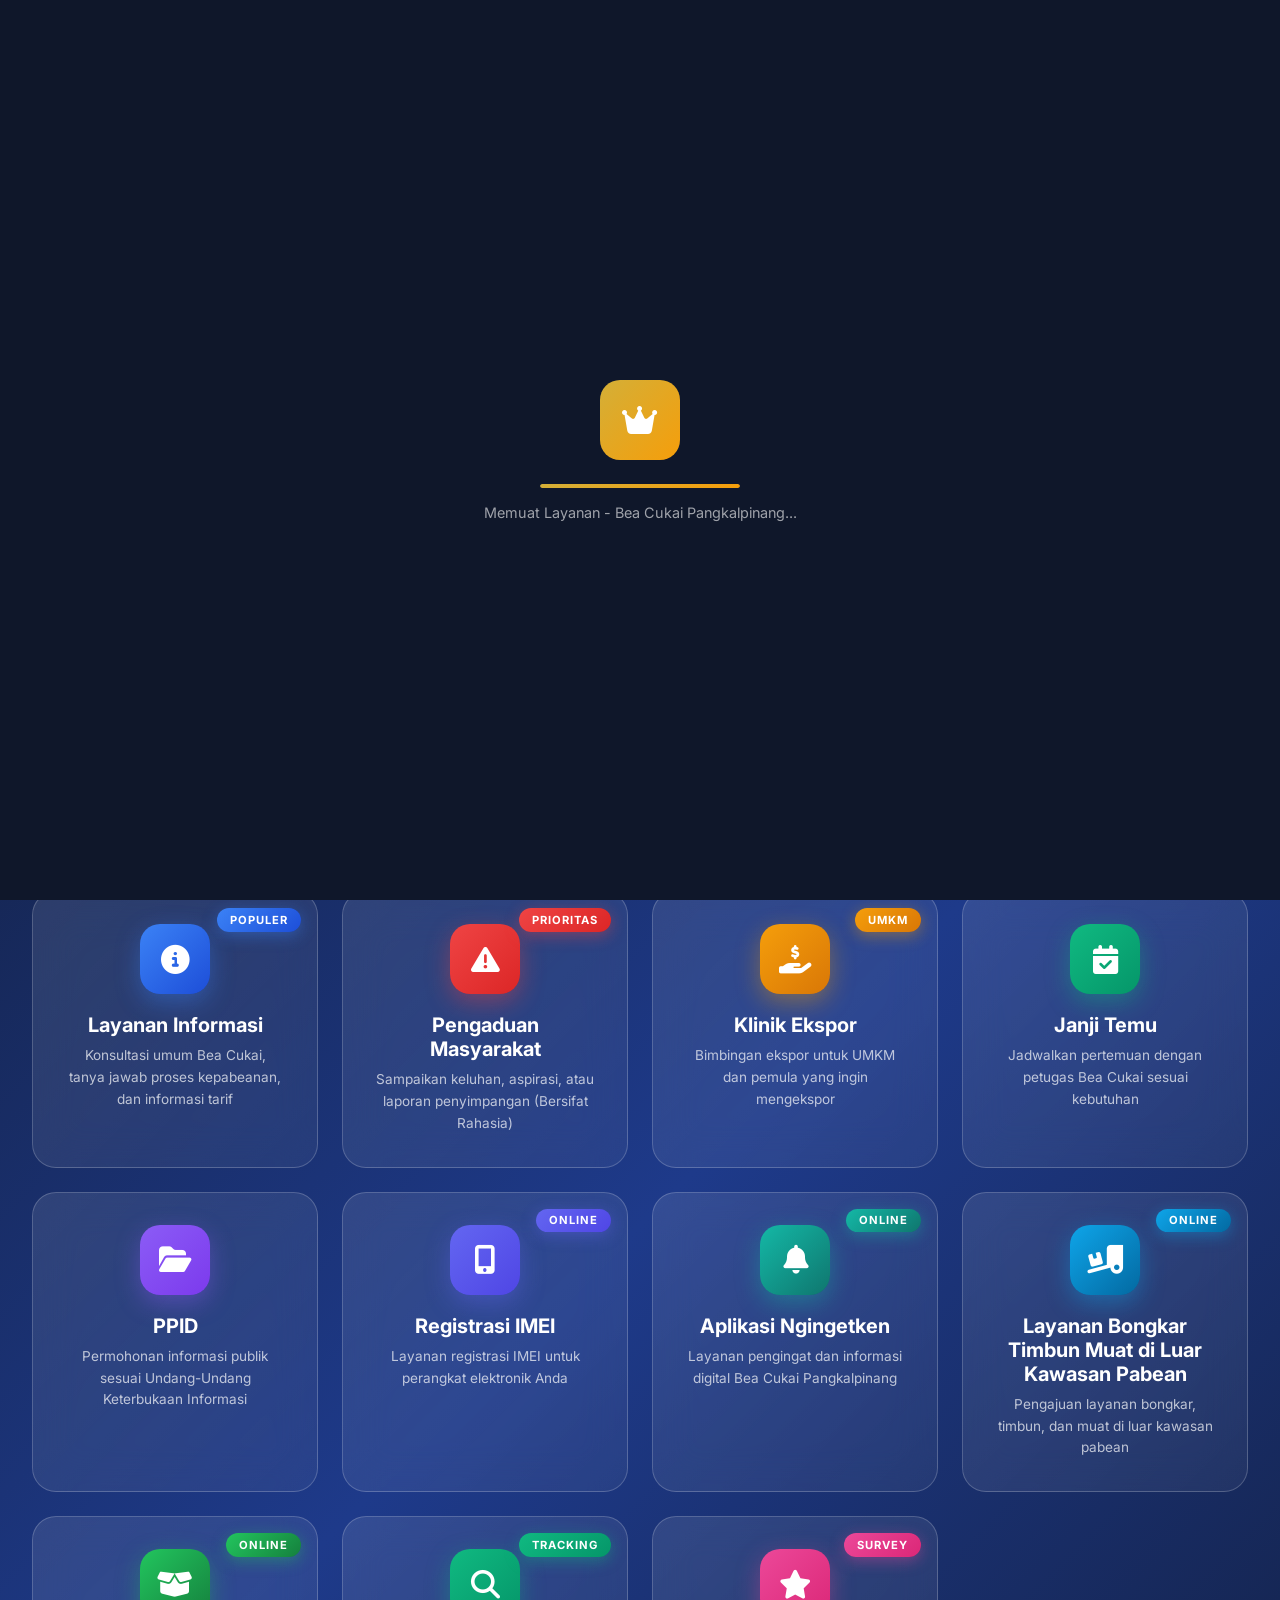
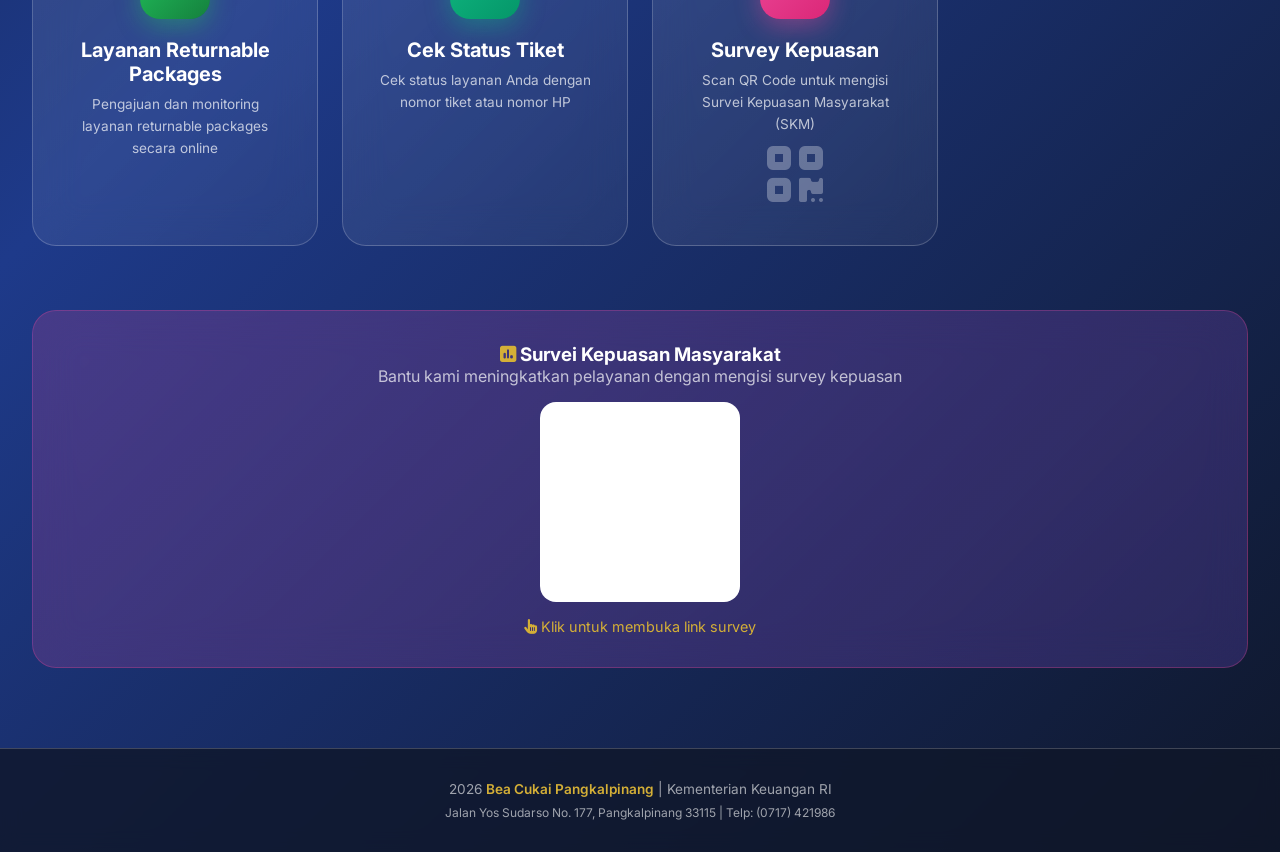
==== commit 6d82188a: "Add import service screening flow" ====
--- a/index.html
+++ b/index.html
@@ -79,6 +79,7 @@
         .service-card p { color:rgba(255,255,255,0.7); font-size:0.85rem; line-height:1.6; position:relative; z-index:1; }
         .service-badge { position:absolute; top:1rem;right:1rem; background:linear-gradient(135deg, var(--service-color) 0%, var(--service-color-dark) 100%); color:white; padding:0.3rem 0.8rem; border-radius:20px; font-size:0.7rem; font-weight:700; text-transform:uppercase; letter-spacing:1px; z-index:2; box-shadow:0 4px 15px var(--service-glow); }
         .service-ekspor { --service-color:#14b8a6; --service-color-dark:#0f766e; --service-glow:rgba(20,184,166,0.4); }
+        .service-impor { --service-color:#6366f1; --service-color-dark:#4338ca; --service-glow:rgba(99,102,241,0.4); }
         .service-buku { --service-color:#06b6d4; --service-color-dark:#0891b2; --service-glow:rgba(6,182,212,0.4); }
         .service-informasi { --service-color:#3b82f6; --service-color-dark:#1d4ed8; --service-glow:rgba(59,130,246,0.4); }
         .service-pengaduan { --service-color:#ef4444; --service-color-dark:#dc2626; --service-glow:rgba(239,68,68,0.4); }
@@ -346,6 +347,7 @@
             <div class="section-title"><h3><i class="fas fa-concierge-bell" style="color:var(--gold);"></i> Layanan Frontdesk</h3><p>Pilih layanan sesuai kebutuhan Anda</p></div>
             <div class="services-grid">
                 <div class="service-card service-ekspor" onclick="openExportScreening()"><span class="service-badge">Utama</span><div class="service-icon"><i class="fas fa-ship"></i></div><h3>Layanan Ekspor</h3><p>Screening kesiapan dan ketentuan sebelum mengakses Portal Bea Cukai</p></div>
+                <div class="service-card service-impor" onclick="openImportScreening()"><span class="service-badge">Impor</span><div class="service-icon"><i class="fas fa-boxes-stacked"></i></div><h3>Layanan Impor</h3><p>Screening Impor untuk Dipakai sebelum mengakses Portal Bea Cukai</p></div>
                 <a class="service-card service-informasi" href="fkp/" style="text-decoration:none"><span class="service-badge">FKP 2026</span><div class="service-icon"><i class="fas fa-comments" aria-hidden="true"></i></div><h3>Forum Konsultasi Publik</h3><p>Sampaikan pengalaman, kebutuhan, kendala, dan saran perbaikan pelayanan. Pengisian 3–5 menit.</p></a>
                 <div class="service-card service-buku" onclick="openModal('buku')"><span class="service-badge">Registrasi</span><div class="service-icon"><i class="fas fa-book"></i></div><h3>Buku Tamu</h3><p>Registrasi kunjungan dan pertemuan umum di Kantor Bea Cukai Pangkalpinang</p></div>
                 <div class="service-card service-informasi" onclick="openModal('informasi')"><span class="service-badge">Populer</span><div class="service-icon"><i class="fas fa-info-circle"></i></div><h3>Layanan Informasi</h3><p>Konsultasi umum Bea Cukai, tanya jawab proses kepabeanan, dan informasi tarif</p></div>
@@ -461,6 +463,84 @@
                     <h3 id="exportScreeningTitle"></h3>
                     <p id="exportScreeningMessage"></p>
                     <div class="screening-result-actions" id="exportScreeningActions"></div>
+                </div>
+            </div>
+        </div>
+    </div>
+
+    <!-- MODAL SCREENING LAYANAN IMPOR -->
+    <div class="modal-overlay" id="modal-impor">
+        <div class="modal">
+            <div class="modal-header" style="--modal-color:#6366f1;--modal-color-dark:#4338ca;--modal-glow:rgba(99,102,241,0.2);">
+                <div class="modal-title"><i class="fas fa-boxes-stacked"></i><div><h2>Screening Layanan Impor</h2><small>Pemeriksaan awal Impor untuk Dipakai</small></div></div>
+                <button class="modal-close" onclick="closeModal('impor')" aria-label="Tutup screening"><i class="fas fa-times"></i></button>
+            </div>
+            <div class="modal-body">
+                <div class="screening-intro" style="border-color:rgba(99,102,241,0.3);background:rgba(99,102,241,0.1);">
+                    Jawab pertanyaan berikut berdasarkan kondisi importasi Anda. Screening ini mengacu pada
+                    <a href="https://www.beacukai.go.id/impor-untuk-dipakai" target="_blank" rel="noopener noreferrer" style="color:#a5b4fc;">Impor untuk Dipakai DJBC</a>
+                    dan merupakan panduan awal, bukan penetapan resmi kepabeanan.
+                </div>
+                <form id="form-screening-impor" onsubmit="submitImportScreening(event)">
+                    <fieldset class="screening-question">
+                        <legend>1. Apakah barang dimasukkan ke Daerah Pabean untuk dipakai, dimiliki, atau dikuasai oleh orang yang berdomisili di Indonesia?</legend>
+                        <div class="screening-options">
+                            <label class="screening-option"><input type="radio" name="import_activity" value="yes" required> Ya, sesuai tujuan Impor untuk Dipakai</label>
+                            <label class="screening-option"><input type="radio" name="import_activity" value="no"> Tidak atau belum yakin</label>
+                        </div>
+                    </fieldset>
+
+                    <fieldset class="screening-question">
+                        <legend>2. Apakah barang termasuk kategori yang tata cara pengeluarannya diatur tersendiri?</legend>
+                        <div class="screening-options">
+                            <label class="screening-option"><input type="radio" name="import_exception" value="none" required> Tidak termasuk kategori khusus</label>
+                            <label class="screening-option"><input type="radio" name="import_exception" value="special"> Ya: barang pindahan; barang penumpang, awak, atau pelintas batas; barang kiriman non-PIB; rush handling; bantuan bencana; atau kategori khusus lainnya</label>
+                            <label class="screening-option"><input type="radio" name="import_exception" value="unsure"> Belum yakin</label>
+                        </div>
+                    </fieldset>
+
+                    <fieldset class="screening-question">
+                        <legend>3. Apakah PIB dan dokumen pelengkap sudah dapat disiapkan?</legend>
+                        <div class="screening-options">
+                            <label class="screening-option"><input type="radio" name="import_documents" value="yes" required> Ya, termasuk invoice, packing list, B/L atau AWB, identifikasi barang, dan dokumen persyaratan impor</label>
+                            <label class="screening-option"><input type="radio" name="import_documents" value="no"> Belum lengkap atau belum yakin</label>
+                        </div>
+                    </fieldset>
+
+                    <fieldset class="screening-question">
+                        <legend>4. Bagaimana status ketentuan larangan dan/atau pembatasan (lartas) barang?</legend>
+                        <div class="screening-options">
+                            <label class="screening-option"><input type="radio" name="import_lartas" value="ready" required> Barang bukan lartas atau seluruh ketentuan lartas sudah dipenuhi dan siap diberitahukan dalam PIB</label>
+                            <label class="screening-option"><input type="radio" name="import_lartas" value="not_ready"> Belum dipenuhi atau belum diperiksa</label>
+                        </div>
+                    </fieldset>
+
+                    <fieldset class="screening-question">
+                        <legend>5. Apakah Anda siap melakukan self-assessment pungutan impor?</legend>
+                        <div class="screening-options">
+                            <label class="screening-option"><input type="radio" name="import_payment" value="yes" required> Ya, siap menghitung dan menyelesaikan Bea Masuk, Cukai, dan/atau PDRI berdasarkan PIB</label>
+                            <label class="screening-option"><input type="radio" name="import_payment" value="no"> Belum atau memerlukan pendampingan</label>
+                        </div>
+                    </fieldset>
+
+                    <fieldset class="screening-question">
+                        <legend>6. Apakah persyaratan formal pendaftaran PIB sudah siap?</legend>
+                        <select class="form-select" name="import_formal" required>
+                            <option value="">Pilih kondisi</option>
+                            <option value="ready">Pungutan/jaminan dan lartas siap; barang telah ditimbun serta memiliki inward manifest</option>
+                            <option value="exception">Saya menggunakan pengecualian yang berlaku bagi AEO, MITA Kepabeanan, atau PIB Berkala</option>
+                            <option value="not_ready">Belum siap atau belum yakin</option>
+                        </select>
+                        <p class="screening-note">Pemeriksaan dan penjaluran impor ditetapkan secara selektif berdasarkan manajemen risiko.</p>
+                    </fieldset>
+
+                    <button type="submit" class="btn-submit" style="--modal-color:#6366f1;--modal-color-dark:#4338ca;--modal-glow:rgba(99,102,241,0.25);"><i class="fas fa-clipboard-check"></i> Lihat Hasil Screening</button>
+                </form>
+
+                <div class="screening-result" id="importScreeningResult" role="status" aria-live="polite">
+                    <h3 id="importScreeningTitle"></h3>
+                    <p id="importScreeningMessage"></p>
+                    <div class="screening-result-actions" id="importScreeningActions"></div>
                 </div>
             </div>
         </div>
@@ -1443,6 +1523,8 @@
     const KLINIK_EKSPOR_URL = 'https://webbcpapin.github.io/FrontDesk/?layanan=klinik-ekspor';
     const PORTAL_EKSPOR_URL = 'https://portal.beacukai.go.id/portal/login';
     const TATA_LAKSANA_EKSPOR_URL = 'https://www.beacukai.go.id/tata-laksana-ekspor';
+    const PORTAL_IMPOR_URL = 'https://portal.beacukai.go.id/portal/login';
+    const IMPOR_UNTUK_DIPAKAI_URL = 'https://www.beacukai.go.id/impor-untuk-dipakai';
     const ADMIN_PIN = 'bcadmin2026';
     let isAdminLoggedIn = false;
     let currentTicketNumber = '';
@@ -2872,6 +2954,8 @@
         const requestedService = new URLSearchParams(window.location.search).get('layanan');
         if (requestedService === 'ekspor') {
             openModal('ekspor');
+        } else if (requestedService === 'impor') {
+            openModal('impor');
         } else if (requestedService === 'klinik-ekspor') {
             openModal('klinik');
         }
@@ -2940,6 +3024,68 @@
         return links;
     }
 
+    function openImportScreening() {
+        const directUrl = new URL(window.location.href);
+        directUrl.searchParams.set('layanan', 'impor');
+        window.history.pushState({ layanan: 'impor' }, '', directUrl);
+        openModal('impor');
+    }
+
+    function submitImportScreening(event) {
+        event.preventDefault();
+        const data = new FormData(event.currentTarget);
+        const importActivity = data.get('import_activity');
+        const importException = data.get('import_exception');
+        const importDocuments = data.get('import_documents');
+        const importLartas = data.get('import_lartas');
+        const importPayment = data.get('import_payment');
+        const importFormal = data.get('import_formal');
+        const result = document.getElementById('importScreeningResult');
+        const title = document.getElementById('importScreeningTitle');
+        const message = document.getElementById('importScreeningMessage');
+        const actions = document.getElementById('importScreeningActions');
+
+        result.className = 'screening-result active';
+        actions.innerHTML = '';
+
+        if (importActivity !== 'yes') {
+            result.classList.add('info');
+            title.textContent = 'Perlu memastikan jenis importasi';
+            message.textContent = 'Alur ini ditujukan untuk barang yang dimasukkan ke Daerah Pabean untuk dipakai, dimiliki, atau dikuasai oleh orang yang berdomisili di Indonesia. Pastikan jenis layanan yang sesuai sebelum menggunakan Portal Bea Cukai.';
+            actions.innerHTML = importScreeningLinks(false, true);
+        } else if (importException !== 'none') {
+            result.classList.add('info');
+            title.textContent = importException === 'unsure' ? 'Perlu konfirmasi kategori barang' : 'Gunakan tata cara impor yang sesuai';
+            message.textContent = importException === 'unsure'
+                ? 'Pastikan barang tidak termasuk kategori yang diatur tersendiri, seperti barang pindahan, barang penumpang, barang kiriman non-PIB, rush handling, bantuan bencana, atau kategori khusus lainnya.'
+                : 'Berdasarkan jawaban Anda, barang berpotensi menggunakan tata cara pengeluaran tersendiri dan bukan alur PIB Impor untuk Dipakai pada screening ini.';
+            actions.innerHTML = importScreeningLinks(false, true);
+        } else if (importDocuments !== 'yes' || importLartas !== 'ready' || importPayment !== 'yes' || importFormal === 'not_ready') {
+            result.classList.add('review');
+            title.textContent = 'Lengkapi persiapan impor';
+            message.textContent = 'Sebelum masuk ke Portal Bea Cukai, lengkapi PIB dan dokumen pelengkap, pastikan ketentuan lartas terpenuhi, siapkan perhitungan serta penyelesaian pungutan impor, dan penuhi persyaratan formal pendaftaran PIB.';
+            actions.innerHTML = importScreeningLinks(false, true);
+        } else {
+            result.classList.add('ready');
+            title.textContent = 'Siap melanjutkan ke Portal Bea Cukai';
+            message.textContent = 'Jawaban Anda menunjukkan kesiapan awal untuk mengajukan PIB Impor untuk Dipakai. Lanjutkan ke Portal Bea Cukai dan ikuti penjaluran serta pemeriksaan yang ditetapkan berdasarkan manajemen risiko.';
+            actions.innerHTML = importScreeningLinks(true, false);
+        }
+
+        result.scrollIntoView({ behavior: 'smooth', block: 'nearest' });
+    }
+
+    function importScreeningLinks(showPortal, showConsultation) {
+        let links = '<a class="screening-action" href="' + IMPOR_UNTUK_DIPAKAI_URL + '" target="_blank" rel="noopener noreferrer"><i class="fas fa-book-open"></i> Ketentuan Resmi</a>';
+        if (showPortal) {
+            links = '<a class="screening-action primary" href="' + PORTAL_IMPOR_URL + '" target="_blank" rel="noopener noreferrer"><i class="fas fa-arrow-up-right-from-square"></i> Buka Portal Bea Cukai</a>' + links;
+        }
+        if (showConsultation) {
+            links += '<button class="screening-action" type="button" onclick="closeModal(\'impor\');openModal(\'informasi\')"><i class="fas fa-circle-info"></i> Layanan Informasi</button>';
+        }
+        return links;
+    }
+
     function openKlinikEkspor() {
         const directUrl = new URL(window.location.href);
         directUrl.searchParams.set('layanan', 'klinik-ekspor');
@@ -3016,9 +3162,9 @@
     function closeModal(type) {
         document.getElementById('modal-' + type).classList.remove('active');
         document.body.style.overflow = 'auto';
-        if (type === 'klinik' || type === 'ekspor') {
+        if (type === 'klinik' || type === 'ekspor' || type === 'impor') {
             const currentUrl = new URL(window.location.href);
-            const expectedService = type === 'klinik' ? 'klinik-ekspor' : 'ekspor';
+            const expectedService = type === 'klinik' ? 'klinik-ekspor' : type;
             if (currentUrl.searchParams.get('layanan') === expectedService) {
                 currentUrl.searchParams.delete('layanan');
                 window.history.replaceState({}, '', currentUrl);
@@ -3030,15 +3176,23 @@
         const requestedService = new URLSearchParams(window.location.search).get('layanan');
         const klinikModal = document.getElementById('modal-klinik');
         const eksporModal = document.getElementById('modal-ekspor');
+        const imporModal = document.getElementById('modal-impor');
         if (requestedService === 'ekspor') {
             openModal('ekspor');
             if (klinikModal) klinikModal.classList.remove('active');
+            if (imporModal) imporModal.classList.remove('active');
+        } else if (requestedService === 'impor') {
+            openModal('impor');
+            if (klinikModal) klinikModal.classList.remove('active');
+            if (eksporModal) eksporModal.classList.remove('active');
         } else if (requestedService === 'klinik-ekspor') {
             openModal('klinik');
             if (eksporModal) eksporModal.classList.remove('active');
+            if (imporModal) imporModal.classList.remove('active');
         } else {
             if (klinikModal) klinikModal.classList.remove('active');
             if (eksporModal) eksporModal.classList.remove('active');
+            if (imporModal) imporModal.classList.remove('active');
             document.body.style.overflow = 'auto';
         }
     });
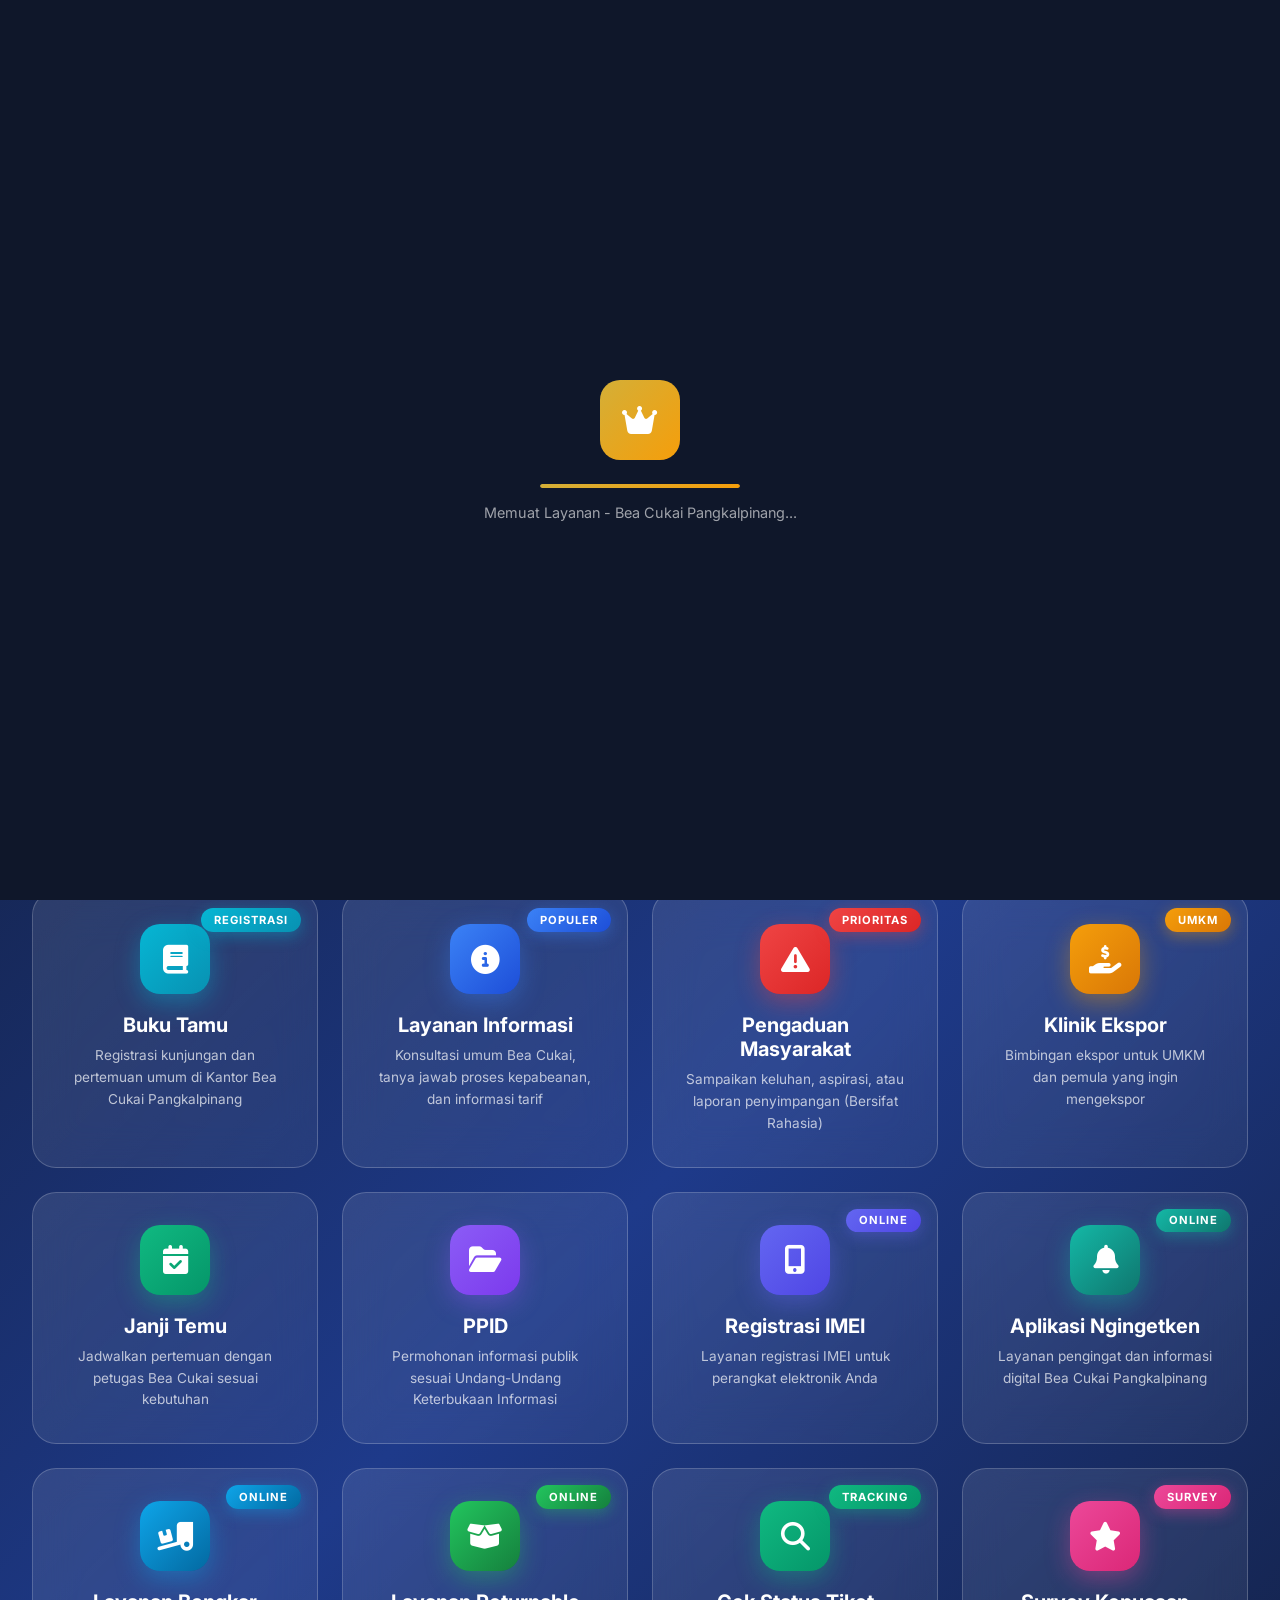
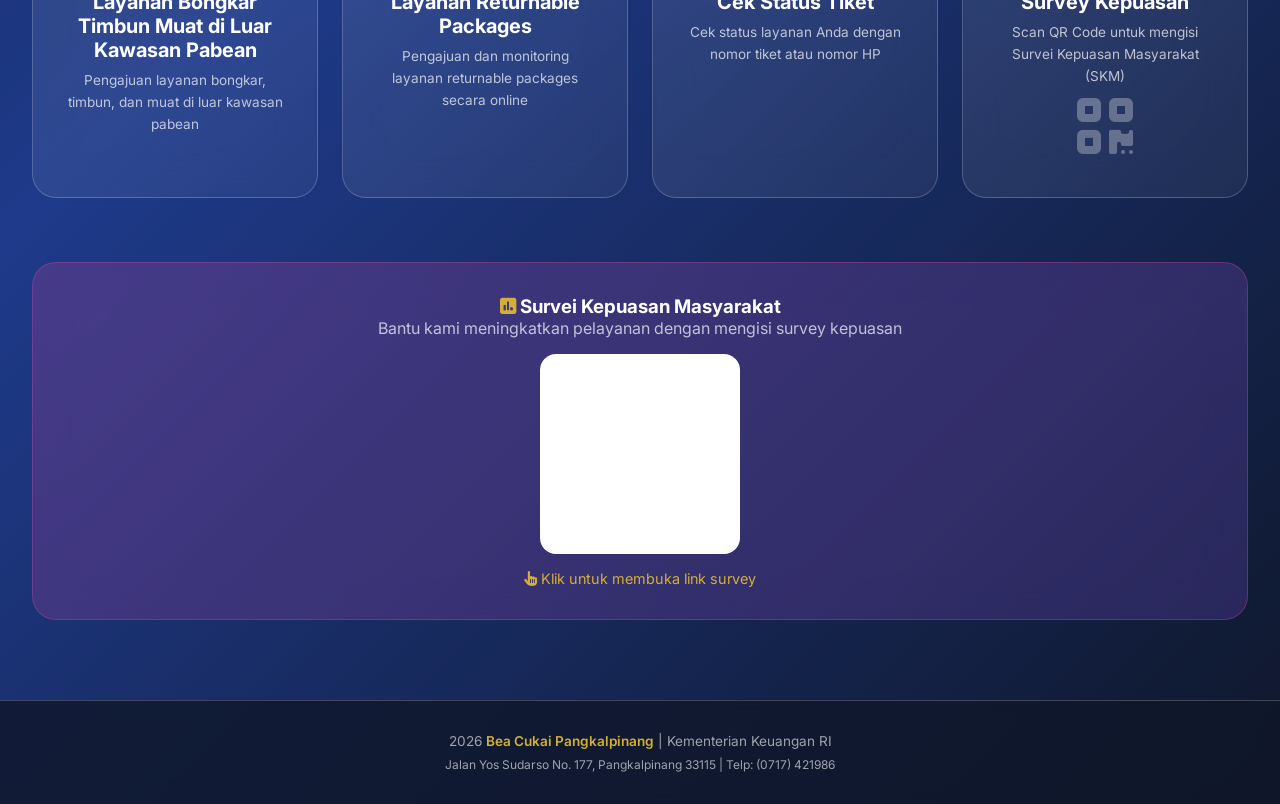
==== commit e8743c2a: "Add NPPBKC excise service form" ====
--- a/index.html
+++ b/index.html
@@ -80,6 +80,7 @@
         .service-badge { position:absolute; top:1rem;right:1rem; background:linear-gradient(135deg, var(--service-color) 0%, var(--service-color-dark) 100%); color:white; padding:0.3rem 0.8rem; border-radius:20px; font-size:0.7rem; font-weight:700; text-transform:uppercase; letter-spacing:1px; z-index:2; box-shadow:0 4px 15px var(--service-glow); }
         .service-ekspor { --service-color:#14b8a6; --service-color-dark:#0f766e; --service-glow:rgba(20,184,166,0.4); }
         .service-impor { --service-color:#6366f1; --service-color-dark:#4338ca; --service-glow:rgba(99,102,241,0.4); }
+        .service-cukai { --service-color:#f97316; --service-color-dark:#c2410c; --service-glow:rgba(249,115,22,0.4); }
         .service-buku { --service-color:#06b6d4; --service-color-dark:#0891b2; --service-glow:rgba(6,182,212,0.4); }
         .service-informasi { --service-color:#3b82f6; --service-color-dark:#1d4ed8; --service-glow:rgba(59,130,246,0.4); }
         .service-pengaduan { --service-color:#ef4444; --service-color-dark:#dc2626; --service-glow:rgba(239,68,68,0.4); }
@@ -170,6 +171,15 @@
         .screening-result-actions { display:flex; gap:0.75rem; flex-wrap:wrap; margin-top:1rem; }
         .screening-action { display:inline-flex; align-items:center; justify-content:center; gap:0.5rem; min-height:44px; padding:0.75rem 1rem; border:1px solid rgba(255,255,255,0.2); border-radius:10px; color:white; background:rgba(255,255,255,0.08); text-decoration:none; font-size:0.84rem; font-weight:700; cursor:pointer; }
         .screening-action.primary { background:linear-gradient(135deg,#14b8a6 0%,#0f766e 100%); border-color:#14b8a6; }
+        .modal.modal-wide { max-width:900px; }
+        .nppbkc-section { margin-bottom:1.25rem; padding:1.15rem; border:1px solid rgba(255,255,255,0.1); border-radius:16px; background:rgba(255,255,255,0.035); }
+        .nppbkc-section-title { display:flex; align-items:center; gap:0.6rem; margin-bottom:1rem; color:#fdba74; font-size:1rem; font-weight:800; }
+        .nppbkc-section-title i { width:18px; text-align:center; }
+        .nppbkc-guide { margin-top:0.65rem; padding:0.8rem; border-left:3px solid #f97316; border-radius:8px; background:rgba(249,115,22,0.08); color:rgba(255,255,255,0.68); font-size:0.78rem; line-height:1.55; }
+        .nppbkc-checklist { display:grid; grid-template-columns:1fr 1fr; gap:0.65rem; }
+        .nppbkc-check { display:flex; align-items:flex-start; gap:0.65rem; padding:0.75rem; border:1px solid rgba(255,255,255,0.09); border-radius:10px; color:rgba(255,255,255,0.8); font-size:0.82rem; line-height:1.45; cursor:pointer; }
+        .nppbkc-check input { margin-top:0.2rem; accent-color:#f97316; }
+        .nppbkc-result-preview { margin-top:0.85rem; padding:0.9rem; border-radius:10px; background:rgba(15,23,42,0.6); color:rgba(255,255,255,0.76); font:0.78rem/1.55 'Courier New',monospace; white-space:pre-wrap; overflow-wrap:anywhere; }
         .spinner { width:20px;height:20px; border:3px solid rgba(255,255,255,0.3); border-radius:50%; border-top-color:white; animation:spin 1s linear infinite; }
         @keyframes spin { to{transform:rotate(360deg);} }
         .dashboard-overlay { display:none; position:fixed; top:0;left:0; width:100%;height:100%; background:#0f172a; z-index:3000; overflow-y:auto; }
@@ -228,6 +238,7 @@
             .klinik-qr-copy h3 { justify-content:center; }
             .klinik-qr-actions { justify-content:center; }
             .klinik-qr-box { width:100%; display:flex; flex-direction:column; align-items:center; }
+            .nppbkc-checklist { grid-template-columns:1fr; }
         }
         ::-webkit-scrollbar { width:8px; }
         ::-webkit-scrollbar-track { background:rgba(255,255,255,0.05); }
@@ -348,6 +359,7 @@
             <div class="services-grid">
                 <div class="service-card service-ekspor" onclick="openExportScreening()"><span class="service-badge">Utama</span><div class="service-icon"><i class="fas fa-ship"></i></div><h3>Layanan Ekspor</h3><p>Screening kesiapan dan ketentuan sebelum mengakses Portal Bea Cukai</p></div>
                 <div class="service-card service-impor" onclick="openImportScreening()"><span class="service-badge">Impor</span><div class="service-icon"><i class="fas fa-boxes-stacked"></i></div><h3>Layanan Impor</h3><p>Screening Impor untuk Dipakai sebelum mengakses Portal Bea Cukai</p></div>
+                <div class="service-card service-cukai" onclick="openCukaiForm()"><span class="service-badge">NPPBKC</span><div class="service-icon"><i class="fas fa-stamp"></i></div><h3>Layanan Cukai</h3><p>Form persiapan pengajuan Nomor Pokok Pengusaha Barang Kena Cukai</p></div>
                 <a class="service-card service-informasi" href="fkp/" style="text-decoration:none"><span class="service-badge">FKP 2026</span><div class="service-icon"><i class="fas fa-comments" aria-hidden="true"></i></div><h3>Forum Konsultasi Publik</h3><p>Sampaikan pengalaman, kebutuhan, kendala, dan saran perbaikan pelayanan. Pengisian 3–5 menit.</p></a>
                 <div class="service-card service-buku" onclick="openModal('buku')"><span class="service-badge">Registrasi</span><div class="service-icon"><i class="fas fa-book"></i></div><h3>Buku Tamu</h3><p>Registrasi kunjungan dan pertemuan umum di Kantor Bea Cukai Pangkalpinang</p></div>
                 <div class="service-card service-informasi" onclick="openModal('informasi')"><span class="service-badge">Populer</span><div class="service-icon"><i class="fas fa-info-circle"></i></div><h3>Layanan Informasi</h3><p>Konsultasi umum Bea Cukai, tanya jawab proses kepabeanan, dan informasi tarif</p></div>
@@ -541,6 +553,86 @@
                     <h3 id="importScreeningTitle"></h3>
                     <p id="importScreeningMessage"></p>
                     <div class="screening-result-actions" id="importScreeningActions"></div>
+                </div>
+            </div>
+        </div>
+    </div>
+
+    <!-- MODAL FORMULIR LAYANAN CUKAI -->
+    <div class="modal-overlay" id="modal-cukai">
+        <div class="modal modal-wide">
+            <div class="modal-header" style="--modal-color:#f97316;--modal-color-dark:#c2410c;--modal-glow:rgba(249,115,22,0.2);">
+                <div class="modal-title"><i class="fas fa-stamp"></i><div><h2>Form Persiapan NPPBKC</h2><small>Layanan Cukai — pemeriksaan kelengkapan pengajuan</small></div></div>
+                <button class="modal-close" onclick="closeModal('cukai')" aria-label="Tutup formulir"><i class="fas fa-times"></i></button>
+            </div>
+            <div class="modal-body">
+                <div class="screening-intro" style="border-color:rgba(249,115,22,0.3);background:rgba(249,115,22,0.1);">
+                    Form ini membantu menyiapkan permohonan Nomor Pokok Pengusaha Barang Kena Cukai berdasarkan
+                    <a href="https://www.beacukai.go.id/pengajuan-nppbkc" target="_blank" rel="noopener noreferrer" style="color:#fdba74;">ketentuan Pengajuan NPPBKC DJBC</a>.
+                    Isian tidak otomatis dikirim ke DJBC dan bukan permohonan resmi.
+                </div>
+
+                <form id="form-nppbkc" onsubmit="checkNppbkcReadiness(event)">
+                    <section class="nppbkc-section" aria-labelledby="nppbkcPemohonTitle">
+                        <h3 class="nppbkc-section-title" id="nppbkcPemohonTitle"><i class="fas fa-building"></i> Data Pemohon dan Usaha</h3>
+                        <div class="form-row">
+                            <div class="form-group"><label class="form-label" for="nppbkcNama">Nama pemilik/penanggung jawab <span class="required">*</span></label><input class="form-input" id="nppbkcNama" name="nama" required autocomplete="name" placeholder="Nama lengkap"></div>
+                            <div class="form-group"><label class="form-label" for="nppbkcUsaha">Nama orang/badan usaha <span class="required">*</span></label><input class="form-input" id="nppbkcUsaha" name="nama_usaha" required placeholder="Nama badan usaha"></div>
+                        </div>
+                        <div class="form-row">
+                            <div class="form-group"><label class="form-label" for="nppbkcNpwp">NPWP kantor pusat <span class="required">*</span></label><input class="form-input" id="nppbkcNpwp" name="npwp" required inputmode="numeric" placeholder="Nomor NPWP"></div>
+                            <div class="form-group"><label class="form-label" for="nppbkcHp">Nomor HP <span class="required">*</span></label><input class="form-input" id="nppbkcHp" name="hp" required type="tel" autocomplete="tel" placeholder="08xxxxxxxxxx"></div>
+                        </div>
+                        <div class="form-row">
+                            <div class="form-group"><label class="form-label" for="nppbkcEmail">Email <span class="required">*</span></label><input class="form-input" id="nppbkcEmail" name="email" required type="email" autocomplete="email" placeholder="email@perusahaan.com"></div>
+                            <div class="form-group"><label class="form-label" for="nppbkcJenisBkc">Jenis Barang Kena Cukai <span class="required">*</span></label><select class="form-select" id="nppbkcJenisBkc" name="jenis_bkc" required onchange="updateNppbkcPhysicalGuide()"><option value="">Pilih jenis BKC</option><option value="Etil Alkohol">Etil Alkohol (EA)</option><option value="Minuman Mengandung Etil Alkohol">Minuman Mengandung Etil Alkohol (MMEA)</option><option value="Hasil Tembakau">Hasil Tembakau</option></select></div>
+                        </div>
+                        <div class="form-group"><label class="form-label" for="nppbkcJenisUsaha">Jenis kegiatan usaha <span class="required">*</span></label><select class="form-select" id="nppbkcJenisUsaha" name="jenis_usaha" required onchange="updateNppbkcPhysicalGuide()"><option value="">Pilih jenis usaha</option><option value="Pengusaha Pabrik">Pengusaha Pabrik</option><option value="Pengusaha Tempat Penyimpanan">Pengusaha Tempat Penyimpanan</option><option value="Importir BKC">Importir Barang Kena Cukai</option><option value="Penyalur">Penyalur</option><option value="Tempat Penjualan Eceran">Pengusaha Tempat Penjualan Eceran</option></select></div>
+                    </section>
+
+                    <section class="nppbkc-section" aria-labelledby="nppbkcLokasiTitle">
+                        <h3 class="nppbkc-section-title" id="nppbkcLokasiTitle"><i class="fas fa-map-location-dot"></i> Lokasi dan Pemeriksaan</h3>
+                        <div class="form-group"><label class="form-label" for="nppbkcAlamat">Alamat lengkap lokasi usaha <span class="required">*</span></label><textarea class="form-textarea" id="nppbkcAlamat" name="alamat" required placeholder="Alamat lokasi yang dimintakan izin"></textarea></div>
+                        <div class="form-row">
+                            <div class="form-group"><label class="form-label" for="nppbkcLuas">Luas lokasi (m²)</label><input class="form-input" id="nppbkcLuas" name="luas_lokasi" type="number" min="0" step="0.01" placeholder="Contoh: 300"></div>
+                            <div class="form-group"><label class="form-label" for="nppbkcJarak">Jarak dari sekolah/RS/tempat ibadah (meter)</label><input class="form-input" id="nppbkcJarak" name="jarak_fasilitas" type="number" min="0" step="1" placeholder="Khusus importir, penyalur, atau TPE"></div>
+                        </div>
+                        <div class="form-group"><label class="form-label" for="nppbkcFisik">Kesiapan persyaratan fisik lokasi <span class="required">*</span></label><select class="form-select" id="nppbkcFisik" name="fisik_siap" required><option value="">Pilih kondisi</option><option value="yes">Sudah memenuhi ketentuan sesuai jenis usaha</option><option value="no">Belum atau masih perlu diperiksa</option></select><div class="nppbkc-guide" id="nppbkcPhysicalGuide">Pilih jenis usaha dan jenis BKC untuk melihat panduan fisik utama.</div></div>
+                        <div class="nppbkc-checklist">
+                            <label class="nppbkc-check"><input type="checkbox" name="denah_dalam"> Gambar denah dalam lokasi sudah tersedia</label>
+                            <label class="nppbkc-check"><input type="checkbox" name="denah_situasi"> Gambar denah situasi sekitar lokasi sudah tersedia</label>
+                        </div>
+                        <div class="form-row" style="margin-top:1rem;">
+                            <div class="form-group"><label class="form-label" for="nppbkcBaStatus">Status pemeriksaan lokasi <span class="required">*</span></label><select class="form-select" id="nppbkcBaStatus" name="ba_status" required><option value="">Pilih status</option><option value="not_requested">Belum mengajukan pemeriksaan lokasi</option><option value="requested">Sudah mengajukan, menunggu pemeriksaan/BA</option><option value="ready">Berita Acara Pemeriksaan Lokasi sudah terbit</option></select></div>
+                            <div class="form-group"><label class="form-label" for="nppbkcBaDate">Tanggal Berita Acara</label><input class="form-input" id="nppbkcBaDate" name="ba_date" type="date"><div class="screening-note">Berita Acara Pemeriksaan Lokasi berlaku tiga bulan.</div></div>
+                        </div>
+                    </section>
+
+                    <section class="nppbkc-section" aria-labelledby="nppbkcDokumenTitle">
+                        <h3 class="nppbkc-section-title" id="nppbkcDokumenTitle"><i class="fas fa-folder-open"></i> Kelengkapan Administrasi dan Dokumen</h3>
+                        <div class="nppbkc-checklist">
+                            <label class="nppbkc-check"><input type="checkbox" name="izin_usaha"> Izin usaha dari instansi terkait sudah tersedia</label>
+                            <label class="nppbkc-check"><input type="checkbox" name="data_registrasi"> Data registrasi Pengusaha BKC sudah tersedia</label>
+                            <label class="nppbkc-check"><input type="checkbox" name="surat_pernyataan"> Surat pernyataan bermeterai dan tanggung jawab kegiatan sudah tersedia</label>
+                            <label class="nppbkc-check"><input type="checkbox" name="surat_pemaparan"> Surat kesiapan memaparkan proses bisnis sudah tersedia</label>
+                            <label class="nppbkc-check"><input type="checkbox" name="daftar_mesin"> Daftar mesin pembuat/pengemas tersedia (wajib untuk Pengusaha Pabrik)</label>
+                            <label class="nppbkc-check"><input type="checkbox" name="daftar_penyalur"> Daftar penyalur pembeli tersedia (wajib untuk Pabrik Hasil Tembakau)</label>
+                        </div>
+                        <div class="form-group" style="margin-top:1rem;"><label class="form-label" for="nppbkcProsesBisnis">Ringkasan proses bisnis <span class="required">*</span></label><textarea class="form-textarea" id="nppbkcProsesBisnis" name="proses_bisnis" required placeholder="Jelaskan profil, proses usaha/produksi, SOP, kapasitas, produk, serta kesiapan pemaparan"></textarea></div>
+                    </section>
+
+                    <button type="submit" class="btn-submit" style="--modal-color:#f97316;--modal-color-dark:#c2410c;--modal-glow:rgba(249,115,22,0.25);"><i class="fas fa-clipboard-check"></i> Periksa Kelengkapan NPPBKC</button>
+                </form>
+
+                <div class="screening-result" id="nppbkcResult" role="status" aria-live="polite">
+                    <h3 id="nppbkcResultTitle"></h3>
+                    <p id="nppbkcResultMessage"></p>
+                    <pre class="nppbkc-result-preview" id="nppbkcSummary"></pre>
+                    <div class="screening-result-actions">
+                        <button class="screening-action primary" type="button" onclick="copyNppbkcSummary()"><i class="fas fa-copy"></i> Salin Ringkasan</button>
+                        <button class="screening-action" type="button" onclick="downloadNppbkcSummary()"><i class="fas fa-download"></i> Unduh Ringkasan</button>
+                        <a class="screening-action" href="https://www.beacukai.go.id/pengajuan-nppbkc" target="_blank" rel="noopener noreferrer"><i class="fas fa-book-open"></i> Ketentuan Resmi</a>
+                    </div>
                 </div>
             </div>
         </div>
@@ -1525,6 +1617,7 @@
     const TATA_LAKSANA_EKSPOR_URL = 'https://www.beacukai.go.id/tata-laksana-ekspor';
     const PORTAL_IMPOR_URL = 'https://portal.beacukai.go.id/portal/login';
     const IMPOR_UNTUK_DIPAKAI_URL = 'https://www.beacukai.go.id/impor-untuk-dipakai';
+    const NPPBKC_GUIDE_URL = 'https://www.beacukai.go.id/pengajuan-nppbkc';
     const ADMIN_PIN = 'bcadmin2026';
     let isAdminLoggedIn = false;
     let currentTicketNumber = '';
@@ -1542,9 +1635,10 @@
     let skmOverviewChartInst = null;
     let mediaOverviewChartInst = null;
     let skmDetailChartInst = null;
-    let skmPieChartInst = null;
-    let mediaSosialChartInst = null;
-    let trenMediaChartInst = null;
+    let skmPieChartInst = null;
+    let mediaSosialChartInst = null;
+    let trenMediaChartInst = null;
+    let lastNppbkcSummary = '';
 
     function jsonpRequest(url) {
         return new Promise(function(resolve, reject) {
@@ -2956,6 +3050,8 @@
             openModal('ekspor');
         } else if (requestedService === 'impor') {
             openModal('impor');
+        } else if (requestedService === 'cukai') {
+            openModal('cukai');
         } else if (requestedService === 'klinik-ekspor') {
             openModal('klinik');
         }
@@ -3086,6 +3182,133 @@
         return links;
     }
 
+    function openCukaiForm() {
+        const directUrl = new URL(window.location.href);
+        directUrl.searchParams.set('layanan', 'cukai');
+        window.history.pushState({ layanan: 'cukai' }, '', directUrl);
+        openModal('cukai');
+    }
+
+    function updateNppbkcPhysicalGuide() {
+        const businessType = document.getElementById('nppbkcJenisUsaha').value;
+        const exciseType = document.getElementById('nppbkcJenisBkc').value;
+        const guide = document.getElementById('nppbkcPhysicalGuide');
+        let message = 'Pilih jenis usaha dan jenis BKC untuk melihat panduan fisik utama.';
+
+        if (businessType === 'Pengusaha Pabrik') {
+            const areaGuides = {
+                'Etil Alkohol': 'luas pabrik umumnya minimal 5.000 m², dengan pengecualian tertentu untuk bahan bakar nabati',
+                'Minuman Mengandung Etil Alkohol': 'luas pabrik minimal 300 m²',
+                'Hasil Tembakau': 'luas pabrik minimal 200 m², kecuali Hasil Pengolahan Tembakau Lainnya'
+            };
+            message = 'Pabrik harus terpisah dengan pembatas permanen, dapat dimasuki dari jalan umum, serta memiliki area bahan baku, produksi/pengemasan, penyimpanan hasil, dan penyimpanan BKC yang telah dilunasi cukainya. ' + (areaGuides[exciseType] || 'Periksa ketentuan luas sesuai jenis BKC.') + '.';
+        } else if (businessType === 'Pengusaha Tempat Penyimpanan') {
+            message = 'Tempat Penyimpanan harus terpisah, dapat dimasuki dari jalan umum, dan memenuhi ketentuan luas, tangki/fasilitas ukur, gudang permanen, pagar, serta laboratorium sesuai ketentuan dan pengecualian yang berlaku.';
+        } else if (businessType === 'Importir BKC' || businessType === 'Penyalur') {
+            message = 'Tempat usaha harus terpisah dengan pembatas permanen, dapat dimasuki dari jalan umum, dan umumnya berjarak minimal 100 meter dari sekolah, rumah sakit, atau tempat ibadah kecuali telah memiliki izin usaha terkait.';
+        } else if (businessType === 'Tempat Penjualan Eceran') {
+            message = 'Tempat Penjualan Eceran harus memenuhi pemisahan dan akses lokasi serta umumnya berjarak minimal 100 meter dari sekolah, rumah sakit, atau tempat ibadah, dengan pengecualian lokasi/izin tertentu.';
+        }
+
+        guide.textContent = message;
+    }
+
+    function checkNppbkcReadiness(event) {
+        event.preventDefault();
+        const form = event.currentTarget;
+        const data = new FormData(form);
+        const businessType = data.get('jenis_usaha');
+        const exciseType = data.get('jenis_bkc');
+        const missing = [];
+
+        if (data.get('fisik_siap') !== 'yes') missing.push('Persyaratan fisik lokasi belum dinyatakan siap');
+        if (!data.has('denah_dalam')) missing.push('Gambar denah dalam lokasi');
+        if (!data.has('denah_situasi')) missing.push('Gambar denah situasi sekitar lokasi');
+        if (data.get('ba_status') !== 'ready') missing.push('Berita Acara Pemeriksaan Lokasi');
+        if (!data.has('izin_usaha')) missing.push('Izin usaha dari instansi terkait');
+        if (!data.has('data_registrasi')) missing.push('Data registrasi Pengusaha BKC');
+        if (!data.has('surat_pernyataan')) missing.push('Surat pernyataan bermeterai');
+        if (!data.has('surat_pemaparan')) missing.push('Surat kesiapan pemaparan proses bisnis');
+        if (businessType === 'Pengusaha Pabrik' && !data.has('daftar_mesin')) missing.push('Daftar mesin pembuat/pengemas BKC');
+        if (businessType === 'Pengusaha Pabrik' && exciseType === 'Hasil Tembakau' && !data.has('daftar_penyalur')) missing.push('Daftar penyalur pembeli hasil tembakau');
+
+        const baDateValue = data.get('ba_date');
+        let baStatusText = 'Belum dicantumkan';
+        if (baDateValue) {
+            const baDate = new Date(baDateValue + 'T00:00:00');
+            const expiryDate = new Date(baDate);
+            expiryDate.setMonth(expiryDate.getMonth() + 3);
+            baStatusText = 'Terbit ' + formatIndonesianDate(baDate) + '; berlaku sampai sekitar ' + formatIndonesianDate(expiryDate);
+            if (new Date() > expiryDate) missing.push('Berita Acara Pemeriksaan Lokasi telah melewati masa berlaku tiga bulan');
+        } else if (data.get('ba_status') === 'ready') {
+            missing.push('Tanggal Berita Acara Pemeriksaan Lokasi');
+        }
+
+        const result = document.getElementById('nppbkcResult');
+        const title = document.getElementById('nppbkcResultTitle');
+        const message = document.getElementById('nppbkcResultMessage');
+        const summary = document.getElementById('nppbkcSummary');
+        result.className = 'screening-result active ' + (missing.length === 0 ? 'ready' : 'review');
+        title.textContent = missing.length === 0 ? 'Persiapan awal NPPBKC lengkap' : 'Masih ada kelengkapan yang perlu disiapkan';
+        message.textContent = missing.length === 0
+            ? 'Form menunjukkan kesiapan awal untuk melanjutkan proses permohonan NPPBKC. Tetap cocokkan dokumen dan kondisi lokasi dengan ketentuan resmi serta arahan Kantor Bea dan Cukai yang mengawasi.'
+            : 'Lengkapi ' + missing.length + ' poin berikut sebelum mengajukan permohonan resmi: ' + missing.join('; ') + '.';
+
+        const lines = [
+            'RINGKASAN PERSIAPAN PENGAJUAN NPPBKC',
+            'Dibuat: ' + new Date().toLocaleString('id-ID', { timeZone: 'Asia/Jakarta' }) + ' WIB',
+            '',
+            'Nama penanggung jawab: ' + data.get('nama'),
+            'Nama usaha: ' + data.get('nama_usaha'),
+            'NPWP kantor pusat: ' + data.get('npwp'),
+            'Kontak: ' + data.get('hp') + ' | ' + data.get('email'),
+            'Jenis usaha: ' + businessType,
+            'Jenis BKC: ' + exciseType,
+            'Alamat lokasi: ' + data.get('alamat'),
+            'Luas lokasi: ' + (data.get('luas_lokasi') || '-') + ' m²',
+            'Jarak fasilitas sensitif: ' + (data.get('jarak_fasilitas') || '-') + ' meter',
+            'Status Berita Acara: ' + baStatusText,
+            'Ringkasan proses bisnis: ' + data.get('proses_bisnis'),
+            '',
+            missing.length === 0 ? 'STATUS: Persiapan awal lengkap' : 'STATUS: Perlu dilengkapi',
+            missing.length === 0 ? 'Tidak ada kekurangan yang terdeteksi dari isian.' : 'Kekurangan:\n- ' + missing.join('\n- '),
+            '',
+            'Sumber ketentuan: ' + NPPBKC_GUIDE_URL,
+            'Catatan: Ringkasan ini bukan permohonan atau keputusan resmi DJBC.'
+        ];
+        lastNppbkcSummary = lines.join('\n');
+        summary.textContent = lastNppbkcSummary;
+        result.scrollIntoView({ behavior: 'smooth', block: 'nearest' });
+    }
+
+    function formatIndonesianDate(date) {
+        return date.toLocaleDateString('id-ID', { day: '2-digit', month: 'long', year: 'numeric' });
+    }
+
+    async function copyNppbkcSummary() {
+        if (!lastNppbkcSummary) return;
+        try {
+            await navigator.clipboard.writeText(lastNppbkcSummary);
+            showToast('Ringkasan NPPBKC berhasil disalin', 'success');
+        } catch (error) {
+            showToast('Ringkasan belum dapat disalin. Gunakan tombol unduh.', 'warning');
+        }
+    }
+
+    function downloadNppbkcSummary() {
+        if (!lastNppbkcSummary) return;
+        const blob = new Blob([lastNppbkcSummary], { type: 'text/plain;charset=utf-8' });
+        const downloadUrl = URL.createObjectURL(blob);
+        const link = document.createElement('a');
+        link.href = downloadUrl;
+        link.download = 'Ringkasan-Persiapan-NPPBKC.txt';
+        document.body.appendChild(link);
+        link.click();
+        link.remove();
+        URL.revokeObjectURL(downloadUrl);
+        showToast('Ringkasan NPPBKC berhasil diunduh', 'success');
+    }
+
     function openKlinikEkspor() {
         const directUrl = new URL(window.location.href);
         directUrl.searchParams.set('layanan', 'klinik-ekspor');
@@ -3162,7 +3385,7 @@
     function closeModal(type) {
         document.getElementById('modal-' + type).classList.remove('active');
         document.body.style.overflow = 'auto';
-        if (type === 'klinik' || type === 'ekspor' || type === 'impor') {
+        if (type === 'klinik' || type === 'ekspor' || type === 'impor' || type === 'cukai') {
             const currentUrl = new URL(window.location.href);
             const expectedService = type === 'klinik' ? 'klinik-ekspor' : type;
             if (currentUrl.searchParams.get('layanan') === expectedService) {
@@ -3177,22 +3400,32 @@
         const klinikModal = document.getElementById('modal-klinik');
         const eksporModal = document.getElementById('modal-ekspor');
         const imporModal = document.getElementById('modal-impor');
+        const cukaiModal = document.getElementById('modal-cukai');
         if (requestedService === 'ekspor') {
             openModal('ekspor');
             if (klinikModal) klinikModal.classList.remove('active');
             if (imporModal) imporModal.classList.remove('active');
+            if (cukaiModal) cukaiModal.classList.remove('active');
         } else if (requestedService === 'impor') {
             openModal('impor');
             if (klinikModal) klinikModal.classList.remove('active');
             if (eksporModal) eksporModal.classList.remove('active');
+            if (cukaiModal) cukaiModal.classList.remove('active');
+        } else if (requestedService === 'cukai') {
+            openModal('cukai');
+            if (klinikModal) klinikModal.classList.remove('active');
+            if (eksporModal) eksporModal.classList.remove('active');
+            if (imporModal) imporModal.classList.remove('active');
         } else if (requestedService === 'klinik-ekspor') {
             openModal('klinik');
             if (eksporModal) eksporModal.classList.remove('active');
             if (imporModal) imporModal.classList.remove('active');
+            if (cukaiModal) cukaiModal.classList.remove('active');
         } else {
             if (klinikModal) klinikModal.classList.remove('active');
             if (eksporModal) eksporModal.classList.remove('active');
             if (imporModal) imporModal.classList.remove('active');
+            if (cukaiModal) cukaiModal.classList.remove('active');
             document.body.style.overflow = 'auto';
         }
     });
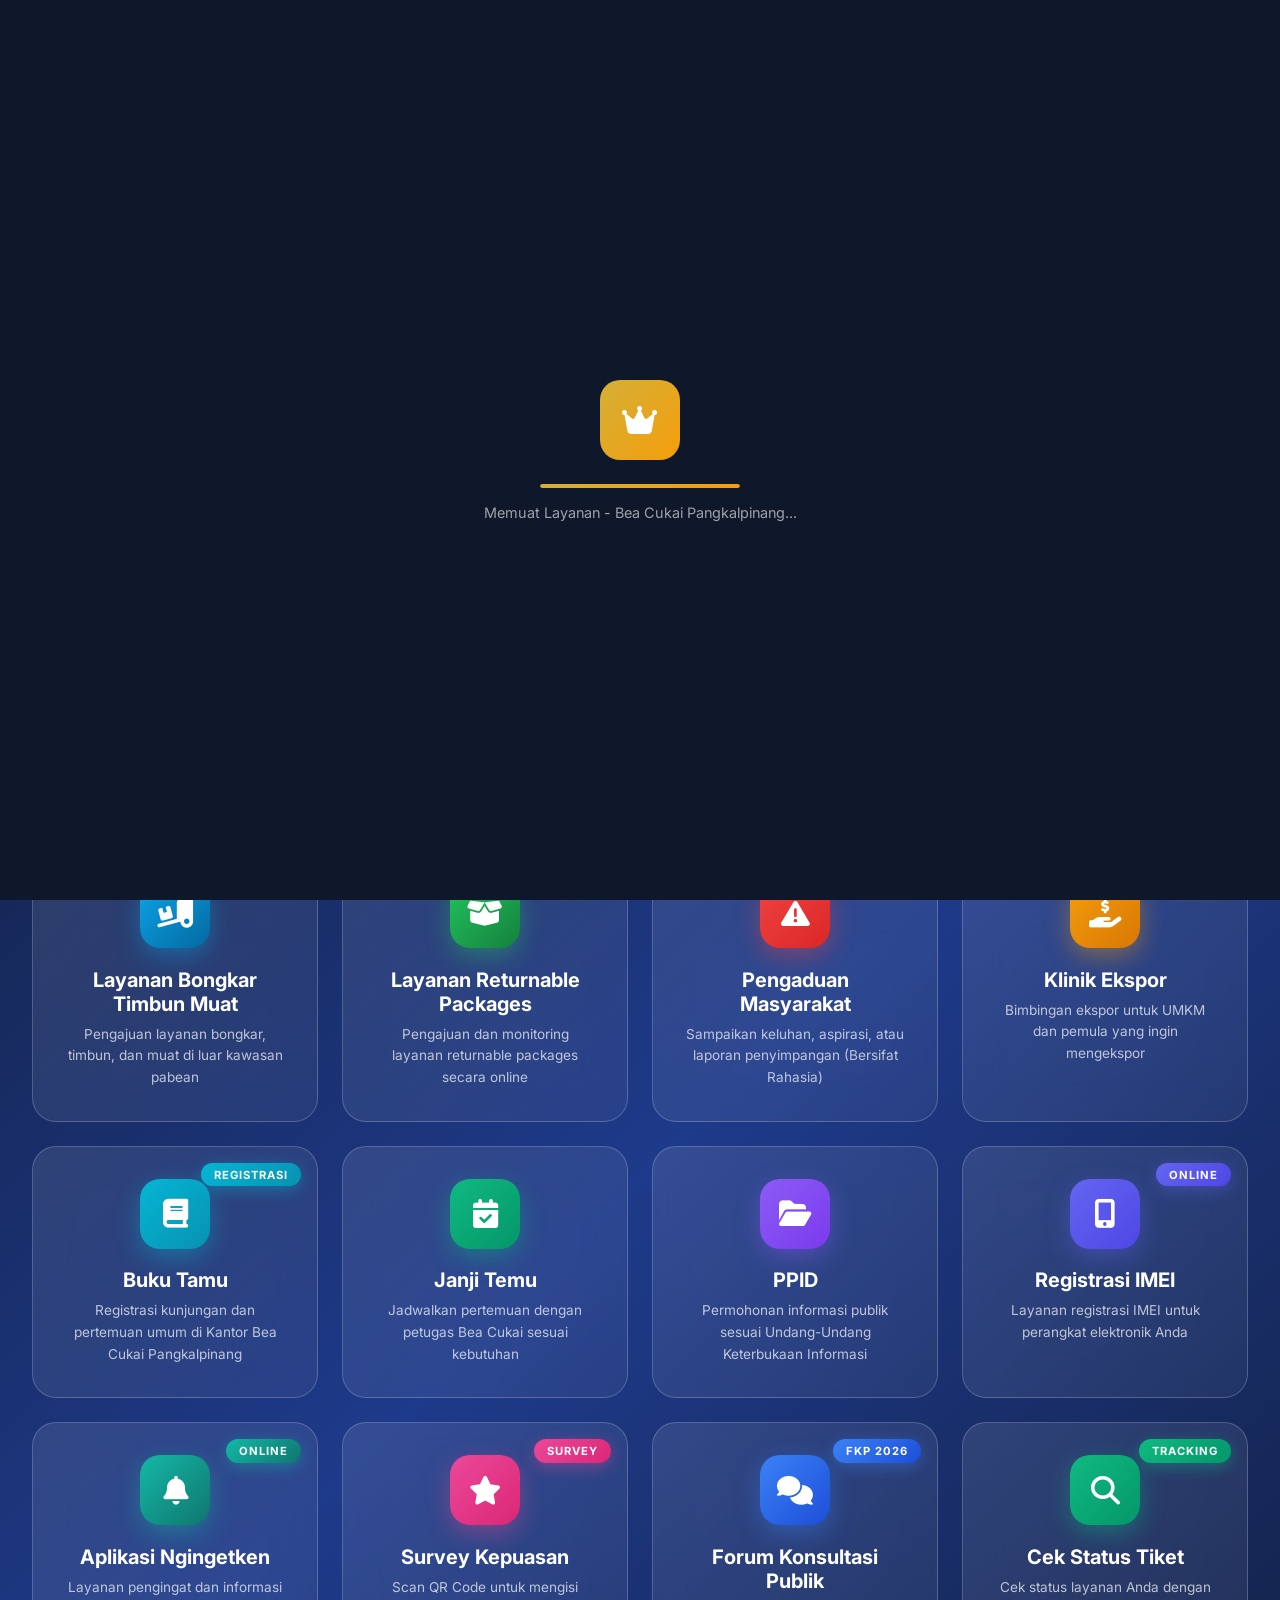
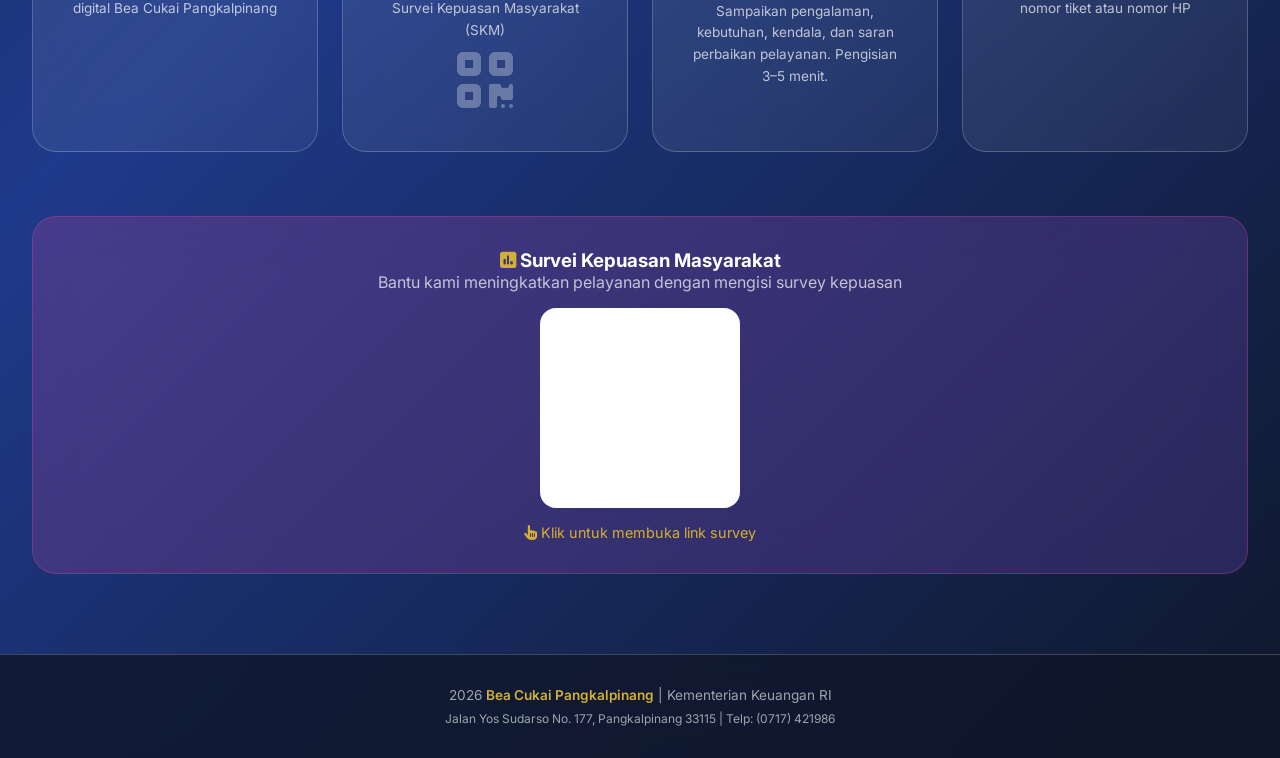
==== commit 49b092b4: "Reorder front desk service cards" ====
--- a/index.html
+++ b/index.html
@@ -359,20 +359,20 @@
             <div class="services-grid">
                 <div class="service-card service-ekspor" onclick="openExportScreening()"><span class="service-badge">Utama</span><div class="service-icon"><i class="fas fa-ship"></i></div><h3>Layanan Ekspor</h3><p>Screening kesiapan dan ketentuan sebelum mengakses Portal Bea Cukai</p></div>
                 <div class="service-card service-impor" onclick="openImportScreening()"><span class="service-badge">Impor</span><div class="service-icon"><i class="fas fa-boxes-stacked"></i></div><h3>Layanan Impor</h3><p>Screening Impor untuk Dipakai sebelum mengakses Portal Bea Cukai</p></div>
-                <div class="service-card service-cukai" onclick="openCukaiForm()"><span class="service-badge">NPPBKC</span><div class="service-icon"><i class="fas fa-stamp"></i></div><h3>Layanan Cukai</h3><p>Form persiapan pengajuan Nomor Pokok Pengusaha Barang Kena Cukai</p></div>
-                <a class="service-card service-informasi" href="fkp/" style="text-decoration:none"><span class="service-badge">FKP 2026</span><div class="service-icon"><i class="fas fa-comments" aria-hidden="true"></i></div><h3>Forum Konsultasi Publik</h3><p>Sampaikan pengalaman, kebutuhan, kendala, dan saran perbaikan pelayanan. Pengisian 3–5 menit.</p></a>
+                <div class="service-card service-cukai" onclick="openCukaiForm()"><span class="service-badge">NPPBKC</span><div class="service-icon"><i class="fas fa-stamp"></i></div><h3>Layanan Cukai</h3><p>Permohonan pendataan awal Nomor Pokok Pengusaha Barang Kena Cukai</p></div>
+                <div class="service-card service-informasi" onclick="openModal('informasi')"><span class="service-badge">Populer</span><div class="service-icon"><i class="fas fa-info-circle"></i></div><h3>Layanan Informasi</h3><p>Konsultasi umum Bea Cukai, tanya jawab proses kepabeanan, dan informasi tarif</p></div>
+                <div class="service-card service-seperadik" onclick="window.open('https://seperadik-pangkalpinang.beacukai.go.id/auth', '_blank')"><span class="service-badge">Online</span><div class="service-icon"><i class="fas fa-truck-loading"></i></div><h3>Layanan Bongkar Timbun Muat</h3><p>Pengajuan layanan bongkar, timbun, dan muat di luar kawasan pabean</p></div>
+                <div class="service-card service-repack" onclick="window.open('https://repack-pangkalpinang.beacukai.go.id/', '_blank')"><span class="service-badge">Online</span><div class="service-icon"><i class="fas fa-box-open"></i></div><h3>Layanan Returnable Packages</h3><p>Pengajuan dan monitoring layanan returnable packages secara online</p></div>
+                <div class="service-card service-pengaduan" onclick="openModal('pengaduan')"><span class="service-badge">Prioritas</span><div class="service-icon"><i class="fas fa-exclamation-triangle"></i></div><h3>Pengaduan Masyarakat</h3><p>Sampaikan keluhan, aspirasi, atau laporan penyimpangan (Bersifat Rahasia)</p></div>
+                <div class="service-card service-klinik" onclick="openKlinikEkspor()"><span class="service-badge">UMKM</span><div class="service-icon"><i class="fas fa-hand-holding-usd"></i></div><h3>Klinik Ekspor</h3><p>Bimbingan ekspor untuk UMKM dan pemula yang ingin mengekspor</p></div>
                 <div class="service-card service-buku" onclick="openModal('buku')"><span class="service-badge">Registrasi</span><div class="service-icon"><i class="fas fa-book"></i></div><h3>Buku Tamu</h3><p>Registrasi kunjungan dan pertemuan umum di Kantor Bea Cukai Pangkalpinang</p></div>
-                <div class="service-card service-informasi" onclick="openModal('informasi')"><span class="service-badge">Populer</span><div class="service-icon"><i class="fas fa-info-circle"></i></div><h3>Layanan Informasi</h3><p>Konsultasi umum Bea Cukai, tanya jawab proses kepabeanan, dan informasi tarif</p></div>
-                <div class="service-card service-pengaduan" onclick="openModal('pengaduan')"><span class="service-badge">Prioritas</span><div class="service-icon"><i class="fas fa-exclamation-triangle"></i></div><h3>Pengaduan Masyarakat</h3><p>Sampaikan keluhan, aspirasi, atau laporan penyimpangan (Bersifat Rahasia)</p></div>
-                <div class="service-card service-klinik" onclick="openKlinikEkspor()"><span class="service-badge">UMKM</span><div class="service-icon"><i class="fas fa-hand-holding-usd"></i></div><h3>Klinik Ekspor</h3><p>Bimbingan ekspor untuk UMKM dan pemula yang ingin mengekspor</p></div>
-                <div class="service-card service-janji" onclick="openModal('janji')"><div class="service-icon"><i class="fas fa-calendar-check"></i></div><h3>Janji Temu</h3><p>Jadwalkan pertemuan dengan petugas Bea Cukai sesuai kebutuhan</p></div>
+                <div class="service-card service-janji" onclick="openModal('janji')"><div class="service-icon"><i class="fas fa-calendar-check"></i></div><h3>Janji Temu</h3><p>Jadwalkan pertemuan dengan petugas Bea Cukai sesuai kebutuhan</p></div>
                 <div class="service-card service-ppid" onclick="openModal('ppid')"><div class="service-icon"><i class="fas fa-folder-open"></i></div><h3>PPID</h3><p>Permohonan informasi publik sesuai Undang-Undang Keterbukaan Informasi</p></div>
                 <div class="service-card service-imei" onclick="window.open('https://webbcpapin.github.io/IMEI/', '_blank')"><span class="service-badge">Online</span><div class="service-icon"><i class="fas fa-mobile-alt"></i></div><h3>Registrasi IMEI</h3><p>Layanan registrasi IMEI untuk perangkat elektronik Anda</p></div>
                 <div class="service-card service-ngingetken" onclick="window.open('https://webbcpapin.github.io/ngingetken/', '_blank')"><span class="service-badge">Online</span><div class="service-icon"><i class="fas fa-bell"></i></div><h3>Aplikasi Ngingetken</h3><p>Layanan pengingat dan informasi digital Bea Cukai Pangkalpinang</p></div>
-                <div class="service-card service-seperadik" onclick="window.open('https://seperadik-pangkalpinang.beacukai.go.id/auth', '_blank')"><span class="service-badge">Online</span><div class="service-icon"><i class="fas fa-truck-loading"></i></div><h3>Layanan Bongkar Timbun Muat di Luar Kawasan Pabean</h3><p>Pengajuan layanan bongkar, timbun, dan muat di luar kawasan pabean</p></div>
-                <div class="service-card service-repack" onclick="window.open('https://repack-pangkalpinang.beacukai.go.id/', '_blank')"><span class="service-badge">Online</span><div class="service-icon"><i class="fas fa-box-open"></i></div><h3>Layanan Returnable Packages</h3><p>Pengajuan dan monitoring layanan returnable packages secara online</p></div>
+                <div class="service-card service-skm" onclick="toggleSKM()"><span class="service-badge">Survey</span><div class="service-icon"><i class="fas fa-star"></i></div><h3>Survey Kepuasan</h3><p>Scan QR Code untuk mengisi Survei Kepuasan Masyarakat (SKM)</p><div class="qr-display" id="qrDisplay"><div id="qrCodeContainer"></div></div><div class="skm-preview" id="skmPreview"><i class="fas fa-qrcode"></i></div></div>
+                <a class="service-card service-informasi" href="fkp/" style="text-decoration:none"><span class="service-badge">FKP 2026</span><div class="service-icon"><i class="fas fa-comments" aria-hidden="true"></i></div><h3>Forum Konsultasi Publik</h3><p>Sampaikan pengalaman, kebutuhan, kendala, dan saran perbaikan pelayanan. Pengisian 3–5 menit.</p></a>
                 <div class="service-card service-cek" onclick="openCekTiket()"><span class="service-badge">Tracking</span><div class="service-icon"><i class="fas fa-search"></i></div><h3>Cek Status Tiket</h3><p>Cek status layanan Anda dengan nomor tiket atau nomor HP</p></div>
-                <div class="service-card service-skm" onclick="toggleSKM()"><span class="service-badge">Survey</span><div class="service-icon"><i class="fas fa-star"></i></div><h3>Survey Kepuasan</h3><p>Scan QR Code untuk mengisi Survei Kepuasan Masyarakat (SKM)</p><div class="qr-display" id="qrDisplay"><div id="qrCodeContainer"></div></div><div class="skm-preview" id="skmPreview"><i class="fas fa-qrcode"></i></div></div>
             </div>
         </section>
         <section class="klinik-qr-section" aria-labelledby="klinikQRTitle">
@@ -562,14 +562,14 @@
     <div class="modal-overlay" id="modal-cukai">
         <div class="modal modal-wide">
             <div class="modal-header" style="--modal-color:#f97316;--modal-color-dark:#c2410c;--modal-glow:rgba(249,115,22,0.2);">
-                <div class="modal-title"><i class="fas fa-stamp"></i><div><h2>Form Persiapan NPPBKC</h2><small>Layanan Cukai — pemeriksaan kelengkapan pengajuan</small></div></div>
+                <div class="modal-title"><i class="fas fa-stamp"></i><div><h2>Permohonan Pendataan Awal NPPBKC</h2><small>Layanan Cukai — pemeriksaan kelengkapan pengajuan</small></div></div>
                 <button class="modal-close" onclick="closeModal('cukai')" aria-label="Tutup formulir"><i class="fas fa-times"></i></button>
             </div>
             <div class="modal-body">
                 <div class="screening-intro" style="border-color:rgba(249,115,22,0.3);background:rgba(249,115,22,0.1);">
-                    Form ini membantu menyiapkan permohonan Nomor Pokok Pengusaha Barang Kena Cukai berdasarkan
+                    Formulir ini merupakan pengajuan permohonan pendataan awal Nomor Pokok Pengusaha Barang Kena Cukai berdasarkan
                     <a href="https://www.beacukai.go.id/pengajuan-nppbkc" target="_blank" rel="noopener noreferrer" style="color:#fdba74;">ketentuan Pengajuan NPPBKC DJBC</a>.
-                    Isian tidak otomatis dikirim ke DJBC dan bukan permohonan resmi.
+                    Pendataan awal tidak menggantikan permohonan resmi. Dokumen kelengkapan wajib disampaikan ke Kantor Bea Cukai Pangkalpinang dan baru dicatat sebagai permohonan resmi setelah diterima serta diverifikasi oleh petugas kantor.
                 </div>
 
                 <form id="form-nppbkc" onsubmit="checkNppbkcReadiness(event)">
@@ -621,7 +621,12 @@
                         <div class="form-group" style="margin-top:1rem;"><label class="form-label" for="nppbkcProsesBisnis">Ringkasan proses bisnis <span class="required">*</span></label><textarea class="form-textarea" id="nppbkcProsesBisnis" name="proses_bisnis" required placeholder="Jelaskan profil, proses usaha/produksi, SOP, kapasitas, produk, serta kesiapan pemaparan"></textarea></div>
                     </section>
 
-                    <button type="submit" class="btn-submit" style="--modal-color:#f97316;--modal-color-dark:#c2410c;--modal-glow:rgba(249,115,22,0.25);"><i class="fas fa-clipboard-check"></i> Periksa Kelengkapan NPPBKC</button>
+                    <label class="nppbkc-check" style="margin-bottom:1rem;border-color:rgba(249,115,22,0.35);background:rgba(249,115,22,0.08);">
+                        <input type="checkbox" name="persetujuan_pendataan_awal" required>
+                        Saya memahami bahwa pengiriman formulir ini hanya mencatat permohonan pendataan awal. Seluruh dokumen kelengkapan wajib disampaikan ke Kantor Bea Cukai Pangkalpinang, dan permohonan baru tercatat resmi setelah dokumen diterima serta diverifikasi oleh petugas kantor.
+                    </label>
+
+                    <button type="submit" class="btn-submit" style="--modal-color:#f97316;--modal-color-dark:#c2410c;--modal-glow:rgba(249,115,22,0.25);"><i class="fas fa-clipboard-check"></i> Periksa Kelengkapan &amp; Lanjutkan</button>
                 </form>
 
                 <div class="screening-result" id="nppbkcResult" role="status" aria-live="polite">
@@ -629,6 +634,7 @@
                     <p id="nppbkcResultMessage"></p>
                     <pre class="nppbkc-result-preview" id="nppbkcSummary"></pre>
                     <div class="screening-result-actions">
+                        <button class="screening-action primary" id="nppbkcSubmitInitial" type="button" onclick="submitNppbkcInitialRequest()"><i class="fas fa-paper-plane"></i> Ajukan Pendataan Awal</button>
                         <button class="screening-action primary" type="button" onclick="copyNppbkcSummary()"><i class="fas fa-copy"></i> Salin Ringkasan</button>
                         <button class="screening-action" type="button" onclick="downloadNppbkcSummary()"><i class="fas fa-download"></i> Unduh Ringkasan</button>
                         <a class="screening-action" href="https://www.beacukai.go.id/pengajuan-nppbkc" target="_blank" rel="noopener noreferrer"><i class="fas fa-book-open"></i> Ketentuan Resmi</a>
@@ -997,11 +1003,11 @@
     <div class="ticket-overlay" id="ticketOverlay" onclick="closeTicket()"></div>
     <div class="ticket-display" id="ticketDisplay" style="display:none;">
         <div class="ticket-icon"><i class="fas fa-check"></i></div>
-        <h3 style="color:var(--white);margin-bottom:0.5rem;">Pendaftaran Berhasil!</h3>
-        <p class="ticket-info">Nomor Tiket Anda:</p>
+        <h3 id="ticketTitle" style="color:var(--white);margin-bottom:0.5rem;">Pendaftaran Berhasil!</h3>
+        <p class="ticket-info" id="ticketNumberLabel">Nomor Tiket Anda:</p>
         <div class="ticket-number" id="ticketNumber">BC-20260430-001</div>
         <div class="ticket-qr" id="ticketQR"><div id="ticketQRContainer"></div></div>
-        <p class="ticket-info">Screenshot atau foto nomor tiket ini<br>untuk mengecek status layanan</p>
+        <p class="ticket-info" id="ticketGuidance">Screenshot atau foto nomor tiket ini<br>untuk mengecek status layanan</p>
         <button class="btn-submit" style="margin-top:1.5rem;max-width:200px;" onclick="closeTicket()"><i class="fas fa-check"></i> Selesai</button>
     </div>
 
@@ -2009,6 +2015,13 @@
         document.getElementById('adminFilterTanggalBuku').value = today;
         initQRCode();
         openRequestedService();
+        const nppbkcForm = document.getElementById('form-nppbkc');
+        if (nppbkcForm) {
+            nppbkcForm.addEventListener('input', function() {
+                lastNppbkcSummary = '';
+                document.getElementById('nppbkcResult').className = 'screening-result';
+            });
+        }
         setTimeout(initCharts, 500);
         renderDetailInformasiTable();
         loadDashboardData();
@@ -2802,7 +2815,7 @@
             const actualIndex = start + index;
             const status = row.status || 'Diterima';
             const statusClass = getStatusClass(status);
-            const layananLabels = { 'buku': 'Buku Tamu', 'informasi': 'Layanan Info', 'pengaduan': 'Pengaduan', 'klinik': 'Klinik Ekspor', 'janji': 'Janji Temu', 'ppid': 'PPID' };
+            const layananLabels = { 'buku': 'Buku Tamu', 'informasi': 'Layanan Info', 'pengaduan': 'Pengaduan', 'klinik': 'Klinik Ekspor', 'janji': 'Janji Temu', 'ppid': 'PPID', 'cukai': 'Pendataan Awal Cukai' };
 
             html += '<tr><td style="padding:0.75rem;">' + (actualIndex + 1) + '</td>' +
                 '<td style="padding:0.75rem;">' + (getDateKey(row.tanggal || row.timestamp) || '-') + '</td>' +
@@ -2981,7 +2994,7 @@
 
     function renderTiketResult(data, container) {
         const statusClass = getStatusClass(data.data.status || 'Diproses');
-        const layananLabels = { 'buku': 'Buku Tamu', 'informasi': 'Layanan Informasi', 'pengaduan': 'Pengaduan', 'klinik': 'Klinik Ekspor', 'janji': 'Janji Temu', 'ppid': 'PPID' };
+        const layananLabels = { 'buku': 'Buku Tamu', 'informasi': 'Layanan Informasi', 'pengaduan': 'Pengaduan', 'klinik': 'Klinik Ekspor', 'janji': 'Janji Temu', 'ppid': 'PPID', 'cukai': 'Pendataan Awal Cukai' };
         container.innerHTML = '<div class="cek-tiket-result found"><i class="fas fa-check-circle" style="font-size:2rem;color:var(--success);margin-bottom:0.5rem;"></i><h4 style="color:var(--success);">Tiket Ditemukan!</h4>' +
             '<p style="color:rgba(255,255,255,0.9);margin:0.5rem 0;"><strong>Layanan:</strong> ' + (layananLabels[data.layanan] || data.layanan) + '</p>' +
             '<p style="color:rgba(255,255,255,0.9);margin:0.5rem 0;"><strong>Nomor Tiket:</strong> <span style="color:var(--gold);font-family:monospace;">' + (data.data.id_tiket || '-') + '</span></p>' +
@@ -2993,7 +3006,7 @@
 
     function renderLocalTiketResult(data, container) {
         const statusClass = getStatusClass(data.status || 'Menunggu Sinkronisasi');
-        const layananLabels = { 'buku': 'Buku Tamu', 'informasi': 'Layanan Informasi', 'pengaduan': 'Pengaduan', 'klinik': 'Klinik Ekspor', 'janji': 'Janji Temu', 'ppid': 'PPID' };
+        const layananLabels = { 'buku': 'Buku Tamu', 'informasi': 'Layanan Informasi', 'pengaduan': 'Pengaduan', 'klinik': 'Klinik Ekspor', 'janji': 'Janji Temu', 'ppid': 'PPID', 'cukai': 'Pendataan Awal Cukai' };
         container.innerHTML = '<div class="cek-tiket-result found"><i class="fas fa-check-circle" style="font-size:2rem;color:var(--success);margin-bottom:0.5rem;"></i><h4 style="color:var(--success);">Tiket Ditemukan (Lokal)</h4>' +
             '<p style="color:rgba(255,255,255,0.9);margin:0.5rem 0;"><strong>Layanan:</strong> ' + (layananLabels[data.layanan] || data.layanan || '-') + '</p>' +
             '<p style="color:rgba(255,255,255,0.9);margin:0.5rem 0;"><strong>Nomor Tiket:</strong> <span style="color:var(--gold);font-family:monospace;">' + (data.id_tiket || data.ticketNumber || '-') + '</span></p>' +
@@ -3251,8 +3264,13 @@
         result.className = 'screening-result active ' + (missing.length === 0 ? 'ready' : 'review');
         title.textContent = missing.length === 0 ? 'Persiapan awal NPPBKC lengkap' : 'Masih ada kelengkapan yang perlu disiapkan';
         message.textContent = missing.length === 0
-            ? 'Form menunjukkan kesiapan awal untuk melanjutkan proses permohonan NPPBKC. Tetap cocokkan dokumen dan kondisi lokasi dengan ketentuan resmi serta arahan Kantor Bea dan Cukai yang mengawasi.'
-            : 'Lengkapi ' + missing.length + ' poin berikut sebelum mengajukan permohonan resmi: ' + missing.join('; ') + '.';
+            ? 'Isian siap dikirim sebagai permohonan pendataan awal. Setelah memperoleh nomor referensi, seluruh dokumen kelengkapan tetap wajib disampaikan ke Kantor Bea Cukai Pangkalpinang untuk diterima, diverifikasi, dan dicatat sebagai permohonan resmi.'
+            : 'Pendataan awal tetap dapat dikirim, tetapi lengkapi ' + missing.length + ' poin berikut sebelum menyampaikan dokumen untuk pencatatan resmi di kantor: ' + missing.join('; ') + '.';
+
+        const submitInitialButton = document.getElementById('nppbkcSubmitInitial');
+        submitInitialButton.innerHTML = missing.length === 0
+            ? '<i class="fas fa-paper-plane"></i> Ajukan Pendataan Awal'
+            : '<i class="fas fa-paper-plane"></i> Kirim Pendataan Awal (Belum Lengkap)';
 
         const lines = [
             'RINGKASAN PERSIAPAN PENGAJUAN NPPBKC',
@@ -3270,11 +3288,11 @@
             'Status Berita Acara: ' + baStatusText,
             'Ringkasan proses bisnis: ' + data.get('proses_bisnis'),
             '',
-            missing.length === 0 ? 'STATUS: Persiapan awal lengkap' : 'STATUS: Perlu dilengkapi',
+            missing.length === 0 ? 'STATUS KELENGKAPAN: Persiapan awal lengkap' : 'STATUS KELENGKAPAN: Perlu dilengkapi',
             missing.length === 0 ? 'Tidak ada kekurangan yang terdeteksi dari isian.' : 'Kekurangan:\n- ' + missing.join('\n- '),
             '',
             'Sumber ketentuan: ' + NPPBKC_GUIDE_URL,
-            'Catatan: Ringkasan ini bukan permohonan atau keputusan resmi DJBC.'
+            'Catatan: Data ini merupakan permohonan pendataan awal. Permohonan resmi baru dicatat setelah dokumen diterima dan diverifikasi oleh Kantor Bea Cukai Pangkalpinang.'
         ];
         lastNppbkcSummary = lines.join('\n');
         summary.textContent = lastNppbkcSummary;
@@ -3307,6 +3325,70 @@
         link.remove();
         URL.revokeObjectURL(downloadUrl);
         showToast('Ringkasan NPPBKC berhasil diunduh', 'success');
+    }
+
+    async function submitNppbkcInitialRequest() {
+        const form = document.getElementById('form-nppbkc');
+        if (!form.reportValidity()) return;
+        if (!lastNppbkcSummary) {
+            showToast('Periksa kelengkapan formulir terlebih dahulu.', 'warning');
+            return;
+        }
+
+        const button = document.getElementById('nppbkcSubmitInitial');
+        const originalContent = button.innerHTML;
+        button.disabled = true;
+        button.innerHTML = '<div class="spinner"></div> Mengirim Pendataan...';
+
+        const formData = new FormData(form);
+        const checkboxNames = ['denah_dalam', 'denah_situasi', 'izin_usaha', 'data_registrasi', 'surat_pernyataan', 'surat_pemaparan', 'daftar_mesin', 'daftar_penyalur', 'persetujuan_pendataan_awal'];
+        checkboxNames.forEach(function(name) {
+            const field = form.elements[name];
+            formData.set(name, field && field.checked ? 'Ya' : 'Tidak');
+        });
+
+        const ticketNumber = generateTicketNumber();
+        formData.set('action', 'submit');
+        formData.set('layanan', 'cukai');
+        formData.set('timestamp', new Date().toISOString());
+        formData.set('id_tiket', ticketNumber);
+        formData.set('status', 'Pendataan Awal - Menunggu Dokumen');
+        formData.set('ringkasan_kelengkapan', lastNppbkcSummary);
+
+        const completeData = {};
+        formData.forEach(function(value, key) { completeData[key] = value; });
+        formData.set('data', JSON.stringify(completeData));
+        currentTicketNumber = ticketNumber;
+        saveToLocal(formData, ticketNumber);
+
+        try {
+            const plainData = {};
+            formData.forEach(function(value, key) { plainData[key] = value; });
+            const response = await apiFetch(GAS_URL, {
+                method: 'POST',
+                headers: { 'Content-Type': 'application/x-www-form-urlencoded' },
+                body: new URLSearchParams(plainData).toString()
+            });
+            const result = await response.json();
+            if (result.success) {
+                removeFromLocal(ticketNumber);
+                showToast('Pendataan awal berhasil dicatat. Referensi: ' + ticketNumber, 'success');
+            } else {
+                showToast('Pendataan tersimpan lokal dan akan disinkronkan ulang.', 'warning');
+            }
+        } catch (error) {
+            console.log('Pendataan awal Cukai tersimpan lokal:', error);
+            showToast('Pendataan tersimpan lokal dan akan disinkronkan ulang.', 'warning');
+        }
+
+        closeModal('cukai');
+        showTicket(ticketNumber, 'cukai');
+        form.reset();
+        updateNppbkcPhysicalGuide();
+        document.getElementById('nppbkcResult').className = 'screening-result';
+        lastNppbkcSummary = '';
+        button.disabled = false;
+        button.innerHTML = originalContent;
     }
 
     function openKlinikEkspor() {
@@ -3512,9 +3594,14 @@
         return 'BC-' + dateStr + '-' + random;
     }
 
-    function showTicket(number, type) {
-        document.getElementById('ticketNumber').textContent = number;
-        document.getElementById('ticketOverlay').classList.add('active');
+    function showTicket(number, type) {
+        document.getElementById('ticketNumber').textContent = number;
+        document.getElementById('ticketTitle').textContent = type === 'cukai' ? 'Pendataan Awal Berhasil Dicatat!' : 'Pendaftaran Berhasil!';
+        document.getElementById('ticketNumberLabel').textContent = type === 'cukai' ? 'Nomor Referensi Pendataan Awal:' : 'Nomor Tiket Anda:';
+        document.getElementById('ticketGuidance').innerHTML = type === 'cukai'
+            ? 'Simpan nomor referensi ini. Dokumen kelengkapan wajib disampaikan ke Kantor Bea Cukai Pangkalpinang.<br>Permohonan resmi dicatat setelah dokumen diterima dan diverifikasi petugas.'
+            : 'Screenshot atau foto nomor tiket ini<br>untuk mengecek status layanan';
+        document.getElementById('ticketOverlay').classList.add('active');
         document.getElementById('ticketDisplay').style.display = 'block';
 
         try {
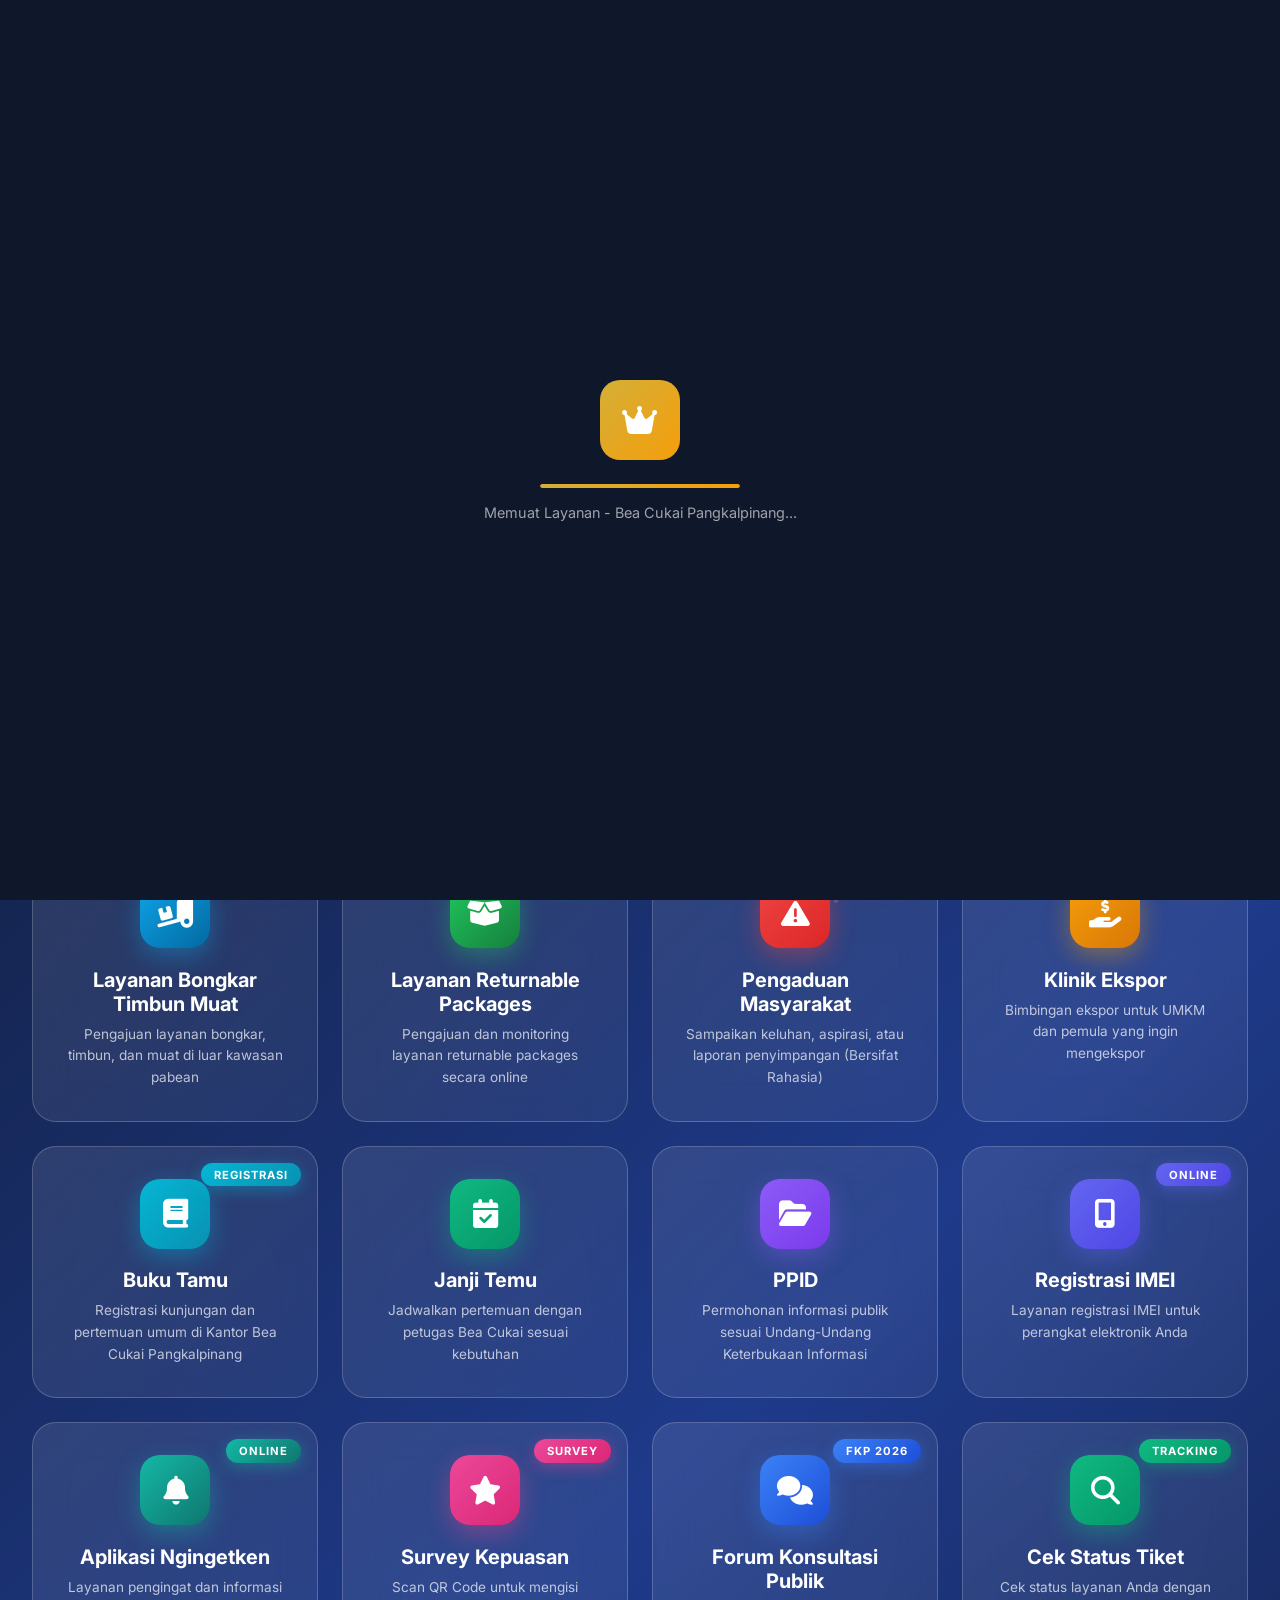
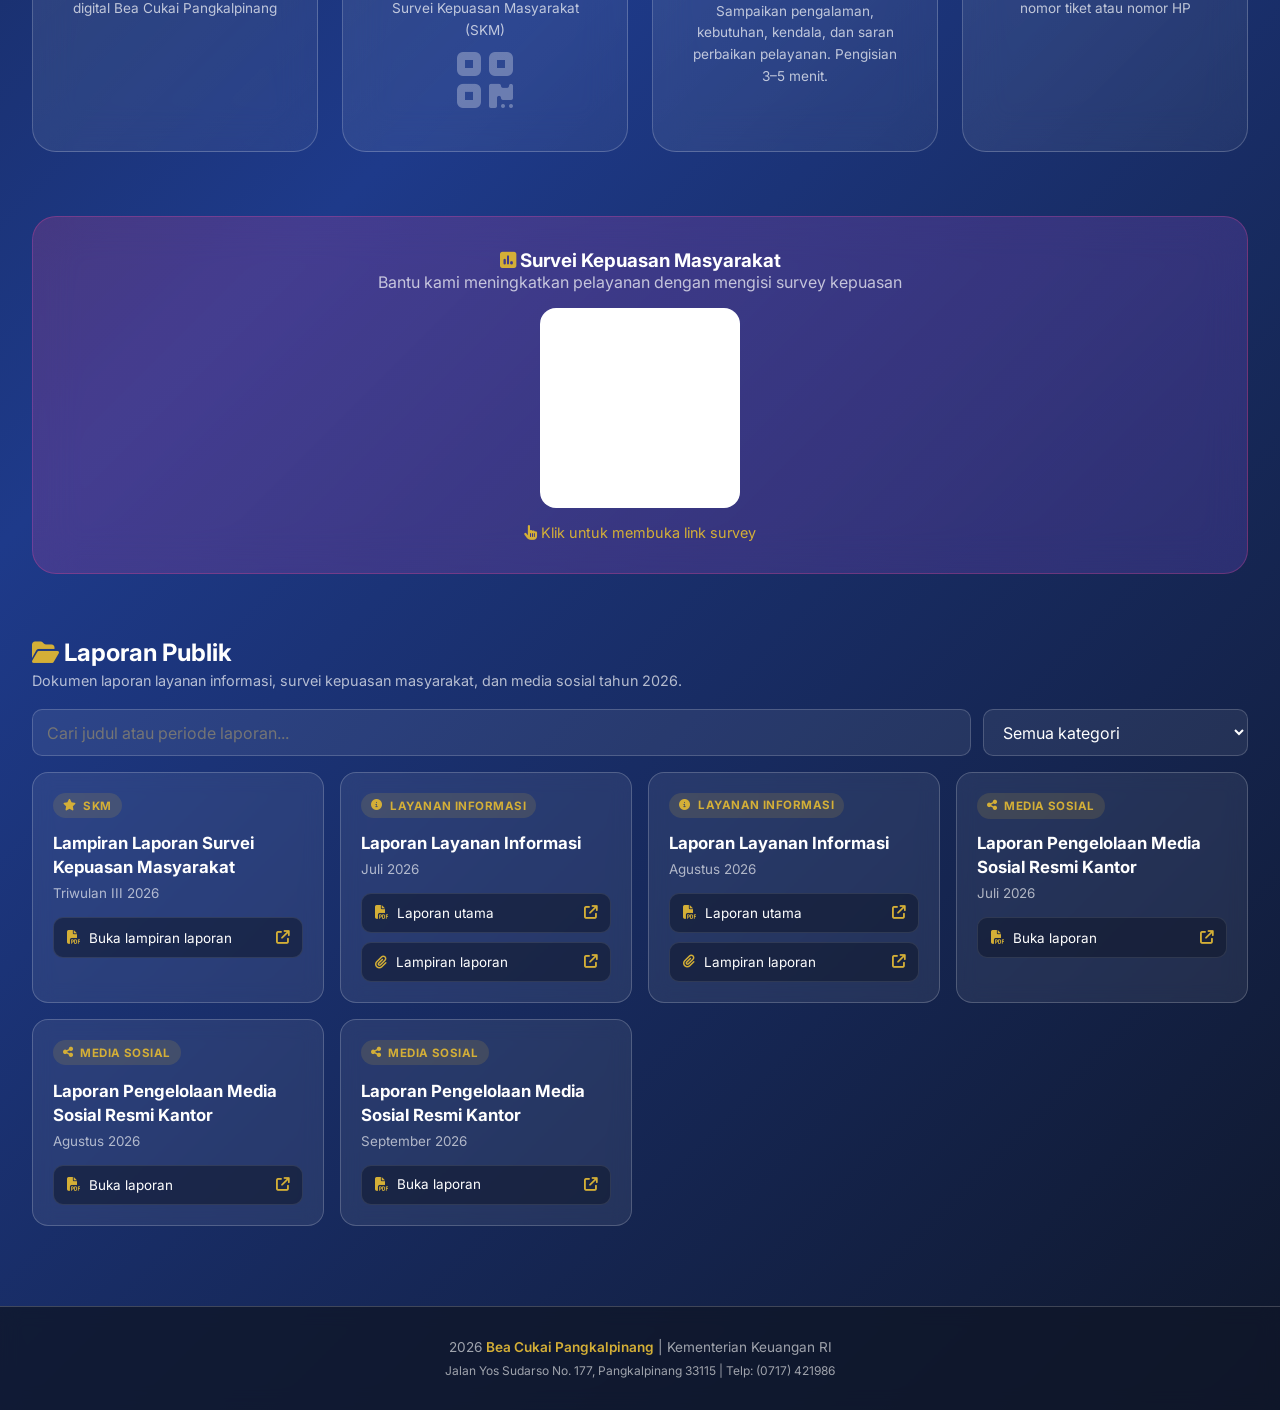
==== commit 48f0926d: "Add public 2026 report library" ====
--- a/index.html
+++ b/index.html
@@ -229,9 +229,33 @@
         .footer { background:rgba(15,23,42,0.8); border-top:1px solid var(--glass-border); padding:2rem; text-align:center; margin-top:3rem; backdrop-filter:blur(10px); }
         .footer p { color:rgba(255,255,255,0.6); font-size:0.85rem; }
         .footer .gold { color:var(--gold); font-weight:600; }
+        .reports-section { max-width:1400px; margin:0 auto; padding:2rem; scroll-margin-top:100px; }
+        .reports-heading { display:flex; justify-content:space-between; align-items:flex-end; gap:1rem; flex-wrap:wrap; margin-bottom:1.25rem; }
+        .reports-heading h3 { font-size:1.5rem; margin-bottom:0.35rem; }
+        .reports-heading p { color:rgba(255,255,255,0.68); font-size:0.9rem; }
+        .reports-toolbar { display:flex; gap:0.75rem; flex-wrap:wrap; margin-bottom:1rem; }
+        .reports-search,.reports-filter { min-height:44px; padding:0.7rem 0.9rem; border:1px solid rgba(255,255,255,0.18); border-radius:10px; background:rgba(255,255,255,0.07); color:white; font:inherit; }
+        .reports-search { flex:1; min-width:220px; }
+        .reports-filter option { background:#1e293b; color:white; }
+        .reports-search:focus,.reports-filter:focus { outline:2px solid var(--gold); outline-offset:2px; }
+        .reports-grid { display:grid; grid-template-columns:repeat(auto-fit,minmax(280px,1fr)); gap:1rem; }
+        .report-card { padding:1.25rem; background:rgba(255,255,255,0.07); border:1px solid var(--glass-border); border-radius:16px; backdrop-filter:blur(10px); }
+        .report-card[hidden] { display:none; }
+        .report-type { display:inline-flex; align-items:center; gap:0.4rem; padding:0.35rem 0.65rem; border-radius:999px; background:rgba(212,175,55,0.15); color:var(--gold); font-size:0.72rem; font-weight:700; text-transform:uppercase; letter-spacing:0.04em; }
+        .report-card h4 { margin:0.8rem 0 0.35rem; font-size:1.05rem; line-height:1.45; }
+        .report-period { color:rgba(255,255,255,0.64); font-size:0.84rem; margin-bottom:1rem; }
+        .report-links { display:grid; gap:0.55rem; }
+        .report-link { display:flex; align-items:center; justify-content:space-between; gap:0.75rem; padding:0.7rem 0.8rem; color:white; text-decoration:none; background:rgba(15,23,42,0.55); border:1px solid rgba(255,255,255,0.1); border-radius:10px; font-size:0.84rem; transition:all 0.2s; }
+        .report-link:hover { border-color:var(--gold); transform:translateY(-1px); }
+        .report-link span { display:flex; align-items:center; gap:0.55rem; }
+        .report-link i { color:var(--gold); }
+        .reports-empty { display:none; padding:1.25rem; color:rgba(255,255,255,0.7); text-align:center; }
+        .sr-only { position:absolute; width:1px; height:1px; padding:0; margin:-1px; overflow:hidden; clip:rect(0,0,0,0); white-space:nowrap; border:0; }
         @media (max-width:768px) {
             .hero h2 { font-size:1.75rem; } .services-grid { grid-template-columns:1fr; } .form-row { grid-template-columns:1fr; }
-            .header { padding:0.75rem 1rem; } .brand-text h1 { font-size:1rem; } .dashboard-grid { grid-template-columns:1fr; }
+            .header { padding:0.75rem 1rem; } .brand-text h1 { font-size:1rem; } .dashboard-grid { grid-template-columns:1fr; }
+            .header-actions { gap:0.4rem; } .header-actions .btn-header { padding:0.55rem 0.7rem; font-size:0.72rem; }
+            .header-actions .btn-header i { display:none; } .reports-section { padding:1rem; }
             .hero-stats { gap:1rem; } .dashboard-nav { justify-content:center; } .dashboard-header { flex-direction:column; align-items:stretch; }
             .klinik-qr-section { padding:0 1rem 1rem; }
             .klinik-qr-card { grid-template-columns:1fr; padding:1.5rem; text-align:center; }
@@ -332,6 +356,7 @@
             <div class="brand-text"><h1>BEA CUKAI PANGKALPINANG</h1><p>Sistem Layanan Frontdesk Terintegrasi</p></div>
         </div>
         <div class="header-actions">
+            <button class="btn-header btn-dashboard" type="button" onclick="document.getElementById('laporan-publik').scrollIntoView({behavior:'smooth'})"><i class="fas fa-file-pdf"></i> Laporan Publik</button>
             <button class="btn-header btn-cek-tiket" onclick="openCekTiket()"><i class="fas fa-ticket-alt"></i> Cek Tiket</button>
             <button class="btn-header btn-dashboard public-dashboard-trigger" onclick="openDashboard()"><i class="fas fa-chart-line"></i> Dashboard</button>
             <button class="btn-header btn-admin" onclick="openAdminLogin()"><i class="fas fa-user-shield"></i> Admin</button>
@@ -400,6 +425,49 @@
                 <div id="mainQRCode" style="width:200px;height:200px;margin:0 auto;background:white;border-radius:16px;padding:10px;"><div id="mainQRContainer"></div></div>
                 <p style="color:var(--gold);margin-top:1rem;font-size:0.9rem;"><i class="fas fa-hand-pointer"></i> Klik untuk membuka link survey</p>
             </div>
+        </section>
+        <section class="reports-section" id="laporan-publik" aria-labelledby="reportsTitle">
+            <div class="reports-heading">
+                <div><h3 id="reportsTitle"><i class="fas fa-folder-open" style="color:var(--gold);"></i> Laporan Publik</h3><p>Dokumen laporan layanan informasi, survei kepuasan masyarakat, dan media sosial tahun 2026.</p></div>
+            </div>
+            <div class="reports-toolbar">
+                <label class="sr-only" for="reportSearch">Cari laporan</label>
+                <input class="reports-search" id="reportSearch" type="search" placeholder="Cari judul atau periode laporan..." oninput="filterPublicReports()">
+                <label class="sr-only" for="reportCategory">Filter kategori</label>
+                <select class="reports-filter" id="reportCategory" onchange="filterPublicReports()">
+                    <option value="all">Semua kategori</option>
+                    <option value="informasi">Layanan informasi</option>
+                    <option value="skm">Survei kepuasan masyarakat</option>
+                    <option value="media">Media sosial</option>
+                </select>
+            </div>
+            <div class="reports-grid" id="reportsGrid">
+                <article class="report-card" data-category="skm">
+                    <span class="report-type"><i class="fas fa-star"></i> SKM</span><h4>Lampiran Laporan Survei Kepuasan Masyarakat</h4><p class="report-period">Triwulan III 2026</p>
+                    <div class="report-links"><a class="report-link" href="arsip-laporan/lampiran-skm-triwulan-iii-2026.pdf" target="_blank" rel="noopener"><span><i class="fas fa-file-pdf"></i> Buka lampiran laporan</span><i class="fas fa-arrow-up-right-from-square"></i></a></div>
+                </article>
+                <article class="report-card" data-category="informasi">
+                    <span class="report-type"><i class="fas fa-circle-info"></i> Layanan Informasi</span><h4>Laporan Layanan Informasi</h4><p class="report-period">Juli 2026</p>
+                    <div class="report-links"><a class="report-link" href="arsip-laporan/laporan-layanan-informasi-juli-2026.pdf" target="_blank" rel="noopener"><span><i class="fas fa-file-pdf"></i> Laporan utama</span><i class="fas fa-arrow-up-right-from-square"></i></a><a class="report-link" href="arsip-laporan/lampiran-layanan-informasi-juli-2026.pdf" target="_blank" rel="noopener"><span><i class="fas fa-paperclip"></i> Lampiran laporan</span><i class="fas fa-arrow-up-right-from-square"></i></a></div>
+                </article>
+                <article class="report-card" data-category="informasi">
+                    <span class="report-type"><i class="fas fa-circle-info"></i> Layanan Informasi</span><h4>Laporan Layanan Informasi</h4><p class="report-period">Agustus 2026</p>
+                    <div class="report-links"><a class="report-link" href="arsip-laporan/laporan-layanan-informasi-agustus-2026.pdf" target="_blank" rel="noopener"><span><i class="fas fa-file-pdf"></i> Laporan utama</span><i class="fas fa-arrow-up-right-from-square"></i></a><a class="report-link" href="arsip-laporan/lampiran-layanan-informasi-agustus-2026.pdf" target="_blank" rel="noopener"><span><i class="fas fa-paperclip"></i> Lampiran laporan</span><i class="fas fa-arrow-up-right-from-square"></i></a></div>
+                </article>
+                <article class="report-card" data-category="media">
+                    <span class="report-type"><i class="fas fa-share-nodes"></i> Media Sosial</span><h4>Laporan Pengelolaan Media Sosial Resmi Kantor</h4><p class="report-period">Juli 2026</p>
+                    <div class="report-links"><a class="report-link" href="arsip-laporan/laporan-media-sosial-juli-2026.pdf" target="_blank" rel="noopener"><span><i class="fas fa-file-pdf"></i> Buka laporan</span><i class="fas fa-arrow-up-right-from-square"></i></a></div>
+                </article>
+                <article class="report-card" data-category="media">
+                    <span class="report-type"><i class="fas fa-share-nodes"></i> Media Sosial</span><h4>Laporan Pengelolaan Media Sosial Resmi Kantor</h4><p class="report-period">Agustus 2026</p>
+                    <div class="report-links"><a class="report-link" href="arsip-laporan/laporan-media-sosial-agustus-2026.pdf" target="_blank" rel="noopener"><span><i class="fas fa-file-pdf"></i> Buka laporan</span><i class="fas fa-arrow-up-right-from-square"></i></a></div>
+                </article>
+                <article class="report-card" data-category="media">
+                    <span class="report-type"><i class="fas fa-share-nodes"></i> Media Sosial</span><h4>Laporan Pengelolaan Media Sosial Resmi Kantor</h4><p class="report-period">September 2026</p>
+                    <div class="report-links"><a class="report-link" href="arsip-laporan/laporan-media-sosial-september-2026.pdf" target="_blank" rel="noopener"><span><i class="fas fa-file-pdf"></i> Buka laporan</span><i class="fas fa-arrow-up-right-from-square"></i></a></div>
+                </article>
+            </div>
+            <p class="reports-empty" id="reportsEmpty" role="status">Tidak ada laporan yang cocok dengan pencarian Anda.</p>
         </section>
         <footer class="footer">
             <p> 2026 <span class="gold">Bea Cukai Pangkalpinang</span> | Kementerian Keuangan RI</p>
@@ -1613,6 +1681,20 @@
     <div class="toast" id="toast"><i class="fas fa-check-circle"></i><span id="toastMessage">Operasi berhasil</span></div>
 
     <script>
+    function filterPublicReports() {
+        var query = (document.getElementById('reportSearch').value || '').trim().toLocaleLowerCase('id');
+        var category = document.getElementById('reportCategory').value;
+        var cards = Array.prototype.slice.call(document.querySelectorAll('#reportsGrid .report-card'));
+        var visibleCount = 0;
+        cards.forEach(function(card) {
+            var matchesQuery = !query || card.textContent.toLocaleLowerCase('id').includes(query);
+            var matchesCategory = category === 'all' || card.getAttribute('data-category') === category;
+            card.hidden = !(matchesQuery && matchesCategory);
+            if (!card.hidden) visibleCount += 1;
+        });
+        document.getElementById('reportsEmpty').style.display = visibleCount ? 'none' : 'block';
+    }
+
     // ============================================
     // CONFIGURATION - GANTI DENGAN URL WEBAPP ANDA
     // ============================================
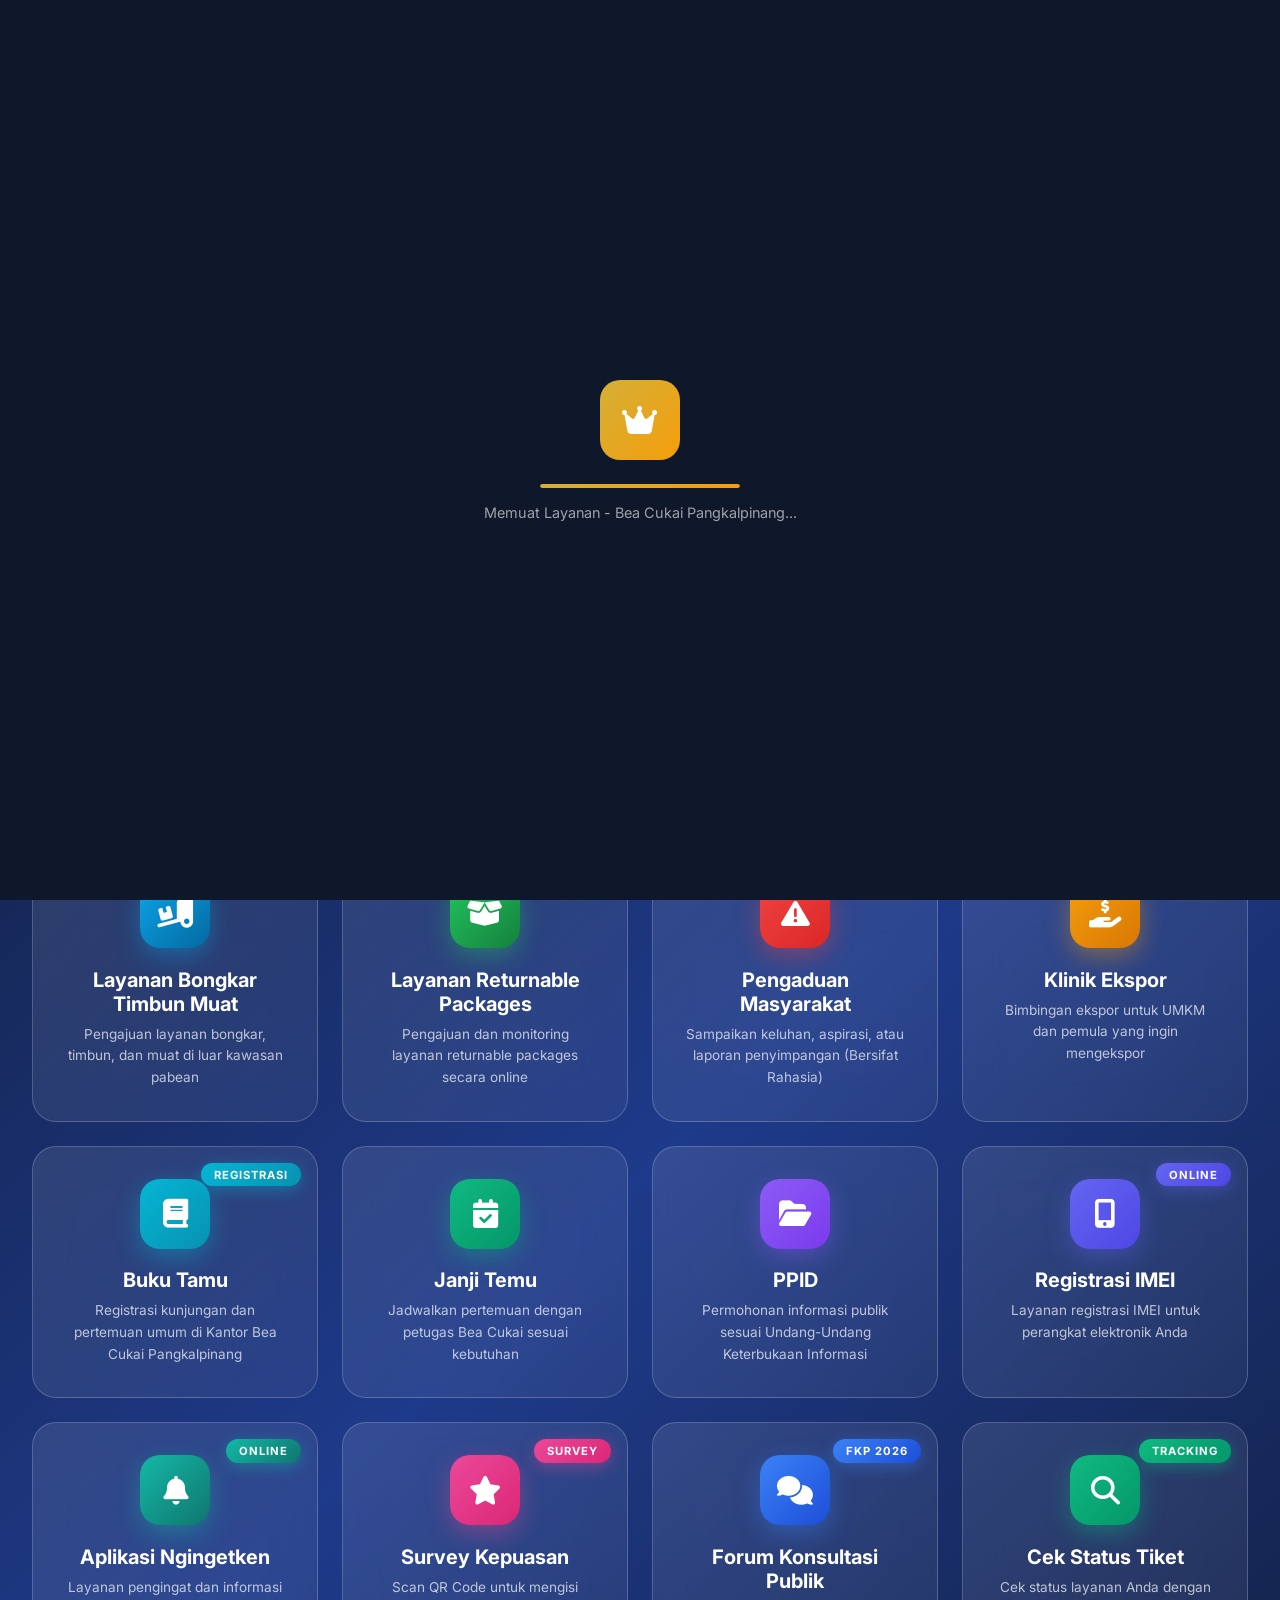
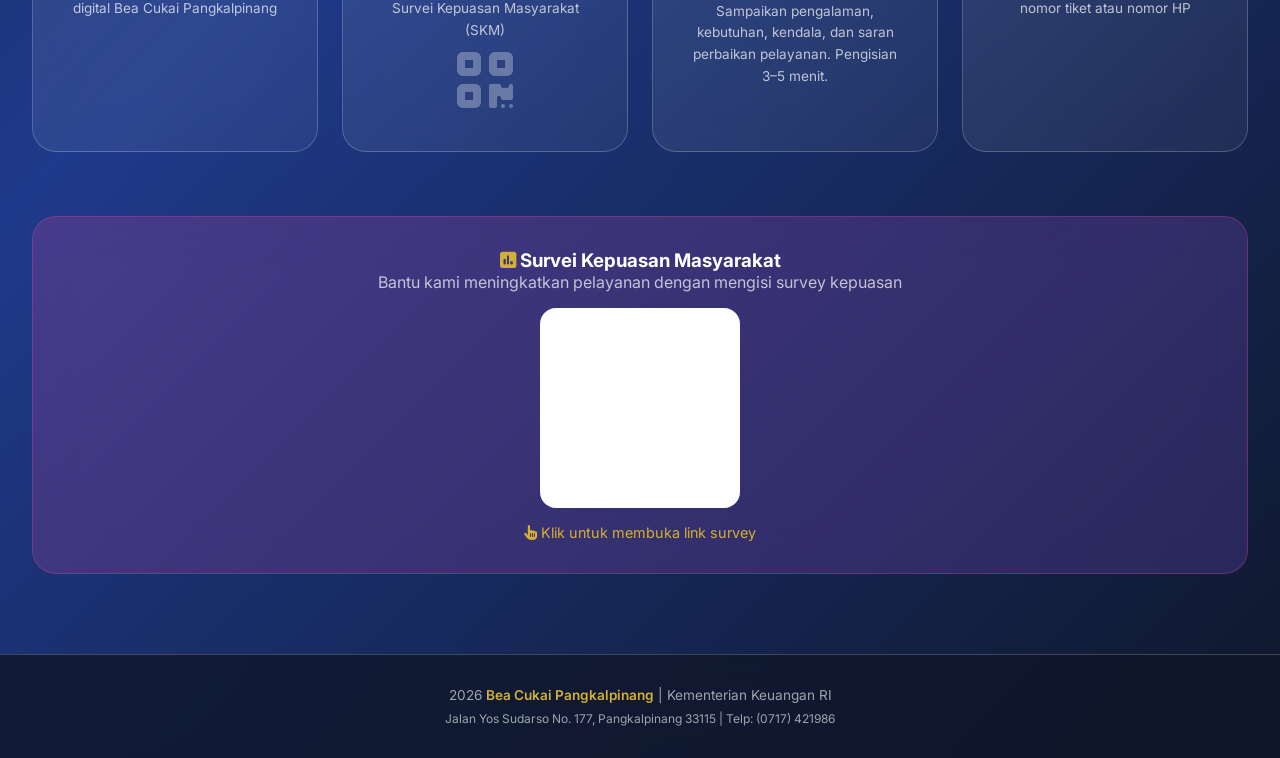
==== commit 8f10c75e: "Use Q3 report data in FrontDesk dashboard" ====
--- a/index.html
+++ b/index.html
@@ -229,33 +229,9 @@
         .footer { background:rgba(15,23,42,0.8); border-top:1px solid var(--glass-border); padding:2rem; text-align:center; margin-top:3rem; backdrop-filter:blur(10px); }
         .footer p { color:rgba(255,255,255,0.6); font-size:0.85rem; }
         .footer .gold { color:var(--gold); font-weight:600; }
-        .reports-section { max-width:1400px; margin:0 auto; padding:2rem; scroll-margin-top:100px; }
-        .reports-heading { display:flex; justify-content:space-between; align-items:flex-end; gap:1rem; flex-wrap:wrap; margin-bottom:1.25rem; }
-        .reports-heading h3 { font-size:1.5rem; margin-bottom:0.35rem; }
-        .reports-heading p { color:rgba(255,255,255,0.68); font-size:0.9rem; }
-        .reports-toolbar { display:flex; gap:0.75rem; flex-wrap:wrap; margin-bottom:1rem; }
-        .reports-search,.reports-filter { min-height:44px; padding:0.7rem 0.9rem; border:1px solid rgba(255,255,255,0.18); border-radius:10px; background:rgba(255,255,255,0.07); color:white; font:inherit; }
-        .reports-search { flex:1; min-width:220px; }
-        .reports-filter option { background:#1e293b; color:white; }
-        .reports-search:focus,.reports-filter:focus { outline:2px solid var(--gold); outline-offset:2px; }
-        .reports-grid { display:grid; grid-template-columns:repeat(auto-fit,minmax(280px,1fr)); gap:1rem; }
-        .report-card { padding:1.25rem; background:rgba(255,255,255,0.07); border:1px solid var(--glass-border); border-radius:16px; backdrop-filter:blur(10px); }
-        .report-card[hidden] { display:none; }
-        .report-type { display:inline-flex; align-items:center; gap:0.4rem; padding:0.35rem 0.65rem; border-radius:999px; background:rgba(212,175,55,0.15); color:var(--gold); font-size:0.72rem; font-weight:700; text-transform:uppercase; letter-spacing:0.04em; }
-        .report-card h4 { margin:0.8rem 0 0.35rem; font-size:1.05rem; line-height:1.45; }
-        .report-period { color:rgba(255,255,255,0.64); font-size:0.84rem; margin-bottom:1rem; }
-        .report-links { display:grid; gap:0.55rem; }
-        .report-link { display:flex; align-items:center; justify-content:space-between; gap:0.75rem; padding:0.7rem 0.8rem; color:white; text-decoration:none; background:rgba(15,23,42,0.55); border:1px solid rgba(255,255,255,0.1); border-radius:10px; font-size:0.84rem; transition:all 0.2s; }
-        .report-link:hover { border-color:var(--gold); transform:translateY(-1px); }
-        .report-link span { display:flex; align-items:center; gap:0.55rem; }
-        .report-link i { color:var(--gold); }
-        .reports-empty { display:none; padding:1.25rem; color:rgba(255,255,255,0.7); text-align:center; }
-        .sr-only { position:absolute; width:1px; height:1px; padding:0; margin:-1px; overflow:hidden; clip:rect(0,0,0,0); white-space:nowrap; border:0; }
         @media (max-width:768px) {
             .hero h2 { font-size:1.75rem; } .services-grid { grid-template-columns:1fr; } .form-row { grid-template-columns:1fr; }
             .header { padding:0.75rem 1rem; } .brand-text h1 { font-size:1rem; } .dashboard-grid { grid-template-columns:1fr; }
-            .header-actions { gap:0.4rem; } .header-actions .btn-header { padding:0.55rem 0.7rem; font-size:0.72rem; }
-            .header-actions .btn-header i { display:none; } .reports-section { padding:1rem; }
             .hero-stats { gap:1rem; } .dashboard-nav { justify-content:center; } .dashboard-header { flex-direction:column; align-items:stretch; }
             .klinik-qr-section { padding:0 1rem 1rem; }
             .klinik-qr-card { grid-template-columns:1fr; padding:1.5rem; text-align:center; }
@@ -356,7 +332,6 @@
             <div class="brand-text"><h1>BEA CUKAI PANGKALPINANG</h1><p>Sistem Layanan Frontdesk Terintegrasi</p></div>
         </div>
         <div class="header-actions">
-            <button class="btn-header btn-dashboard" type="button" onclick="document.getElementById('laporan-publik').scrollIntoView({behavior:'smooth'})"><i class="fas fa-file-pdf"></i> Laporan Publik</button>
             <button class="btn-header btn-cek-tiket" onclick="openCekTiket()"><i class="fas fa-ticket-alt"></i> Cek Tiket</button>
             <button class="btn-header btn-dashboard public-dashboard-trigger" onclick="openDashboard()"><i class="fas fa-chart-line"></i> Dashboard</button>
             <button class="btn-header btn-admin" onclick="openAdminLogin()"><i class="fas fa-user-shield"></i> Admin</button>
@@ -368,8 +343,9 @@
             <p>Silakan pilih layanan yang Anda butuhkan. Layanan kami gratis, tanpa dipungut biaya.</p>
             <div class="hero-stats">
                 <div class="hero-stat" onclick="openDashboardSection('overview')" title="Lihat ringkasan dashboard"><div class="number" id="statTotalLayanan">0</div><div class="label">Total Layanan</div></div>
-                <div class="hero-stat" onclick="openDashboardSection('skm')" title="Lihat detail SKM"><div class="number" id="statSKM">96.4</div><div class="label">IKM SKM T2 2026</div></div>
-                <div class="hero-stat" onclick="openDashboardSection('media')" title="Lihat detail media sosial"><div class="number" id="statMedia">145</div><div class="label">Konten Media Sosial</div></div>
+                <div class="hero-stat" onclick="openDashboardSection('skm')" title="Lihat hasil SKM Triwulan III 2026"><div class="number" id="statSKM">98</div><div class="label">IKM SKM T3 2026</div></div>
+                <div class="hero-stat" onclick="openDashboardSection('informasi')" title="Lihat laporan layanan informasi Juli-Agustus"><div class="number">42</div><div class="label">Layanan Informasi Jul-Agu</div></div>
+                <div class="hero-stat" onclick="openDashboardSection('media')" title="Lihat konten media sosial Januari-September"><div class="number" id="statMedia">187</div><div class="label">Konten Media Sosial Jan-Sep</div></div>
                 <div class="hero-stat" onclick="openDashboardSection('buku-tamu')" title="Lihat seluruh daftar tamu"><div class="number" id="statTamu">0</div><div class="label">Total Tamu</div></div>
             </div>
         </section>
@@ -425,49 +401,6 @@
                 <div id="mainQRCode" style="width:200px;height:200px;margin:0 auto;background:white;border-radius:16px;padding:10px;"><div id="mainQRContainer"></div></div>
                 <p style="color:var(--gold);margin-top:1rem;font-size:0.9rem;"><i class="fas fa-hand-pointer"></i> Klik untuk membuka link survey</p>
             </div>
-        </section>
-        <section class="reports-section" id="laporan-publik" aria-labelledby="reportsTitle">
-            <div class="reports-heading">
-                <div><h3 id="reportsTitle"><i class="fas fa-folder-open" style="color:var(--gold);"></i> Laporan Publik</h3><p>Dokumen laporan layanan informasi, survei kepuasan masyarakat, dan media sosial tahun 2026.</p></div>
-            </div>
-            <div class="reports-toolbar">
-                <label class="sr-only" for="reportSearch">Cari laporan</label>
-                <input class="reports-search" id="reportSearch" type="search" placeholder="Cari judul atau periode laporan..." oninput="filterPublicReports()">
-                <label class="sr-only" for="reportCategory">Filter kategori</label>
-                <select class="reports-filter" id="reportCategory" onchange="filterPublicReports()">
-                    <option value="all">Semua kategori</option>
-                    <option value="informasi">Layanan informasi</option>
-                    <option value="skm">Survei kepuasan masyarakat</option>
-                    <option value="media">Media sosial</option>
-                </select>
-            </div>
-            <div class="reports-grid" id="reportsGrid">
-                <article class="report-card" data-category="skm">
-                    <span class="report-type"><i class="fas fa-star"></i> SKM</span><h4>Lampiran Laporan Survei Kepuasan Masyarakat</h4><p class="report-period">Triwulan III 2026</p>
-                    <div class="report-links"><a class="report-link" href="arsip-laporan/lampiran-skm-triwulan-iii-2026.pdf" target="_blank" rel="noopener"><span><i class="fas fa-file-pdf"></i> Buka lampiran laporan</span><i class="fas fa-arrow-up-right-from-square"></i></a></div>
-                </article>
-                <article class="report-card" data-category="informasi">
-                    <span class="report-type"><i class="fas fa-circle-info"></i> Layanan Informasi</span><h4>Laporan Layanan Informasi</h4><p class="report-period">Juli 2026</p>
-                    <div class="report-links"><a class="report-link" href="arsip-laporan/laporan-layanan-informasi-juli-2026.pdf" target="_blank" rel="noopener"><span><i class="fas fa-file-pdf"></i> Laporan utama</span><i class="fas fa-arrow-up-right-from-square"></i></a><a class="report-link" href="arsip-laporan/lampiran-layanan-informasi-juli-2026.pdf" target="_blank" rel="noopener"><span><i class="fas fa-paperclip"></i> Lampiran laporan</span><i class="fas fa-arrow-up-right-from-square"></i></a></div>
-                </article>
-                <article class="report-card" data-category="informasi">
-                    <span class="report-type"><i class="fas fa-circle-info"></i> Layanan Informasi</span><h4>Laporan Layanan Informasi</h4><p class="report-period">Agustus 2026</p>
-                    <div class="report-links"><a class="report-link" href="arsip-laporan/laporan-layanan-informasi-agustus-2026.pdf" target="_blank" rel="noopener"><span><i class="fas fa-file-pdf"></i> Laporan utama</span><i class="fas fa-arrow-up-right-from-square"></i></a><a class="report-link" href="arsip-laporan/lampiran-layanan-informasi-agustus-2026.pdf" target="_blank" rel="noopener"><span><i class="fas fa-paperclip"></i> Lampiran laporan</span><i class="fas fa-arrow-up-right-from-square"></i></a></div>
-                </article>
-                <article class="report-card" data-category="media">
-                    <span class="report-type"><i class="fas fa-share-nodes"></i> Media Sosial</span><h4>Laporan Pengelolaan Media Sosial Resmi Kantor</h4><p class="report-period">Juli 2026</p>
-                    <div class="report-links"><a class="report-link" href="arsip-laporan/laporan-media-sosial-juli-2026.pdf" target="_blank" rel="noopener"><span><i class="fas fa-file-pdf"></i> Buka laporan</span><i class="fas fa-arrow-up-right-from-square"></i></a></div>
-                </article>
-                <article class="report-card" data-category="media">
-                    <span class="report-type"><i class="fas fa-share-nodes"></i> Media Sosial</span><h4>Laporan Pengelolaan Media Sosial Resmi Kantor</h4><p class="report-period">Agustus 2026</p>
-                    <div class="report-links"><a class="report-link" href="arsip-laporan/laporan-media-sosial-agustus-2026.pdf" target="_blank" rel="noopener"><span><i class="fas fa-file-pdf"></i> Buka laporan</span><i class="fas fa-arrow-up-right-from-square"></i></a></div>
-                </article>
-                <article class="report-card" data-category="media">
-                    <span class="report-type"><i class="fas fa-share-nodes"></i> Media Sosial</span><h4>Laporan Pengelolaan Media Sosial Resmi Kantor</h4><p class="report-period">September 2026</p>
-                    <div class="report-links"><a class="report-link" href="arsip-laporan/laporan-media-sosial-september-2026.pdf" target="_blank" rel="noopener"><span><i class="fas fa-file-pdf"></i> Buka laporan</span><i class="fas fa-arrow-up-right-from-square"></i></a></div>
-                </article>
-            </div>
-            <p class="reports-empty" id="reportsEmpty" role="status">Tidak ada laporan yang cocok dengan pencarian Anda.</p>
         </section>
         <footer class="footer">
             <p> 2026 <span class="gold">Bea Cukai Pangkalpinang</span> | Kementerian Keuangan RI</p>
@@ -1111,19 +1044,21 @@
                     <div class="dashboard-card">
                         <h4><i class="fas fa-info-circle"></i> Layanan Informasi</h4>
                         <div class="stat-grid">
-                            <div class="stat-item"><div class="value" id="dashTotalInfo">111</div><div class="label">Total Jan-Jun 2026</div></div>
+                            <div class="stat-item"><div class="value" id="dashTotalInfo">153</div><div class="label">Total Jan-Agu 2026</div></div>
                             <div class="stat-item"><div class="value">33</div><div class="label">Januari</div></div>
                             <div class="stat-item"><div class="value">11</div><div class="label">Februari</div></div>
                             <div class="stat-item"><div class="value">4</div><div class="label">Maret</div></div>
                             <div class="stat-item"><div class="value">15</div><div class="label">April</div></div>
                             <div class="stat-item"><div class="value">30</div><div class="label">Mei</div></div>
                             <div class="stat-item"><div class="value">18</div><div class="label">Juni</div></div>
+                            <div class="stat-item"><div class="value">27</div><div class="label">Juli</div></div>
+                            <div class="stat-item"><div class="value">15</div><div class="label">Agustus</div></div>
                         </div>
                     </div>
                     <div class="dashboard-card">
                         <h4><i class="fas fa-star"></i> Indeks Kepuasan Masyarakat</h4>
                         <div class="chart-container"><canvas id="skmOverviewChart"></canvas></div>
-                        <div style="text-align:center;margin-top:0.5rem;"><span style="font-size:2rem;font-weight:800;color:var(--gold);">96.4</span><span style="color:rgba(255,255,255,0.7);font-size:0.9rem;"> / 100</span></div>
+                        <div style="text-align:center;margin-top:0.5rem;"><span style="font-size:2rem;font-weight:800;color:var(--gold);">98</span><span style="color:rgba(255,255,255,0.7);font-size:0.9rem;"> / 100 · Triwulan III 2026</span><small style="display:block;color:rgba(255,255,255,0.6);margin-top:0.35rem;">Rata-rata 3,92/4 · 16 responden valid</small></div>
                     </div>
                     <div class="dashboard-card">
                         <h4><i class="fas fa-share-alt"></i> Media Sosial</h4>
@@ -1156,8 +1091,8 @@
             </div>
             <div id="tab-informasi" class="tab-content" style="display:none;">
                 <div class="dashboard-grid">
-                    <div class="dashboard-card"><h4><i class="fas fa-chart-pie"></i> Kategori Layanan Informasi Jan-Jun 2026</h4><div class="chart-container"><canvas id="kategoriInformasiChart"></canvas></div></div>
-                    <div class="dashboard-card"><h4><i class="fas fa-chart-line"></i> Tren Layanan Informasi</h4><div class="chart-container"><canvas id="trenInformasiChart"></canvas></div></div>
+                    <div class="dashboard-card"><h4><i class="fas fa-chart-pie"></i> Topik Layanan Informasi Jan-Agu 2026</h4><div class="chart-container"><canvas id="kategoriInformasiChart"></canvas></div><small style="display:block;color:rgba(255,255,255,0.6);margin-top:0.5rem;">Rincian topik mengikuti jumlah pada laporan bulanan.</small></div>
+                    <div class="dashboard-card"><h4><i class="fas fa-chart-line"></i> Tren Layanan Informasi Jan-Agu 2026</h4><div class="chart-container"><canvas id="trenInformasiChart"></canvas></div></div>
                     <div class="dashboard-card" style="grid-column:1 / -1;">
                         <h4><i class="fas fa-table"></i> Detail Layanan Informasi</h4>
                         <div style="overflow-x:auto;">
@@ -1212,10 +1147,10 @@
             </div>
             <div id="tab-saluran" class="tab-content" style="display:none;">
                 <div class="dashboard-grid">
-                    <div class="dashboard-card"><h4><i class="fas fa-comments"></i> Saluran Komunikasi Jan-Jun 2026</h4><div class="chart-container"><canvas id="saluranKomunikasiChart"></canvas></div></div>
+                    <div class="dashboard-card"><h4><i class="fas fa-comments"></i> Rincian Topik per Bulan Jan-Agu 2026</h4><div class="chart-container"><canvas id="saluranKomunikasiChart"></canvas></div><small style="display:block;color:rgba(255,255,255,0.6);margin-top:0.5rem;">Rincian topik mengikuti laporan bulanan; total layanan mengikuti angka ringkasan laporan.</small></div>
                     <div class="dashboard-card"><h4><i class="fas fa-chart-bar"></i> Perbandingan per Bulan</h4><div class="chart-container"><canvas id="saluranBulanChart"></canvas></div></div>
                     <div class="dashboard-card" style="grid-column:1 / -1;">
-                        <h4><i class="fas fa-list"></i> Rekapitulasi Topik</h4>
+                        <h4><i class="fas fa-list"></i> Rekapitulasi Topik Jan-Jun 2026</h4>
                         <div style="overflow-x:auto;">
                             <table style="width:100%;border-collapse:collapse;margin-top:1rem;">
                                 <thead><tr style="border-bottom:1px solid rgba(255,255,255,0.2);"><th style="padding:0.75rem;text-align:left;color:var(--gold);">No</th><th style="padding:0.75rem;text-align:left;color:var(--gold);">Topik</th><th style="padding:0.75rem;text-align:left;color:var(--gold);">Januari</th><th style="padding:0.75rem;text-align:left;color:var(--gold);">Februari</th><th style="padding:0.75rem;text-align:left;color:var(--gold);">Maret</th><th style="padding:0.75rem;text-align:left;color:var(--gold);">April</th><th style="padding:0.75rem;text-align:left;color:var(--gold);">Mei</th><th style="padding:0.75rem;text-align:left;color:var(--gold);">Juni</th><th style="padding:0.75rem;text-align:left;color:var(--gold);">Total</th></tr></thead>
@@ -1239,22 +1174,22 @@
                     <div class="dashboard-card"><h4><i class="fas fa-star"></i> Nilai SKM per Unsur</h4><div class="chart-container" style="height:300px;"><canvas id="skmDetailChart"></canvas></div></div>
                     <div class="dashboard-card"><h4><i class="fas fa-chart-pie"></i> Distribusi Nilai</h4><div class="chart-container"><canvas id="skmPieChart"></canvas></div></div>
                     <div class="dashboard-card" style="grid-column:1 / -1;">
-                        <h4><i class="fas fa-table"></i> Detail Nilai SKM T2 2026</h4>
+                        <h4><i class="fas fa-table"></i> Detail Nilai SKM T3 2026</h4>
                         <div style="overflow-x:auto;">
                             <table style="width:100%;border-collapse:collapse;margin-top:1rem;">
                                 <thead><tr style="border-bottom:1px solid rgba(255,255,255,0.2);"><th style="padding:0.75rem;text-align:left;color:var(--gold);">No</th><th style="padding:0.75rem;text-align:left;color:var(--gold);">Unsur Pelayanan</th><th style="padding:0.75rem;text-align:left;color:var(--gold);">Nilai (Skala 4)</th><th style="padding:0.75rem;text-align:left;color:var(--gold);">Kategori</th></tr></thead>
                                 <tbody id="detailSKMTable">
-                                    <tr style="border-bottom:1px solid rgba(255,255,255,0.05);"><td style="padding:0.75rem;">U1</td><td style="padding:0.75rem;">Persyaratan</td><td style="padding:0.75rem;">3.84</td><td style="padding:0.75rem;"><span style="color:var(--success);">Sangat Baik</span></td></tr>
-                                    <tr style="border-bottom:1px solid rgba(255,255,255,0.05);"><td style="padding:0.75rem;">U2</td><td style="padding:0.75rem;">Prosedur</td><td style="padding:0.75rem;">3.84</td><td style="padding:0.75rem;"><span style="color:var(--success);">Sangat Baik</span></td></tr>
-                                    <tr style="border-bottom:1px solid rgba(255,255,255,0.05);"><td style="padding:0.75rem;">U3</td><td style="padding:0.75rem;">Waktu Pelayanan</td><td style="padding:0.75rem;">3.68</td><td style="padding:0.75rem;"><span style="color:var(--success);">Sangat Baik</span></td></tr>
-                                    <tr style="border-bottom:1px solid rgba(255,255,255,0.05);"><td style="padding:0.75rem;">U4</td><td style="padding:0.75rem;">Biaya/Tarif</td><td style="padding:0.75rem;">3.68</td><td style="padding:0.75rem;"><span style="color:var(--success);">Sangat Baik</span></td></tr>
-                                    <tr style="border-bottom:1px solid rgba(255,255,255,0.05);"><td style="padding:0.75rem;">U5</td><td style="padding:0.75rem;">Produk Layanan</td><td style="padding:0.75rem;">3.84</td><td style="padding:0.75rem;"><span style="color:var(--success);">Sangat Baik</span></td></tr>
-                                    <tr style="border-bottom:1px solid rgba(255,255,255,0.05);"><td style="padding:0.75rem;">U6</td><td style="padding:0.75rem;">Kompetensi Pelaksana</td><td style="padding:0.75rem;">3.80</td><td style="padding:0.75rem;"><span style="color:var(--success);">Sangat Baik</span></td></tr>
-                                    <tr style="border-bottom:1px solid rgba(255,255,255,0.05);"><td style="padding:0.75rem;">U7</td><td style="padding:0.75rem;">Perilaku Pelaksana</td><td style="padding:0.75rem;">4.00</td><td style="padding:0.75rem;"><span style="color:var(--success);">Sangat Baik</span></td></tr>
-                                    <tr style="border-bottom:1px solid rgba(255,255,255,0.05);"><td style="padding:0.75rem;">U8</td><td style="padding:0.75rem;">Penanganan Pengaduan</td><td style="padding:0.75rem;">3.80</td><td style="padding:0.75rem;"><span style="color:var(--success);">Sangat Baik</span></td></tr>
-                                    <tr style="border-bottom:1px solid rgba(255,255,255,0.05);"><td style="padding:0.75rem;">U9</td><td style="padding:0.75rem;">Sarana dan Prasarana</td><td style="padding:0.75rem;">3.84</td><td style="padding:0.75rem;"><span style="color:var(--success);">Sangat Baik</span></td></tr>
-                                    <tr style="border-bottom:1px solid rgba(255,255,255,0.05);"><td style="padding:0.75rem;">U10</td><td style="padding:0.75rem;">E-Services</td><td style="padding:0.75rem;">3.93</td><td style="padding:0.75rem;"><span style="color:var(--success);">Sangat Baik</span></td></tr>
-                                    <tr style="background:rgba(212,175,55,0.1);"><td style="padding:0.75rem;"></td><td style="padding:0.75rem;font-weight:700;">RATA-RATA</td><td style="padding:0.75rem;font-weight:700;color:var(--gold);">3.86</td><td style="padding:0.75rem;font-weight:700;color:var(--success);">Sangat Baik (A)</td></tr>
+                                    <tr style="border-bottom:1px solid rgba(255,255,255,0.05);"><td style="padding:0.75rem;">U1</td><td style="padding:0.75rem;">Persyaratan</td><td style="padding:0.75rem;">3.95</td><td style="padding:0.75rem;"><span style="color:var(--success);">Sangat Baik</span></td></tr>
+                                    <tr style="border-bottom:1px solid rgba(255,255,255,0.05);"><td style="padding:0.75rem;">U2</td><td style="padding:0.75rem;">Prosedur</td><td style="padding:0.75rem;">3.95</td><td style="padding:0.75rem;"><span style="color:var(--success);">Sangat Baik</span></td></tr>
+                                    <tr style="border-bottom:1px solid rgba(255,255,255,0.05);"><td style="padding:0.75rem;">U3</td><td style="padding:0.75rem;">Waktu Pelayanan</td><td style="padding:0.75rem;">3.90</td><td style="padding:0.75rem;"><span style="color:var(--success);">Sangat Baik</span></td></tr>
+                                    <tr style="border-bottom:1px solid rgba(255,255,255,0.05);"><td style="padding:0.75rem;">U4</td><td style="padding:0.75rem;">Biaya/Tarif</td><td style="padding:0.75rem;">3.80</td><td style="padding:0.75rem;"><span style="color:var(--success);">Sangat Baik</span></td></tr>
+                                    <tr style="border-bottom:1px solid rgba(255,255,255,0.05);"><td style="padding:0.75rem;">U5</td><td style="padding:0.75rem;">Produk Layanan</td><td style="padding:0.75rem;">3.90</td><td style="padding:0.75rem;"><span style="color:var(--success);">Sangat Baik</span></td></tr>
+                                    <tr style="border-bottom:1px solid rgba(255,255,255,0.05);"><td style="padding:0.75rem;">U6</td><td style="padding:0.75rem;">Kompetensi Pelaksana</td><td style="padding:0.75rem;">3.90</td><td style="padding:0.75rem;"><span style="color:var(--success);">Sangat Baik</span></td></tr>
+                                    <tr style="border-bottom:1px solid rgba(255,255,255,0.05);"><td style="padding:0.75rem;">U7</td><td style="padding:0.75rem;">Perilaku Pelaksana</td><td style="padding:0.75rem;">3.95</td><td style="padding:0.75rem;"><span style="color:var(--success);">Sangat Baik</span></td></tr>
+                                    <tr style="border-bottom:1px solid rgba(255,255,255,0.05);"><td style="padding:0.75rem;">U8</td><td style="padding:0.75rem;">Sarana dan Prasarana</td><td style="padding:0.75rem;">3.90</td><td style="padding:0.75rem;"><span style="color:var(--success);">Sangat Baik</span></td></tr>
+                                    <tr style="border-bottom:1px solid rgba(255,255,255,0.05);"><td style="padding:0.75rem;">U9</td><td style="padding:0.75rem;">Penanganan Pengaduan</td><td style="padding:0.75rem;">3.95</td><td style="padding:0.75rem;"><span style="color:var(--success);">Sangat Baik</span></td></tr>
+                                    <tr style="border-bottom:1px solid rgba(255,255,255,0.05);"><td style="padding:0.75rem;">U10</td><td style="padding:0.75rem;">E-Services</td><td style="padding:0.75rem;">3.94</td><td style="padding:0.75rem;"><span style="color:var(--success);">Sangat Baik</span></td></tr>
+                                    <tr style="background:rgba(212,175,55,0.1);"><td style="padding:0.75rem;"></td><td style="padding:0.75rem;font-weight:700;">RATA-RATA</td><td style="padding:0.75rem;font-weight:700;color:var(--gold);">3.92</td><td style="padding:0.75rem;font-weight:700;color:var(--success);">Sangat Baik (A)</td></tr>
                                 </tbody>
                             </table>
                         </div>
@@ -1274,8 +1209,8 @@
             </div>
             <div id="tab-media" class="tab-content" style="display:none;">
                 <div class="dashboard-grid">
-                    <div class="dashboard-card"><h4><i class="fas fa-share-alt"></i> Konten Media Sosial Jan-Jun 2026</h4><div class="chart-container"><canvas id="mediaSosialChart"></canvas></div></div>
-                    <div class="dashboard-card"><h4><i class="fas fa-chart-line"></i> Tren Media Sosial</h4><div class="chart-container"><canvas id="trenMediaChart"></canvas></div></div>
+                    <div class="dashboard-card"><h4><i class="fas fa-share-alt"></i> Konten Media Sosial Jan-Sep 2026</h4><div class="chart-container"><canvas id="mediaSosialChart"></canvas></div></div>
+                    <div class="dashboard-card"><h4><i class="fas fa-chart-line"></i> Tren Konten Media Sosial Jan-Sep 2026</h4><div class="chart-container"><canvas id="trenMediaChart"></canvas></div></div>
                     <div class="dashboard-card" style="grid-column:1 / -1;">
                         <h4><i class="fas fa-list"></i> Rekapitulasi Konten Media Sosial</h4>
                         <div style="overflow-x:auto;">
@@ -1288,7 +1223,10 @@
                                     <tr style="border-bottom:1px solid rgba(255,255,255,0.05);"><td style="padding:0.75rem;">April 2026</td><td style="padding:0.75rem;font-weight:700;color:var(--gold);">15</td><td style="padding:0.75rem;">Feed, Reels</td><td style="padding:0.75rem;">Penipuan, SKM, IMEI, BRS, capaian kinerja</td></tr>
                                     <tr style="border-bottom:1px solid rgba(255,255,255,0.05);"><td style="padding:0.75rem;">Mei 2026</td><td style="padding:0.75rem;font-weight:700;color:var(--gold);">28</td><td style="padding:0.75rem;">Feed, Reels</td><td style="padding:0.75rem;">Hari besar, layanan, pengawasan, ekspor, Babel Youthpreneur</td></tr>
                                     <tr style="border-bottom:1px solid rgba(255,255,255,0.05);"><td style="padding:0.75rem;">Juni 2026</td><td style="padding:0.75rem;font-weight:700;color:var(--gold);">25</td><td style="padding:0.75rem;">Feed, Reels</td><td style="padding:0.75rem;">Ekspor, CEISA, BRS, UMKM, edukasi penipuan</td></tr>
-                                    <tr style="background:rgba(212,175,55,0.1);"><td style="padding:0.75rem;font-weight:700;">TOTAL</td><td style="padding:0.75rem;font-weight:700;color:var(--gold);">145</td><td style="padding:0.75rem;"></td><td style="padding:0.75rem;"></td></tr>
+                                    <tr style="border-bottom:1px solid rgba(255,255,255,0.05);"><td style="padding:0.75rem;">Juli 2026</td><td style="padding:0.75rem;font-weight:700;color:var(--gold);">10</td><td style="padding:0.75rem;">Publikasi Instagram</td><td style="padding:0.75rem;">10 unggahan pada laporan resmi Juli</td></tr>
+                                    <tr style="border-bottom:1px solid rgba(255,255,255,0.05);"><td style="padding:0.75rem;">Agustus 2026</td><td style="padding:0.75rem;font-weight:700;color:var(--gold);">17</td><td style="padding:0.75rem;">Publikasi Instagram</td><td style="padding:0.75rem;">17 unggahan pada laporan resmi Agustus</td></tr>
+                                    <tr style="border-bottom:1px solid rgba(255,255,255,0.05);"><td style="padding:0.75rem;">September 2026</td><td style="padding:0.75rem;font-weight:700;color:var(--gold);">15</td><td style="padding:0.75rem;">Publikasi Instagram</td><td style="padding:0.75rem;">15 unggahan pada laporan resmi September</td></tr>
+                                    <tr style="background:rgba(212,175,55,0.1);"><td style="padding:0.75rem;font-weight:700;">TOTAL JAN-SEP</td><td style="padding:0.75rem;font-weight:700;color:var(--gold);">187</td><td style="padding:0.75rem;"></td><td style="padding:0.75rem;"></td></tr>
                                 </tbody>
                             </table>
                         </div>
@@ -1681,20 +1619,6 @@
     <div class="toast" id="toast"><i class="fas fa-check-circle"></i><span id="toastMessage">Operasi berhasil</span></div>
 
     <script>
-    function filterPublicReports() {
-        var query = (document.getElementById('reportSearch').value || '').trim().toLocaleLowerCase('id');
-        var category = document.getElementById('reportCategory').value;
-        var cards = Array.prototype.slice.call(document.querySelectorAll('#reportsGrid .report-card'));
-        var visibleCount = 0;
-        cards.forEach(function(card) {
-            var matchesQuery = !query || card.textContent.toLocaleLowerCase('id').includes(query);
-            var matchesCategory = category === 'all' || card.getAttribute('data-category') === category;
-            card.hidden = !(matchesQuery && matchesCategory);
-            if (!card.hidden) visibleCount += 1;
-        });
-        document.getElementById('reportsEmpty').style.display = visibleCount ? 'none' : 'block';
-    }
-
     // ============================================
     // CONFIGURATION - GANTI DENGAN URL WEBAPP ANDA
     // ============================================
@@ -4420,7 +4344,15 @@
             {no:30,bulan:'Juni',kategori:'IMEI',jumlah:2,ket:'Prosedur dan syarat registrasi IMEI'},
             {no:31,bulan:'Juni',kategori:'Kebutuhan Lainnya',jumlah:4,ket:'Informasi umum dan magang'},
             {no:32,bulan:'Juni',kategori:'Penipuan',jumlah:1,ket:'Konfirmasi penipuan'},
-            {no:33,bulan:'Juni',kategori:'Kerjasama',jumlah:1,ket:'Penawaran kerja sama'}
+            {no:33,bulan:'Juni',kategori:'Kerjasama',jumlah:1,ket:'Penawaran kerja sama'},
+            {no:34,bulan:'Juli',kategori:'Ekspor-Impor',jumlah:9,ket:'Rincian topik dari laporan layanan informasi Juli 2026'},
+            {no:35,bulan:'Juli',kategori:'Barang Kiriman',jumlah:1,ket:'Rincian topik dari laporan layanan informasi Juli 2026'},
+            {no:36,bulan:'Juli',kategori:'IMEI',jumlah:9,ket:'Rincian topik dari laporan layanan informasi Juli 2026'},
+            {no:37,bulan:'Juli',kategori:'Kebutuhan Lainnya',jumlah:8,ket:'Rincian topik dari laporan layanan informasi Juli 2026'},
+            {no:38,bulan:'Agustus',kategori:'Ekspor-Impor',jumlah:2,ket:'Rincian topik dari laporan layanan informasi Agustus 2026'},
+            {no:39,bulan:'Agustus',kategori:'IMEI',jumlah:10,ket:'Rincian topik dari laporan layanan informasi Agustus 2026'},
+            {no:40,bulan:'Agustus',kategori:'Penipuan',jumlah:1,ket:'Rincian topik dari laporan layanan informasi Agustus 2026'},
+            {no:41,bulan:'Agustus',kategori:'Kebutuhan Lainnya',jumlah:3,ket:'Rincian topik dari laporan layanan informasi Agustus 2026'}
         ];
         tbody.innerHTML = detailData.map(function(row) {
             return '<tr style="border-bottom:1px solid rgba(255,255,255,0.05);"><td style="padding:0.75rem;">' + row.no + '</td><td style="padding:0.75rem;">' + row.bulan + '</td><td style="padding:0.75rem;">' + row.kategori + '</td><td style="padding:0.75rem;font-weight:700;color:var(--gold);">' + row.jumlah + '</td><td style="padding:0.75rem;color:rgba(255,255,255,0.7);font-size:0.85rem;">' + row.ket + '</td></tr>';
@@ -4488,7 +4420,7 @@
         var skmOverviewCtx = document.getElementById('skmOverviewChart');
         if (skmOverviewCtx) {
             if (skmOverviewChartInst) skmOverviewChartInst.destroy();
-            let nilai = 96.4;
+            let nilai = 98;
             if (dashboardSKMCache.length > 0) {
                 const list = dashboardSKMCache.map(function(r){ return parseFloat(r.nilai) || 0; }).filter(function(n){ return n > 0; });
                 if (list.length > 0) nilai = (list.reduce(function(a,b){return a+b;}, 0) / list.length);
@@ -4502,7 +4434,7 @@
         var mediaOverviewCtx = document.getElementById('mediaOverviewChart');
         if (mediaOverviewCtx) {
             if (mediaOverviewChartInst) mediaOverviewChartInst.destroy();
-            let labels = ['Jan','Feb','Mar','Apr','Mei','Jun'], data = [31,27,19,15,28,25], colors = ['#3b82f6','#f59e0b','#10b981','#8b5cf6','#06b6d4','#ec4899'];
+            let labels = ['Jan','Feb','Mar','Apr','Mei','Jun','Jul','Agu','Sep'], data = [31,27,19,15,28,25,10,17,15], colors = ['#3b82f6','#f59e0b','#10b981','#8b5cf6','#06b6d4','#ec4899','#3b82f6','#f59e0b','#10b981'];
             if (dashboardMediaCache.length > 0) {
                 labels = dashboardMediaCache.map(function(r){ return r.bulan || '-'; });
                 data = dashboardMediaCache.map(function(r){ return parseInt(r.total) || 0; });
@@ -4534,7 +4466,7 @@
         if (kategoriCtx) {
             new Chart(kategoriCtx, {
                 type: 'pie',
-                data: { labels: ['IMEI','Kebutuhan Lainnya','Penipuan','Ekspor-Impor','Rokok Ilegal','Kerjasama','Cukai','Pengawasan/Lartas'], datasets: [{ data: [29,24,13,26,10,4,4,1], backgroundColor: ['#3b82f6','#8b5cf6','#ef4444','#10b981','#f59e0b','#06b6d4','#ec4899','#64748b'], borderWidth: 0 }] },
+                data: { labels: ['IMEI','Kebutuhan Lainnya','Penipuan','Ekspor-Impor','Rokok Ilegal','Kerjasama','Cukai','Pengawasan/Lartas','Barang Kiriman'], datasets: [{ data: [48,35,14,37,10,4,4,1,1], backgroundColor: ['#3b82f6','#8b5cf6','#ef4444','#10b981','#f59e0b','#06b6d4','#ec4899','#64748b','#14b8a6'], borderWidth: 0 }] },
                 options: { responsive: true, maintainAspectRatio: false, plugins: { legend: { position: 'right', labels: { color: 'rgba(255,255,255,0.7)', font: { size: 10 } } } } }
             });
         }
@@ -4542,7 +4474,7 @@
         if (trenCtx) {
             new Chart(trenCtx, {
                 type: 'bar',
-                data: { labels: ['Januari','Februari','Maret','April','Mei','Juni'], datasets: [{ label: 'Jumlah Layanan', data: [33,11,4,15,30,18], backgroundColor: ['#3b82f6','#f59e0b','#10b981','#8b5cf6','#06b6d4','#ec4899'], borderRadius: 8 }] },
+                data: { labels: ['Januari','Februari','Maret','April','Mei','Juni','Juli','Agustus'], datasets: [{ label: 'Jumlah Layanan', data: [33,11,4,15,30,18,27,15], backgroundColor: ['#3b82f6','#f59e0b','#10b981','#8b5cf6','#06b6d4','#ec4899','#3b82f6','#f59e0b'], borderRadius: 8 }] },
                 options: { responsive: true, maintainAspectRatio: false, plugins: { legend: { display: false } }, scales: { y: { beginAtZero: true, grid: { color: 'rgba(255,255,255,0.1)' }, ticks: { color: 'rgba(255,255,255,0.7)' } }, x: { grid: { display: false }, ticks: { color: 'rgba(255,255,255,0.7)' } } } }
             });
         }
@@ -4574,13 +4506,15 @@
         if (saluranCtx) {
             new Chart(saluranCtx, {
                 type: 'bar',
-                data: { labels: ['Ekspor-Impor','Cukai','IMEI','Kerjasama','Penipuan','Pengawasan/Lartas','Lainnya'], datasets: [
+                data: { labels: ['Ekspor-Impor','Cukai','IMEI','Kerjasama','Penipuan','Pengawasan/Lartas','Kebutuhan Lainnya','Barang Kiriman'], datasets: [
                     { label: 'Januari', data: [2,1,8,3,4,3,11], backgroundColor: '#3b82f6', borderRadius: 4 },
                     { label: 'Februari', data: [1,1,3,0,3,2,0], backgroundColor: '#f59e0b', borderRadius: 4 },
                     { label: 'Maret', data: [1,0,2,0,0,1,0], backgroundColor: '#10b981', borderRadius: 4 },
                     { label: 'April', data: [0,0,2,0,2,1,2], backgroundColor: '#8b5cf6', borderRadius: 4 },
                     { label: 'Mei', data: [12,1,9,0,3,1,4], backgroundColor: '#06b6d4', borderRadius: 4 },
-                    { label: 'Juni', data: [7,1,8,4,4,2,9], backgroundColor: '#ec4899', borderRadius: 4 }
+                    { label: 'Juni', data: [7,1,8,4,4,2,9,0], backgroundColor: '#ec4899', borderRadius: 4 },
+                    { label: 'Juli', data: [9,0,9,0,0,0,8,1], backgroundColor: '#3b82f6', borderRadius: 4 },
+                    { label: 'Agustus', data: [2,0,10,0,1,0,3,0], backgroundColor: '#f59e0b', borderRadius: 4 }
                 ] },
                 options: { responsive: true, maintainAspectRatio: false, plugins: { legend: { labels: { color: 'rgba(255,255,255,0.7)', font: { size: 11 } } } }, scales: { y: { beginAtZero: true, grid: { color: 'rgba(255,255,255,0.1)' }, ticks: { color: 'rgba(255,255,255,0.7)' } }, x: { grid: { display: false }, ticks: { color: 'rgba(255,255,255,0.7)', font: { size: 9 } } } } }
             });
@@ -4589,15 +4523,15 @@
         if (saluranBulanCtx) {
             new Chart(saluranBulanCtx, {
                 type: 'line',
-                data: { labels: ['Januari','Februari','Maret','April','Mei','Juni'], datasets: [{ label: 'Total Layanan', data: [32,10,4,7,30,35], borderColor: '#3b82f6', backgroundColor: 'rgba(59,130,246,0.1)', fill: true, tension: 0.4, borderWidth: 3 }] },
+                data: { labels: ['Januari','Februari','Maret','April','Mei','Juni','Juli','Agustus'], datasets: [{ label: 'Total Layanan', data: [33,11,4,15,30,18,27,15], borderColor: '#3b82f6', backgroundColor: 'rgba(59,130,246,0.1)', fill: true, tension: 0.4, borderWidth: 3 }] },
                 options: { responsive: true, maintainAspectRatio: false, plugins: { legend: { display: false } }, scales: { y: { beginAtZero: true, grid: { color: 'rgba(255,255,255,0.1)' }, ticks: { color: 'rgba(255,255,255,0.7)' } }, x: { grid: { display: false }, ticks: { color: 'rgba(255,255,255,0.7)' } } } }
             });
         }
         var skmDetailCtx = document.getElementById('skmDetailChart');
         if (skmDetailCtx) {
             if (skmDetailChartInst) skmDetailChartInst.destroy();
-            let labels = ['Persyaratan','Prosedur','Waktu','Biaya','Produk','Kompetensi','Perilaku','Pengaduan','Sarpras','E-Services'];
-            let data = [3.84,3.84,3.68,3.68,3.84,3.80,4.00,3.80,3.84,3.93];
+            let labels = ['Persyaratan','Prosedur','Waktu','Biaya','Produk','Kompetensi','Perilaku','Sarpras','Pengaduan','E-Services'];
+            let data = [3.95,3.95,3.90,3.80,3.90,3.90,3.95,3.90,3.95,3.94];
             let bg = ['#10b981','#10b981','#3b82f6','#3b82f6','#10b981','#10b981','#10b981','#10b981','#10b981','#10b981'];
             if (dashboardSKMCache.length > 0) {
                 labels = dashboardSKMCache.map(function(r){ return r.unsur || '-'; });
@@ -4613,7 +4547,7 @@
         var skmPieCtx = document.getElementById('skmPieChart');
         if (skmPieCtx) {
             if (skmPieChartInst) skmPieChartInst.destroy();
-            let labels = ['Sangat Baik','Baik'], data = [9,1];
+            let labels = ['Sangat Baik'], data = [10];
             if (dashboardSKMCache.length > 0) {
                 const counts = {};
                 dashboardSKMCache.forEach(function(r){
@@ -4632,32 +4566,28 @@
         var mediaSosialCtx = document.getElementById('mediaSosialChart');
         if (mediaSosialCtx) {
             if (mediaSosialChartInst) mediaSosialChartInst.destroy();
-            let labels = ['Januari','Februari','Maret','April','Mei','Juni'], data = [31,27,19,15,28,25];
+            let labels = ['Januari','Februari','Maret','April','Mei','Juni','Juli','Agustus','September'], data = [31,27,19,15,28,25,10,17,15];
             if (dashboardMediaCache.length > 0) {
                 labels = dashboardMediaCache.map(function(r){ return r.bulan || '-'; });
                 data = dashboardMediaCache.map(function(r){ return parseInt(r.total) || 0; });
             }
             mediaSosialChartInst = new Chart(mediaSosialCtx, {
                 type: 'bar',
-                data: { labels: labels, datasets: [{ label: 'Jumlah Konten', data: data, backgroundColor: ['#3b82f6','#f59e0b','#10b981','#8b5cf6','#06b6d4','#ec4899'], borderRadius: 8 }] },
+                data: { labels: labels, datasets: [{ label: 'Jumlah Konten', data: data, backgroundColor: data.map(function(_,i){ return ['#3b82f6','#f59e0b','#10b981','#8b5cf6','#06b6d4','#ec4899'][i % 6]; }), borderRadius: 8 }] },
                 options: { responsive: true, maintainAspectRatio: false, plugins: { legend: { display: false } }, scales: { y: { beginAtZero: true, grid: { color: 'rgba(255,255,255,0.1)' }, ticks: { color: 'rgba(255,255,255,0.7)' } }, x: { grid: { display: false }, ticks: { color: 'rgba(255,255,255,0.7)' } } } }
             });
         }
         var trenMediaCtx = document.getElementById('trenMediaChart');
         if (trenMediaCtx) {
             if (trenMediaChartInst) trenMediaChartInst.destroy();
-            let labels = ['Jan','Feb','Mar','Apr','Mei','Jun'], feedData = [20,18,12,10,18,16], reelsData = [11,9,7,5,10,9];
+            let labels = ['Jan','Feb','Mar','Apr','Mei','Jun','Jul','Agu','Sep'], feedData = [31,27,19,15,28,25,10,17,15];
             if (dashboardMediaCache.length > 0) {
                 labels = dashboardMediaCache.map(function(r){ return r.bulan || '-'; });
-                feedData = dashboardMediaCache.map(function(r){ return parseInt(r.feed) || 0; });
-                reelsData = dashboardMediaCache.map(function(r){ return parseInt(r.reels) || 0; });
+                feedData = dashboardMediaCache.map(function(r){ return parseInt(r.total) || 0; });
             }
             trenMediaChartInst = new Chart(trenMediaCtx, {
                 type: 'line',
-                data: { labels: labels, datasets: [
-                    { label: 'Feed', data: feedData, borderColor: '#3b82f6', backgroundColor: 'rgba(59,130,246,0.1)', fill: true, tension: 0.4 },
-                    { label: 'Reels', data: reelsData, borderColor: '#f59e0b', backgroundColor: 'rgba(245,158,11,0.1)', fill: true, tension: 0.4 }
-                ] },
+                data: { labels: labels, datasets: [{ label: 'Jumlah Publikasi', data: feedData, borderColor: '#3b82f6', backgroundColor: 'rgba(59,130,246,0.1)', fill: true, tension: 0.4 }] },
                 options: { responsive: true, maintainAspectRatio: false, plugins: { legend: { labels: { color: 'rgba(255,255,255,0.7)', font: { size: 11 } } } }, scales: { y: { beginAtZero: true, grid: { color: 'rgba(255,255,255,0.1)' }, ticks: { color: 'rgba(255,255,255,0.7)' } }, x: { grid: { display: false }, ticks: { color: 'rgba(255,255,255,0.7)' } } } }
             });
         }
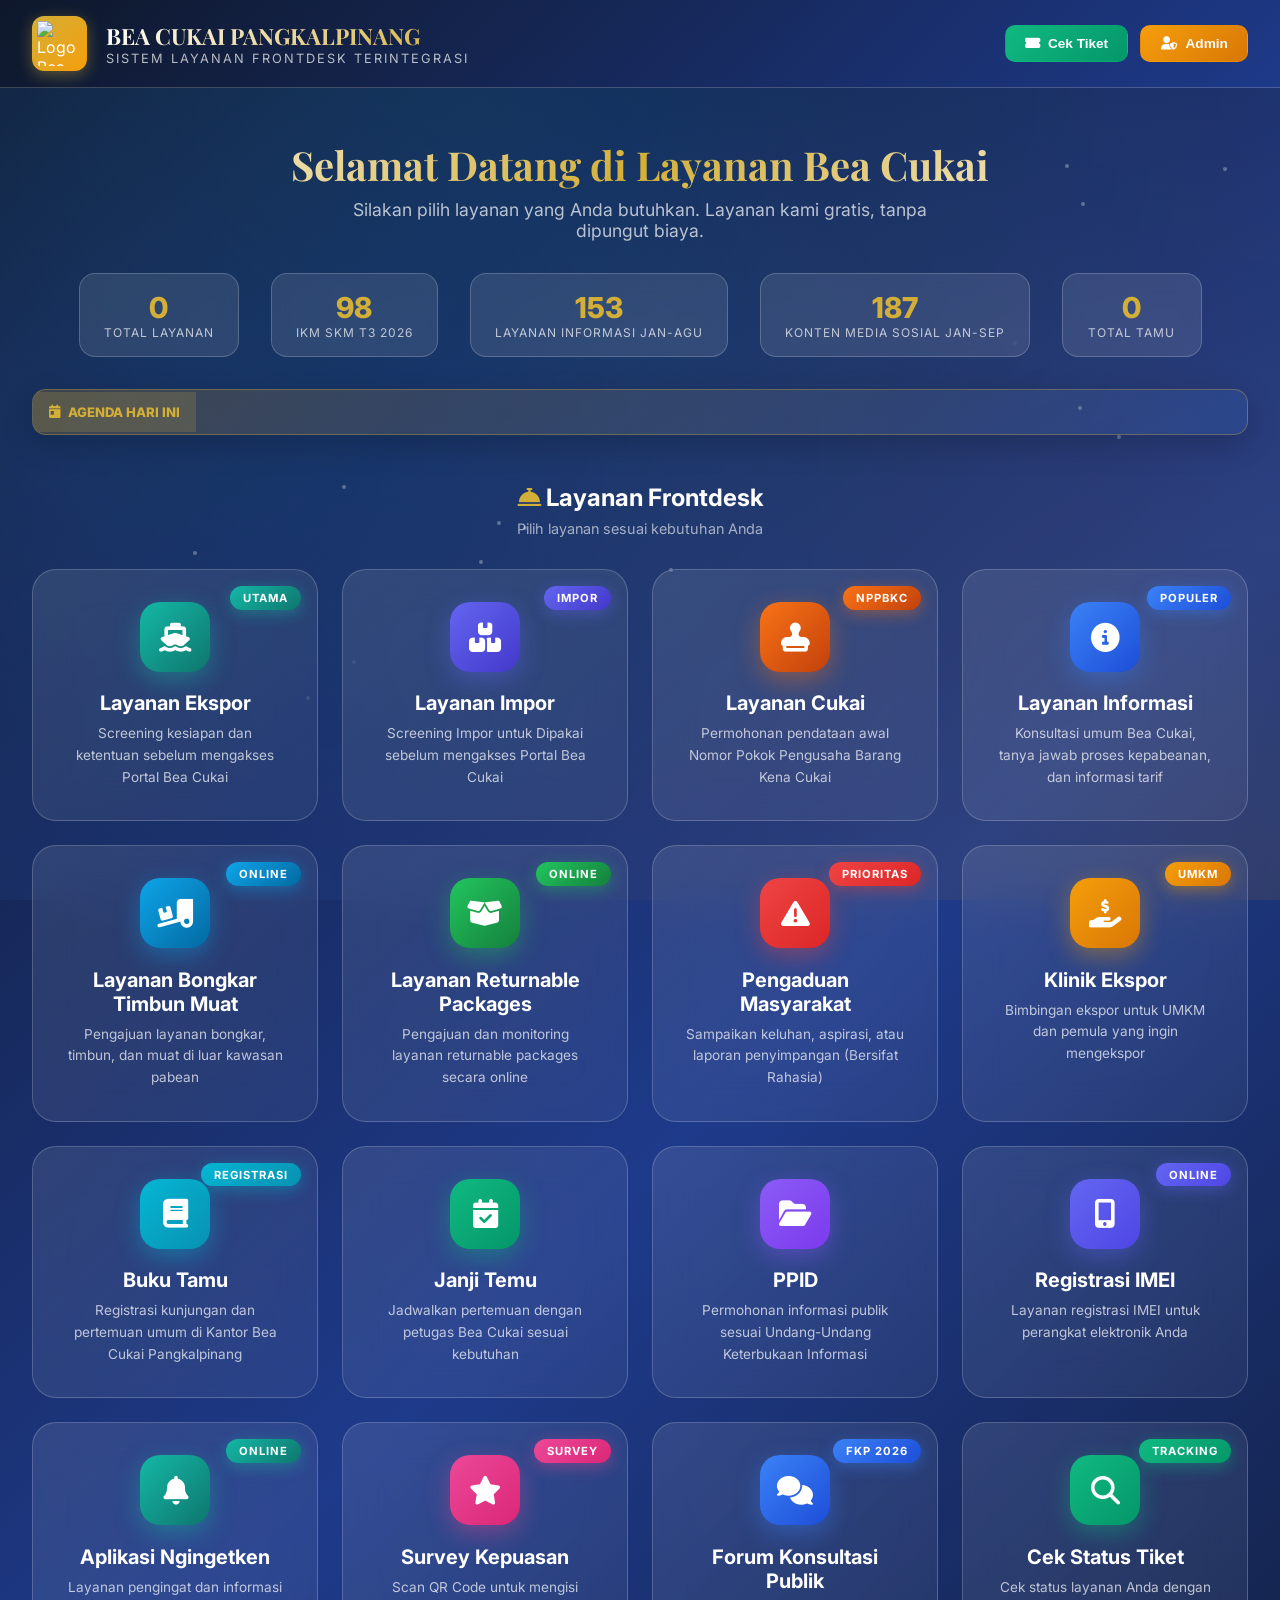
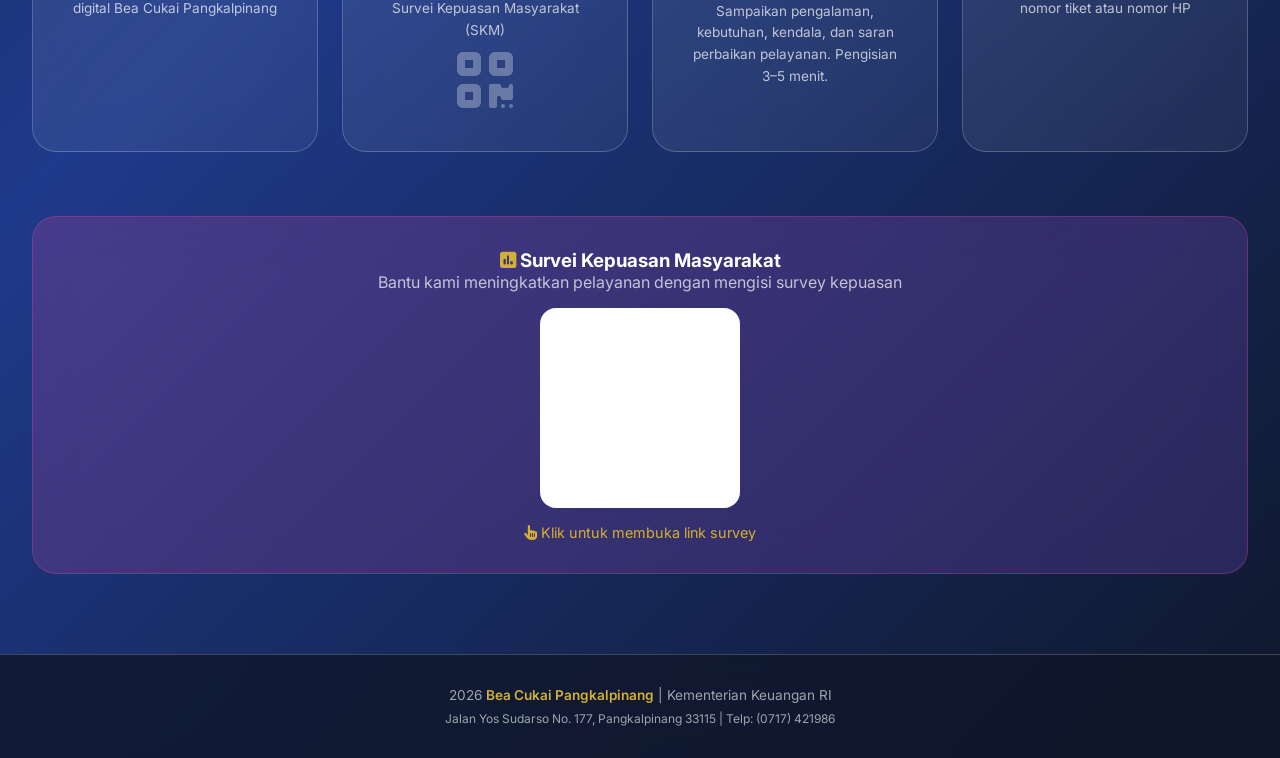
==== commit 117df067: "Show year-to-date information service total" ====
--- a/index.html
+++ b/index.html
@@ -344,7 +344,7 @@
             <div class="hero-stats">
                 <div class="hero-stat" onclick="openDashboardSection('overview')" title="Lihat ringkasan dashboard"><div class="number" id="statTotalLayanan">0</div><div class="label">Total Layanan</div></div>
                 <div class="hero-stat" onclick="openDashboardSection('skm')" title="Lihat hasil SKM Triwulan III 2026"><div class="number" id="statSKM">98</div><div class="label">IKM SKM T3 2026</div></div>
-                <div class="hero-stat" onclick="openDashboardSection('informasi')" title="Lihat laporan layanan informasi Juli-Agustus"><div class="number">42</div><div class="label">Layanan Informasi Jul-Agu</div></div>
+                <div class="hero-stat" onclick="openDashboardSection('informasi')" title="Lihat total layanan informasi tahun berjalan"><div class="number">153</div><div class="label">Layanan Informasi Jan-Agu</div></div>
                 <div class="hero-stat" onclick="openDashboardSection('media')" title="Lihat konten media sosial Januari-September"><div class="number" id="statMedia">187</div><div class="label">Konten Media Sosial Jan-Sep</div></div>
                 <div class="hero-stat" onclick="openDashboardSection('buku-tamu')" title="Lihat seluruh daftar tamu"><div class="number" id="statTamu">0</div><div class="label">Total Tamu</div></div>
             </div>
